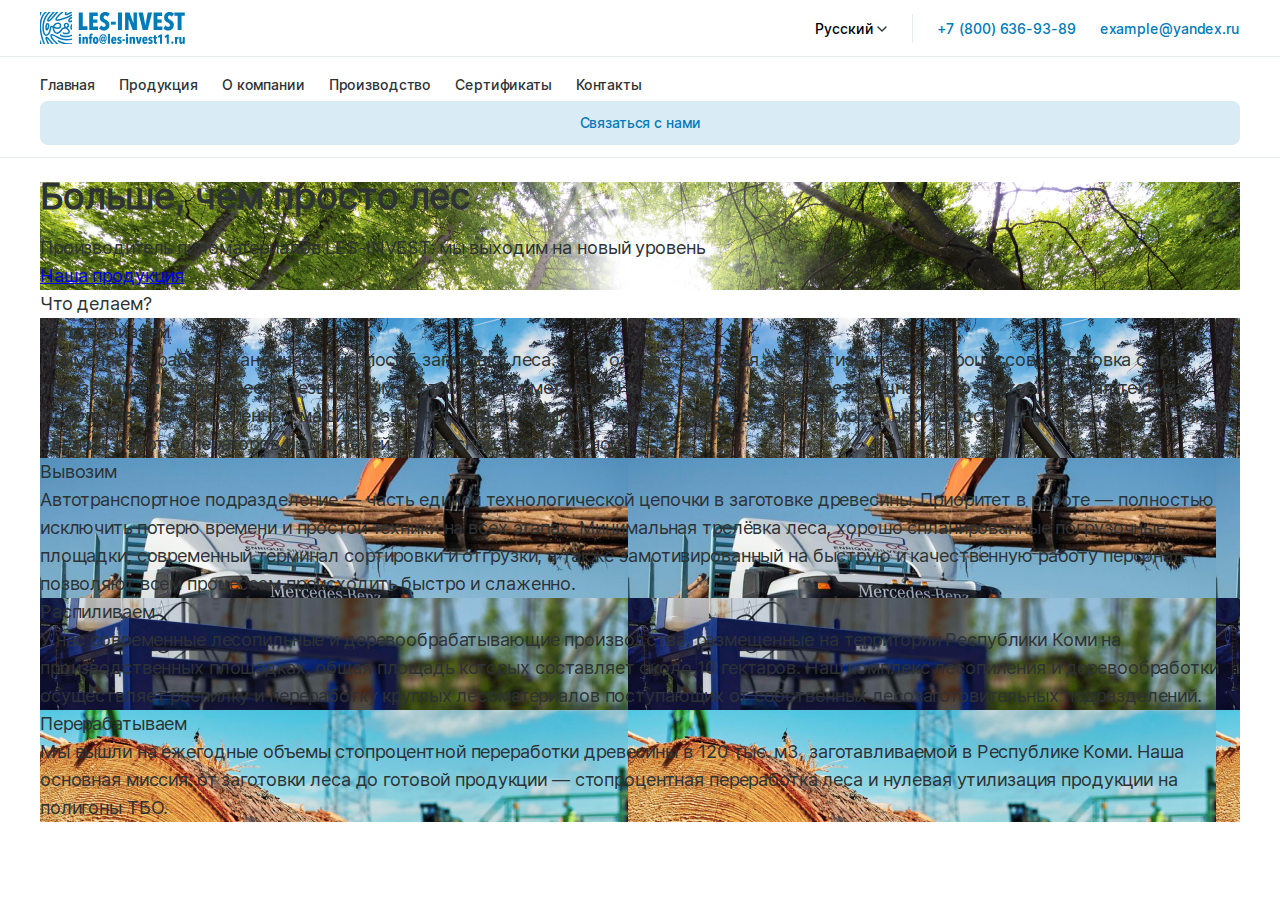
==== html/index.html @ 4a21bab7 "edited files" ====
<!DOCTYPE html>
<html>
  <head>
    <title>Home</title>
    <meta charset="utf-8"/>
    <meta http-equiv="X-UA-Compatible" content="IE=edge"/>
    <meta name="viewport" content="width=device-width, initial-scale=1, shrink-to-fit=no"/>
    <link rel="stylesheet" href="../style.css"/><!--[if lt IE 9]>
    <script src="https://oss.maxcdn.com/html5shiv/3.7.3/html5shiv.min.js"></script>
    <script src="https://oss.maxcdn.com/respond/1.4.2/respond.min.js"></script><![endif]-->
  </head>
  <body>
    <header>
      <div class="topbar">
        <div class="container">
          <div class="d_flex">
            <div class="logo"><a href="#"><img src="../img/logo.svg"/></a></div>
            <div class="mm_btn">
              <button class="hamburger"><span></span><span></span><span></span></button>
            </div>
            <div class="h_right">
              <div class="h_lang">
                <button class="h_lang_btn">Русский</button>
                <div class="h_dropdown">
                  <ul>
                    <li><a href="#">Русский</a></li>
                    <li><a href="#">English</a></li>
                    <li><a href="#">中国</a></li>
                  </ul>
                </div>
              </div>
              <div class="h_contacts">
                <ul>
                  <li><a href="tel: +7 (800) 636-93-89">+7 (800) 636-93-89</a></li>
                  <li><a href="mailto: example@yandex.ru">example@yandex.ru</a></li>
                </ul>
              </div>
            </div>
          </div>
        </div>
      </div>
      <nav class="navbar">
        <div class="container">
          <div class="main_menu">
            <ul class="nav">
              <li><a href="#">Главная</a></li>
              <li><a href="#">Продукция</a></li>
              <li><a href="#">О компании</a></li>
              <li><a href="#">Производство</a></li>
              <li><a href="#">Сертификаты</a></li>
              <li><a href="#">Контакты</a></li>
            </ul>
            <div class="h_lang">
              <button class="h_lang_btn">Русский</button>
              <div class="h_dropdown">
                <ul>
                  <li><a href="#">Русский</a></li>
                  <li><a href="#">English</a></li>
                  <li><a href="#">中国</a></li>
                </ul>
              </div>
            </div>
            <div class="h_contacts">
              <ul>
                <li><a href="tel: +7 (800) 636-93-89">+7 (800) 636-93-89</a></li>
                <li><a href="mailto: example@yandex.ru">example@yandex.ru</a></li>
              </ul>
            </div><a class="btn_secondary" href="#">Связаться с нами</a>
          </div>
        </div>
      </nav>
    </header>
    <section class="first_screen">
      <div class="container">
        <div class="first_screen_container" style="background-image:url(../img/main_image_forest.jpg)">
          <div class="first_screen_content">
            <h1>Больше, чем просто лес</h1>
            <div class="sub_title">Производитель пиломатериалов LES-INVEST: мы выходим на новый уровень</div><a class="btn_primary" href="#">Наша продукция</a>
          </div>
        </div>
      </div>
    </section>
    <section class="main_services">
      <div class="container">
        <div class="main_services_title">Что делаем?</div>
        <div class="main_services_list">
          <div class="item">
            <div class="main_services_item" style="background-image:url(../img/serv/1.jpg)">
              <div class="main_services_title">Заготавливаем</div>
              <div class="main_services_desc">Применяем в работе скандинавский способ заготовки леса. В его основе — полная автоматизация всех процессов. Заготовка сырья производится экологически безвредным сортиментным методом. На всех участках работает мощная лесозаготовительная техника. Использование современных машин позволяет повысить эффективность, снизить себестоимость производственных процессов, а также сделать работу операторов и водителей безопасной и комфортной.</div><span class="serv_btn"></span>
            </div>
          </div>
          <div class="item">
            <div class="main_services_item" style="background-image:url(../img/serv/2.jpg)">
              <div class="main_services_title">Вывозим</div>
              <div class="main_services_desc">Автотранспортное подразделение — часть единой технологической цепочки в заготовке древесины. Приоритет в работе — полностью исключить потерю времени и простой техники на всех этапах. Минимальная трелёвка леса, хорошо спланированные погрузочные площадки, современный терминал сортировки и отгрузки, а также замотивированный на быструю и качественную работу персонал позволяют всем процессам происходить быстро и слаженно.</div><span class="serv_btn"></span>
            </div>
          </div>
          <div class="item">
            <div class="main_services_item" style="background-image:url(../img/serv/3.jpg)">
              <div class="main_services_title">Распиливаем</div>
              <div class="main_services_desc">У нас  современные лесопильные и деревообрабатывающие производства, размещенные на территории Республики Коми на производственных площадках, общая площадь которых составляет около 10 гектаров. Наш комплекс лесопиления и деревообработки осуществляет распилку и переработку круглых лесоматериалов поступающих от собственных лесозаготовительных подразделений.</div><span class="serv_btn"></span>
            </div>
          </div>
          <div class="item">
            <div class="main_services_item" style="background-image:url(../img/serv/4.jpg)">
              <div class="main_services_title">Перерабатываем</div>
              <div class="main_services_desc">Мы вышли на ежегодные объемы стопроцентной переработки древесины в 120 тыс. м3, заготавливаемой в Республике Коми. Наша основная миссия: от заготовки леса до готовой продукции — стопроцентная переработка леса и нулевая утилизация продукции на полигоны ТБО. </div><span class="serv_btn"></span>
            </div>
          </div>
        </div>
      </div>
    </section>
    <script src="https://code.jquery.com/jquery-3.2.1.min.js"></script>
    <script src="../js/slick.js"></script>
    <script src="../js/main.js"></script>
  </body>
</html>
---- style.css ----
﻿/*!
 * Theme Name: lesinvest
 * Theme URI: #
 * Author: Aleksandr Turovets
 * Author URI: https://www.linkedin.com/in/aleksandr-turovets/
 * Description: Description
 * Version: 1.0.0
 * Tested up to: 5.4
 * Requires PHP: 5.6
 * License: GNU General Public License v2 or later
 * License URI: LICENSE
 * Text Domain: lesinvest
 * Tags: custom-background, custom-logo, custom-menu, featured-images, threaded-comments, translation-ready
 *
 * This theme, like WordPress, is licensed under the GPL.
 * Use it to make something cool, have fun, and share what you've learned.
 *
 * gamingrobot is based on Underscores https://underscores.me/, (C) 2012-2020 Automattic, Inc.
 * Underscores is distributed under the terms of the GNU GPL v2 or later.
 *
 * Normalizing styles have been helped along thanks to the fine work of
 * Nicolas Gallagher and Jonathan Neal https://necolas.github.io/normalize.css/ */.slick-loading .slick-list{background:#fff url("./img/ajax-loader.gif") center center no-repeat}.slick-prev,.slick-next{position:absolute;display:block;height:20px;width:20px;line-height:0px;font-size:0px;cursor:pointer;background:transparent;color:transparent;top:50%;-webkit-transform:translate(0, -50%);-ms-transform:translate(0, -50%);transform:translate(0, -50%);padding:0;border:none;outline:none}.slick-prev:hover,.slick-next:hover,.slick-prev:focus,.slick-next:focus{outline:none;background:transparent;color:transparent}.slick-prev:hover:before,.slick-next:hover:before,.slick-prev:focus:before,.slick-next:focus:before{opacity:1}.slick-prev.slick-disabled:before,.slick-next.slick-disabled:before{opacity:.25}.slick-prev:before,.slick-next:before{font-family:"slick";font-size:20px;line-height:1;color:#fff;opacity:.75;-webkit-font-smoothing:antialiased;-moz-osx-font-smoothing:grayscale}.slick-prev{left:-25px}.slick-prev[dir=rtl]{left:auto;right:-25px}.slick-prev:before{content:"←"}.slick-prev:before[dir=rtl]{content:"→"}.slick-next{right:-25px}.slick-next[dir=rtl]{left:-25px;right:auto}.slick-next:before{content:"→"}.slick-next:before[dir=rtl]{content:"←"}.slick-dotted .slick-slider{margin-bottom:30px}.slick-dots{position:absolute;bottom:-25px;list-style:none;display:block;text-align:center;padding:0;margin:0;width:100%}.slick-dots li{position:relative;display:inline-block;height:20px;width:20px;margin:0 5px;padding:0;cursor:pointer}.slick-dots li button{border:0;background:transparent;display:block;height:20px;width:20px;outline:none;line-height:0px;font-size:0px;color:transparent;padding:5px;cursor:pointer}.slick-dots li button:hover,.slick-dots li button:focus{outline:none}.slick-dots li button:hover:before,.slick-dots li button:focus:before{opacity:1}.slick-dots li button:before{position:absolute;top:0;left:0;content:"•";width:20px;height:20px;font-family:"slick";font-size:6px;line-height:20px;text-align:center;color:#000;opacity:.25;-webkit-font-smoothing:antialiased;-moz-osx-font-smoothing:grayscale}.slick-dots li.slick-active button:before{color:#000;opacity:.75}.slick-slider{position:relative;display:block;box-sizing:border-box;-webkit-touch-callout:none;-webkit-user-select:none;-khtml-user-select:none;-moz-user-select:none;-ms-user-select:none;user-select:none;-ms-touch-action:pan-y;touch-action:pan-y;-webkit-tap-highlight-color:transparent}.slick-list{position:relative;overflow:hidden;display:block;margin:0;padding:0}.slick-list:focus{outline:none}.slick-list.dragging{cursor:pointer;cursor:hand}.slick-slider .slick-track,.slick-slider .slick-list{-webkit-transform:translate3d(0, 0, 0);-moz-transform:translate3d(0, 0, 0);-ms-transform:translate3d(0, 0, 0);-o-transform:translate3d(0, 0, 0);transform:translate3d(0, 0, 0)}.slick-track{position:relative;left:0;top:0;display:block}.slick-track:before,.slick-track:after{content:"";display:table}.slick-track:after{clear:both}.slick-loading .slick-track{visibility:hidden}.slick-slide{float:left;height:100%;min-height:1px;display:none}[dir=rtl] .slick-slide{float:right}.slick-slide img{display:block}.slick-slide.slick-loading img{display:none}.slick-slide.dragging img{pointer-events:none}.slick-initialized .slick-slide{display:block}.slick-loading .slick-slide{visibility:hidden}.slick-vertical .slick-slide{display:block;height:auto;border:1px solid transparent}.slick-arrow.slick-hidden{display:none}.slick-slider{position:relative;display:block;box-sizing:border-box;-webkit-touch-callout:none;-webkit-user-select:none;-khtml-user-select:none;-moz-user-select:none;-ms-user-select:none;user-select:none;-ms-touch-action:pan-y;touch-action:pan-y;-webkit-tap-highlight-color:transparent}.slick-list{position:relative;overflow:hidden;display:block;margin:0;padding:0}.slick-list:focus{outline:none}.slick-list.dragging{cursor:pointer;cursor:hand}.slick-slider .slick-track,.slick-slider .slick-list{-webkit-transform:translate3d(0, 0, 0);-moz-transform:translate3d(0, 0, 0);-ms-transform:translate3d(0, 0, 0);-o-transform:translate3d(0, 0, 0);transform:translate3d(0, 0, 0)}.slick-track{position:relative}.slick-track:before,.slick-track:after{content:"";display:table}.slick-track:after{clear:both}.slick-loading .slick-track{visibility:hidden}.slick-slide{float:left;height:100%;min-height:1px;display:none}[dir=rtl] .slick-slide{float:right}.slick-slide img{display:block}.slick-slide.slick-loading img{display:none}.slick-slide.dragging img{pointer-events:none}.slick-initialized .slick-slide{display:block}.slick-loading .slick-slide{visibility:hidden}.slick-vertical .slick-slide{display:block;height:auto;border:1px solid transparent}.slick-arrow.slick-hidden{display:none}@font-face{font-family:"Inter Regular";src:url("./fonts/Inter-Regular.eot");src:local("Inter Regular"),local("Inter-Regular"),url("./fonts/Inter-Regular.eot?#iefix") format("embedded-opentype"),url("./fonts/Inter-Regular.woff2") format("woff2"),url("./fonts/Inter-Regular.woff") format("woff"),url("./fonts/Inter-Regular.ttf") format("truetype");font-weight:normal;font-style:normal}@font-face{font-family:"Inter Semi Bold";src:url("./fonts/Inter-SemiBold.eot");src:local("Inter Semi Bold"),local("Inter-SemiBold"),url("./fonts/Inter-SemiBold.eot?#iefix") format("embedded-opentype"),url("./fonts/Inter-SemiBold.woff2") format("woff2"),url("./fonts/Inter-SemiBold.woff") format("woff"),url("./fonts/Inter-SemiBold.ttf") format("truetype");font-weight:600;font-style:normal}@font-face{font-family:"Inter Italic";src:url("./fonts/Inter-Italic.eot");src:local("Inter Italic"),local("Inter-Italic"),url("./fonts/Inter-Italic.eot?#iefix") format("embedded-opentype"),url("./fonts/Inter-Italic.woff2") format("woff2"),url("./fonts/Inter-Italic.woff") format("woff"),url("./fonts/Inter-Italic.ttf") format("truetype");font-weight:normal;font-style:italic}@font-face{font-family:"Inter Medium";src:url("./fonts/Inter-Medium.eot");src:local("Inter Medium"),local("Inter-Medium"),url("./fonts/Inter-Medium.eot?#iefix") format("embedded-opentype"),url("./fonts/Inter-Medium.woff2") format("woff2"),url("./fonts/Inter-Medium.woff") format("woff"),url("./fonts/Inter-Medium.ttf") format("truetype");font-weight:500;font-style:normal}@font-face{font-family:"PT Root UI Bold";src:url("./fonts/PTRootUI-Bold.eot");src:local("PT Root UI Bold"),local("PTRootUI-Bold"),url("./fonts/PTRootUI-Bold.eot?#iefix") format("embedded-opentype"),url("./fonts/PTRootUI-Bold.woff2") format("woff2"),url("./fonts/PTRootUI-Bold.woff") format("woff"),url("./fonts/PTRootUI-Bold.ttf") format("truetype");font-weight:bold;font-style:normal}a,button{transition:.3s linear;-webkit-transition:.3s linear;-moz-transition:.3s linear;-o-transition:.3s linear}a{text-decoration:underline}a:hover,a:focus{text-decoration:none}button,input,.form_control{outline:none}.form_control:hover,.form_control:focus{box-shadow:none;outline:none}button{cursor:pointer}button:hover,button:focus{-webkit-box-shadow:none;-moz-box-shadow:none;box-shadow:none;outline:none}img,video{max-width:100%}*{outline:none}*,*::before,*::after{box-sizing:border-box}ul{padding:0;margin:0}ul li{list-style:none}*{outline:none;-webkit-tap-highlight-color:rgba(0,0,0,0)}*::-webkit-scrollbar{-webkit-appearance:none;width:0}*::-webkit-scrollbar:vertical{width:6px;background:#c6c8ca}*::-webkit-scrollbar-thumb{-webkit-border-radius:4px;-moz-border-radius:4px;border-radius:4px;background:#007ab8}body{background:#fff;position:relative;padding:0;margin:0;font-family:"Inter Regular";font-size:18px;line-height:28px;color:#2d3234;letter-spacing:-0.007em}.container{width:100%;max-width:1222px;padding-left:11px;padding-right:11px;margin-left:auto;margin-right:auto}.logo{display:flex;display:-webkit-flex;align-items:center;-webkit-align-items:center}.logo a{display:flex;display:-webkit-flex}.topbar{border-bottom:1px solid #e6ebed;padding:12px 0}.topbar .d_flex{display:flex;display:-webkit-flex;flex-wrap:wrap;-webkit-flex-wrap:wrap;justify-content:space-between;-webkit-justify-content:space-between}.topbar .mm_btn{width:40px;height:40px;display:flex;display:-webkit-flex;align-items:center;-webkit-align-items:center;justify-content:center;-webkit-justify-content:center}@media(min-width: 768px){.topbar .mm_btn{display:none}}.topbar .mm_btn.act .hamburger{width:20px}.topbar .mm_btn.act .hamburger span:nth-child(1){top:6px;transform:rotate(45deg);-webkit-transform:rotate(45deg);-moz-transform:rotate(45deg);-ms-transform:rotate(45deg);-o-transform:rotate(45deg)}.topbar .mm_btn.act .hamburger span:nth-child(2){opacity:0}.topbar .mm_btn.act .hamburger span:nth-child(3){bottom:6px;transform:rotate(-45deg);-webkit-transform:rotate(-45deg);-moz-transform:rotate(-45deg);-ms-transform:rotate(-45deg);-o-transform:rotate(-45deg)}.topbar .mm_btn .hamburger{background:none;border:0;position:relative;width:18px;height:14px}.topbar .mm_btn .hamburger span{position:absolute;left:0;width:100%;height:2px;background:#2d3234;transition:.3s linear;-webkit-transition:.3s linear;-moz-transition:.3s linear;-o-transition:.3s linear}.topbar .mm_btn .hamburger span:nth-child(1){top:0}.topbar .mm_btn .hamburger span:nth-child(2){top:0;bottom:0;margin:auto}.topbar .mm_btn .hamburger span:nth-child(3){bottom:0}.topbar .h_right{display:flex;display:-webkit-flex;align-items:center;-webkit-align-items:center;justify-content:space-between;-webkit-justify-content:space-between}@media(max-width: 767px){.topbar .h_right{display:none}}.topbar .h_right .h_contacts{border-left:1px solid #e6ebed;margin-left:15px}.h_contacts ul{display:flex;display:-webkit-flex;align-items:center;-webkit-align-items:center}@media(max-width: 767px){.h_contacts ul{flex-wrap:wrap;-webkit-flex-wrap:wrap}}.h_contacts ul li{padding-left:24px}@media(max-width: 767px){.h_contacts ul li{padding-left:0;width:100%;margin-bottom:16px}}.h_contacts ul li a{color:#007ab8;letter-spacing:-0.007em;text-decoration:none;font-size:14px;font-family:"Inter Medium"}.h_contacts ul li a:hover,.h_contacts ul li a:focus{text-decoration:none}.h_lang{position:relative;font-family:"Inter Medium"}.h_lang:hover .h_dropdown{display:block}.h_lang .h_lang_btn{background:none;border:0;position:relative;font-size:14px;font-family:"Inter Medium";display:flex;display:-webkit-flex;align-items:center;-webkit-align-items:center;padding:5px 10px}@media(max-width: 767px){.h_lang .h_lang_btn{font-size:16px;padding-left:0}}.h_lang .h_lang_btn:after{content:"";background-image:url("data:image/svg+xml;charset=UTF-8,%3csvg width='10' height='6' viewBox='0 0 10 6' fill='none' xmlns='http://www.w3.org/2000/svg'%3e%3cpath d='M1 1L5 5L9 1' stroke='%232D3234' stroke-width='1.4' stroke-linecap='round' stroke-linejoin='round'/%3e%3c/svg%3e ");width:10px;height:6px;margin-top:2px;margin-left:3px}.h_lang .h_dropdown{display:none;background:#fff;position:absolute;top:100%;left:0;-webkit-box-shadow:0px 8px 24px rgba(6,29,40,.12);-moz-box-shadow:0px 8px 24px rgba(6,29,40,.12);box-shadow:0px 8px 24px rgba(6,29,40,.12);-webkit-border-radius:8px;-moz-border-radius:8px;border-radius:8px;padding:10px 0;min-width:90px}.h_lang .h_dropdown ul li a{font-size:14px;line-height:16px;text-decoration:none;color:#2d3234;display:inline-block;padding:5px 15px}.h_lang .h_dropdown ul li a:hover,.h_lang .h_dropdown ul li a:focus{color:#007ab8}@media(min-width: 768px){.navbar{border-bottom:1px solid #e6ebed;padding:12px 0}}@media(min-width: 768px){.navbar .main_menu{display:flex;display:-webkit-flex;align-items:center;-webkit-align-items:center;justify-content:space-between;-webkit-justify-content:space-between;flex-wrap:wrap;-webkit-flex-wrap:wrap}}@media(max-width: 767px){.navbar .main_menu{position:fixed;top:65px;bottom:0;left:0;background:#fff;z-index:999;width:100%;padding:35px 20px 35px;transition:.3s linear;-webkit-transition:.3s linear;-moz-transition:.3s linear;-o-transition:.3s linear;transform:translateX(100%);-webkit-transform:translateX(100%);-moz-transform:translateX(100%);-ms-transform:translateX(100%);-o-transform:translateX(100%);opacity:0}.navbar .main_menu.open{opacity:1;transform:translateX(0);-webkit-transform:translateX(0);-moz-transform:translateX(0);-ms-transform:translateX(0);-o-transform:translateX(0)}}.navbar .main_menu ul.nav{display:flex;display:-webkit-flex;flex-wrap:wrap;-webkit-flex-wrap:wrap;align-items:center;-webkit-align-items:center}@media(max-width: 767px){.navbar .main_menu ul.nav{width:100%;border-bottom:1px solid #e6ebed;padding-bottom:10px;margin-bottom:25px}}@media(max-width: 767px){.navbar .main_menu ul.nav li{width:100%;margin-bottom:16px}}@media(min-width: 768px){.navbar .main_menu ul.nav li:first-child a{padding-left:0}}.navbar .main_menu ul.nav li a{color:#2d3234;text-decoration:none;display:inline-block;padding:8px 12px;font-size:14px;line-height:16px;font-family:"Inter Medium"}@media(max-width: 991px){.navbar .main_menu ul.nav li a{padding:8px}}@media(max-width: 767px){.navbar .main_menu ul.nav li a{font-size:16px;padding:0}}.navbar .main_menu ul.nav li a:hover,.navbar .main_menu ul.nav li a:focus{text-decoration:underline;color:#007ab8}@media(min-width: 768px){.navbar .main_menu .h_lang,.navbar .main_menu .h_contacts{display:none}}.navbar .main_menu .h_lang{margin-bottom:18px}.navbar .main_menu .h_contacts{margin-bottom:10px}.navbar .main_menu .btn_secondary{width:100%;padding:14px 24px;text-align:center}.btn_secondary{display:inline-block;background:#d9ebf4;color:#007ab8;padding:8px 16px;font-size:14px;font-family:"Inter Medium";text-decoration:none;border:0;line-height:16px;-webkit-border-radius:8px;-moz-border-radius:8px;border-radius:8px;transition:.3s linear;-webkit-transition:.3s linear;-moz-transition:.3s linear;-o-transition:.3s linear}.btn_secondary:hover{color:#fff;background:#a8dbf4}.page_noscroll{overflow:hidden}.page_noscroll body{overflow:hidden}/*# sourceMappingURL=style.css.map */
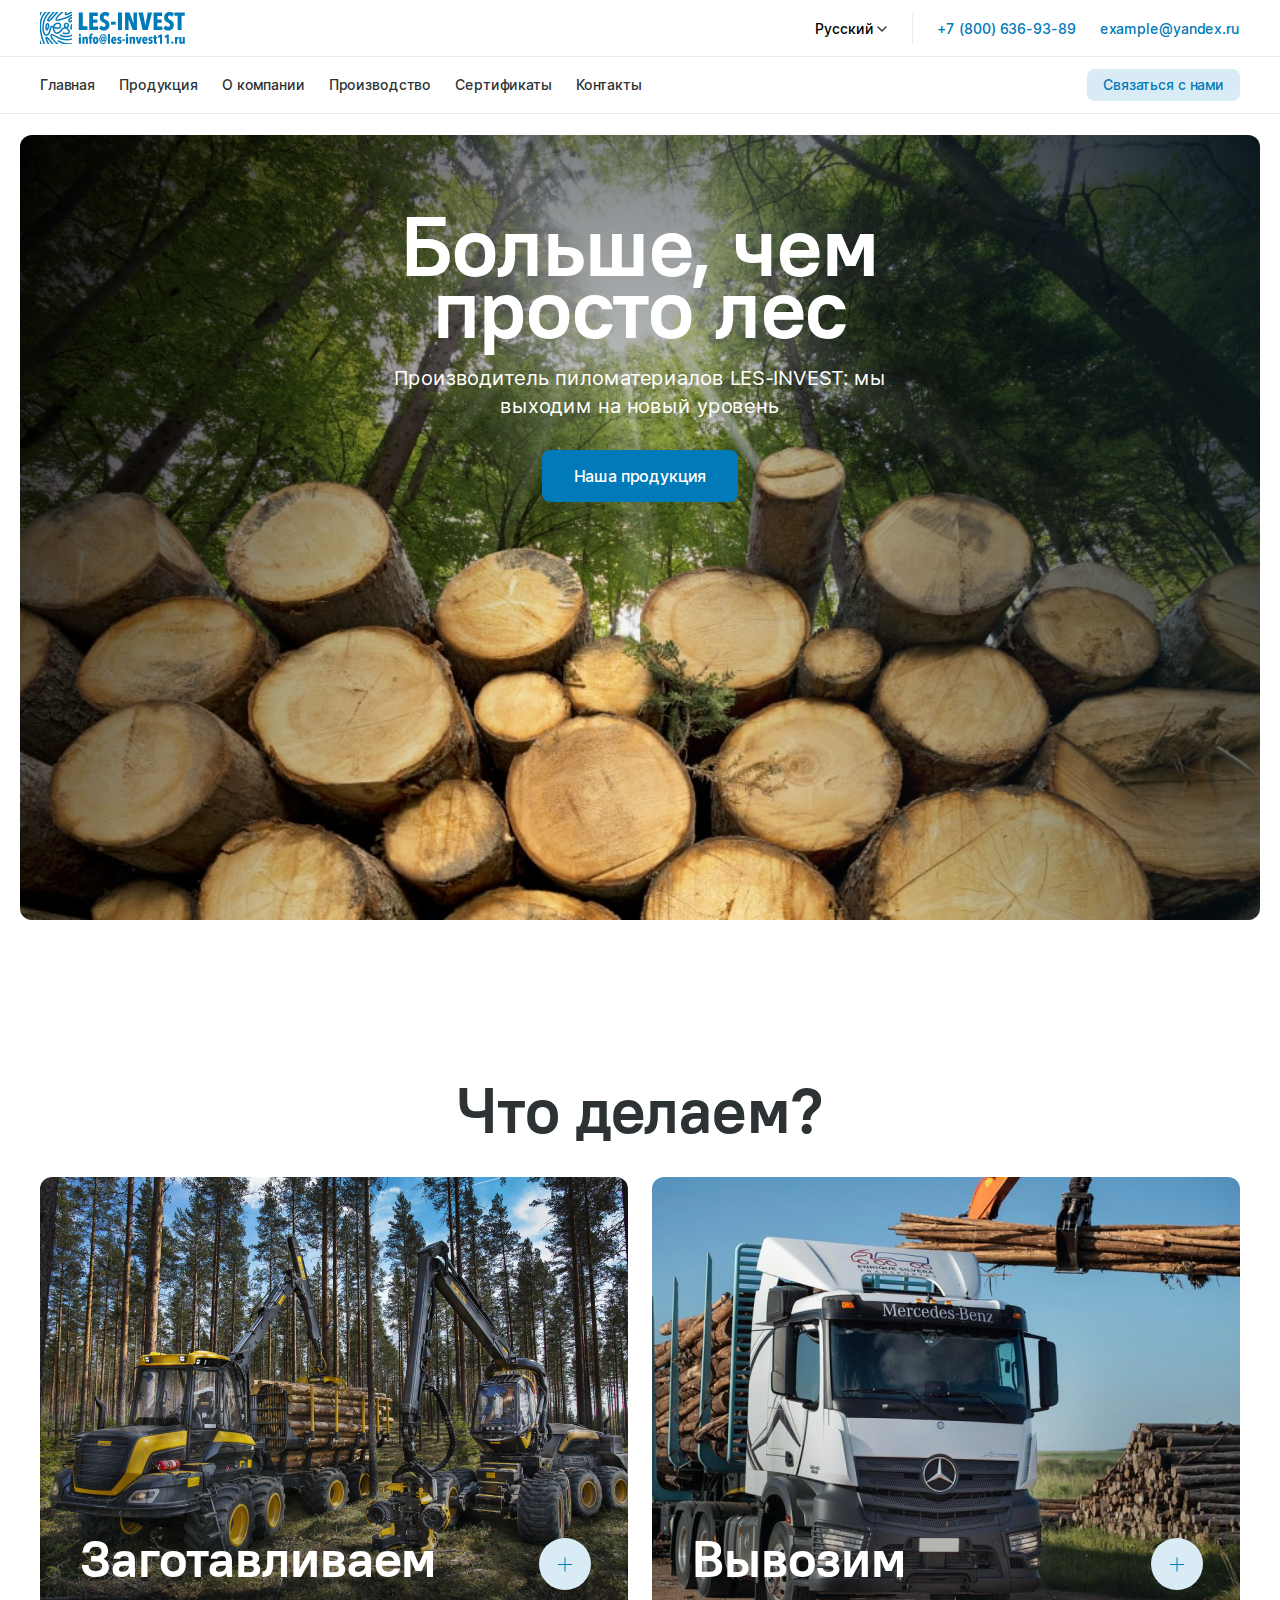
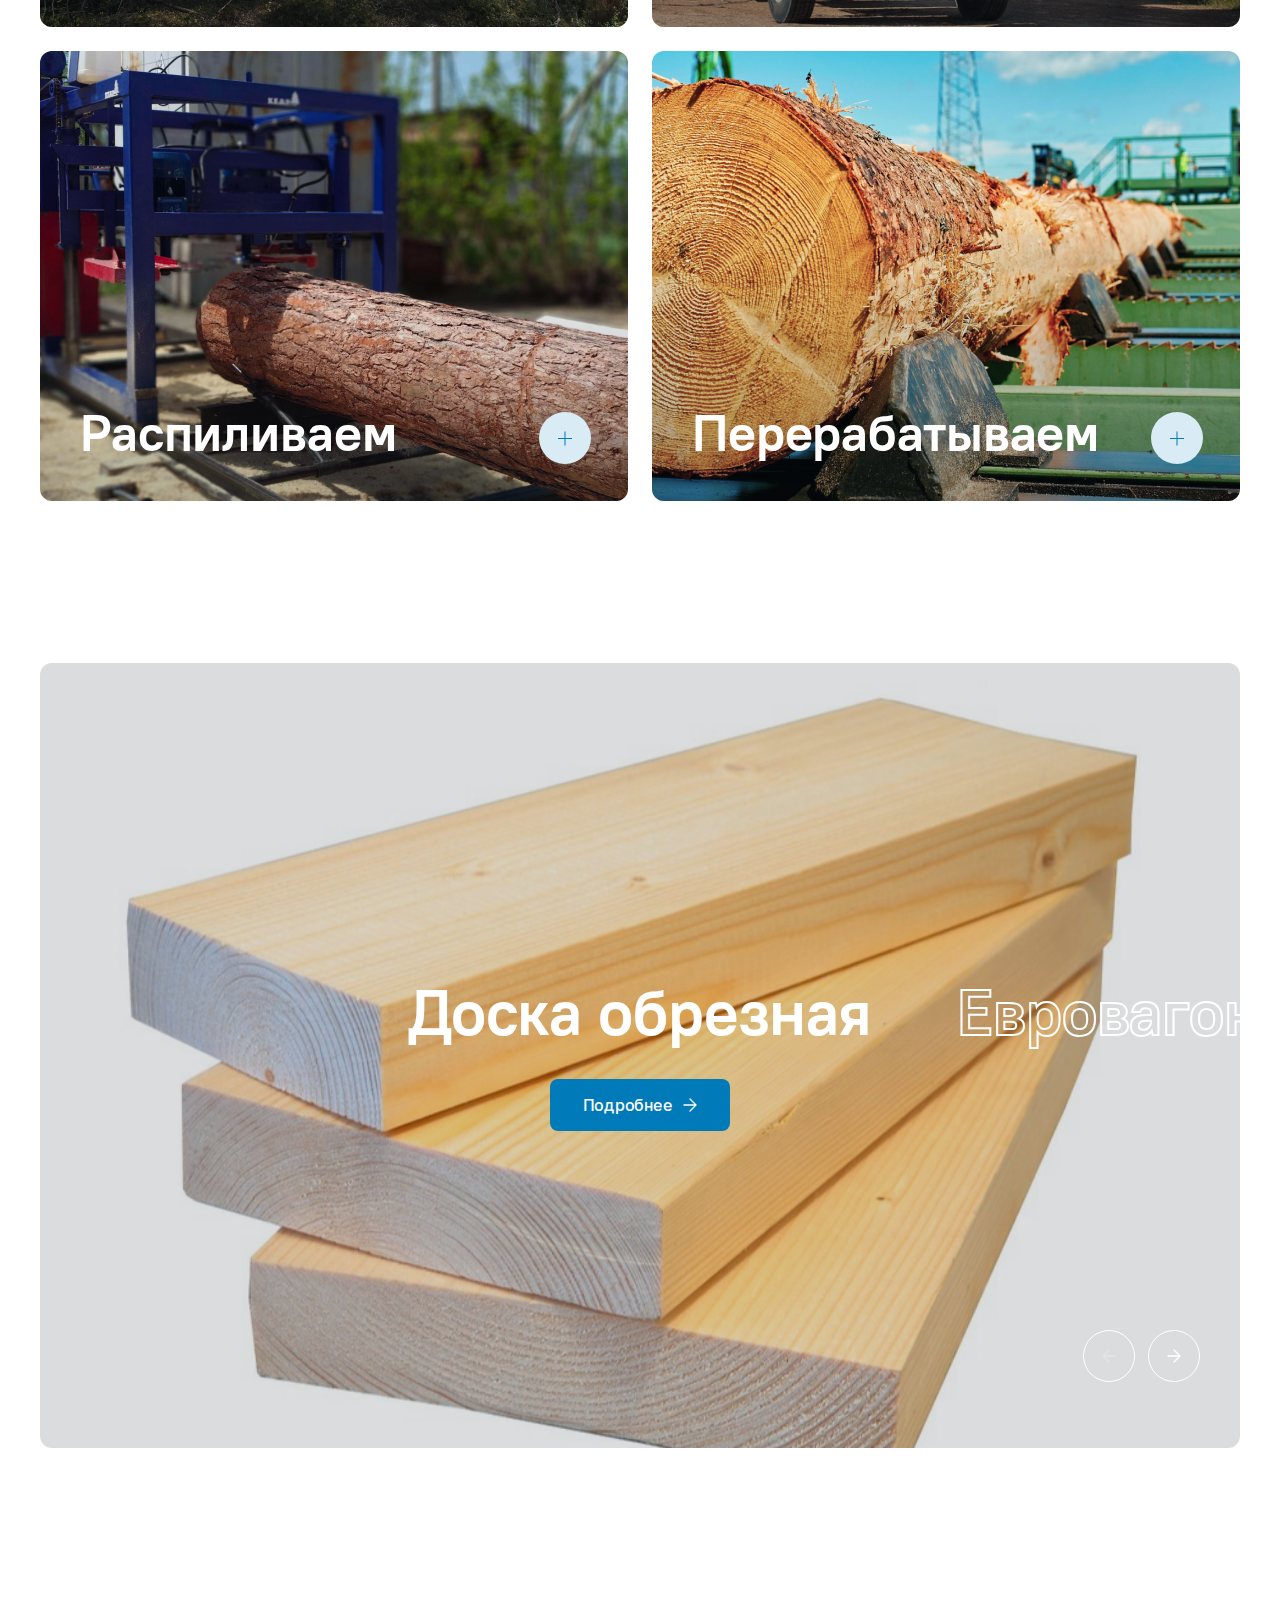
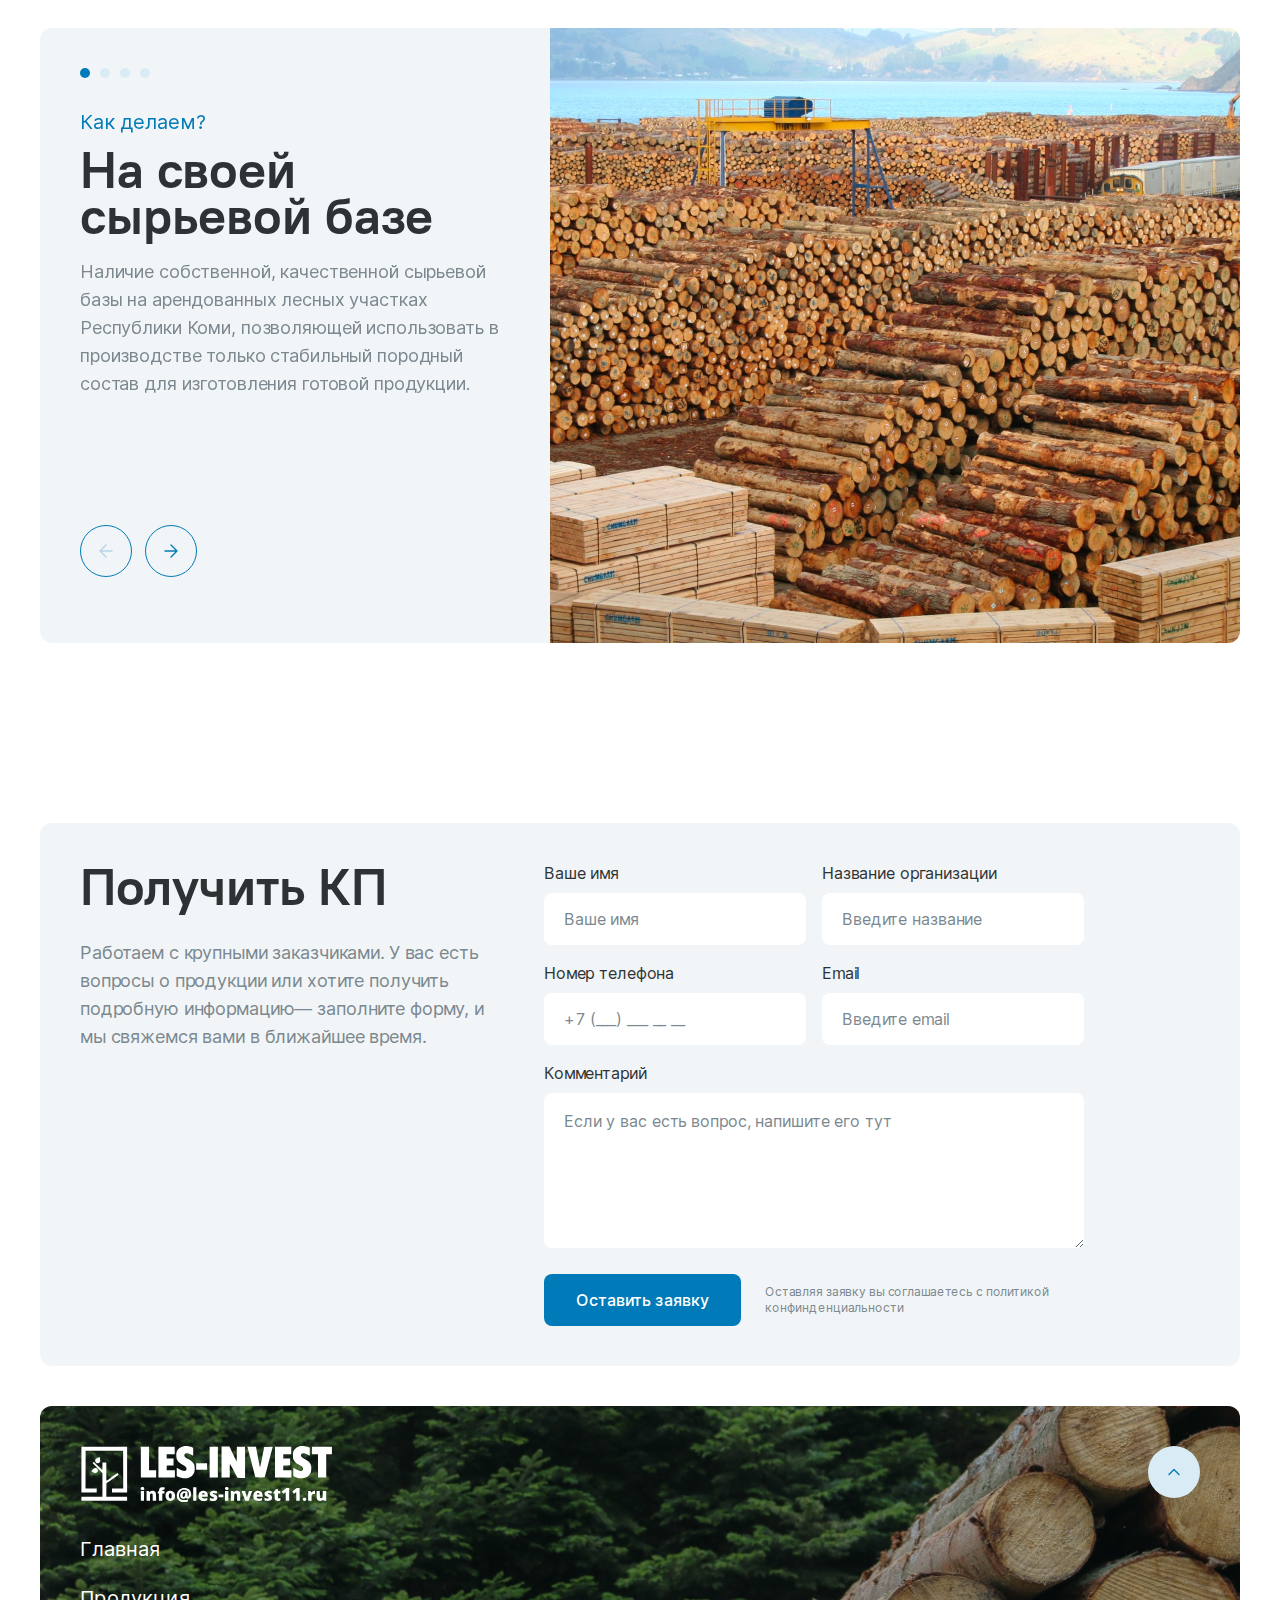
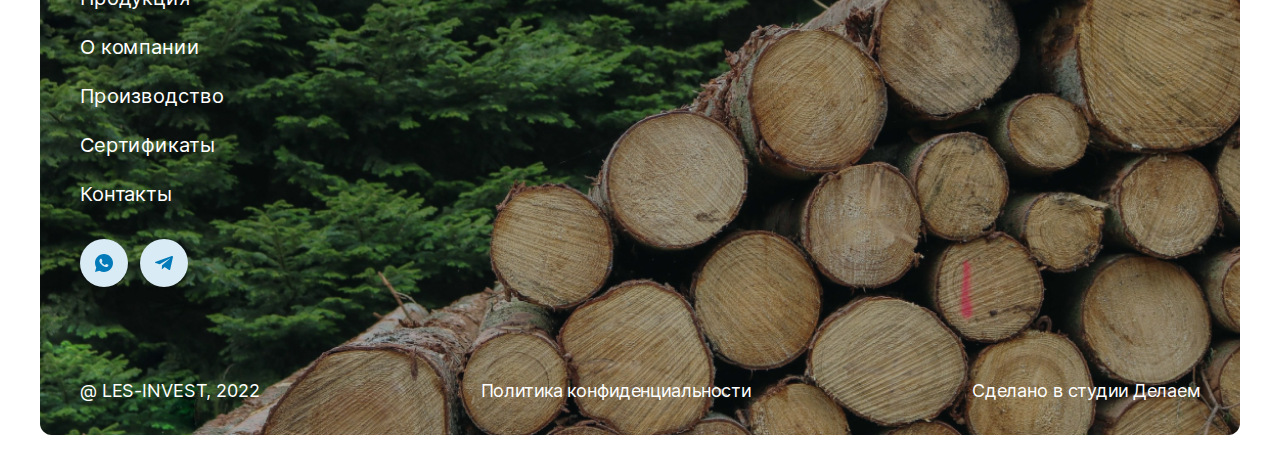
==== commit 4f4f2bc5: "edited files" ====
--- a/html/index.html
+++ b/html/index.html
@@ -82,35 +82,294 @@
     </section>
     <section class="main_services">
       <div class="container">
-        <div class="main_services_title">Что делаем?</div>
+        <div class="title">Что делаем?</div>
         <div class="main_services_list">
           <div class="item">
-            <div class="main_services_item" style="background-image:url(../img/serv/1.jpg)">
-              <div class="main_services_title">Заготавливаем</div>
+            <div class="main_services_item">
+              <div class="img" style="background-image:url(../img/serv/1.jpg)"></div>
+              <div class="h1 main_services_title">Заготавливаем</div>
               <div class="main_services_desc">Применяем в работе скандинавский способ заготовки леса. В его основе — полная автоматизация всех процессов. Заготовка сырья производится экологически безвредным сортиментным методом. На всех участках работает мощная лесозаготовительная техника. Использование современных машин позволяет повысить эффективность, снизить себестоимость производственных процессов, а также сделать работу операторов и водителей безопасной и комфортной.</div><span class="serv_btn"></span>
             </div>
           </div>
           <div class="item">
-            <div class="main_services_item" style="background-image:url(../img/serv/2.jpg)">
-              <div class="main_services_title">Вывозим</div>
+            <div class="main_services_item">
+              <div class="img" style="background-image:url(../img/serv/2.jpg)"></div>
+              <div class="h1 main_services_title">Вывозим</div>
               <div class="main_services_desc">Автотранспортное подразделение — часть единой технологической цепочки в заготовке древесины. Приоритет в работе — полностью исключить потерю времени и простой техники на всех этапах. Минимальная трелёвка леса, хорошо спланированные погрузочные площадки, современный терминал сортировки и отгрузки, а также замотивированный на быструю и качественную работу персонал позволяют всем процессам происходить быстро и слаженно.</div><span class="serv_btn"></span>
             </div>
           </div>
           <div class="item">
-            <div class="main_services_item" style="background-image:url(../img/serv/3.jpg)">
-              <div class="main_services_title">Распиливаем</div>
+            <div class="main_services_item">
+              <div class="img" style="background-image:url(../img/serv/3.jpg)"></div>
+              <div class="h1 main_services_title">Распиливаем</div>
               <div class="main_services_desc">У нас  современные лесопильные и деревообрабатывающие производства, размещенные на территории Республики Коми на производственных площадках, общая площадь которых составляет около 10 гектаров. Наш комплекс лесопиления и деревообработки осуществляет распилку и переработку круглых лесоматериалов поступающих от собственных лесозаготовительных подразделений.</div><span class="serv_btn"></span>
             </div>
           </div>
           <div class="item">
-            <div class="main_services_item" style="background-image:url(../img/serv/4.jpg)">
-              <div class="main_services_title">Перерабатываем</div>
+            <div class="main_services_item">
+              <div class="img" style="background-image:url(../img/serv/4.jpg)"></div>
+              <div class="h1 main_services_title">Перерабатываем</div>
               <div class="main_services_desc">Мы вышли на ежегодные объемы стопроцентной переработки древесины в 120 тыс. м3, заготавливаемой в Республике Коми. Наша основная миссия: от заготовки леса до готовой продукции — стопроцентная переработка леса и нулевая утилизация продукции на полигоны ТБО. </div><span class="serv_btn"></span>
             </div>
           </div>
         </div>
       </div>
     </section>
+    <section class="main_catalog">
+      <div class="container">
+        <div class="main_catalog_list">
+          <div class="main_catalog_item">
+            <div class="img" style="background-image:url(../img/catalog/1.png)"></div>
+            <div class="main_catalog_item_content">
+              <div class="center">
+                <div class="d_flex">
+                  <div class="title active">Доска обрезная
+                    <div class="prev"></div>
+                    <div class="next">Евровагонка</div>
+                  </div>
+                </div><a class="btn_primary read_more" href="#">Подробнее</a>
+              </div>
+            </div>
+          </div>
+          <div class="main_catalog_item">
+            <div class="img" style="background-image:url(../img/catalog/2.png)"></div>
+            <div class="main_catalog_item_content">
+              <div class="center">
+                <div class="d_flex">
+                  <div class="title active">Евровагонка
+                    <div class="prev">Доска обрезная</div>
+                    <div class="next">Вагонка Штиль</div>
+                  </div>
+                </div><a class="btn_primary read_more" href="#">Подробнее</a>
+              </div>
+            </div>
+          </div>
+          <div class="main_catalog_item">
+            <div class="img" style="background-image:url(../img/catalog/3.png)"></div>
+            <div class="main_catalog_item_content">
+              <div class="center">
+                <div class="d_flex">
+                  <div class="title active">Вагонка Штиль
+                    <div class="prev">Евровагонка</div>
+                    <div class="next">Вагонка Soft-Line</div>
+                  </div>
+                </div><a class="btn_primary read_more" href="#">Подробнее</a>
+              </div>
+            </div>
+          </div>
+          <div class="main_catalog_item">
+            <div class="img" style="background-image:url(../img/catalog/4.png)"></div>
+            <div class="main_catalog_item_content">
+              <div class="center">
+                <div class="d_flex">
+                  <div class="title active">Вагонка Soft-Line
+                    <div class="prev">Вагонка Штиль</div>
+                    <div class="next">Имитация бруса</div>
+                  </div>
+                </div><a class="btn_primary read_more" href="#">Подробнее</a>
+              </div>
+            </div>
+          </div>
+          <div class="main_catalog_item">
+            <div class="img" style="background-image:url(../img/catalog/5.png)"></div>
+            <div class="main_catalog_item_content">
+              <div class="center">
+                <div class="d_flex">
+                  <div class="title active">Имитация бруса
+                    <div class="prev">Вагонка Soft-Line</div>
+                    <div class="next">Доска пола</div>
+                  </div>
+                </div><a class="btn_primary read_more" href="#">Подробнее</a>
+              </div>
+            </div>
+          </div>
+          <div class="main_catalog_item">
+            <div class="img" style="background-image:url(../img/catalog/6.png)"></div>
+            <div class="main_catalog_item_content">
+              <div class="center">
+                <div class="d_flex">
+                  <div class="title active">Доска пола
+                    <div class="prev">Имитация бруса</div>
+                    <div class="next">Топливные гранулы</div>
+                  </div>
+                </div><a class="btn_primary read_more" href="#">Подробнее</a>
+              </div>
+            </div>
+          </div>
+          <div class="main_catalog_item">
+            <div class="img" style="background-image:url(../img/catalog/7.png)"></div>
+            <div class="main_catalog_item_content">
+              <div class="center">
+                <div class="d_flex">
+                  <div class="title active">Топливные гранулы
+                    <div class="prev">Доска пола</div>
+                    <div class="next"></div>
+                  </div>
+                </div><a class="btn_primary read_more" href="#">Подробнее</a>
+              </div>
+            </div>
+          </div>
+        </div>
+      </div>
+    </section>
+    <section class="catalog d_hide">
+      <div class="container">
+        <div class="catalog_list">
+          <div class="item"><a class="catalog_item" href="#">
+              <div class="img" style="background-image:url(../img/catalog1/1.png)"></div>
+              <div class="catalog_item_content"><span class="read_more">Побробнее</span>
+                <div class="title">Доска обрезная</div>
+              </div></a></div>
+          <div class="item"><a class="catalog_item" href="#">
+              <div class="img" style="background-image:url(../img/catalog1/2.png)"></div>
+              <div class="catalog_item_content"><span class="read_more">Побробнее</span>
+                <div class="title">Евровагонка</div>
+              </div></a></div>
+          <div class="item"><a class="catalog_item" href="#">
+              <div class="img" style="background-image:url(../img/catalog1/3.png)"></div>
+              <div class="catalog_item_content"><span class="read_more">Побробнее</span>
+                <div class="title">Вагонка Штиль</div>
+              </div></a></div>
+          <div class="item"><a class="catalog_item" href="#">
+              <div class="img" style="background-image:url(../img/catalog1/4.png)"></div>
+              <div class="catalog_item_content"><span class="read_more">Побробнее</span>
+                <div class="title">Вагонка Soft-Line</div>
+              </div></a></div>
+          <div class="item"><a class="catalog_item" href="#">
+              <div class="img" style="background-image:url(../img/catalog1/5.png)"></div>
+              <div class="catalog_item_content"><span class="read_more">Побробнее</span>
+                <div class="title">Имитация бруса</div>
+              </div></a></div>
+          <div class="item"><a class="catalog_item" href="#">
+              <div class="img" style="background-image:url(../img/catalog1/6.png)"></div>
+              <div class="catalog_item_content"><span class="read_more">Побробнее</span>
+                <div class="title">Доска пола</div>
+              </div></a></div>
+          <div class="item"><a class="catalog_item" href="#">
+              <div class="img" style="background-image:url(../img/catalog1/7.png)"></div>
+              <div class="catalog_item_content"><span class="read_more">Побробнее</span>
+                <div class="title">Топливные гранулы</div>
+              </div></a></div>
+        </div>
+      </div>
+    </section>
+    <section class="how_doing">
+      <div class="container">
+        <div class="h1 d_hide">Как делаем?</div>
+        <div class="how_doing_slider">
+          <div class="item">
+            <div class="how_doing_item">
+              <div class="txt_block"><span>Как делаем?</span>
+                <div class="h1">На своей сырьевой базе</div>
+                <div class="desc">Наличие собственной, качественной сырьевой базы на арендованных лесных участках Республики Коми, позволяющей использовать в производстве только стабильный породный состав для изготовления готовой продукции.</div>
+              </div>
+              <div class="img_block" style="background-image:url(../img/hd/1.png)"></div>
+            </div>
+          </div>
+          <div class="item">
+            <div class="how_doing_item">
+              <div class="txt_block"><span>Как делаем?</span>
+                <div class="h1">На современном оборудовании</div>
+                <div class="desc">Наши производственные мощности позволяют ежегодно производить до 120 тыс. м3 экспортного пиломатериала. У нас собственная производственная площадка площадью 10 гектаров, а также склады сырья, линия по сортировке и накоплению пиловочника.</div>
+              </div>
+              <div class="img_block" style="background-image:url(../img/hd/2.png)"></div>
+            </div>
+          </div>
+          <div class="item">
+            <div class="how_doing_item">
+              <div class="txt_block"><span>Как делаем?</span>
+                <div class="h1">С расчётом на будущее</div>
+                <div class="desc">Современные технологические решения и передовые системы контроля качества позволяют нам быть ориентированными на клиентов, о чем свидетельствует 11-летний опыт работы на рынке с иностранными партнерами и репутация надёжного поставщика.</div>
+              </div>
+              <div class="img_block" style="background-image:url(../img/hd/3.png)"></div>
+            </div>
+          </div>
+          <div class="item">
+            <div class="how_doing_item">
+              <div class="txt_block"><span>Как делаем?</span>
+                <div class="h1">Следя за качеством</div>
+                <div class="desc">Процесс сушки древесины четко контролируется. Создаём максимально подходящие условия для этого. Используем метод естественной сушки. Это требует минимального количества материальных ресурсов — настил и укрытие для пиломатериалов, а также место для их долгосрочного содержания.</div>
+              </div>
+              <div class="img_block" style="background-image:url(../img/hd/4.png)"></div>
+            </div>
+          </div>
+        </div>
+      </div>
+    </section>
+    <section class="kp">
+      <div class="container">
+        <div class="kp_content">
+          <div class="kp_row">
+            <div class="col_left">
+              <div class="h1">Получить КП</div>
+              <div class="desc">Работаем с крупными заказчиками. У вас есть вопросы о продукции или хотите получить подробную информацию— заполните форму, и мы свяжемся вами в ближайшее время.</div>
+            </div>
+            <div class="col_right">
+              <div class="kp_form">
+                <form>
+                  <div class="row">
+                    <div class="col w_50">
+                      <label>Ваше имя</label>
+                      <input class="form_control" type="text" placeholder="Ваше имя"/>
+                    </div>
+                    <div class="col w_50">
+                      <label>Название организации</label>
+                      <input class="form_control" type="text" placeholder="Введите название"/>
+                    </div>
+                    <div class="col w_50">
+                      <label>Номер телефона</label>
+                      <input class="form_control" type="text" placeholder="+7 (___) ___ __ __"/>
+                    </div>
+                    <div class="col w_50">
+                      <label>Email</label>
+                      <input class="form_control" type="text" placeholder="Введите email"/>
+                    </div>
+                    <div class="col w_100">
+                      <label>Комментарий</label>
+                      <textarea class="form_control" placeholder="Если у вас есть вопрос, напишите его тут"></textarea>
+                    </div>
+                    <div class="col">
+                      <div class="ai_center">
+                        <button class="btn_primary" type="submit">Оставить заявку</button>
+                        <div class="agree">Оставляя заявку вы соглашаетесь с политикой конфинденциальности</div>
+                      </div>
+                    </div>
+                  </div>
+                </form>
+              </div>
+            </div>
+          </div>
+        </div>
+      </div>
+    </section>
+    <footer>
+      <div class="container">
+        <div class="f_content" style="background-image:url(../img/image_in_footer.png)">
+          <div class="f_logo"><a href="#"><img src="../img/f_logo.svg"/></a></div>
+          <ul class="f_menu">
+            <li><a href="#">Главная</a></li>
+            <li><a href="#">Продукция</a></li>
+            <li><a href="#">О компании</a></li>
+            <li><a href="#">Производство</a></li>
+            <li><a href="#">Сертификаты</a></li>
+            <li><a href="#">Контакты</a></li>
+          </ul>
+          <ul class="soc_menu">
+            <li><a class="viber" href="#"><svg width="18" height="18" viewBox="0 0 18 18" fill="none" xmlns="http://www.w3.org/2000/svg">
+<path d="M0.00361204 18L1.22041 13.5288C0.418636 12.1544 -0.00260157 10.5912 1.2089e-05 8.99999C1.2089e-05 4.0293 4.02931 0 9.00001 0C13.9707 0 18 4.0293 18 8.99999C18 13.9707 13.9707 18 9.00001 18C7.40951 18.0026 5.847 17.5816 4.47301 16.7805L0.00361204 18ZM5.75191 4.7772C5.63568 4.78441 5.52212 4.81502 5.41801 4.8672C5.32038 4.92248 5.23126 4.9916 5.15341 5.0724C5.04541 5.1741 4.98421 5.2623 4.91851 5.3478C4.58588 5.78069 4.40696 6.31207 4.41001 6.858C4.41181 7.29899 4.52701 7.72829 4.70701 8.12969C5.07511 8.94149 5.68081 9.80099 6.48091 10.5975C6.67351 10.7892 6.86161 10.9818 7.06411 11.1609C8.05716 12.0352 9.24053 12.6657 10.5201 13.0023L11.0322 13.0806C11.1987 13.0896 11.3652 13.077 11.5326 13.0689C11.7947 13.0554 12.0507 12.9844 12.2823 12.861C12.4002 12.8003 12.5152 12.7342 12.627 12.663C12.627 12.663 12.6657 12.6378 12.7395 12.582C12.861 12.492 12.9357 12.4281 13.0365 12.3228C13.1112 12.2454 13.176 12.1545 13.2255 12.051C13.2957 11.9043 13.3659 11.6244 13.3947 11.3913C13.4163 11.2131 13.41 11.1159 13.4073 11.0556C13.4037 10.9593 13.3236 10.8594 13.2363 10.8171L12.7125 10.5822C12.7125 10.5822 11.9295 10.2411 11.4516 10.0233C11.4012 10.0013 11.3472 9.98882 11.2923 9.98639C11.2307 9.98007 11.1685 9.987 11.1098 10.0067C11.0512 10.0264 10.9974 10.0585 10.9521 10.1007V10.0989C10.9476 10.0989 10.8873 10.1502 10.2366 10.9386C10.1993 10.9888 10.1478 11.0267 10.0888 11.0475C10.0298 11.0684 9.96599 11.0712 9.90541 11.0556C9.84676 11.0399 9.78932 11.0201 9.73351 10.9962C9.62191 10.9494 9.58321 10.9314 9.50671 10.8981L9.5022 10.8963C8.98732 10.6715 8.51061 10.3679 8.08921 9.99629C7.97581 9.89729 7.87051 9.78929 7.76251 9.68489C7.40843 9.34581 7.09985 8.9622 6.84451 8.54369L6.79141 8.45819C6.75327 8.40074 6.72243 8.33877 6.69961 8.27369C6.66541 8.14139 6.75451 8.03519 6.75451 8.03519C6.75451 8.03519 6.97321 7.79579 7.07491 7.66619C7.15959 7.55848 7.23859 7.44643 7.31161 7.33049C7.41781 7.1595 7.45111 6.984 7.39531 6.8481C7.14331 6.2325 6.88231 5.6196 6.61411 5.0112C6.56101 4.8906 6.40351 4.8042 6.26041 4.7871C6.21181 4.7817 6.16321 4.7763 6.11461 4.7727C5.99374 4.76669 5.87263 4.76879 5.75191 4.7772Z" fill="#007AB8"/>
+</svg></a></li>
+            <li><a class="telegram" href="#"><svg width="18" height="14" viewBox="0 0 18 14" fill="none" xmlns="http://www.w3.org/2000/svg">
+<path d="M16.785 0.0920533L0.840489 5.79416C-0.247661 6.19948 -0.241365 6.76244 0.640845 7.01347L4.73445 8.19776L14.2058 2.65579C14.6537 2.40309 15.0629 2.53903 14.7265 2.81592L7.05283 9.2386H7.05103L7.05283 9.23944L6.77045 13.1526C7.18413 13.1526 7.36669 12.9766 7.59871 12.769L9.58705 10.9758L13.7229 13.809C14.4855 14.1984 15.0332 13.9983 15.2229 13.1543L17.9379 1.28802C18.2158 0.254685 17.5126 -0.213193 16.785 0.0920533Z" fill="#007AB8"/>
+</svg></a></li>
+          </ul>
+          <div class="copyright">
+            <div class="item">@ LES-INVEST, 2022</div>
+            <div class="item"><a href="#">Политика конфиденциальности</a></div>
+            <div class="item">Сделано в студии <a href="#">Делаем</a></div>
+          </div><span class="scroll_up"></span>
+        </div>
+      </div>
+    </footer>
     <script src="https://code.jquery.com/jquery-3.2.1.min.js"></script>
     <script src="../js/slick.js"></script>
     <script src="../js/main.js"></script>
--- a/style.css
+++ b/style.css
@@ -19,4 +19,4 @@
  * Underscores is distributed under the terms of the GNU GPL v2 or later.
  *
  * Normalizing styles have been helped along thanks to the fine work of
- * Nicolas Gallagher and Jonathan Neal https://necolas.github.io/normalize.css/ */.slick-loading .slick-list{background:#fff url("./img/ajax-loader.gif") center center no-repeat}.slick-prev,.slick-next{position:absolute;display:block;height:20px;width:20px;line-height:0px;font-size:0px;cursor:pointer;background:transparent;color:transparent;top:50%;-webkit-transform:translate(0, -50%);-ms-transform:translate(0, -50%);transform:translate(0, -50%);padding:0;border:none;outline:none}.slick-prev:hover,.slick-next:hover,.slick-prev:focus,.slick-next:focus{outline:none;background:transparent;color:transparent}.slick-prev:hover:before,.slick-next:hover:before,.slick-prev:focus:before,.slick-next:focus:before{opacity:1}.slick-prev.slick-disabled:before,.slick-next.slick-disabled:before{opacity:.25}.slick-prev:before,.slick-next:before{font-family:"slick";font-size:20px;line-height:1;color:#fff;opacity:.75;-webkit-font-smoothing:antialiased;-moz-osx-font-smoothing:grayscale}.slick-prev{left:-25px}.slick-prev[dir=rtl]{left:auto;right:-25px}.slick-prev:before{content:"←"}.slick-prev:before[dir=rtl]{content:"→"}.slick-next{right:-25px}.slick-next[dir=rtl]{left:-25px;right:auto}.slick-next:before{content:"→"}.slick-next:before[dir=rtl]{content:"←"}.slick-dotted .slick-slider{margin-bottom:30px}.slick-dots{position:absolute;bottom:-25px;list-style:none;display:block;text-align:center;padding:0;margin:0;width:100%}.slick-dots li{position:relative;display:inline-block;height:20px;width:20px;margin:0 5px;padding:0;cursor:pointer}.slick-dots li button{border:0;background:transparent;display:block;height:20px;width:20px;outline:none;line-height:0px;font-size:0px;color:transparent;padding:5px;cursor:pointer}.slick-dots li button:hover,.slick-dots li button:focus{outline:none}.slick-dots li button:hover:before,.slick-dots li button:focus:before{opacity:1}.slick-dots li button:before{position:absolute;top:0;left:0;content:"•";width:20px;height:20px;font-family:"slick";font-size:6px;line-height:20px;text-align:center;color:#000;opacity:.25;-webkit-font-smoothing:antialiased;-moz-osx-font-smoothing:grayscale}.slick-dots li.slick-active button:before{color:#000;opacity:.75}.slick-slider{position:relative;display:block;box-sizing:border-box;-webkit-touch-callout:none;-webkit-user-select:none;-khtml-user-select:none;-moz-user-select:none;-ms-user-select:none;user-select:none;-ms-touch-action:pan-y;touch-action:pan-y;-webkit-tap-highlight-color:transparent}.slick-list{position:relative;overflow:hidden;display:block;margin:0;padding:0}.slick-list:focus{outline:none}.slick-list.dragging{cursor:pointer;cursor:hand}.slick-slider .slick-track,.slick-slider .slick-list{-webkit-transform:translate3d(0, 0, 0);-moz-transform:translate3d(0, 0, 0);-ms-transform:translate3d(0, 0, 0);-o-transform:translate3d(0, 0, 0);transform:translate3d(0, 0, 0)}.slick-track{position:relative;left:0;top:0;display:block}.slick-track:before,.slick-track:after{content:"";display:table}.slick-track:after{clear:both}.slick-loading .slick-track{visibility:hidden}.slick-slide{float:left;height:100%;min-height:1px;display:none}[dir=rtl] .slick-slide{float:right}.slick-slide img{display:block}.slick-slide.slick-loading img{display:none}.slick-slide.dragging img{pointer-events:none}.slick-initialized .slick-slide{display:block}.slick-loading .slick-slide{visibility:hidden}.slick-vertical .slick-slide{display:block;height:auto;border:1px solid transparent}.slick-arrow.slick-hidden{display:none}.slick-slider{position:relative;display:block;box-sizing:border-box;-webkit-touch-callout:none;-webkit-user-select:none;-khtml-user-select:none;-moz-user-select:none;-ms-user-select:none;user-select:none;-ms-touch-action:pan-y;touch-action:pan-y;-webkit-tap-highlight-color:transparent}.slick-list{position:relative;overflow:hidden;display:block;margin:0;padding:0}.slick-list:focus{outline:none}.slick-list.dragging{cursor:pointer;cursor:hand}.slick-slider .slick-track,.slick-slider .slick-list{-webkit-transform:translate3d(0, 0, 0);-moz-transform:translate3d(0, 0, 0);-ms-transform:translate3d(0, 0, 0);-o-transform:translate3d(0, 0, 0);transform:translate3d(0, 0, 0)}.slick-track{position:relative}.slick-track:before,.slick-track:after{content:"";display:table}.slick-track:after{clear:both}.slick-loading .slick-track{visibility:hidden}.slick-slide{float:left;height:100%;min-height:1px;display:none}[dir=rtl] .slick-slide{float:right}.slick-slide img{display:block}.slick-slide.slick-loading img{display:none}.slick-slide.dragging img{pointer-events:none}.slick-initialized .slick-slide{display:block}.slick-loading .slick-slide{visibility:hidden}.slick-vertical .slick-slide{display:block;height:auto;border:1px solid transparent}.slick-arrow.slick-hidden{display:none}@font-face{font-family:"Inter Regular";src:url("./fonts/Inter-Regular.eot");src:local("Inter Regular"),local("Inter-Regular"),url("./fonts/Inter-Regular.eot?#iefix") format("embedded-opentype"),url("./fonts/Inter-Regular.woff2") format("woff2"),url("./fonts/Inter-Regular.woff") format("woff"),url("./fonts/Inter-Regular.ttf") format("truetype");font-weight:normal;font-style:normal}@font-face{font-family:"Inter Semi Bold";src:url("./fonts/Inter-SemiBold.eot");src:local("Inter Semi Bold"),local("Inter-SemiBold"),url("./fonts/Inter-SemiBold.eot?#iefix") format("embedded-opentype"),url("./fonts/Inter-SemiBold.woff2") format("woff2"),url("./fonts/Inter-SemiBold.woff") format("woff"),url("./fonts/Inter-SemiBold.ttf") format("truetype");font-weight:600;font-style:normal}@font-face{font-family:"Inter Italic";src:url("./fonts/Inter-Italic.eot");src:local("Inter Italic"),local("Inter-Italic"),url("./fonts/Inter-Italic.eot?#iefix") format("embedded-opentype"),url("./fonts/Inter-Italic.woff2") format("woff2"),url("./fonts/Inter-Italic.woff") format("woff"),url("./fonts/Inter-Italic.ttf") format("truetype");font-weight:normal;font-style:italic}@font-face{font-family:"Inter Medium";src:url("./fonts/Inter-Medium.eot");src:local("Inter Medium"),local("Inter-Medium"),url("./fonts/Inter-Medium.eot?#iefix") format("embedded-opentype"),url("./fonts/Inter-Medium.woff2") format("woff2"),url("./fonts/Inter-Medium.woff") format("woff"),url("./fonts/Inter-Medium.ttf") format("truetype");font-weight:500;font-style:normal}@font-face{font-family:"PT Root UI Bold";src:url("./fonts/PTRootUI-Bold.eot");src:local("PT Root UI Bold"),local("PTRootUI-Bold"),url("./fonts/PTRootUI-Bold.eot?#iefix") format("embedded-opentype"),url("./fonts/PTRootUI-Bold.woff2") format("woff2"),url("./fonts/PTRootUI-Bold.woff") format("woff"),url("./fonts/PTRootUI-Bold.ttf") format("truetype");font-weight:bold;font-style:normal}a,button{transition:.3s linear;-webkit-transition:.3s linear;-moz-transition:.3s linear;-o-transition:.3s linear}a{text-decoration:underline}a:hover,a:focus{text-decoration:none}button,input,.form_control{outline:none}.form_control:hover,.form_control:focus{box-shadow:none;outline:none}button{cursor:pointer}button:hover,button:focus{-webkit-box-shadow:none;-moz-box-shadow:none;box-shadow:none;outline:none}img,video{max-width:100%}*{outline:none}*,*::before,*::after{box-sizing:border-box}ul{padding:0;margin:0}ul li{list-style:none}*{outline:none;-webkit-tap-highlight-color:rgba(0,0,0,0)}*::-webkit-scrollbar{-webkit-appearance:none;width:0}*::-webkit-scrollbar:vertical{width:6px;background:#c6c8ca}*::-webkit-scrollbar-thumb{-webkit-border-radius:4px;-moz-border-radius:4px;border-radius:4px;background:#007ab8}body{background:#fff;position:relative;padding:0;margin:0;font-family:"Inter Regular";font-size:18px;line-height:28px;color:#2d3234;letter-spacing:-0.007em}.container{width:100%;max-width:1222px;padding-left:11px;padding-right:11px;margin-left:auto;margin-right:auto}.logo{display:flex;display:-webkit-flex;align-items:center;-webkit-align-items:center}.logo a{display:flex;display:-webkit-flex}.topbar{border-bottom:1px solid #e6ebed;padding:12px 0}.topbar .d_flex{display:flex;display:-webkit-flex;flex-wrap:wrap;-webkit-flex-wrap:wrap;justify-content:space-between;-webkit-justify-content:space-between}.topbar .mm_btn{width:40px;height:40px;display:flex;display:-webkit-flex;align-items:center;-webkit-align-items:center;justify-content:center;-webkit-justify-content:center}@media(min-width: 768px){.topbar .mm_btn{display:none}}.topbar .mm_btn.act .hamburger{width:20px}.topbar .mm_btn.act .hamburger span:nth-child(1){top:6px;transform:rotate(45deg);-webkit-transform:rotate(45deg);-moz-transform:rotate(45deg);-ms-transform:rotate(45deg);-o-transform:rotate(45deg)}.topbar .mm_btn.act .hamburger span:nth-child(2){opacity:0}.topbar .mm_btn.act .hamburger span:nth-child(3){bottom:6px;transform:rotate(-45deg);-webkit-transform:rotate(-45deg);-moz-transform:rotate(-45deg);-ms-transform:rotate(-45deg);-o-transform:rotate(-45deg)}.topbar .mm_btn .hamburger{background:none;border:0;position:relative;width:18px;height:14px}.topbar .mm_btn .hamburger span{position:absolute;left:0;width:100%;height:2px;background:#2d3234;transition:.3s linear;-webkit-transition:.3s linear;-moz-transition:.3s linear;-o-transition:.3s linear}.topbar .mm_btn .hamburger span:nth-child(1){top:0}.topbar .mm_btn .hamburger span:nth-child(2){top:0;bottom:0;margin:auto}.topbar .mm_btn .hamburger span:nth-child(3){bottom:0}.topbar .h_right{display:flex;display:-webkit-flex;align-items:center;-webkit-align-items:center;justify-content:space-between;-webkit-justify-content:space-between}@media(max-width: 767px){.topbar .h_right{display:none}}.topbar .h_right .h_contacts{border-left:1px solid #e6ebed;margin-left:15px}.h_contacts ul{display:flex;display:-webkit-flex;align-items:center;-webkit-align-items:center}@media(max-width: 767px){.h_contacts ul{flex-wrap:wrap;-webkit-flex-wrap:wrap}}.h_contacts ul li{padding-left:24px}@media(max-width: 767px){.h_contacts ul li{padding-left:0;width:100%;margin-bottom:16px}}.h_contacts ul li a{color:#007ab8;letter-spacing:-0.007em;text-decoration:none;font-size:14px;font-family:"Inter Medium"}.h_contacts ul li a:hover,.h_contacts ul li a:focus{text-decoration:none}.h_lang{position:relative;font-family:"Inter Medium"}.h_lang:hover .h_dropdown{display:block}.h_lang .h_lang_btn{background:none;border:0;position:relative;font-size:14px;font-family:"Inter Medium";display:flex;display:-webkit-flex;align-items:center;-webkit-align-items:center;padding:5px 10px}@media(max-width: 767px){.h_lang .h_lang_btn{font-size:16px;padding-left:0}}.h_lang .h_lang_btn:after{content:"";background-image:url("data:image/svg+xml;charset=UTF-8,%3csvg width='10' height='6' viewBox='0 0 10 6' fill='none' xmlns='http://www.w3.org/2000/svg'%3e%3cpath d='M1 1L5 5L9 1' stroke='%232D3234' stroke-width='1.4' stroke-linecap='round' stroke-linejoin='round'/%3e%3c/svg%3e ");width:10px;height:6px;margin-top:2px;margin-left:3px}.h_lang .h_dropdown{display:none;background:#fff;position:absolute;top:100%;left:0;-webkit-box-shadow:0px 8px 24px rgba(6,29,40,.12);-moz-box-shadow:0px 8px 24px rgba(6,29,40,.12);box-shadow:0px 8px 24px rgba(6,29,40,.12);-webkit-border-radius:8px;-moz-border-radius:8px;border-radius:8px;padding:10px 0;min-width:90px}.h_lang .h_dropdown ul li a{font-size:14px;line-height:16px;text-decoration:none;color:#2d3234;display:inline-block;padding:5px 15px}.h_lang .h_dropdown ul li a:hover,.h_lang .h_dropdown ul li a:focus{color:#007ab8}@media(min-width: 768px){.navbar{border-bottom:1px solid #e6ebed;padding:12px 0}}@media(min-width: 768px){.navbar .main_menu{display:flex;display:-webkit-flex;align-items:center;-webkit-align-items:center;justify-content:space-between;-webkit-justify-content:space-between;flex-wrap:wrap;-webkit-flex-wrap:wrap}}@media(max-width: 767px){.navbar .main_menu{position:fixed;top:65px;bottom:0;left:0;background:#fff;z-index:999;width:100%;padding:35px 20px 35px;transition:.3s linear;-webkit-transition:.3s linear;-moz-transition:.3s linear;-o-transition:.3s linear;transform:translateX(100%);-webkit-transform:translateX(100%);-moz-transform:translateX(100%);-ms-transform:translateX(100%);-o-transform:translateX(100%);opacity:0}.navbar .main_menu.open{opacity:1;transform:translateX(0);-webkit-transform:translateX(0);-moz-transform:translateX(0);-ms-transform:translateX(0);-o-transform:translateX(0)}}.navbar .main_menu ul.nav{display:flex;display:-webkit-flex;flex-wrap:wrap;-webkit-flex-wrap:wrap;align-items:center;-webkit-align-items:center}@media(max-width: 767px){.navbar .main_menu ul.nav{width:100%;border-bottom:1px solid #e6ebed;padding-bottom:10px;margin-bottom:25px}}@media(max-width: 767px){.navbar .main_menu ul.nav li{width:100%;margin-bottom:16px}}@media(min-width: 768px){.navbar .main_menu ul.nav li:first-child a{padding-left:0}}.navbar .main_menu ul.nav li a{color:#2d3234;text-decoration:none;display:inline-block;padding:8px 12px;font-size:14px;line-height:16px;font-family:"Inter Medium"}@media(max-width: 991px){.navbar .main_menu ul.nav li a{padding:8px}}@media(max-width: 767px){.navbar .main_menu ul.nav li a{font-size:16px;padding:0}}.navbar .main_menu ul.nav li a:hover,.navbar .main_menu ul.nav li a:focus{text-decoration:underline;color:#007ab8}@media(min-width: 768px){.navbar .main_menu .h_lang,.navbar .main_menu .h_contacts{display:none}}.navbar .main_menu .h_lang{margin-bottom:18px}.navbar .main_menu .h_contacts{margin-bottom:10px}.navbar .main_menu .btn_secondary{width:100%;padding:14px 24px;text-align:center}.btn_secondary{display:inline-block;background:#d9ebf4;color:#007ab8;padding:8px 16px;font-size:14px;font-family:"Inter Medium";text-decoration:none;border:0;line-height:16px;-webkit-border-radius:8px;-moz-border-radius:8px;border-radius:8px;transition:.3s linear;-webkit-transition:.3s linear;-moz-transition:.3s linear;-o-transition:.3s linear}.btn_secondary:hover{color:#fff;background:#a8dbf4}.page_noscroll{overflow:hidden}.page_noscroll body{overflow:hidden}/*# sourceMappingURL=style.css.map */
+ * Nicolas Gallagher and Jonathan Neal https://necolas.github.io/normalize.css/ */.slick-loading .slick-list{background:#fff url("./img/ajax-loader.gif") center center no-repeat}.slick-prev,.slick-next{position:absolute;display:block;height:20px;width:20px;line-height:0px;font-size:0px;cursor:pointer;background:transparent;color:transparent;top:50%;-webkit-transform:translate(0, -50%);-ms-transform:translate(0, -50%);transform:translate(0, -50%);padding:0;border:none;outline:none}.slick-prev:hover,.slick-next:hover,.slick-prev:focus,.slick-next:focus{outline:none;background:transparent;color:transparent}.slick-prev:hover:before,.slick-next:hover:before,.slick-prev:focus:before,.slick-next:focus:before{opacity:1}.slick-prev.slick-disabled:before,.slick-next.slick-disabled:before{opacity:.25}.slick-prev:before,.slick-next:before{font-family:"slick";font-size:20px;line-height:1;color:#fff;opacity:.75;-webkit-font-smoothing:antialiased;-moz-osx-font-smoothing:grayscale}.slick-prev{left:-25px}.slick-prev[dir=rtl]{left:auto;right:-25px}.slick-prev:before{content:"←"}.slick-prev:before[dir=rtl]{content:"→"}.slick-next{right:-25px}.slick-next[dir=rtl]{left:-25px;right:auto}.slick-next:before{content:"→"}.slick-next:before[dir=rtl]{content:"←"}.slick-dotted .slick-slider{margin-bottom:30px}.slick-dots{position:absolute;bottom:-25px;list-style:none;display:block;text-align:center;padding:0;margin:0;width:100%}.slick-dots li{position:relative;display:inline-block;height:20px;width:20px;margin:0 5px;padding:0;cursor:pointer}.slick-dots li button{border:0;background:transparent;display:block;height:20px;width:20px;outline:none;line-height:0px;font-size:0px;color:transparent;padding:5px;cursor:pointer}.slick-dots li button:hover,.slick-dots li button:focus{outline:none}.slick-dots li button:hover:before,.slick-dots li button:focus:before{opacity:1}.slick-dots li button:before{position:absolute;top:0;left:0;content:"•";width:20px;height:20px;font-family:"slick";font-size:6px;line-height:20px;text-align:center;color:#000;opacity:.25;-webkit-font-smoothing:antialiased;-moz-osx-font-smoothing:grayscale}.slick-dots li.slick-active button:before{color:#000;opacity:.75}.slick-slider{position:relative;display:block;box-sizing:border-box;-webkit-touch-callout:none;-webkit-user-select:none;-khtml-user-select:none;-moz-user-select:none;-ms-user-select:none;user-select:none;-ms-touch-action:pan-y;touch-action:pan-y;-webkit-tap-highlight-color:transparent}.slick-list{position:relative;overflow:hidden;display:block;margin:0;padding:0}.slick-list:focus{outline:none}.slick-list.dragging{cursor:pointer;cursor:hand}.slick-slider .slick-track,.slick-slider .slick-list{-webkit-transform:translate3d(0, 0, 0);-moz-transform:translate3d(0, 0, 0);-ms-transform:translate3d(0, 0, 0);-o-transform:translate3d(0, 0, 0);transform:translate3d(0, 0, 0)}.slick-track{position:relative;left:0;top:0;display:block}.slick-track:before,.slick-track:after{content:"";display:table}.slick-track:after{clear:both}.slick-loading .slick-track{visibility:hidden}.slick-slide{float:left;height:100%;min-height:1px;display:none}[dir=rtl] .slick-slide{float:right}.slick-slide img{display:block}.slick-slide.slick-loading img{display:none}.slick-slide.dragging img{pointer-events:none}.slick-initialized .slick-slide{display:block}.slick-loading .slick-slide{visibility:hidden}.slick-vertical .slick-slide{display:block;height:auto;border:1px solid transparent}.slick-arrow.slick-hidden{display:none}.slick-slider{position:relative;display:block;box-sizing:border-box;-webkit-touch-callout:none;-webkit-user-select:none;-khtml-user-select:none;-moz-user-select:none;-ms-user-select:none;user-select:none;-ms-touch-action:pan-y;touch-action:pan-y;-webkit-tap-highlight-color:transparent}.slick-list{position:relative;overflow:hidden;display:block;margin:0;padding:0}.slick-list:focus{outline:none}.slick-list.dragging{cursor:pointer;cursor:hand}.slick-slider .slick-track,.slick-slider .slick-list{-webkit-transform:translate3d(0, 0, 0);-moz-transform:translate3d(0, 0, 0);-ms-transform:translate3d(0, 0, 0);-o-transform:translate3d(0, 0, 0);transform:translate3d(0, 0, 0)}.slick-track{position:relative}.slick-track:before,.slick-track:after{content:"";display:table}.slick-track:after{clear:both}.slick-loading .slick-track{visibility:hidden}.slick-slide{float:left;height:100%;min-height:1px;display:none}[dir=rtl] .slick-slide{float:right}.slick-slide img{display:block}.slick-slide.slick-loading img{display:none}.slick-slide.dragging img{pointer-events:none}.slick-initialized .slick-slide{display:block}.slick-loading .slick-slide{visibility:hidden}.slick-vertical .slick-slide{display:block;height:auto;border:1px solid transparent}.slick-arrow.slick-hidden{display:none}@font-face{font-family:"Inter Regular";src:url("./fonts/Inter-Regular.eot");src:local("Inter Regular"),local("Inter-Regular"),url("./fonts/Inter-Regular.eot?#iefix") format("embedded-opentype"),url("./fonts/Inter-Regular.woff2") format("woff2"),url("./fonts/Inter-Regular.woff") format("woff"),url("./fonts/Inter-Regular.ttf") format("truetype");font-weight:normal;font-style:normal}@font-face{font-family:"Inter Semi Bold";src:url("./fonts/Inter-SemiBold.eot");src:local("Inter Semi Bold"),local("Inter-SemiBold"),url("./fonts/Inter-SemiBold.eot?#iefix") format("embedded-opentype"),url("./fonts/Inter-SemiBold.woff2") format("woff2"),url("./fonts/Inter-SemiBold.woff") format("woff"),url("./fonts/Inter-SemiBold.ttf") format("truetype");font-weight:600;font-style:normal}@font-face{font-family:"Inter Italic";src:url("./fonts/Inter-Italic.eot");src:local("Inter Italic"),local("Inter-Italic"),url("./fonts/Inter-Italic.eot?#iefix") format("embedded-opentype"),url("./fonts/Inter-Italic.woff2") format("woff2"),url("./fonts/Inter-Italic.woff") format("woff"),url("./fonts/Inter-Italic.ttf") format("truetype");font-weight:normal;font-style:italic}@font-face{font-family:"Inter Medium";src:url("./fonts/Inter-Medium.eot");src:local("Inter Medium"),local("Inter-Medium"),url("./fonts/Inter-Medium.eot?#iefix") format("embedded-opentype"),url("./fonts/Inter-Medium.woff2") format("woff2"),url("./fonts/Inter-Medium.woff") format("woff"),url("./fonts/Inter-Medium.ttf") format("truetype");font-weight:500;font-style:normal}@font-face{font-family:"PT Root UI Bold";src:url("./fonts/PTRootUI-Bold.eot");src:local("PT Root UI Bold"),local("PTRootUI-Bold"),url("./fonts/PTRootUI-Bold.eot?#iefix") format("embedded-opentype"),url("./fonts/PTRootUI-Bold.woff2") format("woff2"),url("./fonts/PTRootUI-Bold.woff") format("woff"),url("./fonts/PTRootUI-Bold.ttf") format("truetype");font-weight:bold;font-style:normal}a,button{transition:.3s linear;-webkit-transition:.3s linear;-moz-transition:.3s linear;-o-transition:.3s linear}a{text-decoration:underline}a:hover,a:focus{text-decoration:none}button,input,.form_control{outline:none}.form_control:hover,.form_control:focus{box-shadow:none;outline:none}button{cursor:pointer}button:hover,button:focus{-webkit-box-shadow:none;-moz-box-shadow:none;box-shadow:none;outline:none}img,video{max-width:100%}*{outline:none}*,*::before,*::after{box-sizing:border-box}ul{padding:0;margin:0}ul li{list-style:none}*{outline:none;-webkit-tap-highlight-color:rgba(0,0,0,0)}*::-webkit-scrollbar{-webkit-appearance:none;width:0}*::-webkit-scrollbar:vertical{width:6px;background:#c6c8ca}*::-webkit-scrollbar-thumb{-webkit-border-radius:4px;-moz-border-radius:4px;border-radius:4px;background:#007ab8}body{background:#fff;position:relative;padding:115px 0 0;margin:0;font-family:"Inter Regular";font-size:18px;line-height:28px;color:#2d3234;letter-spacing:-0.007em}@media(max-width: 767px){body{padding-top:65px;font-size:14px;line-height:20px}}.container{width:100%;max-width:1920px;padding-left:40px;padding-right:40px;margin-left:auto;margin-right:auto}@media(max-width: 991px){.container{padding-left:30px;padding-right:30px}}@media(max-width: 767px){.container{padding-left:20px;padding-right:20px}}h1,.h1{font-size:52px;line-height:46px;font-family:"PT Root UI Bold";margin-top:0;margin-bottom:30px}@media(max-width: 1200px){h1,.h1{font-size:45px;line-height:45px}}@media(max-width: 767px){h1,.h1{font-size:32px;line-height:32px}}h2,.h2{font-size:32px;line-height:36px;font-family:"PT Root UI Bold"}@media(max-width: 767px){h2,.h2{font-size:20px;line-height:24px}}header{position:fixed;width:100%;top:0;left:0;z-index:999;background:#fff}.logo{display:flex;display:-webkit-flex;align-items:center;-webkit-align-items:center}.logo a{display:flex;display:-webkit-flex}.topbar{border-bottom:1px solid #e6ebed;padding:12px 0}.topbar .d_flex{display:flex;display:-webkit-flex;flex-wrap:wrap;-webkit-flex-wrap:wrap;justify-content:space-between;-webkit-justify-content:space-between}.topbar .mm_btn{width:40px;height:40px;display:flex;display:-webkit-flex;align-items:center;-webkit-align-items:center;justify-content:flex-end;-webkit-justify-content:flex-end}@media(min-width: 768px){.topbar .mm_btn{display:none}}.topbar .mm_btn.act .hamburger{width:20px}.topbar .mm_btn.act .hamburger span:nth-child(1){top:6px;transform:rotate(45deg);-webkit-transform:rotate(45deg);-moz-transform:rotate(45deg);-ms-transform:rotate(45deg);-o-transform:rotate(45deg)}.topbar .mm_btn.act .hamburger span:nth-child(2){opacity:0}.topbar .mm_btn.act .hamburger span:nth-child(3){bottom:6px;transform:rotate(-45deg);-webkit-transform:rotate(-45deg);-moz-transform:rotate(-45deg);-ms-transform:rotate(-45deg);-o-transform:rotate(-45deg)}.topbar .mm_btn .hamburger{background:none;border:0;position:relative;width:18px;height:14px}.topbar .mm_btn .hamburger span{position:absolute;left:0;width:100%;height:2px;background:#2d3234;transition:.3s linear;-webkit-transition:.3s linear;-moz-transition:.3s linear;-o-transition:.3s linear}.topbar .mm_btn .hamburger span:nth-child(1){top:0}.topbar .mm_btn .hamburger span:nth-child(2){top:0;bottom:0;margin:auto}.topbar .mm_btn .hamburger span:nth-child(3){bottom:0}.topbar .h_right{display:flex;display:-webkit-flex;align-items:center;-webkit-align-items:center;justify-content:space-between;-webkit-justify-content:space-between}@media(max-width: 767px){.topbar .h_right{display:none}}.topbar .h_right .h_contacts{border-left:1px solid #e6ebed;margin-left:15px}.h_contacts ul{display:flex;display:-webkit-flex;align-items:center;-webkit-align-items:center}@media(max-width: 767px){.h_contacts ul{flex-wrap:wrap;-webkit-flex-wrap:wrap}}.h_contacts ul li{padding-left:24px}@media(max-width: 767px){.h_contacts ul li{padding-left:0;width:100%;margin-bottom:16px}}.h_contacts ul li a{color:#007ab8;letter-spacing:-0.007em;text-decoration:none;font-size:14px;font-family:"Inter Medium"}.h_contacts ul li a:hover,.h_contacts ul li a:focus{text-decoration:none}.h_lang{position:relative;font-family:"Inter Medium"}.h_lang:hover .h_dropdown{display:block}.h_lang .h_lang_btn{background:none;border:0;position:relative;font-size:14px;font-family:"Inter Medium";display:flex;display:-webkit-flex;align-items:center;-webkit-align-items:center;padding:5px 10px}@media(max-width: 767px){.h_lang .h_lang_btn{font-size:16px;padding-left:0}}.h_lang .h_lang_btn:after{content:"";background-image:url("data:image/svg+xml;charset=UTF-8,%3csvg width='10' height='6' viewBox='0 0 10 6' fill='none' xmlns='http://www.w3.org/2000/svg'%3e%3cpath d='M1 1L5 5L9 1' stroke='%232D3234' stroke-width='1.4' stroke-linecap='round' stroke-linejoin='round'/%3e%3c/svg%3e ");width:10px;height:6px;margin-top:2px;margin-left:3px}.h_lang .h_dropdown{display:none;background:#fff;position:absolute;top:100%;left:0;-webkit-box-shadow:0px 8px 24px rgba(6,29,40,.12);-moz-box-shadow:0px 8px 24px rgba(6,29,40,.12);box-shadow:0px 8px 24px rgba(6,29,40,.12);-webkit-border-radius:8px;-moz-border-radius:8px;border-radius:8px;padding:10px 0;min-width:90px}.h_lang .h_dropdown ul li a{font-size:14px;line-height:16px;text-decoration:none;color:#2d3234;display:inline-block;padding:5px 15px}.h_lang .h_dropdown ul li a:hover,.h_lang .h_dropdown ul li a:focus{color:#007ab8}@media(min-width: 768px){.navbar{border-bottom:1px solid #e6ebed;padding:12px 0}}@media(min-width: 768px){.navbar .main_menu{display:flex;display:-webkit-flex;align-items:center;-webkit-align-items:center;justify-content:space-between;-webkit-justify-content:space-between;flex-wrap:wrap;-webkit-flex-wrap:wrap}}@media(max-width: 767px){.navbar .main_menu{position:fixed;top:65px;bottom:0;left:0;background:#fff;z-index:999;width:100%;padding:35px 20px 35px;transition:.3s linear;-webkit-transition:.3s linear;-moz-transition:.3s linear;-o-transition:.3s linear;transform:translateX(100%);-webkit-transform:translateX(100%);-moz-transform:translateX(100%);-ms-transform:translateX(100%);-o-transform:translateX(100%);opacity:0}.navbar .main_menu.open{opacity:1;transform:translateX(0);-webkit-transform:translateX(0);-moz-transform:translateX(0);-ms-transform:translateX(0);-o-transform:translateX(0)}}.navbar .main_menu ul.nav{display:flex;display:-webkit-flex;flex-wrap:wrap;-webkit-flex-wrap:wrap;align-items:center;-webkit-align-items:center}@media(max-width: 767px){.navbar .main_menu ul.nav{width:100%;border-bottom:1px solid #e6ebed;padding-bottom:10px;margin-bottom:25px}}@media(max-width: 767px){.navbar .main_menu ul.nav li{width:100%;margin-bottom:16px}}@media(min-width: 768px){.navbar .main_menu ul.nav li:first-child a{padding-left:0}}.navbar .main_menu ul.nav li a{color:#2d3234;text-decoration:none;display:inline-block;padding:8px 12px;font-size:14px;line-height:16px;font-family:"Inter Medium"}@media(max-width: 991px){.navbar .main_menu ul.nav li a{padding:8px}}@media(max-width: 767px){.navbar .main_menu ul.nav li a{font-size:16px;padding:0}}.navbar .main_menu ul.nav li a:hover,.navbar .main_menu ul.nav li a:focus{text-decoration:underline;color:#007ab8}@media(min-width: 768px){.navbar .main_menu .h_lang,.navbar .main_menu .h_contacts{display:none}}.navbar .main_menu .h_lang{margin-bottom:18px}.navbar .main_menu .h_contacts{margin-bottom:10px}@media(max-width: 767px){.navbar .main_menu .btn_secondary{width:100%;padding:14px 24px;text-align:center}}.btn_secondary{display:inline-block;background:#d9ebf4;color:#007ab8;padding:8px 16px;font-size:14px;font-family:"Inter Medium";text-decoration:none;border:0;line-height:16px;-webkit-border-radius:8px;-moz-border-radius:8px;border-radius:8px;transition:.3s linear;-webkit-transition:.3s linear;-moz-transition:.3s linear;-o-transition:.3s linear}.btn_secondary:hover{color:#fff;background:#a8dbf4}.page_noscroll{overflow:hidden}.page_noscroll body{overflow:hidden}.first_screen{padding:20px 0}@media(max-width: 767px){.first_screen{padding:10px 0}}.first_screen .container{padding-right:20px;padding-left:20px}@media(max-width: 767px){.first_screen .container{padding-right:10px;padding-left:10px}}.first_screen .first_screen_container{background-position:center;background-size:cover;position:relative;width:100%;height:calc(100vh - 115px);-webkit-border-radius:12px;-moz-border-radius:12px;border-radius:12px;overflow:hidden;padding-top:80px;display:flex;display:-webkit-flex;justify-content:center;-webkit-justify-content:center}@media(max-width: 767px){.first_screen .first_screen_container{padding-top:40px;height:calc(100vh - 65px)}}.first_screen .first_screen_container:after{content:"";position:absolute;width:100%;height:100%;top:0;right:0;background:linear-gradient(60.84deg, rgba(9, 22, 28, 0) 43.31%, #09161C 100%)}.first_screen .first_screen_container:before{content:"";position:absolute;width:100%;height:100%;top:0;left:0;background:linear-gradient(298.91deg, rgba(9, 22, 28, 0) 50.41%, #000000 100.34%, #09161C 100.34%)}.first_screen .first_screen_container .first_screen_content{color:#fff;text-align:center;position:relative;z-index:1;width:100%;max-width:545px;padding:0 16px}.first_screen .first_screen_container .first_screen_content h1,.first_screen .first_screen_container .first_screen_content .h1{color:#fff;font-size:84px;line-height:62px;font-family:"PT Root UI Bold";margin-bottom:25px}@media(max-width: 1200px){.first_screen .first_screen_container .first_screen_content h1,.first_screen .first_screen_container .first_screen_content .h1{font-size:55px;line-height:55px}}@media(max-width: 767px){.first_screen .first_screen_container .first_screen_content h1,.first_screen .first_screen_container .first_screen_content .h1{font-size:42px;line-height:36px;margin-bottom:12px}}.first_screen .first_screen_container .first_screen_content .sub_title{font-size:20px;line-height:28px;font-family:"Inter Regular";margin-bottom:30px}@media(max-width: 767px){.first_screen .first_screen_container .first_screen_content .sub_title{font-size:14px;line-height:20px;margin-bottom:20px}}.btn_primary{display:inline-block;background:#007ab8;border:0;color:#fff;font-size:16px;line-height:20px;font-family:"Inter Medium";text-decoration:none;padding:16px 32px;white-space:nowrap;-webkit-border-radius:8px;-moz-border-radius:8px;border-radius:8px;transition:.3s linear;-webkit-transition:.3s linear;-moz-transition:.3s linear;-o-transition:.3s linear}@media(max-width: 767px){.btn_primary{padding:12px 24px;font-size:14px}}.btn_primary:hover,.btn_primary:focus{background:#0092db;text-decoration:none}.btn_primary.read_more{display:flex;display:-webkit-flex;align-items:center;-webkit-align-items:center;justify-content:center;-webkit-justify-content:center;max-width:180px}.btn_primary.read_more:after{content:"";width:14px;height:14px;background-image:url("data:image/svg+xml;charset=UTF-8,%3csvg width='14' height='14' viewBox='0 0 14 14' fill='none' xmlns='http://www.w3.org/2000/svg'%3e%3cpath d='M1 7H13M13 7L7 1M13 7L7 13' stroke='white' stroke-width='1.4' stroke-linecap='round' stroke-linejoin='round'/%3e%3c/svg%3e ");margin-left:10px}.main_services{padding:138px 0}@media(max-width: 1200px){.main_services{padding:80px 0}}@media(max-width: 767px){.main_services{padding:65px 0}}.main_services .title{font-size:64px;line-height:64px;text-align:center;font-family:"PT Root UI Bold";margin-bottom:35px}@media(max-width: 1200px){.main_services .title{font-size:50px;line-height:50px}}@media(max-width: 767px){.main_services .title{text-align:left;font-size:32px;line-height:32px;margin-bottom:20px}}@media(min-width: 768px){.main_services_list{display:flex;display:-webkit-flex;flex-wrap:wrap;-webkit-flex-wrap:wrap;margin:0 -12px}}@media(max-width: 767px){.main_services_list{margin-right:-12px}.main_services_list .slick-list{margin-bottom:25px;padding-right:18px}}.main_services_list .item{width:50%;padding:0 12px;margin-bottom:24px}@media(max-width: 1200px){.main_services_list .item{width:100%}}@media(max-width: 767px){.main_services_list .item{margin-bottom:0;padding-left:0}}.main_services_list .item .main_services_item{background-position:center;background-size:cover;position:relative;overflow:hidden;-webkit-border-radius:12px;-moz-border-radius:12px;border-radius:12px;color:#fff;width:100%;height:100%;min-height:450px;padding:40px 115px 40px 40px}@media(min-width: 768px){.main_services_list .item .main_services_item{display:flex;display:-webkit-flex;flex-direction:column;-webkit-flex-direction:column;justify-content:space-between;-webkit-justify-content:space-between}}@media(max-width: 767px){.main_services_list .item .main_services_item{padding:0;color:#2d3234;background:#f2f5f7}}@media(min-width: 768px){.main_services_list .item .main_services_item:hover:before{opacity:1}.main_services_list .item .main_services_item:hover .main_services_desc{opacity:1}.main_services_list .item .main_services_item:hover .main_services_title{transform:translateY(0);-webkit-transform:translateY(0);-moz-transform:translateY(0);-ms-transform:translateY(0);-o-transform:translateY(0)}.main_services_list .item .main_services_item:hover .serv_btn:before{transform:rotate(45deg);-webkit-transform:rotate(45deg);-moz-transform:rotate(45deg);-ms-transform:rotate(45deg);-o-transform:rotate(45deg)}.main_services_list .item .main_services_item:hover .serv_btn:after{transform:rotate(-45deg);-webkit-transform:rotate(-45deg);-moz-transform:rotate(-45deg);-ms-transform:rotate(-45deg);-o-transform:rotate(-45deg)}}.main_services_list .item .main_services_item:before{content:"";position:absolute;width:100%;height:100%;background:#007ab8;top:0;left:0;z-index:1;transition:.3s linear;-webkit-transition:.3s linear;-moz-transition:.3s linear;-o-transition:.3s linear;opacity:0}@media(max-width: 767px){.main_services_list .item .main_services_item:before{display:none}}.main_services_list .item .main_services_item .img{position:absolute;top:0;left:0;width:100%;height:100%;background-size:cover;background-position:center}@media(max-width: 767px){.main_services_list .item .main_services_item .img{position:relative;height:300px;width:100%}}@media(max-width: 575px){.main_services_list .item .main_services_item .img{height:200px}}.main_services_list .item .main_services_item .img:after{content:"";position:absolute;width:100%;height:100%;left:0;top:0;background:linear-gradient(180deg, rgba(9, 22, 28, 0) 29.17%, rgba(9, 22, 28, 0.32) 100%)}.main_services_list .item .main_services_item .main_services_title{position:relative;z-index:2;margin-bottom:16px;transition:.3s linear;-webkit-transition:.3s linear;-moz-transition:.3s linear;-o-transition:.3s linear}@media(min-width: 768px){.main_services_list .item .main_services_item .main_services_title{transform:translateY(318px);-webkit-transform:translateY(318px);-moz-transform:translateY(318px);-ms-transform:translateY(318px);-o-transform:translateY(318px)}}@media(max-width: 767px){.main_services_list .item .main_services_item .main_services_title{font-size:24px;line-height:26px;color:#fff;margin-top:-46px;padding:0 16px}}.main_services_list .item .main_services_item .main_services_desc{position:relative;z-index:2;transition:.3s linear;-webkit-transition:.3s linear;-moz-transition:.3s linear;-o-transition:.3s linear}@media(min-width: 768px){.main_services_list .item .main_services_item .main_services_desc{opacity:0}}@media(max-width: 767px){.main_services_list .item .main_services_item .main_services_desc{padding:16px;color:#7b888f}}.main_services_list .item .main_services_item .serv_btn{position:absolute;right:37px;bottom:37px;width:52px;height:52px;background:#d9ebf4;-webkit-border-radius:50%;-moz-border-radius:50%;border-radius:50%;z-index:2}@media(max-width: 767px){.main_services_list .item .main_services_item .serv_btn{display:none}}.main_services_list .item .main_services_item .serv_btn:before,.main_services_list .item .main_services_item .serv_btn:after{content:"";position:absolute;top:0;right:0;bottom:0;left:0;margin:auto;width:14px;height:1px;background:#007ab8;transition:.3s linear;-webkit-transition:.3s linear;-moz-transition:.3s linear;-o-transition:.3s linear}.main_services_list .item .main_services_item .serv_btn:after{transform:rotate(90deg);-webkit-transform:rotate(90deg);-moz-transform:rotate(90deg);-ms-transform:rotate(90deg);-o-transform:rotate(90deg)}@media(max-width: 767px){.slick-dots{position:relative;width:100%;display:flex;display:-webkit-flex;bottom:0;padding-right:30px}.slick-dots li{flex-grow:1;width:auto;height:auto;margin:0;padding:0 4px}.slick-dots li:first-child{padding-left:0}.slick-dots li:last-child{padding-right:0}.slick-dots li.slick-active button{background:#007ab8}.slick-dots li button{background:#e6ebed;-webkit-border-radius:10px;-moz-border-radius:10px;border-radius:10px;width:100%;height:2px;padding:0}.slick-dots li button:before{display:none}}.slick-arrow{width:52px;height:52px;border:1px solid #fff;-webkit-border-radius:50%;-moz-border-radius:50%;border-radius:50%;z-index:2;opacity:1}.slick-arrow:hover:before,.slick-arrow:focus:before{background-image:url("data:image/svg+xml;charset=UTF-8,%3csvg width='14' height='14' viewBox='0 0 14 14' fill='none' xmlns='http://www.w3.org/2000/svg'%3e%3cpath d='M1 7H13M13 7L7 1M13 7L7 13' stroke='%23007AB8' stroke-width='1.4' stroke-linecap='round' stroke-linejoin='round'/%3e%3c/svg%3e ")}.slick-arrow:before{content:"";position:absolute;top:0;right:0;bottom:0;left:0;margin:auto;width:14px;height:14px;opacity:1;background-image:url("data:image/svg+xml;charset=UTF-8,%3csvg width='14' height='14' viewBox='0 0 14 14' fill='none' xmlns='http://www.w3.org/2000/svg'%3e%3cpath d='M1 7H13M13 7L7 1M13 7L7 13' stroke='white' stroke-width='1.4' stroke-linecap='round' stroke-linejoin='round'/%3e%3c/svg%3e ")}.slick-arrow.slick-prev:before{transform:rotate(180deg);-webkit-transform:rotate(180deg);-moz-transform:rotate(180deg);-ms-transform:rotate(180deg);-o-transform:rotate(180deg)}.main_catalog{margin-bottom:180px}@media(max-width: 1200px){.main_catalog{margin-bottom:90px}}@media(max-width: 767px){.main_catalog{display:none}}.main_catalog_list{-webkit-border-radius:12px;-moz-border-radius:12px;border-radius:12px;overflow:hidden}.main_catalog_list .main_catalog_item{position:relative}.main_catalog_list .main_catalog_item .img{width:100%;height:calc(100vh - 115px);background-position:center;background-size:cover}@media(max-width: 767px){.main_catalog_list .main_catalog_item .img{height:calc(100vh - 65px)}}.main_catalog_list .main_catalog_item .main_catalog_item_content{position:absolute;top:0;right:0;bottom:0;left:0;margin:auto;width:100%;display:flex;display:-webkit-flex;align-items:center;-webkit-align-items:center;justify-content:center;-webkit-justify-content:center;overflow:hidden}.main_catalog_list .main_catalog_item .main_catalog_item_content .read_more{margin:auto}.main_catalog_list .main_catalog_item .main_catalog_item_content .center{width:100%}.main_catalog_list .main_catalog_item .main_catalog_item_content .center .d_flex{display:flex;display:-webkit-flex;align-items:center;-webkit-align-items:center;justify-content:center;-webkit-justify-content:center;margin-bottom:35px}.main_catalog_list .main_catalog_item .main_catalog_item_content .center .d_flex>div{text-align:center}.main_catalog_list .main_catalog_item .main_catalog_item_content .center .d_flex .title{color:#fff;font-size:64px;line-height:64px;font-family:"PT Root UI Bold";white-space:nowrap;position:relative}@media(max-width: 1200px){.main_catalog_list .main_catalog_item .main_catalog_item_content .center .d_flex .title{font-size:45px;line-height:45px}}.main_catalog_list .main_catalog_item .main_catalog_item_content .center .d_flex .title .prev,.main_catalog_list .main_catalog_item .main_catalog_item_content .center .d_flex .title .next{color:transparent;-webkit-text-stroke:2px #fff;text-stroke:2px #fff;position:absolute}.main_catalog_list .main_catalog_item .main_catalog_item_content .center .d_flex .title .next{left:calc(100% + 85px);top:0;bottom:0;margin:auto}.main_catalog_list .main_catalog_item .main_catalog_item_content .center .d_flex .title .prev{right:calc(100% + 85px);top:0;bottom:0;margin:auto}.main_catalog_list .slick-next{right:40px;top:initial;bottom:40px}.main_catalog_list .slick-prev{bottom:40px;top:initial;right:105px;left:initial}@media(max-width: 767px){.catalog{padding:20px 0;margin-bottom:30px}}@media(min-width: 768px){.d_hide{display:none}}.catalog_list{display:flex;display:-webkit-flex;flex-wrap:wrap;-webkit-flex-wrap:wrap;margin:0 -12px}.catalog_list .item{width:50%;padding:0 12px;margin-bottom:24px}@media(max-width: 767px){.catalog_list .item{width:100%;margin-bottom:12px}}.catalog_list .item .catalog_item{display:flex;display:-webkit-flex;align-items:flex-end;-webkit-align-items:flex-end;padding:40px;width:100%;height:450px;position:relative;overflow:hidden;-webkit-border-radius:12px;-moz-border-radius:12px;border-radius:12px;text-decoration:none}@media(max-width: 767px){.catalog_list .item .catalog_item{height:300px}}@media(max-width: 575px){.catalog_list .item .catalog_item{height:220px;padding:16px}}.catalog_list .item .catalog_item:hover{text-decoration:none}@media(min-width: 768px){.catalog_list .item .catalog_item:hover .catalog_item_content .read_more{opacity:1}}.catalog_list .item .catalog_item:hover .img{transform:scale(1.05);-webkit-transform:scale(1.05);-moz-transform:scale(1.05);-ms-transform:scale(1.05);-o-transform:scale(1.05)}.catalog_list .item .catalog_item:before{content:"";position:absolute;width:100%;height:100%;left:0;top:0;background:linear-gradient(180deg, rgba(9, 22, 28, 0.02) 0%, rgba(9, 22, 28, 0.28) 100%);z-index:1}.catalog_list .item .catalog_item .img{position:absolute;top:0;left:0;width:100%;height:100%;-webkit-border-radius:12px;-moz-border-radius:12px;border-radius:12px;background-size:cover;background-position:center;transition:.3s linear;-webkit-transition:.3s linear;-moz-transition:.3s linear;-o-transition:.3s linear}.catalog_list .item .catalog_item .catalog_item_content{position:relative;z-index:2}.catalog_list .item .catalog_item .catalog_item_content .read_more{color:#fff;display:flex;display:-webkit-flex;align-items:center;-webkit-align-items:center;position:relative;font-size:16px;line-height:20px;font-family:"Inter Medium";margin-bottom:15px;transition:.3s linear;-webkit-transition:.3s linear;-moz-transition:.3s linear;-o-transition:.3s linear;opacity:0}.catalog_list .item .catalog_item .catalog_item_content .read_more:after{content:"";width:7px;height:12px;background-image:url("data:image/svg+xml;charset=UTF-8,%3csvg width='7' height='12' viewBox='0 0 7 12' fill='none' xmlns='http://www.w3.org/2000/svg'%3e%3cpath d='M1 11L6 6L1 1' stroke='white' stroke-width='1.4' stroke-linecap='round' stroke-linejoin='round'/%3e%3c/svg%3e ");margin-left:10px;margin-top:2px}.catalog_list .item .catalog_item .catalog_item_content .title{color:#fff;font-size:32px;line-height:36px;font-family:"PT Root UI Bold"}@media(max-width: 767px){.catalog_list .item .catalog_item .catalog_item_content .title{line-height:32px}}.how_doing{margin-bottom:180px}@media(max-width: 1200px){.how_doing{margin-bottom:90px}}@media(max-width: 767px){.how_doing{margin-bottom:60px}}@media(max-width: 767px){.how_doing .h1{margin-bottom:18px}}.how_doing_slider .slick-arrow{border:1px solid #007ab8}@media(max-width: 767px){.how_doing_slider .slick-arrow{display:none !important}}.how_doing_slider .slick-arrow:before{background-image:url("data:image/svg+xml;charset=UTF-8,%3csvg width='14' height='14' viewBox='0 0 14 14' fill='none' xmlns='http://www.w3.org/2000/svg'%3e%3cpath d='M1 7H13M13 7L7 1M13 7L7 13' stroke='%23007AB8' stroke-width='1.4' stroke-linecap='round' stroke-linejoin='round'/%3e%3c/svg%3e ")}.how_doing_slider .slick-prev{top:initial;bottom:40px;left:40px}.how_doing_slider .slick-next{top:initial;bottom:40px;right:initial;left:105px}@media(min-width: 768px){.how_doing_slider .slick-dots{position:absolute;bottom:initial;top:40px;left:40px;display:flex;display:-webkit-flex}.how_doing_slider .slick-dots li{width:auto;height:auto}.how_doing_slider .slick-dots li:first-child{margin-left:0}.how_doing_slider .slick-dots li.slick-active button{background:#007ab8}.how_doing_slider .slick-dots li button{padding:0;width:10px;height:10px;-webkit-border-radius:50%;-moz-border-radius:50%;border-radius:50%;background:#d9ebf4}.how_doing_slider .slick-dots li button:before{display:none}}.how_doing_slider .how_doing_item{-webkit-border-radius:12px;-moz-border-radius:12px;border-radius:12px;display:flex;display:-webkit-flex;flex-wrap:wrap;-webkit-flex-wrap:wrap;background:#f2f5f7;overflow:hidden}@media(max-width: 767px){.how_doing_slider .how_doing_item{background:#fff}}.how_doing_slider .how_doing_item .txt_block{width:42.5%;padding:80px 40px}@media(max-width: 1200px){.how_doing_slider .how_doing_item .txt_block{width:50%}}@media(max-width: 767px){.how_doing_slider .how_doing_item .txt_block{width:100%;order:2;padding:16px 16px 60px;background:#f2f5f7;min-height:232px}}.how_doing_slider .how_doing_item .txt_block span{color:#007ab8;font-size:20px;line-height:28px;font-family:"Inter Regular";display:block;margin-bottom:10px}@media(max-width: 767px){.how_doing_slider .how_doing_item .txt_block span{display:none}}.how_doing_slider .how_doing_item .txt_block .h1{margin-bottom:20px}@media(max-width: 991px){.how_doing_slider .how_doing_item .txt_block .h1{font-size:30px;line-height:30px}}@media(max-width: 767px){.how_doing_slider .how_doing_item .txt_block .h1{font-size:24px;margin-bottom:10px}}.how_doing_slider .how_doing_item .txt_block .desc{color:#7b888f}@media(max-width: 991px){.how_doing_slider .how_doing_item .txt_block .desc{font-size:16px}}@media(max-width: 767px){.how_doing_slider .how_doing_item .txt_block .desc{font-size:14px;line-height:20px}}.how_doing_slider .how_doing_item .img_block{width:57.5%;background-size:cover;background-position:center;height:615px}@media(max-width: 1200px){.how_doing_slider .how_doing_item .img_block{width:50%}}@media(max-width: 767px){.how_doing_slider .how_doing_item .img_block{width:100%;order:1;height:300px}}@media(max-width: 575px){.how_doing_slider .how_doing_item .img_block{height:200px}}.kp{margin-bottom:40px}@media(max-width: 767px){.kp{margin-bottom:20px}}.kp_content{background:#f2f5f7;padding:40px;-webkit-border-radius:12px;-moz-border-radius:12px;border-radius:12px}@media(max-width: 767px){.kp_content{padding:16px}}.kp_content .kp_row{display:flex;display:-webkit-flex;flex-wrap:wrap;-webkit-flex-wrap:wrap}@media(min-width: 768px){.kp_content .kp_row{margin:0 -10px}.kp_content .kp_row .col_left{width:40%}}@media(min-width: 992px){.kp_content .kp_row{margin:0 -20px}}@media(min-width: 768px){.kp_content .kp_row>div{width:60%;padding:0 10px}}@media(min-width: 992px){.kp_content .kp_row>div{width:50%;padding:0 20px}}@media(max-width: 767px){.kp_content .kp_row .col_left{margin-bottom:20px}}@media(max-width: 575px){.kp_content .kp_row .col_left .h1{font-size:24px;line-height:26px;margin-bottom:10px}}.kp_content .desc{color:#7b888f}.kp_form .row{display:flex;display:-webkit-flex;flex-wrap:wrap;-webkit-flex-wrap:wrap;margin:0 -8px}.kp_form .row .col{padding:0 8px;margin-bottom:18px}@media(max-width: 767px){.kp_form .row .col{margin-bottom:12px}}.kp_form .row .col:last-child,.kp_form .row .col:last-of-type{margin-bottom:0}.kp_form .row .col.w_50{width:50%}@media(max-width: 991px){.kp_form .row .col.w_50{width:100%}}.kp_form .row .col.w_100{width:100%}.kp_form .row .col.w_40{width:40%}.kp_form .row .col.w_60{width:60%}@media(max-width: 991px){.kp_form .btn_primary{width:100%;text-align:center;margin-bottom:15px}}form label{display:block;font-size:16px;line-height:20px;margin-bottom:10px}@media(max-width: 767px){form label{font-size:14px;line-height:20px;margin-bottom:5px}}.form_control{background:#fff;border:0;-webkit-border-radius:8px;-moz-border-radius:8px;border-radius:8px;height:52px;width:100%;padding-left:20px;color:#2d3234;font-size:16px;font-family:"Inter Regular";letter-spacing:-0.007em}@media(max-width: 767px){.form_control{height:44px;padding-left:12px;font-size:14px}}.form_control::-webkit-input-placeholder{color:#7b888f;font-size:16px;font-family:"Inter Regular";letter-spacing:-0.007em}@media(max-width: 767px){.form_control::-webkit-input-placeholder{font-size:14px}}.form_control::-ms-input-placeholder{color:#7b888f;font-size:16px;font-family:"Inter Regular";letter-spacing:-0.007em}@media(max-width: 767px){.form_control::-ms-input-placeholder{font-size:14px}}.form_control:-ms-input-placeholder{color:#7b888f;font-size:16px;font-family:"Inter Regular";letter-spacing:-0.007em}@media(max-width: 767px){.form_control:-ms-input-placeholder{font-size:14px}}.form_control:-moz-placeholder{color:#7b888f;font-size:16px;font-family:"Inter Regular";letter-spacing:-0.007em}@media(max-width: 767px){.form_control:-moz-placeholder{font-size:14px}}.form_control::-moz-placeholder{color:#7b888f;font-size:16px;font-family:"Inter Regular";letter-spacing:-0.007em}@media(max-width: 767px){.form_control::-moz-placeholder{font-size:14px}}textarea.form_control{height:155px;padding-top:18px}@media(max-width: 767px){textarea.form_control{height:130px;padding-top:12px}}.agree{color:#7b888f;font-size:12px;line-height:16px;margin-left:24px}@media(max-width: 991px){.agree{margin-left:0;text-align:center}}.ai_center{display:flex;display:-webkit-flex;align-items:center;-webkit-align-items:center}@media(max-width: 991px){.ai_center{flex-wrap:wrap;-webkit-flex-wrap:wrap}}footer{padding-bottom:20px}.f_content{-webkit-border-radius:12px;-moz-border-radius:12px;border-radius:12px;background-position:center;background-size:cover;position:relative;padding:40px 40px 30px;color:#fff;overflow:hidden}@media(max-width: 991px){.f_content{text-align:center}}.f_content:before{content:"";position:absolute;width:100%;height:100%;left:0;top:0;background:rgba(9,22,28,.32)}.f_content>div{position:relative}.f_content ul li{list-style:none}.f_content .f_logo{margin-bottom:25px}@media(max-width: 991px){.f_content .f_logo{margin-bottom:15px}}.f_content .scroll_up{position:absolute;top:40px;right:40px;background:#d9ebf4;width:52px;height:52px;-webkit-border-radius:50%;-moz-border-radius:50%;border-radius:50%;cursor:pointer;transition:.3s linear;-webkit-transition:.3s linear;-moz-transition:.3s linear;-o-transition:.3s linear}@media(max-width: 991px){.f_content .scroll_up{display:none}}.f_content .scroll_up:hover,.f_content .scroll_up:focus{background:#a8dbf4}.f_content .scroll_up:hover:before,.f_content .scroll_up:focus:before{background-image:url("data:image/svg+xml;charset=UTF-8,%3csvg width='12' height='8' viewBox='0 0 12 8' fill='none' xmlns='http://www.w3.org/2000/svg'%3e%3cpath d='M11 6.5L6 1.5L1 6.5' stroke='%23fff' stroke-width='1.4' stroke-linecap='round' stroke-linejoin='round'/%3e%3c/svg%3e ")}.f_content .scroll_up:before{content:"";position:absolute;top:0;right:0;bottom:0;left:0;margin:auto;width:12px;height:8px;background-image:url("data:image/svg+xml;charset=UTF-8,%3csvg width='12' height='8' viewBox='0 0 12 8' fill='none' xmlns='http://www.w3.org/2000/svg'%3e%3cpath d='M11 6.5L6 1.5L1 6.5' stroke='%23007AB8' stroke-width='1.4' stroke-linecap='round' stroke-linejoin='round'/%3e%3c/svg%3e ");transition:.3s linear;-webkit-transition:.3s linear;-moz-transition:.3s linear;-o-transition:.3s linear}.f_menu{padding:0;position:relative;margin-bottom:30px}.f_menu li{margin-bottom:20px}@media(max-width: 991px){.f_menu li{margin-bottom:15px}}.f_menu li a{color:#fff;font-size:20px;line-height:28px;font-family:"Inter Regular";text-decoration:none}@media(max-width: 991px){.f_menu li a{font-size:16px;font-family:"Inter Medium"}}.f_menu li a:hover,.f_menu li a:focus{text-decoration:none}.soc_menu{display:flex;display:-webkit-flex;position:relative;margin-bottom:90px}@media(max-width: 991px){.soc_menu{justify-content:center;-webkit-justify-content:center;width:100%;margin-bottom:50px}}.soc_menu li+li{margin-left:12px}.soc_menu li a{display:flex;display:-webkit-flex;align-items:center;-webkit-align-items:center;justify-content:center;-webkit-justify-content:center;transition:.3s linear;-webkit-transition:.3s linear;-moz-transition:.3s linear;-o-transition:.3s linear;width:48px;height:48px;-webkit-border-radius:50%;-moz-border-radius:50%;border-radius:50%;background:#d9ebf4}.soc_menu li a svg *{transition:.3s linear;-webkit-transition:.3s linear;-moz-transition:.3s linear;-o-transition:.3s linear}.soc_menu li a:hover,.soc_menu li a:focus{background:#a8dbf4}.soc_menu li a:hover svg *,.soc_menu li a:focus svg *{fill:#fff}.copyright{display:flex;display:-webkit-flex;justify-content:space-between;-webkit-justify-content:space-between;align-items:center;-webkit-align-items:center;flex-wrap:wrap;-webkit-flex-wrap:wrap;color:#fff}@media(max-width: 991px){.copyright .item{width:100%;font-size:14px;line-height:20px;text-align:center;margin-bottom:22px}.copyright .item:last-child{margin-bottom:0}}.copyright a{color:#fff;text-decoration:none}.copyright a:hover,.copyright a:focus{color:#fff;text-decoration:underline}/*# sourceMappingURL=style.css.map */
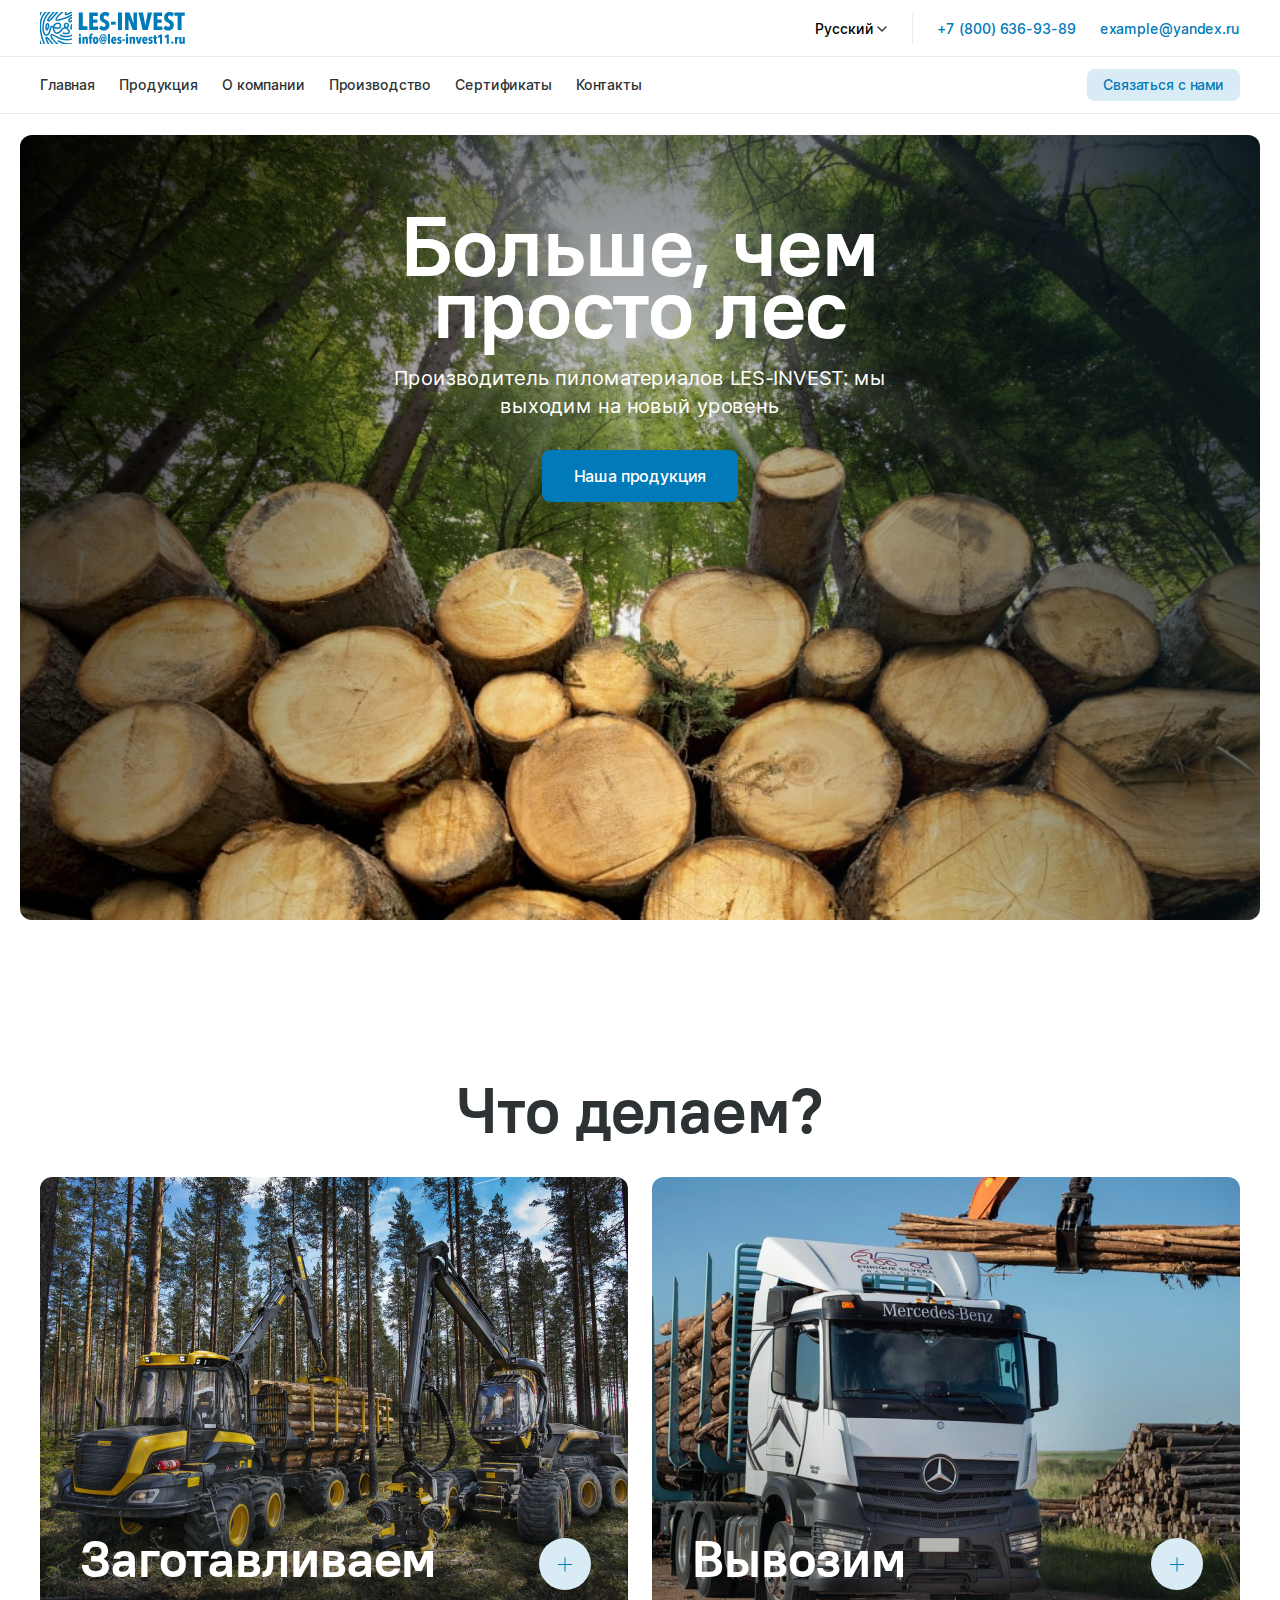
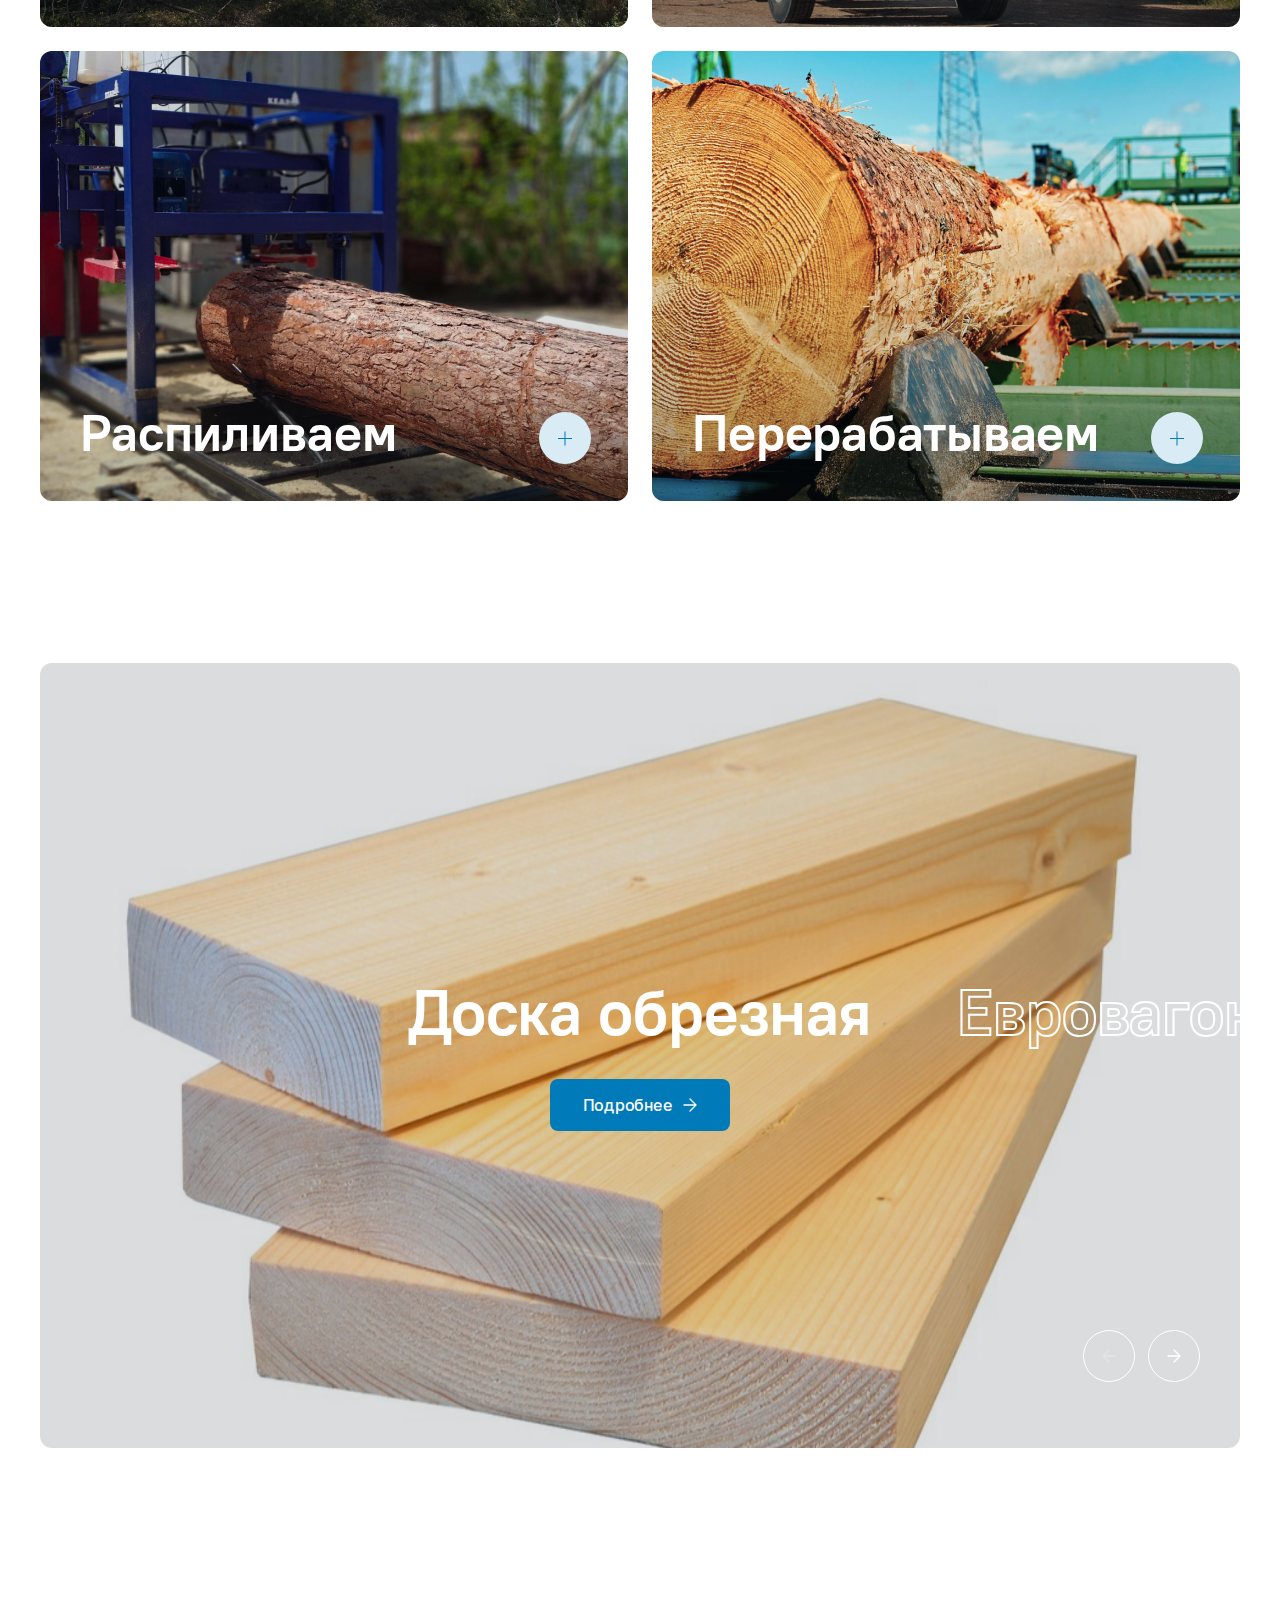
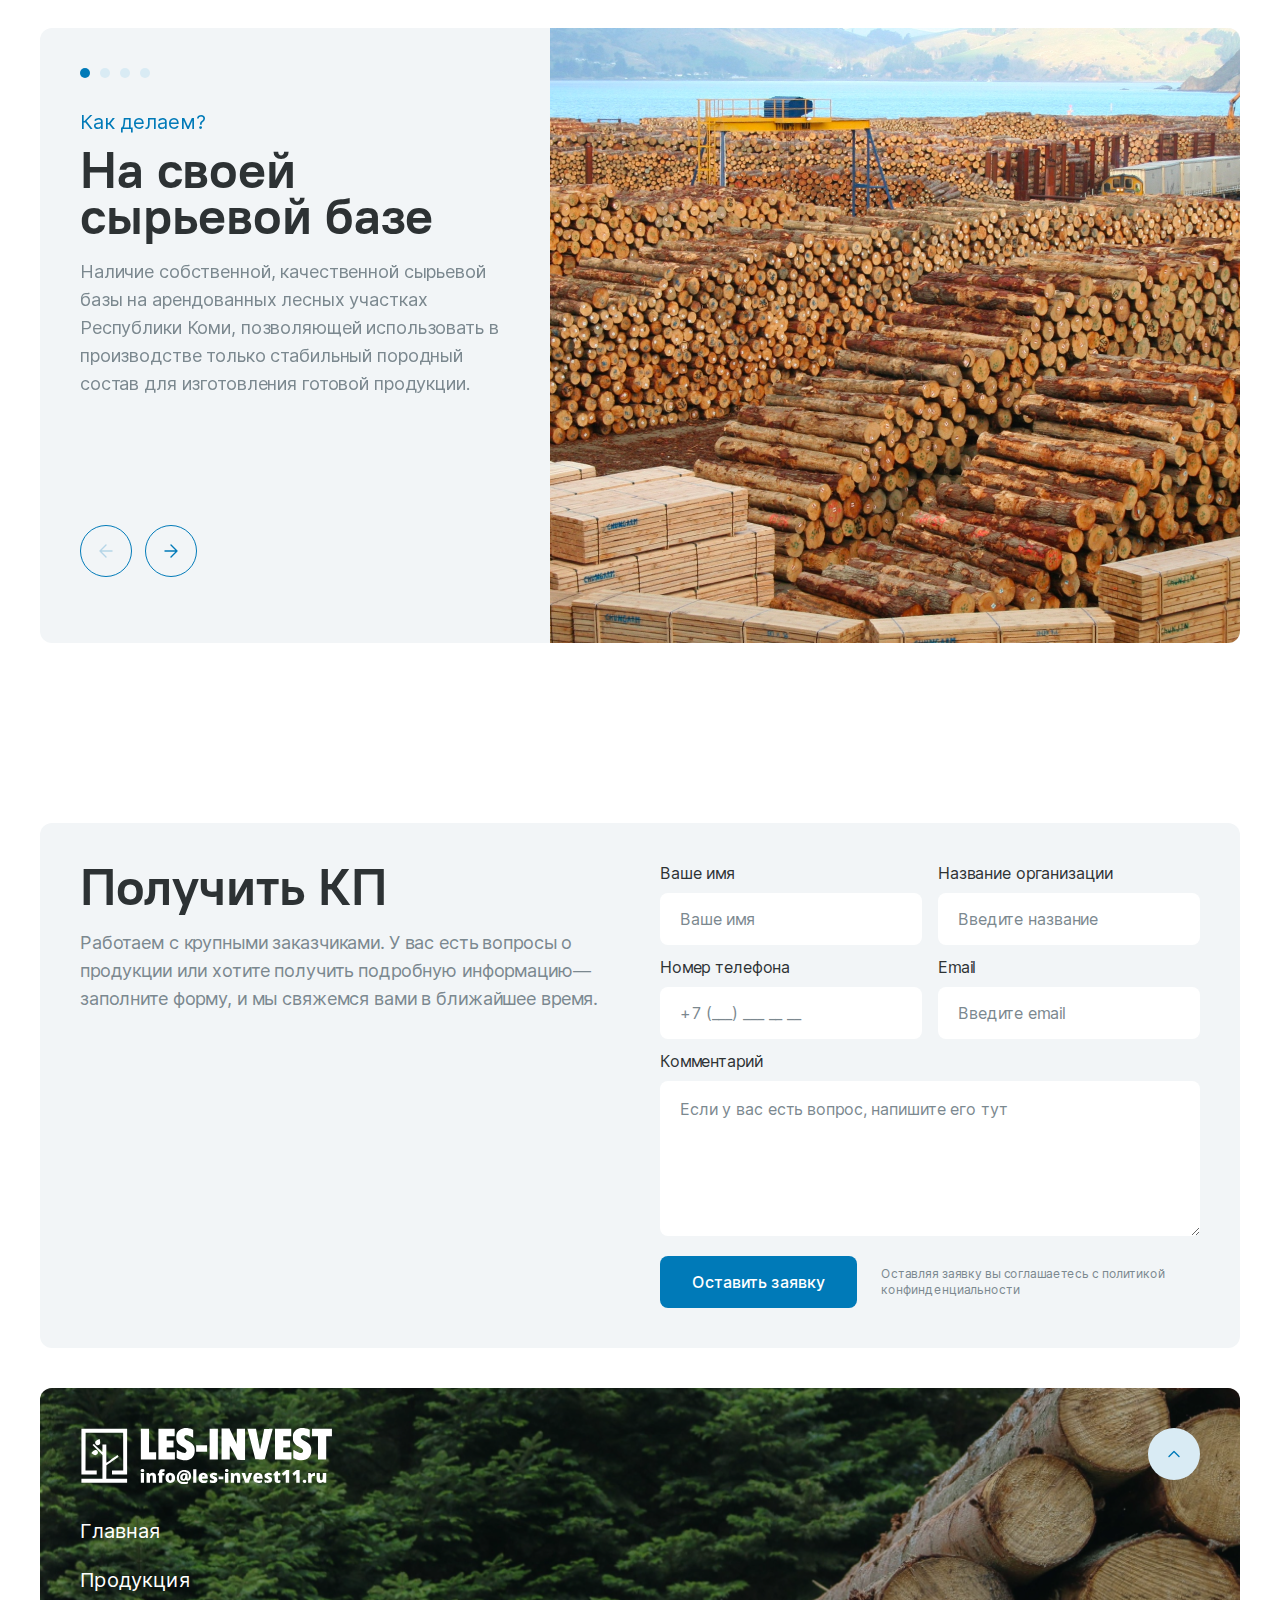
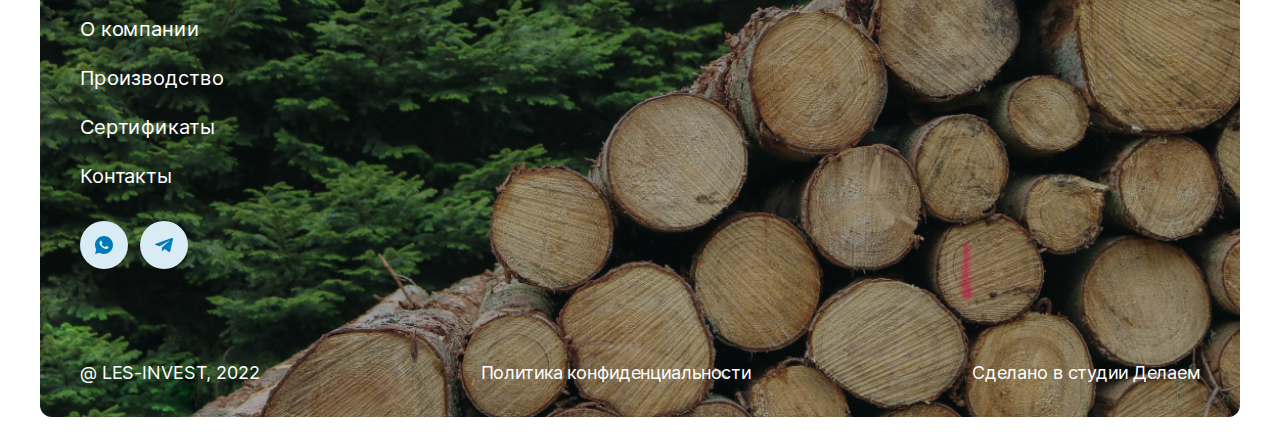
==== commit a54e1e77: "edited files" ====
--- a/html/index.html
+++ b/html/index.html
@@ -372,6 +372,7 @@
     </footer>
     <script src="https://code.jquery.com/jquery-3.2.1.min.js"></script>
     <script src="../js/slick.js"></script>
+    <script src="../js/select2.min.js"></script>
     <script src="../js/main.js"></script>
   </body>
 </html>--- a/style.css
+++ b/style.css
@@ -19,4 +19,4 @@
  * Underscores is distributed under the terms of the GNU GPL v2 or later.
  *
  * Normalizing styles have been helped along thanks to the fine work of
- * Nicolas Gallagher and Jonathan Neal https://necolas.github.io/normalize.css/ */.slick-loading .slick-list{background:#fff url("./img/ajax-loader.gif") center center no-repeat}.slick-prev,.slick-next{position:absolute;display:block;height:20px;width:20px;line-height:0px;font-size:0px;cursor:pointer;background:transparent;color:transparent;top:50%;-webkit-transform:translate(0, -50%);-ms-transform:translate(0, -50%);transform:translate(0, -50%);padding:0;border:none;outline:none}.slick-prev:hover,.slick-next:hover,.slick-prev:focus,.slick-next:focus{outline:none;background:transparent;color:transparent}.slick-prev:hover:before,.slick-next:hover:before,.slick-prev:focus:before,.slick-next:focus:before{opacity:1}.slick-prev.slick-disabled:before,.slick-next.slick-disabled:before{opacity:.25}.slick-prev:before,.slick-next:before{font-family:"slick";font-size:20px;line-height:1;color:#fff;opacity:.75;-webkit-font-smoothing:antialiased;-moz-osx-font-smoothing:grayscale}.slick-prev{left:-25px}.slick-prev[dir=rtl]{left:auto;right:-25px}.slick-prev:before{content:"←"}.slick-prev:before[dir=rtl]{content:"→"}.slick-next{right:-25px}.slick-next[dir=rtl]{left:-25px;right:auto}.slick-next:before{content:"→"}.slick-next:before[dir=rtl]{content:"←"}.slick-dotted .slick-slider{margin-bottom:30px}.slick-dots{position:absolute;bottom:-25px;list-style:none;display:block;text-align:center;padding:0;margin:0;width:100%}.slick-dots li{position:relative;display:inline-block;height:20px;width:20px;margin:0 5px;padding:0;cursor:pointer}.slick-dots li button{border:0;background:transparent;display:block;height:20px;width:20px;outline:none;line-height:0px;font-size:0px;color:transparent;padding:5px;cursor:pointer}.slick-dots li button:hover,.slick-dots li button:focus{outline:none}.slick-dots li button:hover:before,.slick-dots li button:focus:before{opacity:1}.slick-dots li button:before{position:absolute;top:0;left:0;content:"•";width:20px;height:20px;font-family:"slick";font-size:6px;line-height:20px;text-align:center;color:#000;opacity:.25;-webkit-font-smoothing:antialiased;-moz-osx-font-smoothing:grayscale}.slick-dots li.slick-active button:before{color:#000;opacity:.75}.slick-slider{position:relative;display:block;box-sizing:border-box;-webkit-touch-callout:none;-webkit-user-select:none;-khtml-user-select:none;-moz-user-select:none;-ms-user-select:none;user-select:none;-ms-touch-action:pan-y;touch-action:pan-y;-webkit-tap-highlight-color:transparent}.slick-list{position:relative;overflow:hidden;display:block;margin:0;padding:0}.slick-list:focus{outline:none}.slick-list.dragging{cursor:pointer;cursor:hand}.slick-slider .slick-track,.slick-slider .slick-list{-webkit-transform:translate3d(0, 0, 0);-moz-transform:translate3d(0, 0, 0);-ms-transform:translate3d(0, 0, 0);-o-transform:translate3d(0, 0, 0);transform:translate3d(0, 0, 0)}.slick-track{position:relative;left:0;top:0;display:block}.slick-track:before,.slick-track:after{content:"";display:table}.slick-track:after{clear:both}.slick-loading .slick-track{visibility:hidden}.slick-slide{float:left;height:100%;min-height:1px;display:none}[dir=rtl] .slick-slide{float:right}.slick-slide img{display:block}.slick-slide.slick-loading img{display:none}.slick-slide.dragging img{pointer-events:none}.slick-initialized .slick-slide{display:block}.slick-loading .slick-slide{visibility:hidden}.slick-vertical .slick-slide{display:block;height:auto;border:1px solid transparent}.slick-arrow.slick-hidden{display:none}.slick-slider{position:relative;display:block;box-sizing:border-box;-webkit-touch-callout:none;-webkit-user-select:none;-khtml-user-select:none;-moz-user-select:none;-ms-user-select:none;user-select:none;-ms-touch-action:pan-y;touch-action:pan-y;-webkit-tap-highlight-color:transparent}.slick-list{position:relative;overflow:hidden;display:block;margin:0;padding:0}.slick-list:focus{outline:none}.slick-list.dragging{cursor:pointer;cursor:hand}.slick-slider .slick-track,.slick-slider .slick-list{-webkit-transform:translate3d(0, 0, 0);-moz-transform:translate3d(0, 0, 0);-ms-transform:translate3d(0, 0, 0);-o-transform:translate3d(0, 0, 0);transform:translate3d(0, 0, 0)}.slick-track{position:relative}.slick-track:before,.slick-track:after{content:"";display:table}.slick-track:after{clear:both}.slick-loading .slick-track{visibility:hidden}.slick-slide{float:left;height:100%;min-height:1px;display:none}[dir=rtl] .slick-slide{float:right}.slick-slide img{display:block}.slick-slide.slick-loading img{display:none}.slick-slide.dragging img{pointer-events:none}.slick-initialized .slick-slide{display:block}.slick-loading .slick-slide{visibility:hidden}.slick-vertical .slick-slide{display:block;height:auto;border:1px solid transparent}.slick-arrow.slick-hidden{display:none}@font-face{font-family:"Inter Regular";src:url("./fonts/Inter-Regular.eot");src:local("Inter Regular"),local("Inter-Regular"),url("./fonts/Inter-Regular.eot?#iefix") format("embedded-opentype"),url("./fonts/Inter-Regular.woff2") format("woff2"),url("./fonts/Inter-Regular.woff") format("woff"),url("./fonts/Inter-Regular.ttf") format("truetype");font-weight:normal;font-style:normal}@font-face{font-family:"Inter Semi Bold";src:url("./fonts/Inter-SemiBold.eot");src:local("Inter Semi Bold"),local("Inter-SemiBold"),url("./fonts/Inter-SemiBold.eot?#iefix") format("embedded-opentype"),url("./fonts/Inter-SemiBold.woff2") format("woff2"),url("./fonts/Inter-SemiBold.woff") format("woff"),url("./fonts/Inter-SemiBold.ttf") format("truetype");font-weight:600;font-style:normal}@font-face{font-family:"Inter Italic";src:url("./fonts/Inter-Italic.eot");src:local("Inter Italic"),local("Inter-Italic"),url("./fonts/Inter-Italic.eot?#iefix") format("embedded-opentype"),url("./fonts/Inter-Italic.woff2") format("woff2"),url("./fonts/Inter-Italic.woff") format("woff"),url("./fonts/Inter-Italic.ttf") format("truetype");font-weight:normal;font-style:italic}@font-face{font-family:"Inter Medium";src:url("./fonts/Inter-Medium.eot");src:local("Inter Medium"),local("Inter-Medium"),url("./fonts/Inter-Medium.eot?#iefix") format("embedded-opentype"),url("./fonts/Inter-Medium.woff2") format("woff2"),url("./fonts/Inter-Medium.woff") format("woff"),url("./fonts/Inter-Medium.ttf") format("truetype");font-weight:500;font-style:normal}@font-face{font-family:"PT Root UI Bold";src:url("./fonts/PTRootUI-Bold.eot");src:local("PT Root UI Bold"),local("PTRootUI-Bold"),url("./fonts/PTRootUI-Bold.eot?#iefix") format("embedded-opentype"),url("./fonts/PTRootUI-Bold.woff2") format("woff2"),url("./fonts/PTRootUI-Bold.woff") format("woff"),url("./fonts/PTRootUI-Bold.ttf") format("truetype");font-weight:bold;font-style:normal}a,button{transition:.3s linear;-webkit-transition:.3s linear;-moz-transition:.3s linear;-o-transition:.3s linear}a{text-decoration:underline}a:hover,a:focus{text-decoration:none}button,input,.form_control{outline:none}.form_control:hover,.form_control:focus{box-shadow:none;outline:none}button{cursor:pointer}button:hover,button:focus{-webkit-box-shadow:none;-moz-box-shadow:none;box-shadow:none;outline:none}img,video{max-width:100%}*{outline:none}*,*::before,*::after{box-sizing:border-box}ul{padding:0;margin:0}ul li{list-style:none}*{outline:none;-webkit-tap-highlight-color:rgba(0,0,0,0)}*::-webkit-scrollbar{-webkit-appearance:none;width:0}*::-webkit-scrollbar:vertical{width:6px;background:#c6c8ca}*::-webkit-scrollbar-thumb{-webkit-border-radius:4px;-moz-border-radius:4px;border-radius:4px;background:#007ab8}body{background:#fff;position:relative;padding:115px 0 0;margin:0;font-family:"Inter Regular";font-size:18px;line-height:28px;color:#2d3234;letter-spacing:-0.007em}@media(max-width: 767px){body{padding-top:65px;font-size:14px;line-height:20px}}.container{width:100%;max-width:1920px;padding-left:40px;padding-right:40px;margin-left:auto;margin-right:auto}@media(max-width: 991px){.container{padding-left:30px;padding-right:30px}}@media(max-width: 767px){.container{padding-left:20px;padding-right:20px}}h1,.h1{font-size:52px;line-height:46px;font-family:"PT Root UI Bold";margin-top:0;margin-bottom:30px}@media(max-width: 1200px){h1,.h1{font-size:45px;line-height:45px}}@media(max-width: 767px){h1,.h1{font-size:32px;line-height:32px}}h2,.h2{font-size:32px;line-height:36px;font-family:"PT Root UI Bold"}@media(max-width: 767px){h2,.h2{font-size:20px;line-height:24px}}header{position:fixed;width:100%;top:0;left:0;z-index:999;background:#fff}.logo{display:flex;display:-webkit-flex;align-items:center;-webkit-align-items:center}.logo a{display:flex;display:-webkit-flex}.topbar{border-bottom:1px solid #e6ebed;padding:12px 0}.topbar .d_flex{display:flex;display:-webkit-flex;flex-wrap:wrap;-webkit-flex-wrap:wrap;justify-content:space-between;-webkit-justify-content:space-between}.topbar .mm_btn{width:40px;height:40px;display:flex;display:-webkit-flex;align-items:center;-webkit-align-items:center;justify-content:flex-end;-webkit-justify-content:flex-end}@media(min-width: 768px){.topbar .mm_btn{display:none}}.topbar .mm_btn.act .hamburger{width:20px}.topbar .mm_btn.act .hamburger span:nth-child(1){top:6px;transform:rotate(45deg);-webkit-transform:rotate(45deg);-moz-transform:rotate(45deg);-ms-transform:rotate(45deg);-o-transform:rotate(45deg)}.topbar .mm_btn.act .hamburger span:nth-child(2){opacity:0}.topbar .mm_btn.act .hamburger span:nth-child(3){bottom:6px;transform:rotate(-45deg);-webkit-transform:rotate(-45deg);-moz-transform:rotate(-45deg);-ms-transform:rotate(-45deg);-o-transform:rotate(-45deg)}.topbar .mm_btn .hamburger{background:none;border:0;position:relative;width:18px;height:14px}.topbar .mm_btn .hamburger span{position:absolute;left:0;width:100%;height:2px;background:#2d3234;transition:.3s linear;-webkit-transition:.3s linear;-moz-transition:.3s linear;-o-transition:.3s linear}.topbar .mm_btn .hamburger span:nth-child(1){top:0}.topbar .mm_btn .hamburger span:nth-child(2){top:0;bottom:0;margin:auto}.topbar .mm_btn .hamburger span:nth-child(3){bottom:0}.topbar .h_right{display:flex;display:-webkit-flex;align-items:center;-webkit-align-items:center;justify-content:space-between;-webkit-justify-content:space-between}@media(max-width: 767px){.topbar .h_right{display:none}}.topbar .h_right .h_contacts{border-left:1px solid #e6ebed;margin-left:15px}.h_contacts ul{display:flex;display:-webkit-flex;align-items:center;-webkit-align-items:center}@media(max-width: 767px){.h_contacts ul{flex-wrap:wrap;-webkit-flex-wrap:wrap}}.h_contacts ul li{padding-left:24px}@media(max-width: 767px){.h_contacts ul li{padding-left:0;width:100%;margin-bottom:16px}}.h_contacts ul li a{color:#007ab8;letter-spacing:-0.007em;text-decoration:none;font-size:14px;font-family:"Inter Medium"}.h_contacts ul li a:hover,.h_contacts ul li a:focus{text-decoration:none}.h_lang{position:relative;font-family:"Inter Medium"}.h_lang:hover .h_dropdown{display:block}.h_lang .h_lang_btn{background:none;border:0;position:relative;font-size:14px;font-family:"Inter Medium";display:flex;display:-webkit-flex;align-items:center;-webkit-align-items:center;padding:5px 10px}@media(max-width: 767px){.h_lang .h_lang_btn{font-size:16px;padding-left:0}}.h_lang .h_lang_btn:after{content:"";background-image:url("data:image/svg+xml;charset=UTF-8,%3csvg width='10' height='6' viewBox='0 0 10 6' fill='none' xmlns='http://www.w3.org/2000/svg'%3e%3cpath d='M1 1L5 5L9 1' stroke='%232D3234' stroke-width='1.4' stroke-linecap='round' stroke-linejoin='round'/%3e%3c/svg%3e ");width:10px;height:6px;margin-top:2px;margin-left:3px}.h_lang .h_dropdown{display:none;background:#fff;position:absolute;top:100%;left:0;-webkit-box-shadow:0px 8px 24px rgba(6,29,40,.12);-moz-box-shadow:0px 8px 24px rgba(6,29,40,.12);box-shadow:0px 8px 24px rgba(6,29,40,.12);-webkit-border-radius:8px;-moz-border-radius:8px;border-radius:8px;padding:10px 0;min-width:90px}.h_lang .h_dropdown ul li a{font-size:14px;line-height:16px;text-decoration:none;color:#2d3234;display:inline-block;padding:5px 15px}.h_lang .h_dropdown ul li a:hover,.h_lang .h_dropdown ul li a:focus{color:#007ab8}@media(min-width: 768px){.navbar{border-bottom:1px solid #e6ebed;padding:12px 0}}@media(min-width: 768px){.navbar .main_menu{display:flex;display:-webkit-flex;align-items:center;-webkit-align-items:center;justify-content:space-between;-webkit-justify-content:space-between;flex-wrap:wrap;-webkit-flex-wrap:wrap}}@media(max-width: 767px){.navbar .main_menu{position:fixed;top:65px;bottom:0;left:0;background:#fff;z-index:999;width:100%;padding:35px 20px 35px;transition:.3s linear;-webkit-transition:.3s linear;-moz-transition:.3s linear;-o-transition:.3s linear;transform:translateX(100%);-webkit-transform:translateX(100%);-moz-transform:translateX(100%);-ms-transform:translateX(100%);-o-transform:translateX(100%);opacity:0}.navbar .main_menu.open{opacity:1;transform:translateX(0);-webkit-transform:translateX(0);-moz-transform:translateX(0);-ms-transform:translateX(0);-o-transform:translateX(0)}}.navbar .main_menu ul.nav{display:flex;display:-webkit-flex;flex-wrap:wrap;-webkit-flex-wrap:wrap;align-items:center;-webkit-align-items:center}@media(max-width: 767px){.navbar .main_menu ul.nav{width:100%;border-bottom:1px solid #e6ebed;padding-bottom:10px;margin-bottom:25px}}@media(max-width: 767px){.navbar .main_menu ul.nav li{width:100%;margin-bottom:16px}}@media(min-width: 768px){.navbar .main_menu ul.nav li:first-child a{padding-left:0}}.navbar .main_menu ul.nav li a{color:#2d3234;text-decoration:none;display:inline-block;padding:8px 12px;font-size:14px;line-height:16px;font-family:"Inter Medium"}@media(max-width: 991px){.navbar .main_menu ul.nav li a{padding:8px}}@media(max-width: 767px){.navbar .main_menu ul.nav li a{font-size:16px;padding:0}}.navbar .main_menu ul.nav li a:hover,.navbar .main_menu ul.nav li a:focus{text-decoration:underline;color:#007ab8}@media(min-width: 768px){.navbar .main_menu .h_lang,.navbar .main_menu .h_contacts{display:none}}.navbar .main_menu .h_lang{margin-bottom:18px}.navbar .main_menu .h_contacts{margin-bottom:10px}@media(max-width: 767px){.navbar .main_menu .btn_secondary{width:100%;padding:14px 24px;text-align:center}}.btn_secondary{display:inline-block;background:#d9ebf4;color:#007ab8;padding:8px 16px;font-size:14px;font-family:"Inter Medium";text-decoration:none;border:0;line-height:16px;-webkit-border-radius:8px;-moz-border-radius:8px;border-radius:8px;transition:.3s linear;-webkit-transition:.3s linear;-moz-transition:.3s linear;-o-transition:.3s linear}.btn_secondary:hover{color:#fff;background:#a8dbf4}.page_noscroll{overflow:hidden}.page_noscroll body{overflow:hidden}.first_screen{padding:20px 0}@media(max-width: 767px){.first_screen{padding:10px 0}}.first_screen .container{padding-right:20px;padding-left:20px}@media(max-width: 767px){.first_screen .container{padding-right:10px;padding-left:10px}}.first_screen .first_screen_container{background-position:center;background-size:cover;position:relative;width:100%;height:calc(100vh - 115px);-webkit-border-radius:12px;-moz-border-radius:12px;border-radius:12px;overflow:hidden;padding-top:80px;display:flex;display:-webkit-flex;justify-content:center;-webkit-justify-content:center}@media(max-width: 767px){.first_screen .first_screen_container{padding-top:40px;height:calc(100vh - 65px)}}.first_screen .first_screen_container:after{content:"";position:absolute;width:100%;height:100%;top:0;right:0;background:linear-gradient(60.84deg, rgba(9, 22, 28, 0) 43.31%, #09161C 100%)}.first_screen .first_screen_container:before{content:"";position:absolute;width:100%;height:100%;top:0;left:0;background:linear-gradient(298.91deg, rgba(9, 22, 28, 0) 50.41%, #000000 100.34%, #09161C 100.34%)}.first_screen .first_screen_container .first_screen_content{color:#fff;text-align:center;position:relative;z-index:1;width:100%;max-width:545px;padding:0 16px}.first_screen .first_screen_container .first_screen_content h1,.first_screen .first_screen_container .first_screen_content .h1{color:#fff;font-size:84px;line-height:62px;font-family:"PT Root UI Bold";margin-bottom:25px}@media(max-width: 1200px){.first_screen .first_screen_container .first_screen_content h1,.first_screen .first_screen_container .first_screen_content .h1{font-size:55px;line-height:55px}}@media(max-width: 767px){.first_screen .first_screen_container .first_screen_content h1,.first_screen .first_screen_container .first_screen_content .h1{font-size:42px;line-height:36px;margin-bottom:12px}}.first_screen .first_screen_container .first_screen_content .sub_title{font-size:20px;line-height:28px;font-family:"Inter Regular";margin-bottom:30px}@media(max-width: 767px){.first_screen .first_screen_container .first_screen_content .sub_title{font-size:14px;line-height:20px;margin-bottom:20px}}.btn_primary{display:inline-block;background:#007ab8;border:0;color:#fff;font-size:16px;line-height:20px;font-family:"Inter Medium";text-decoration:none;padding:16px 32px;white-space:nowrap;-webkit-border-radius:8px;-moz-border-radius:8px;border-radius:8px;transition:.3s linear;-webkit-transition:.3s linear;-moz-transition:.3s linear;-o-transition:.3s linear}@media(max-width: 767px){.btn_primary{padding:12px 24px;font-size:14px}}.btn_primary:hover,.btn_primary:focus{background:#0092db;text-decoration:none}.btn_primary.read_more{display:flex;display:-webkit-flex;align-items:center;-webkit-align-items:center;justify-content:center;-webkit-justify-content:center;max-width:180px}.btn_primary.read_more:after{content:"";width:14px;height:14px;background-image:url("data:image/svg+xml;charset=UTF-8,%3csvg width='14' height='14' viewBox='0 0 14 14' fill='none' xmlns='http://www.w3.org/2000/svg'%3e%3cpath d='M1 7H13M13 7L7 1M13 7L7 13' stroke='white' stroke-width='1.4' stroke-linecap='round' stroke-linejoin='round'/%3e%3c/svg%3e ");margin-left:10px}.main_services{padding:138px 0}@media(max-width: 1200px){.main_services{padding:80px 0}}@media(max-width: 767px){.main_services{padding:65px 0}}.main_services .title{font-size:64px;line-height:64px;text-align:center;font-family:"PT Root UI Bold";margin-bottom:35px}@media(max-width: 1200px){.main_services .title{font-size:50px;line-height:50px}}@media(max-width: 767px){.main_services .title{text-align:left;font-size:32px;line-height:32px;margin-bottom:20px}}@media(min-width: 768px){.main_services_list{display:flex;display:-webkit-flex;flex-wrap:wrap;-webkit-flex-wrap:wrap;margin:0 -12px}}@media(max-width: 767px){.main_services_list{margin-right:-12px}.main_services_list .slick-list{margin-bottom:25px;padding-right:18px}}.main_services_list .item{width:50%;padding:0 12px;margin-bottom:24px}@media(max-width: 1200px){.main_services_list .item{width:100%}}@media(max-width: 767px){.main_services_list .item{margin-bottom:0;padding-left:0}}.main_services_list .item .main_services_item{background-position:center;background-size:cover;position:relative;overflow:hidden;-webkit-border-radius:12px;-moz-border-radius:12px;border-radius:12px;color:#fff;width:100%;height:100%;min-height:450px;padding:40px 115px 40px 40px}@media(min-width: 768px){.main_services_list .item .main_services_item{display:flex;display:-webkit-flex;flex-direction:column;-webkit-flex-direction:column;justify-content:space-between;-webkit-justify-content:space-between}}@media(max-width: 767px){.main_services_list .item .main_services_item{padding:0;color:#2d3234;background:#f2f5f7}}@media(min-width: 768px){.main_services_list .item .main_services_item:hover:before{opacity:1}.main_services_list .item .main_services_item:hover .main_services_desc{opacity:1}.main_services_list .item .main_services_item:hover .main_services_title{transform:translateY(0);-webkit-transform:translateY(0);-moz-transform:translateY(0);-ms-transform:translateY(0);-o-transform:translateY(0)}.main_services_list .item .main_services_item:hover .serv_btn:before{transform:rotate(45deg);-webkit-transform:rotate(45deg);-moz-transform:rotate(45deg);-ms-transform:rotate(45deg);-o-transform:rotate(45deg)}.main_services_list .item .main_services_item:hover .serv_btn:after{transform:rotate(-45deg);-webkit-transform:rotate(-45deg);-moz-transform:rotate(-45deg);-ms-transform:rotate(-45deg);-o-transform:rotate(-45deg)}}.main_services_list .item .main_services_item:before{content:"";position:absolute;width:100%;height:100%;background:#007ab8;top:0;left:0;z-index:1;transition:.3s linear;-webkit-transition:.3s linear;-moz-transition:.3s linear;-o-transition:.3s linear;opacity:0}@media(max-width: 767px){.main_services_list .item .main_services_item:before{display:none}}.main_services_list .item .main_services_item .img{position:absolute;top:0;left:0;width:100%;height:100%;background-size:cover;background-position:center}@media(max-width: 767px){.main_services_list .item .main_services_item .img{position:relative;height:300px;width:100%}}@media(max-width: 575px){.main_services_list .item .main_services_item .img{height:200px}}.main_services_list .item .main_services_item .img:after{content:"";position:absolute;width:100%;height:100%;left:0;top:0;background:linear-gradient(180deg, rgba(9, 22, 28, 0) 29.17%, rgba(9, 22, 28, 0.32) 100%)}.main_services_list .item .main_services_item .main_services_title{position:relative;z-index:2;margin-bottom:16px;transition:.3s linear;-webkit-transition:.3s linear;-moz-transition:.3s linear;-o-transition:.3s linear}@media(min-width: 768px){.main_services_list .item .main_services_item .main_services_title{transform:translateY(318px);-webkit-transform:translateY(318px);-moz-transform:translateY(318px);-ms-transform:translateY(318px);-o-transform:translateY(318px)}}@media(max-width: 767px){.main_services_list .item .main_services_item .main_services_title{font-size:24px;line-height:26px;color:#fff;margin-top:-46px;padding:0 16px}}.main_services_list .item .main_services_item .main_services_desc{position:relative;z-index:2;transition:.3s linear;-webkit-transition:.3s linear;-moz-transition:.3s linear;-o-transition:.3s linear}@media(min-width: 768px){.main_services_list .item .main_services_item .main_services_desc{opacity:0}}@media(max-width: 767px){.main_services_list .item .main_services_item .main_services_desc{padding:16px;color:#7b888f}}.main_services_list .item .main_services_item .serv_btn{position:absolute;right:37px;bottom:37px;width:52px;height:52px;background:#d9ebf4;-webkit-border-radius:50%;-moz-border-radius:50%;border-radius:50%;z-index:2}@media(max-width: 767px){.main_services_list .item .main_services_item .serv_btn{display:none}}.main_services_list .item .main_services_item .serv_btn:before,.main_services_list .item .main_services_item .serv_btn:after{content:"";position:absolute;top:0;right:0;bottom:0;left:0;margin:auto;width:14px;height:1px;background:#007ab8;transition:.3s linear;-webkit-transition:.3s linear;-moz-transition:.3s linear;-o-transition:.3s linear}.main_services_list .item .main_services_item .serv_btn:after{transform:rotate(90deg);-webkit-transform:rotate(90deg);-moz-transform:rotate(90deg);-ms-transform:rotate(90deg);-o-transform:rotate(90deg)}@media(max-width: 767px){.slick-dots{position:relative;width:100%;display:flex;display:-webkit-flex;bottom:0;padding-right:30px}.slick-dots li{flex-grow:1;width:auto;height:auto;margin:0;padding:0 4px}.slick-dots li:first-child{padding-left:0}.slick-dots li:last-child{padding-right:0}.slick-dots li.slick-active button{background:#007ab8}.slick-dots li button{background:#e6ebed;-webkit-border-radius:10px;-moz-border-radius:10px;border-radius:10px;width:100%;height:2px;padding:0}.slick-dots li button:before{display:none}}.slick-arrow{width:52px;height:52px;border:1px solid #fff;-webkit-border-radius:50%;-moz-border-radius:50%;border-radius:50%;z-index:2;opacity:1}.slick-arrow:hover:before,.slick-arrow:focus:before{background-image:url("data:image/svg+xml;charset=UTF-8,%3csvg width='14' height='14' viewBox='0 0 14 14' fill='none' xmlns='http://www.w3.org/2000/svg'%3e%3cpath d='M1 7H13M13 7L7 1M13 7L7 13' stroke='%23007AB8' stroke-width='1.4' stroke-linecap='round' stroke-linejoin='round'/%3e%3c/svg%3e ")}.slick-arrow:before{content:"";position:absolute;top:0;right:0;bottom:0;left:0;margin:auto;width:14px;height:14px;opacity:1;background-image:url("data:image/svg+xml;charset=UTF-8,%3csvg width='14' height='14' viewBox='0 0 14 14' fill='none' xmlns='http://www.w3.org/2000/svg'%3e%3cpath d='M1 7H13M13 7L7 1M13 7L7 13' stroke='white' stroke-width='1.4' stroke-linecap='round' stroke-linejoin='round'/%3e%3c/svg%3e ")}.slick-arrow.slick-prev:before{transform:rotate(180deg);-webkit-transform:rotate(180deg);-moz-transform:rotate(180deg);-ms-transform:rotate(180deg);-o-transform:rotate(180deg)}.main_catalog{margin-bottom:180px}@media(max-width: 1200px){.main_catalog{margin-bottom:90px}}@media(max-width: 767px){.main_catalog{display:none}}.main_catalog_list{-webkit-border-radius:12px;-moz-border-radius:12px;border-radius:12px;overflow:hidden}.main_catalog_list .main_catalog_item{position:relative}.main_catalog_list .main_catalog_item .img{width:100%;height:calc(100vh - 115px);background-position:center;background-size:cover}@media(max-width: 767px){.main_catalog_list .main_catalog_item .img{height:calc(100vh - 65px)}}.main_catalog_list .main_catalog_item .main_catalog_item_content{position:absolute;top:0;right:0;bottom:0;left:0;margin:auto;width:100%;display:flex;display:-webkit-flex;align-items:center;-webkit-align-items:center;justify-content:center;-webkit-justify-content:center;overflow:hidden}.main_catalog_list .main_catalog_item .main_catalog_item_content .read_more{margin:auto}.main_catalog_list .main_catalog_item .main_catalog_item_content .center{width:100%}.main_catalog_list .main_catalog_item .main_catalog_item_content .center .d_flex{display:flex;display:-webkit-flex;align-items:center;-webkit-align-items:center;justify-content:center;-webkit-justify-content:center;margin-bottom:35px}.main_catalog_list .main_catalog_item .main_catalog_item_content .center .d_flex>div{text-align:center}.main_catalog_list .main_catalog_item .main_catalog_item_content .center .d_flex .title{color:#fff;font-size:64px;line-height:64px;font-family:"PT Root UI Bold";white-space:nowrap;position:relative}@media(max-width: 1200px){.main_catalog_list .main_catalog_item .main_catalog_item_content .center .d_flex .title{font-size:45px;line-height:45px}}.main_catalog_list .main_catalog_item .main_catalog_item_content .center .d_flex .title .prev,.main_catalog_list .main_catalog_item .main_catalog_item_content .center .d_flex .title .next{color:transparent;-webkit-text-stroke:2px #fff;text-stroke:2px #fff;position:absolute}.main_catalog_list .main_catalog_item .main_catalog_item_content .center .d_flex .title .next{left:calc(100% + 85px);top:0;bottom:0;margin:auto}.main_catalog_list .main_catalog_item .main_catalog_item_content .center .d_flex .title .prev{right:calc(100% + 85px);top:0;bottom:0;margin:auto}.main_catalog_list .slick-next{right:40px;top:initial;bottom:40px}.main_catalog_list .slick-prev{bottom:40px;top:initial;right:105px;left:initial}@media(max-width: 767px){.catalog{padding:20px 0;margin-bottom:30px}}@media(min-width: 768px){.d_hide{display:none}}.catalog_list{display:flex;display:-webkit-flex;flex-wrap:wrap;-webkit-flex-wrap:wrap;margin:0 -12px}.catalog_list .item{width:50%;padding:0 12px;margin-bottom:24px}@media(max-width: 767px){.catalog_list .item{width:100%;margin-bottom:12px}}.catalog_list .item .catalog_item{display:flex;display:-webkit-flex;align-items:flex-end;-webkit-align-items:flex-end;padding:40px;width:100%;height:450px;position:relative;overflow:hidden;-webkit-border-radius:12px;-moz-border-radius:12px;border-radius:12px;text-decoration:none}@media(max-width: 767px){.catalog_list .item .catalog_item{height:300px}}@media(max-width: 575px){.catalog_list .item .catalog_item{height:220px;padding:16px}}.catalog_list .item .catalog_item:hover{text-decoration:none}@media(min-width: 768px){.catalog_list .item .catalog_item:hover .catalog_item_content .read_more{opacity:1}}.catalog_list .item .catalog_item:hover .img{transform:scale(1.05);-webkit-transform:scale(1.05);-moz-transform:scale(1.05);-ms-transform:scale(1.05);-o-transform:scale(1.05)}.catalog_list .item .catalog_item:before{content:"";position:absolute;width:100%;height:100%;left:0;top:0;background:linear-gradient(180deg, rgba(9, 22, 28, 0.02) 0%, rgba(9, 22, 28, 0.28) 100%);z-index:1}.catalog_list .item .catalog_item .img{position:absolute;top:0;left:0;width:100%;height:100%;-webkit-border-radius:12px;-moz-border-radius:12px;border-radius:12px;background-size:cover;background-position:center;transition:.3s linear;-webkit-transition:.3s linear;-moz-transition:.3s linear;-o-transition:.3s linear}.catalog_list .item .catalog_item .catalog_item_content{position:relative;z-index:2}.catalog_list .item .catalog_item .catalog_item_content .read_more{color:#fff;display:flex;display:-webkit-flex;align-items:center;-webkit-align-items:center;position:relative;font-size:16px;line-height:20px;font-family:"Inter Medium";margin-bottom:15px;transition:.3s linear;-webkit-transition:.3s linear;-moz-transition:.3s linear;-o-transition:.3s linear;opacity:0}.catalog_list .item .catalog_item .catalog_item_content .read_more:after{content:"";width:7px;height:12px;background-image:url("data:image/svg+xml;charset=UTF-8,%3csvg width='7' height='12' viewBox='0 0 7 12' fill='none' xmlns='http://www.w3.org/2000/svg'%3e%3cpath d='M1 11L6 6L1 1' stroke='white' stroke-width='1.4' stroke-linecap='round' stroke-linejoin='round'/%3e%3c/svg%3e ");margin-left:10px;margin-top:2px}.catalog_list .item .catalog_item .catalog_item_content .title{color:#fff;font-size:32px;line-height:36px;font-family:"PT Root UI Bold"}@media(max-width: 767px){.catalog_list .item .catalog_item .catalog_item_content .title{line-height:32px}}.how_doing{margin-bottom:180px}@media(max-width: 1200px){.how_doing{margin-bottom:90px}}@media(max-width: 767px){.how_doing{margin-bottom:60px}}@media(max-width: 767px){.how_doing .h1{margin-bottom:18px}}.how_doing_slider .slick-arrow{border:1px solid #007ab8}@media(max-width: 767px){.how_doing_slider .slick-arrow{display:none !important}}.how_doing_slider .slick-arrow:before{background-image:url("data:image/svg+xml;charset=UTF-8,%3csvg width='14' height='14' viewBox='0 0 14 14' fill='none' xmlns='http://www.w3.org/2000/svg'%3e%3cpath d='M1 7H13M13 7L7 1M13 7L7 13' stroke='%23007AB8' stroke-width='1.4' stroke-linecap='round' stroke-linejoin='round'/%3e%3c/svg%3e ")}.how_doing_slider .slick-prev{top:initial;bottom:40px;left:40px}.how_doing_slider .slick-next{top:initial;bottom:40px;right:initial;left:105px}@media(min-width: 768px){.how_doing_slider .slick-dots{position:absolute;bottom:initial;top:40px;left:40px;display:flex;display:-webkit-flex}.how_doing_slider .slick-dots li{width:auto;height:auto}.how_doing_slider .slick-dots li:first-child{margin-left:0}.how_doing_slider .slick-dots li.slick-active button{background:#007ab8}.how_doing_slider .slick-dots li button{padding:0;width:10px;height:10px;-webkit-border-radius:50%;-moz-border-radius:50%;border-radius:50%;background:#d9ebf4}.how_doing_slider .slick-dots li button:before{display:none}}.how_doing_slider .how_doing_item{-webkit-border-radius:12px;-moz-border-radius:12px;border-radius:12px;display:flex;display:-webkit-flex;flex-wrap:wrap;-webkit-flex-wrap:wrap;background:#f2f5f7;overflow:hidden}@media(max-width: 767px){.how_doing_slider .how_doing_item{background:#fff}}.how_doing_slider .how_doing_item .txt_block{width:42.5%;padding:80px 40px}@media(max-width: 1200px){.how_doing_slider .how_doing_item .txt_block{width:50%}}@media(max-width: 767px){.how_doing_slider .how_doing_item .txt_block{width:100%;order:2;padding:16px 16px 60px;background:#f2f5f7;min-height:232px}}.how_doing_slider .how_doing_item .txt_block span{color:#007ab8;font-size:20px;line-height:28px;font-family:"Inter Regular";display:block;margin-bottom:10px}@media(max-width: 767px){.how_doing_slider .how_doing_item .txt_block span{display:none}}.how_doing_slider .how_doing_item .txt_block .h1{margin-bottom:20px}@media(max-width: 991px){.how_doing_slider .how_doing_item .txt_block .h1{font-size:30px;line-height:30px}}@media(max-width: 767px){.how_doing_slider .how_doing_item .txt_block .h1{font-size:24px;margin-bottom:10px}}.how_doing_slider .how_doing_item .txt_block .desc{color:#7b888f}@media(max-width: 991px){.how_doing_slider .how_doing_item .txt_block .desc{font-size:16px}}@media(max-width: 767px){.how_doing_slider .how_doing_item .txt_block .desc{font-size:14px;line-height:20px}}.how_doing_slider .how_doing_item .img_block{width:57.5%;background-size:cover;background-position:center;height:615px}@media(max-width: 1200px){.how_doing_slider .how_doing_item .img_block{width:50%}}@media(max-width: 767px){.how_doing_slider .how_doing_item .img_block{width:100%;order:1;height:300px}}@media(max-width: 575px){.how_doing_slider .how_doing_item .img_block{height:200px}}.kp{margin-bottom:40px}@media(max-width: 767px){.kp{margin-bottom:20px}}.kp_content{background:#f2f5f7;padding:40px;-webkit-border-radius:12px;-moz-border-radius:12px;border-radius:12px}@media(max-width: 767px){.kp_content{padding:16px}}.kp_content .kp_row{display:flex;display:-webkit-flex;flex-wrap:wrap;-webkit-flex-wrap:wrap}@media(min-width: 768px){.kp_content .kp_row{margin:0 -10px}.kp_content .kp_row .col_left{width:40%}}@media(min-width: 992px){.kp_content .kp_row{margin:0 -20px}}@media(min-width: 768px){.kp_content .kp_row>div{width:60%;padding:0 10px}}@media(min-width: 992px){.kp_content .kp_row>div{width:50%;padding:0 20px}}@media(max-width: 767px){.kp_content .kp_row .col_left{margin-bottom:20px}}@media(max-width: 575px){.kp_content .kp_row .col_left .h1{font-size:24px;line-height:26px;margin-bottom:10px}}.kp_content .desc{color:#7b888f}.kp_form .row{display:flex;display:-webkit-flex;flex-wrap:wrap;-webkit-flex-wrap:wrap;margin:0 -8px}.kp_form .row .col{padding:0 8px;margin-bottom:18px}@media(max-width: 767px){.kp_form .row .col{margin-bottom:12px}}.kp_form .row .col:last-child,.kp_form .row .col:last-of-type{margin-bottom:0}.kp_form .row .col.w_50{width:50%}@media(max-width: 991px){.kp_form .row .col.w_50{width:100%}}.kp_form .row .col.w_100{width:100%}.kp_form .row .col.w_40{width:40%}.kp_form .row .col.w_60{width:60%}@media(max-width: 991px){.kp_form .btn_primary{width:100%;text-align:center;margin-bottom:15px}}form label{display:block;font-size:16px;line-height:20px;margin-bottom:10px}@media(max-width: 767px){form label{font-size:14px;line-height:20px;margin-bottom:5px}}.form_control{background:#fff;border:0;-webkit-border-radius:8px;-moz-border-radius:8px;border-radius:8px;height:52px;width:100%;padding-left:20px;color:#2d3234;font-size:16px;font-family:"Inter Regular";letter-spacing:-0.007em}@media(max-width: 767px){.form_control{height:44px;padding-left:12px;font-size:14px}}.form_control::-webkit-input-placeholder{color:#7b888f;font-size:16px;font-family:"Inter Regular";letter-spacing:-0.007em}@media(max-width: 767px){.form_control::-webkit-input-placeholder{font-size:14px}}.form_control::-ms-input-placeholder{color:#7b888f;font-size:16px;font-family:"Inter Regular";letter-spacing:-0.007em}@media(max-width: 767px){.form_control::-ms-input-placeholder{font-size:14px}}.form_control:-ms-input-placeholder{color:#7b888f;font-size:16px;font-family:"Inter Regular";letter-spacing:-0.007em}@media(max-width: 767px){.form_control:-ms-input-placeholder{font-size:14px}}.form_control:-moz-placeholder{color:#7b888f;font-size:16px;font-family:"Inter Regular";letter-spacing:-0.007em}@media(max-width: 767px){.form_control:-moz-placeholder{font-size:14px}}.form_control::-moz-placeholder{color:#7b888f;font-size:16px;font-family:"Inter Regular";letter-spacing:-0.007em}@media(max-width: 767px){.form_control::-moz-placeholder{font-size:14px}}textarea.form_control{height:155px;padding-top:18px}@media(max-width: 767px){textarea.form_control{height:130px;padding-top:12px}}.agree{color:#7b888f;font-size:12px;line-height:16px;margin-left:24px}@media(max-width: 991px){.agree{margin-left:0;text-align:center}}.ai_center{display:flex;display:-webkit-flex;align-items:center;-webkit-align-items:center}@media(max-width: 991px){.ai_center{flex-wrap:wrap;-webkit-flex-wrap:wrap}}footer{padding-bottom:20px}.f_content{-webkit-border-radius:12px;-moz-border-radius:12px;border-radius:12px;background-position:center;background-size:cover;position:relative;padding:40px 40px 30px;color:#fff;overflow:hidden}@media(max-width: 991px){.f_content{text-align:center}}.f_content:before{content:"";position:absolute;width:100%;height:100%;left:0;top:0;background:rgba(9,22,28,.32)}.f_content>div{position:relative}.f_content ul li{list-style:none}.f_content .f_logo{margin-bottom:25px}@media(max-width: 991px){.f_content .f_logo{margin-bottom:15px}}.f_content .scroll_up{position:absolute;top:40px;right:40px;background:#d9ebf4;width:52px;height:52px;-webkit-border-radius:50%;-moz-border-radius:50%;border-radius:50%;cursor:pointer;transition:.3s linear;-webkit-transition:.3s linear;-moz-transition:.3s linear;-o-transition:.3s linear}@media(max-width: 991px){.f_content .scroll_up{display:none}}.f_content .scroll_up:hover,.f_content .scroll_up:focus{background:#a8dbf4}.f_content .scroll_up:hover:before,.f_content .scroll_up:focus:before{background-image:url("data:image/svg+xml;charset=UTF-8,%3csvg width='12' height='8' viewBox='0 0 12 8' fill='none' xmlns='http://www.w3.org/2000/svg'%3e%3cpath d='M11 6.5L6 1.5L1 6.5' stroke='%23fff' stroke-width='1.4' stroke-linecap='round' stroke-linejoin='round'/%3e%3c/svg%3e ")}.f_content .scroll_up:before{content:"";position:absolute;top:0;right:0;bottom:0;left:0;margin:auto;width:12px;height:8px;background-image:url("data:image/svg+xml;charset=UTF-8,%3csvg width='12' height='8' viewBox='0 0 12 8' fill='none' xmlns='http://www.w3.org/2000/svg'%3e%3cpath d='M11 6.5L6 1.5L1 6.5' stroke='%23007AB8' stroke-width='1.4' stroke-linecap='round' stroke-linejoin='round'/%3e%3c/svg%3e ");transition:.3s linear;-webkit-transition:.3s linear;-moz-transition:.3s linear;-o-transition:.3s linear}.f_menu{padding:0;position:relative;margin-bottom:30px}.f_menu li{margin-bottom:20px}@media(max-width: 991px){.f_menu li{margin-bottom:15px}}.f_menu li a{color:#fff;font-size:20px;line-height:28px;font-family:"Inter Regular";text-decoration:none}@media(max-width: 991px){.f_menu li a{font-size:16px;font-family:"Inter Medium"}}.f_menu li a:hover,.f_menu li a:focus{text-decoration:none}.soc_menu{display:flex;display:-webkit-flex;position:relative;margin-bottom:90px}@media(max-width: 991px){.soc_menu{justify-content:center;-webkit-justify-content:center;width:100%;margin-bottom:50px}}.soc_menu li+li{margin-left:12px}.soc_menu li a{display:flex;display:-webkit-flex;align-items:center;-webkit-align-items:center;justify-content:center;-webkit-justify-content:center;transition:.3s linear;-webkit-transition:.3s linear;-moz-transition:.3s linear;-o-transition:.3s linear;width:48px;height:48px;-webkit-border-radius:50%;-moz-border-radius:50%;border-radius:50%;background:#d9ebf4}.soc_menu li a svg *{transition:.3s linear;-webkit-transition:.3s linear;-moz-transition:.3s linear;-o-transition:.3s linear}.soc_menu li a:hover,.soc_menu li a:focus{background:#a8dbf4}.soc_menu li a:hover svg *,.soc_menu li a:focus svg *{fill:#fff}.copyright{display:flex;display:-webkit-flex;justify-content:space-between;-webkit-justify-content:space-between;align-items:center;-webkit-align-items:center;flex-wrap:wrap;-webkit-flex-wrap:wrap;color:#fff}@media(max-width: 991px){.copyright .item{width:100%;font-size:14px;line-height:20px;text-align:center;margin-bottom:22px}.copyright .item:last-child{margin-bottom:0}}.copyright a{color:#fff;text-decoration:none}.copyright a:hover,.copyright a:focus{color:#fff;text-decoration:underline}/*# sourceMappingURL=style.css.map */
+ * Nicolas Gallagher and Jonathan Neal https://necolas.github.io/normalize.css/ */.slick-loading .slick-list{background:#fff url("./img/ajax-loader.gif") center center no-repeat}.slick-prev,.slick-next{position:absolute;display:block;height:20px;width:20px;line-height:0px;font-size:0px;cursor:pointer;background:transparent;color:transparent;top:50%;-webkit-transform:translate(0, -50%);-ms-transform:translate(0, -50%);transform:translate(0, -50%);padding:0;border:none;outline:none}.slick-prev:hover,.slick-next:hover,.slick-prev:focus,.slick-next:focus{outline:none;background:transparent;color:transparent}.slick-prev:hover:before,.slick-next:hover:before,.slick-prev:focus:before,.slick-next:focus:before{opacity:1}.slick-prev.slick-disabled:before,.slick-next.slick-disabled:before{opacity:.25}.slick-prev:before,.slick-next:before{font-family:"slick";font-size:20px;line-height:1;color:#fff;opacity:.75;-webkit-font-smoothing:antialiased;-moz-osx-font-smoothing:grayscale}.slick-prev{left:-25px}.slick-prev[dir=rtl]{left:auto;right:-25px}.slick-prev:before{content:"←"}.slick-prev:before[dir=rtl]{content:"→"}.slick-next{right:-25px}.slick-next[dir=rtl]{left:-25px;right:auto}.slick-next:before{content:"→"}.slick-next:before[dir=rtl]{content:"←"}.slick-dotted .slick-slider{margin-bottom:30px}.slick-dots{position:absolute;bottom:-25px;list-style:none;display:block;text-align:center;padding:0;margin:0;width:100%}.slick-dots li{position:relative;display:inline-block;height:20px;width:20px;margin:0 5px;padding:0;cursor:pointer}.slick-dots li button{border:0;background:transparent;display:block;height:20px;width:20px;outline:none;line-height:0px;font-size:0px;color:transparent;padding:5px;cursor:pointer}.slick-dots li button:hover,.slick-dots li button:focus{outline:none}.slick-dots li button:hover:before,.slick-dots li button:focus:before{opacity:1}.slick-dots li button:before{position:absolute;top:0;left:0;content:"•";width:20px;height:20px;font-family:"slick";font-size:6px;line-height:20px;text-align:center;color:#000;opacity:.25;-webkit-font-smoothing:antialiased;-moz-osx-font-smoothing:grayscale}.slick-dots li.slick-active button:before{color:#000;opacity:.75}.slick-slider{position:relative;display:block;box-sizing:border-box;-webkit-touch-callout:none;-webkit-user-select:none;-khtml-user-select:none;-moz-user-select:none;-ms-user-select:none;user-select:none;-ms-touch-action:pan-y;touch-action:pan-y;-webkit-tap-highlight-color:transparent}.slick-list{position:relative;overflow:hidden;display:block;margin:0;padding:0}.slick-list:focus{outline:none}.slick-list.dragging{cursor:pointer;cursor:hand}.slick-slider .slick-track,.slick-slider .slick-list{-webkit-transform:translate3d(0, 0, 0);-moz-transform:translate3d(0, 0, 0);-ms-transform:translate3d(0, 0, 0);-o-transform:translate3d(0, 0, 0);transform:translate3d(0, 0, 0)}.slick-track{position:relative;left:0;top:0;display:block}.slick-track:before,.slick-track:after{content:"";display:table}.slick-track:after{clear:both}.slick-loading .slick-track{visibility:hidden}.slick-slide{float:left;height:100%;min-height:1px;display:none}[dir=rtl] .slick-slide{float:right}.slick-slide img{display:block}.slick-slide.slick-loading img{display:none}.slick-slide.dragging img{pointer-events:none}.slick-initialized .slick-slide{display:block}.slick-loading .slick-slide{visibility:hidden}.slick-vertical .slick-slide{display:block;height:auto;border:1px solid transparent}.slick-arrow.slick-hidden{display:none}.slick-slider{position:relative;display:block;box-sizing:border-box;-webkit-touch-callout:none;-webkit-user-select:none;-khtml-user-select:none;-moz-user-select:none;-ms-user-select:none;user-select:none;-ms-touch-action:pan-y;touch-action:pan-y;-webkit-tap-highlight-color:transparent}.slick-list{position:relative;overflow:hidden;display:block;margin:0;padding:0}.slick-list:focus{outline:none}.slick-list.dragging{cursor:pointer;cursor:hand}.slick-slider .slick-track,.slick-slider .slick-list{-webkit-transform:translate3d(0, 0, 0);-moz-transform:translate3d(0, 0, 0);-ms-transform:translate3d(0, 0, 0);-o-transform:translate3d(0, 0, 0);transform:translate3d(0, 0, 0)}.slick-track{position:relative}.slick-track:before,.slick-track:after{content:"";display:table}.slick-track:after{clear:both}.slick-loading .slick-track{visibility:hidden}.slick-slide{float:left;height:100%;min-height:1px;display:none}[dir=rtl] .slick-slide{float:right}.slick-slide img{display:block}.slick-slide.slick-loading img{display:none}.slick-slide.dragging img{pointer-events:none}.slick-initialized .slick-slide{display:block}.slick-loading .slick-slide{visibility:hidden}.slick-vertical .slick-slide{display:block;height:auto;border:1px solid transparent}.slick-arrow.slick-hidden{display:none}.select2-container{box-sizing:border-box;display:inline-block;margin:0;position:relative;vertical-align:middle}.select2-container .select2-selection--single{box-sizing:border-box;cursor:pointer;display:block;height:28px;user-select:none;-webkit-user-select:none}.select2-container .select2-selection--single .select2-selection__rendered{display:block;padding-left:8px;padding-right:20px;overflow:hidden;text-overflow:ellipsis;white-space:nowrap}.select2-container .select2-selection--single .select2-selection__clear{background-color:transparent;border:none;font-size:1em}.select2-container[dir=rtl] .select2-selection--single .select2-selection__rendered{padding-right:8px;padding-left:20px}.select2-container .select2-selection--multiple{box-sizing:border-box;cursor:pointer;display:block;min-height:32px;user-select:none;-webkit-user-select:none}.select2-container .select2-selection--multiple .select2-selection__rendered{display:inline;list-style:none;padding:0}.select2-container .select2-selection--multiple .select2-selection__clear{background-color:transparent;border:none;font-size:1em}.select2-container .select2-search--inline .select2-search__field{box-sizing:border-box;border:none;font-size:100%;margin-top:5px;margin-left:5px;padding:0;max-width:100%;resize:none;height:18px;vertical-align:bottom;font-family:sans-serif;overflow:hidden;word-break:keep-all}.select2-container .select2-search--inline .select2-search__field::-webkit-search-cancel-button{-webkit-appearance:none}.select2-dropdown{background-color:#fff;border:1px solid #aaa;border-radius:4px;box-sizing:border-box;display:block;position:absolute;left:-100000px;width:100%;z-index:1051}.select2-results{display:block}.select2-results__options{list-style:none;margin:0;padding:0}.select2-results__option{padding:6px;user-select:none;-webkit-user-select:none}.select2-results__option--selectable{cursor:pointer}.select2-container--open .select2-dropdown{left:0}.select2-container--open .select2-dropdown--above{border-bottom:none;border-bottom-left-radius:0;border-bottom-right-radius:0}.select2-container--open .select2-dropdown--below{border-top:none;border-top-left-radius:0;border-top-right-radius:0}.select2-search--dropdown{display:block;padding:4px}.select2-search--dropdown .select2-search__field{padding:4px;width:100%;box-sizing:border-box}.select2-search--dropdown .select2-search__field::-webkit-search-cancel-button{-webkit-appearance:none}.select2-search--dropdown.select2-search--hide{display:none}.select2-close-mask{border:0;margin:0;padding:0;display:block;position:fixed;left:0;top:0;min-height:100%;min-width:100%;height:auto;width:auto;opacity:0;z-index:99;background-color:#fff;filter:alpha(opacity=0)}.select2-hidden-accessible{border:0 !important;clip:rect(0 0 0 0) !important;-webkit-clip-path:inset(50%) !important;clip-path:inset(50%) !important;height:1px !important;overflow:hidden !important;padding:0 !important;position:absolute !important;width:1px !important;white-space:nowrap !important}.select2-container--default .select2-selection--single{background-color:#fff;border:1px solid #aaa;border-radius:4px}.select2-container--default .select2-selection--single .select2-selection__rendered{color:#444;line-height:28px}.select2-container--default .select2-selection--single .select2-selection__clear{cursor:pointer;float:right;font-weight:bold;height:26px;margin-right:20px;padding-right:0px}.select2-container--default .select2-selection--single .select2-selection__placeholder{color:#999}.select2-container--default .select2-selection--single .select2-selection__arrow{height:26px;position:absolute;top:1px;right:1px;width:20px}.select2-container--default .select2-selection--single .select2-selection__arrow b{border-color:#888 transparent transparent transparent;border-style:solid;border-width:5px 4px 0 4px;height:0;left:50%;margin-left:-4px;margin-top:-2px;position:absolute;top:50%;width:0}.select2-container--default[dir=rtl] .select2-selection--single .select2-selection__clear{float:left}.select2-container--default[dir=rtl] .select2-selection--single .select2-selection__arrow{left:1px;right:auto}.select2-container--default.select2-container--disabled .select2-selection--single{background-color:#eee;cursor:default}.select2-container--default.select2-container--disabled .select2-selection--single .select2-selection__clear{display:none}.select2-container--default.select2-container--open .select2-selection--single .select2-selection__arrow b{border-color:transparent transparent #888 transparent;border-width:0 4px 5px 4px}.select2-container--default .select2-selection--multiple{background-color:#fff;border:1px solid #aaa;border-radius:4px;cursor:text;padding-bottom:5px;padding-right:5px;position:relative}.select2-container--default .select2-selection--multiple.select2-selection--clearable{padding-right:25px}.select2-container--default .select2-selection--multiple .select2-selection__clear{cursor:pointer;font-weight:bold;height:20px;margin-right:10px;margin-top:5px;position:absolute;right:0;padding:1px}.select2-container--default .select2-selection--multiple .select2-selection__choice{background-color:#e4e4e4;border:1px solid #aaa;border-radius:4px;box-sizing:border-box;display:inline-block;margin-left:5px;margin-top:5px;padding:0;padding-left:20px;position:relative;max-width:100%;overflow:hidden;text-overflow:ellipsis;vertical-align:bottom;white-space:nowrap}.select2-container--default .select2-selection--multiple .select2-selection__choice__display{cursor:default;padding-left:2px;padding-right:5px}.select2-container--default .select2-selection--multiple .select2-selection__choice__remove{background-color:transparent;border:none;border-right:1px solid #aaa;border-top-left-radius:4px;border-bottom-left-radius:4px;color:#999;cursor:pointer;font-size:1em;font-weight:bold;padding:0 4px;position:absolute;left:0;top:0}.select2-container--default .select2-selection--multiple .select2-selection__choice__remove:hover,.select2-container--default .select2-selection--multiple .select2-selection__choice__remove:focus{background-color:#f1f1f1;color:#333;outline:none}.select2-container--default[dir=rtl] .select2-selection--multiple .select2-selection__choice{margin-left:5px;margin-right:auto}.select2-container--default[dir=rtl] .select2-selection--multiple .select2-selection__choice__display{padding-left:5px;padding-right:2px}.select2-container--default[dir=rtl] .select2-selection--multiple .select2-selection__choice__remove{border-left:1px solid #aaa;border-right:none;border-top-left-radius:0;border-bottom-left-radius:0;border-top-right-radius:4px;border-bottom-right-radius:4px}.select2-container--default[dir=rtl] .select2-selection--multiple .select2-selection__clear{float:left;margin-left:10px;margin-right:auto}.select2-container--default.select2-container--focus .select2-selection--multiple{border:solid #000 1px;outline:0}.select2-container--default.select2-container--disabled .select2-selection--multiple{background-color:#eee;cursor:default}.select2-container--default.select2-container--disabled .select2-selection__choice__remove{display:none}.select2-container--default.select2-container--open.select2-container--above .select2-selection--single,.select2-container--default.select2-container--open.select2-container--above .select2-selection--multiple{border-top-left-radius:0;border-top-right-radius:0}.select2-container--default.select2-container--open.select2-container--below .select2-selection--single,.select2-container--default.select2-container--open.select2-container--below .select2-selection--multiple{border-bottom-left-radius:0;border-bottom-right-radius:0}.select2-container--default .select2-search--dropdown .select2-search__field{border:1px solid #aaa}.select2-container--default .select2-search--inline .select2-search__field{background:transparent;border:none;outline:0;box-shadow:none;-webkit-appearance:textfield}.select2-container--default .select2-results>.select2-results__options{max-height:200px;overflow-y:auto}.select2-container--default .select2-results__option .select2-results__option{padding-left:1em}.select2-container--default .select2-results__option .select2-results__option .select2-results__group{padding-left:0}.select2-container--default .select2-results__option .select2-results__option .select2-results__option{margin-left:-1em;padding-left:2em}.select2-container--default .select2-results__option .select2-results__option .select2-results__option .select2-results__option{margin-left:-2em;padding-left:3em}.select2-container--default .select2-results__option .select2-results__option .select2-results__option .select2-results__option .select2-results__option{margin-left:-3em;padding-left:4em}.select2-container--default .select2-results__option .select2-results__option .select2-results__option .select2-results__option .select2-results__option .select2-results__option{margin-left:-4em;padding-left:5em}.select2-container--default .select2-results__option .select2-results__option .select2-results__option .select2-results__option .select2-results__option .select2-results__option .select2-results__option{margin-left:-5em;padding-left:6em}.select2-container--default .select2-results__option--group{padding:0}.select2-container--default .select2-results__option--disabled{color:#999}.select2-container--default .select2-results__option--selected{background-color:#ddd}.select2-container--default .select2-results__option--highlighted.select2-results__option--selectable{background-color:#5897fb;color:#fff}.select2-container--default .select2-results__group{cursor:default;display:block;padding:6px}.select2-container--classic .select2-selection--single{background-color:#f7f7f7;border:1px solid #aaa;border-radius:4px;outline:0;background-image:-webkit-linear-gradient(top, white 50%, #eeeeee 100%);background-image:-o-linear-gradient(top, white 50%, #eeeeee 100%);background-image:linear-gradient(to bottom, white 50%, #eeeeee 100%);background-repeat:repeat-x;filter:progid:DXImageTransform.Microsoft.gradient(startColorstr="#FFFFFFFF", endColorstr="#FFEEEEEE", GradientType=0)}.select2-container--classic .select2-selection--single:focus{border:1px solid #5897fb}.select2-container--classic .select2-selection--single .select2-selection__rendered{color:#444;line-height:28px}.select2-container--classic .select2-selection--single .select2-selection__clear{cursor:pointer;float:right;font-weight:bold;height:26px;margin-right:20px}.select2-container--classic .select2-selection--single .select2-selection__placeholder{color:#999}.select2-container--classic .select2-selection--single .select2-selection__arrow{background-color:#ddd;border:none;border-left:1px solid #aaa;border-top-right-radius:4px;border-bottom-right-radius:4px;height:26px;position:absolute;top:1px;right:1px;width:20px;background-image:-webkit-linear-gradient(top, #eeeeee 50%, #cccccc 100%);background-image:-o-linear-gradient(top, #eeeeee 50%, #cccccc 100%);background-image:linear-gradient(to bottom, #eeeeee 50%, #cccccc 100%);background-repeat:repeat-x;filter:progid:DXImageTransform.Microsoft.gradient(startColorstr="#FFEEEEEE", endColorstr="#FFCCCCCC", GradientType=0)}.select2-container--classic .select2-selection--single .select2-selection__arrow b{border-color:#888 transparent transparent transparent;border-style:solid;border-width:5px 4px 0 4px;height:0;left:50%;margin-left:-4px;margin-top:-2px;position:absolute;top:50%;width:0}.select2-container--classic[dir=rtl] .select2-selection--single .select2-selection__clear{float:left}.select2-container--classic[dir=rtl] .select2-selection--single .select2-selection__arrow{border:none;border-right:1px solid #aaa;border-radius:0;border-top-left-radius:4px;border-bottom-left-radius:4px;left:1px;right:auto}.select2-container--classic.select2-container--open .select2-selection--single{border:1px solid #5897fb}.select2-container--classic.select2-container--open .select2-selection--single .select2-selection__arrow{background:transparent;border:none}.select2-container--classic.select2-container--open .select2-selection--single .select2-selection__arrow b{border-color:transparent transparent #888 transparent;border-width:0 4px 5px 4px}.select2-container--classic.select2-container--open.select2-container--above .select2-selection--single{border-top:none;border-top-left-radius:0;border-top-right-radius:0;background-image:-webkit-linear-gradient(top, white 0%, #eeeeee 50%);background-image:-o-linear-gradient(top, white 0%, #eeeeee 50%);background-image:linear-gradient(to bottom, white 0%, #eeeeee 50%);background-repeat:repeat-x;filter:progid:DXImageTransform.Microsoft.gradient(startColorstr="#FFFFFFFF", endColorstr="#FFEEEEEE", GradientType=0)}.select2-container--classic.select2-container--open.select2-container--below .select2-selection--single{border-bottom:none;border-bottom-left-radius:0;border-bottom-right-radius:0;background-image:-webkit-linear-gradient(top, #eeeeee 50%, white 100%);background-image:-o-linear-gradient(top, #eeeeee 50%, white 100%);background-image:linear-gradient(to bottom, #eeeeee 50%, white 100%);background-repeat:repeat-x;filter:progid:DXImageTransform.Microsoft.gradient(startColorstr="#FFEEEEEE", endColorstr="#FFFFFFFF", GradientType=0)}.select2-container--classic .select2-selection--multiple{background-color:#fff;border:1px solid #aaa;border-radius:4px;cursor:text;outline:0;padding-bottom:5px;padding-right:5px}.select2-container--classic .select2-selection--multiple:focus{border:1px solid #5897fb}.select2-container--classic .select2-selection--multiple .select2-selection__clear{display:none}.select2-container--classic .select2-selection--multiple .select2-selection__choice{background-color:#e4e4e4;border:1px solid #aaa;border-radius:4px;display:inline-block;margin-left:5px;margin-top:5px;padding:0}.select2-container--classic .select2-selection--multiple .select2-selection__choice__display{cursor:default;padding-left:2px;padding-right:5px}.select2-container--classic .select2-selection--multiple .select2-selection__choice__remove{background-color:transparent;border:none;border-top-left-radius:4px;border-bottom-left-radius:4px;color:#888;cursor:pointer;font-size:1em;font-weight:bold;padding:0 4px}.select2-container--classic .select2-selection--multiple .select2-selection__choice__remove:hover{color:#555;outline:none}.select2-container--classic[dir=rtl] .select2-selection--multiple .select2-selection__choice{margin-left:5px;margin-right:auto}.select2-container--classic[dir=rtl] .select2-selection--multiple .select2-selection__choice__display{padding-left:5px;padding-right:2px}.select2-container--classic[dir=rtl] .select2-selection--multiple .select2-selection__choice__remove{border-top-left-radius:0;border-bottom-left-radius:0;border-top-right-radius:4px;border-bottom-right-radius:4px}.select2-container--classic.select2-container--open .select2-selection--multiple{border:1px solid #5897fb}.select2-container--classic.select2-container--open.select2-container--above .select2-selection--multiple{border-top:none;border-top-left-radius:0;border-top-right-radius:0}.select2-container--classic.select2-container--open.select2-container--below .select2-selection--multiple{border-bottom:none;border-bottom-left-radius:0;border-bottom-right-radius:0}.select2-container--classic .select2-search--dropdown .select2-search__field{border:1px solid #aaa;outline:0}.select2-container--classic .select2-search--inline .select2-search__field{outline:0;box-shadow:none}.select2-container--classic .select2-dropdown{background-color:#fff;border:1px solid transparent}.select2-container--classic .select2-dropdown--above{border-bottom:none}.select2-container--classic .select2-dropdown--below{border-top:none}.select2-container--classic .select2-results>.select2-results__options{max-height:200px;overflow-y:auto}.select2-container--classic .select2-results__option--group{padding:0}.select2-container--classic .select2-results__option--disabled{color:gray}.select2-container--classic .select2-results__option--highlighted.select2-results__option--selectable{background-color:#3875d7;color:#fff}.select2-container--classic .select2-results__group{cursor:default;display:block;padding:6px}.select2-container--classic.select2-container--open .select2-dropdown{border-color:#5897fb}@font-face{font-family:"Inter Regular";src:url("./fonts/Inter-Regular.eot");src:local("Inter Regular"),local("Inter-Regular"),url("./fonts/Inter-Regular.eot?#iefix") format("embedded-opentype"),url("./fonts/Inter-Regular.woff2") format("woff2"),url("./fonts/Inter-Regular.woff") format("woff"),url("./fonts/Inter-Regular.ttf") format("truetype");font-weight:normal;font-style:normal}@font-face{font-family:"Inter Semi Bold";src:url("./fonts/Inter-SemiBold.eot");src:local("Inter Semi Bold"),local("Inter-SemiBold"),url("./fonts/Inter-SemiBold.eot?#iefix") format("embedded-opentype"),url("./fonts/Inter-SemiBold.woff2") format("woff2"),url("./fonts/Inter-SemiBold.woff") format("woff"),url("./fonts/Inter-SemiBold.ttf") format("truetype");font-weight:600;font-style:normal}@font-face{font-family:"Inter Italic";src:url("./fonts/Inter-Italic.eot");src:local("Inter Italic"),local("Inter-Italic"),url("./fonts/Inter-Italic.eot?#iefix") format("embedded-opentype"),url("./fonts/Inter-Italic.woff2") format("woff2"),url("./fonts/Inter-Italic.woff") format("woff"),url("./fonts/Inter-Italic.ttf") format("truetype");font-weight:normal;font-style:italic}@font-face{font-family:"Inter Medium";src:url("./fonts/Inter-Medium.eot");src:local("Inter Medium"),local("Inter-Medium"),url("./fonts/Inter-Medium.eot?#iefix") format("embedded-opentype"),url("./fonts/Inter-Medium.woff2") format("woff2"),url("./fonts/Inter-Medium.woff") format("woff"),url("./fonts/Inter-Medium.ttf") format("truetype");font-weight:500;font-style:normal}@font-face{font-family:"PT Root UI Bold";src:url("./fonts/PTRootUI-Bold.eot");src:local("PT Root UI Bold"),local("PTRootUI-Bold"),url("./fonts/PTRootUI-Bold.eot?#iefix") format("embedded-opentype"),url("./fonts/PTRootUI-Bold.woff2") format("woff2"),url("./fonts/PTRootUI-Bold.woff") format("woff"),url("./fonts/PTRootUI-Bold.ttf") format("truetype");font-weight:bold;font-style:normal}a,button{transition:.3s linear;-webkit-transition:.3s linear;-moz-transition:.3s linear;-o-transition:.3s linear}a{text-decoration:underline}a:hover,a:focus{text-decoration:none}button,input,.form_control{outline:none}.form_control:hover,.form_control:focus{box-shadow:none;outline:none}button{cursor:pointer}button:hover,button:focus{-webkit-box-shadow:none;-moz-box-shadow:none;box-shadow:none;outline:none}img,video{max-width:100%}*{outline:none}*,*::before,*::after{box-sizing:border-box}ul{padding:0;margin:0}ul li{list-style:none}*{outline:none;-webkit-tap-highlight-color:rgba(0,0,0,0)}*::-webkit-scrollbar{-webkit-appearance:none;width:0}*::-webkit-scrollbar:vertical{width:6px;background:#c6c8ca}*::-webkit-scrollbar-thumb{-webkit-border-radius:4px;-moz-border-radius:4px;border-radius:4px;background:#007ab8}body{background:#fff;position:relative;padding:115px 0 0;margin:0;font-family:"Inter Regular";font-size:18px;line-height:28px;color:#2d3234;letter-spacing:-0.007em}@media(max-width: 767px){body{padding-top:65px;font-size:14px;line-height:20px}}.container{width:100%;max-width:1920px;padding-left:40px;padding-right:40px;margin-left:auto;margin-right:auto}@media(max-width: 991px){.container{padding-left:30px;padding-right:30px}}@media(max-width: 767px){.container{padding-left:20px;padding-right:20px}}h1,.h1{font-size:52px;line-height:46px;font-family:"PT Root UI Bold";margin-top:0;margin-bottom:30px}@media(max-width: 1200px){h1,.h1{font-size:45px;line-height:45px}}@media(max-width: 767px){h1,.h1{font-size:32px;line-height:32px}}h2,.h2{font-size:32px;line-height:36px;font-family:"PT Root UI Bold"}@media(max-width: 767px){h2,.h2{font-size:20px;line-height:24px}}header{position:fixed;width:100%;top:0;left:0;z-index:999;background:#fff}.logo{display:flex;display:-webkit-flex;align-items:center;-webkit-align-items:center}.logo a{display:flex;display:-webkit-flex}.topbar{border-bottom:1px solid #e6ebed;padding:12px 0}.topbar .d_flex{display:flex;display:-webkit-flex;flex-wrap:wrap;-webkit-flex-wrap:wrap;justify-content:space-between;-webkit-justify-content:space-between}.topbar .mm_btn{width:40px;height:40px;display:flex;display:-webkit-flex;align-items:center;-webkit-align-items:center;justify-content:flex-end;-webkit-justify-content:flex-end}@media(min-width: 768px){.topbar .mm_btn{display:none}}.topbar .mm_btn.act .hamburger{width:20px}.topbar .mm_btn.act .hamburger span:nth-child(1){top:6px;transform:rotate(45deg);-webkit-transform:rotate(45deg);-moz-transform:rotate(45deg);-ms-transform:rotate(45deg);-o-transform:rotate(45deg)}.topbar .mm_btn.act .hamburger span:nth-child(2){opacity:0}.topbar .mm_btn.act .hamburger span:nth-child(3){bottom:6px;transform:rotate(-45deg);-webkit-transform:rotate(-45deg);-moz-transform:rotate(-45deg);-ms-transform:rotate(-45deg);-o-transform:rotate(-45deg)}.topbar .mm_btn .hamburger{background:none;border:0;position:relative;width:18px;height:14px}.topbar .mm_btn .hamburger span{position:absolute;left:0;width:100%;height:2px;background:#2d3234;transition:.3s linear;-webkit-transition:.3s linear;-moz-transition:.3s linear;-o-transition:.3s linear}.topbar .mm_btn .hamburger span:nth-child(1){top:0}.topbar .mm_btn .hamburger span:nth-child(2){top:0;bottom:0;margin:auto}.topbar .mm_btn .hamburger span:nth-child(3){bottom:0}.topbar .h_right{display:flex;display:-webkit-flex;align-items:center;-webkit-align-items:center;justify-content:space-between;-webkit-justify-content:space-between}@media(max-width: 767px){.topbar .h_right{display:none}}.topbar .h_right .h_contacts{border-left:1px solid #e6ebed;margin-left:15px}.h_contacts ul{display:flex;display:-webkit-flex;align-items:center;-webkit-align-items:center}@media(max-width: 767px){.h_contacts ul{flex-wrap:wrap;-webkit-flex-wrap:wrap}}.h_contacts ul li{padding-left:24px}@media(max-width: 767px){.h_contacts ul li{padding-left:0;width:100%;margin-bottom:16px}}.h_contacts ul li a{color:#007ab8;letter-spacing:-0.007em;text-decoration:none;font-size:14px;font-family:"Inter Medium"}.h_contacts ul li a:hover,.h_contacts ul li a:focus{text-decoration:none}.h_lang{position:relative;font-family:"Inter Medium"}.h_lang:hover .h_dropdown{display:block}.h_lang .h_lang_btn{background:none;border:0;position:relative;font-size:14px;font-family:"Inter Medium";display:flex;display:-webkit-flex;align-items:center;-webkit-align-items:center;padding:5px 10px}@media(max-width: 767px){.h_lang .h_lang_btn{font-size:16px;padding-left:0}}.h_lang .h_lang_btn:after{content:"";background-image:url("data:image/svg+xml;charset=UTF-8,%3csvg width='10' height='6' viewBox='0 0 10 6' fill='none' xmlns='http://www.w3.org/2000/svg'%3e%3cpath d='M1 1L5 5L9 1' stroke='%232D3234' stroke-width='1.4' stroke-linecap='round' stroke-linejoin='round'/%3e%3c/svg%3e ");width:10px;height:6px;margin-top:2px;margin-left:3px}.h_lang .h_dropdown{display:none;background:#fff;position:absolute;top:100%;left:0;-webkit-box-shadow:0px 8px 24px rgba(6,29,40,.12);-moz-box-shadow:0px 8px 24px rgba(6,29,40,.12);box-shadow:0px 8px 24px rgba(6,29,40,.12);-webkit-border-radius:8px;-moz-border-radius:8px;border-radius:8px;padding:10px 0;min-width:90px}.h_lang .h_dropdown ul li a{font-size:14px;line-height:16px;text-decoration:none;color:#2d3234;display:inline-block;padding:5px 15px}.h_lang .h_dropdown ul li a:hover,.h_lang .h_dropdown ul li a:focus{color:#007ab8}@media(min-width: 768px){.navbar{border-bottom:1px solid #e6ebed;padding:12px 0}}@media(min-width: 768px){.navbar .main_menu{display:flex;display:-webkit-flex;align-items:center;-webkit-align-items:center;justify-content:space-between;-webkit-justify-content:space-between;flex-wrap:wrap;-webkit-flex-wrap:wrap}}@media(max-width: 767px){.navbar .main_menu{position:fixed;top:65px;bottom:0;left:0;background:#fff;z-index:999;width:100%;padding:35px 20px 35px;transition:.3s linear;-webkit-transition:.3s linear;-moz-transition:.3s linear;-o-transition:.3s linear;transform:translateX(100%);-webkit-transform:translateX(100%);-moz-transform:translateX(100%);-ms-transform:translateX(100%);-o-transform:translateX(100%);opacity:0}.navbar .main_menu.open{opacity:1;transform:translateX(0);-webkit-transform:translateX(0);-moz-transform:translateX(0);-ms-transform:translateX(0);-o-transform:translateX(0)}}.navbar .main_menu ul.nav{display:flex;display:-webkit-flex;flex-wrap:wrap;-webkit-flex-wrap:wrap;align-items:center;-webkit-align-items:center}@media(max-width: 767px){.navbar .main_menu ul.nav{width:100%;border-bottom:1px solid #e6ebed;padding-bottom:10px;margin-bottom:25px}}@media(max-width: 767px){.navbar .main_menu ul.nav li{width:100%;margin-bottom:16px}}@media(min-width: 768px){.navbar .main_menu ul.nav li:first-child a{padding-left:0}}.navbar .main_menu ul.nav li a{color:#2d3234;text-decoration:none;display:inline-block;padding:8px 12px;font-size:14px;line-height:16px;font-family:"Inter Medium"}@media(max-width: 991px){.navbar .main_menu ul.nav li a{padding:8px}}@media(max-width: 767px){.navbar .main_menu ul.nav li a{font-size:16px;padding:0}}.navbar .main_menu ul.nav li a:hover,.navbar .main_menu ul.nav li a:focus{text-decoration:underline;color:#007ab8}@media(min-width: 768px){.navbar .main_menu .h_lang,.navbar .main_menu .h_contacts{display:none}}.navbar .main_menu .h_lang{margin-bottom:18px}.navbar .main_menu .h_contacts{margin-bottom:10px}@media(max-width: 767px){.navbar .main_menu .btn_secondary{width:100%;padding:14px 24px;text-align:center}}.btn_secondary{display:inline-block;background:#d9ebf4;color:#007ab8;padding:8px 16px;font-size:14px;font-family:"Inter Medium";text-decoration:none;border:0;line-height:16px;-webkit-border-radius:8px;-moz-border-radius:8px;border-radius:8px;transition:.3s linear;-webkit-transition:.3s linear;-moz-transition:.3s linear;-o-transition:.3s linear}.btn_secondary:hover{color:#fff;background:#a8dbf4}.page_noscroll{overflow:hidden}.page_noscroll body{overflow:hidden}.first_screen{padding:20px 0}@media(max-width: 767px){.first_screen{padding:10px 0}}.first_screen .container{padding-right:20px;padding-left:20px}@media(max-width: 767px){.first_screen .container{padding-right:10px;padding-left:10px}}.first_screen .first_screen_container{background-position:center;background-size:cover;position:relative;width:100%;height:calc(100vh - 115px);-webkit-border-radius:12px;-moz-border-radius:12px;border-radius:12px;overflow:hidden;padding-top:80px;display:flex;display:-webkit-flex;justify-content:center;-webkit-justify-content:center}@media(max-width: 767px){.first_screen .first_screen_container{padding-top:40px;height:calc(100vh - 65px)}}.first_screen .first_screen_container:after{content:"";position:absolute;width:100%;height:100%;top:0;right:0;background:linear-gradient(60.84deg, rgba(9, 22, 28, 0) 43.31%, #09161C 100%)}.first_screen .first_screen_container:before{content:"";position:absolute;width:100%;height:100%;top:0;left:0;background:linear-gradient(298.91deg, rgba(9, 22, 28, 0) 50.41%, #000000 100.34%, #09161C 100.34%)}.first_screen .first_screen_container .first_screen_content{color:#fff;text-align:center;position:relative;z-index:1;width:100%;max-width:545px;padding:0 16px}.first_screen .first_screen_container .first_screen_content h1,.first_screen .first_screen_container .first_screen_content .h1{color:#fff;font-size:84px;line-height:62px;font-family:"PT Root UI Bold";margin-bottom:25px}@media(max-width: 1200px){.first_screen .first_screen_container .first_screen_content h1,.first_screen .first_screen_container .first_screen_content .h1{font-size:55px;line-height:55px}}@media(max-width: 767px){.first_screen .first_screen_container .first_screen_content h1,.first_screen .first_screen_container .first_screen_content .h1{font-size:42px;line-height:36px;margin-bottom:12px}}.first_screen .first_screen_container .first_screen_content .sub_title{font-size:20px;line-height:28px;font-family:"Inter Regular";margin-bottom:30px}@media(max-width: 767px){.first_screen .first_screen_container .first_screen_content .sub_title{font-size:14px;line-height:20px;margin-bottom:20px}}.btn_primary{display:inline-block;background:#007ab8;border:0;color:#fff;font-size:16px;line-height:20px;font-family:"Inter Medium";text-decoration:none;padding:16px 32px;white-space:nowrap;-webkit-border-radius:8px;-moz-border-radius:8px;border-radius:8px;transition:.3s linear;-webkit-transition:.3s linear;-moz-transition:.3s linear;-o-transition:.3s linear}@media(max-width: 767px){.btn_primary{padding:12px 24px;font-size:14px}}.btn_primary:hover,.btn_primary:focus{background:#0092db;text-decoration:none}.btn_primary.read_more{display:flex;display:-webkit-flex;align-items:center;-webkit-align-items:center;justify-content:center;-webkit-justify-content:center;max-width:180px}.btn_primary.read_more:after{content:"";width:14px;height:14px;background-image:url("data:image/svg+xml;charset=UTF-8,%3csvg width='14' height='14' viewBox='0 0 14 14' fill='none' xmlns='http://www.w3.org/2000/svg'%3e%3cpath d='M1 7H13M13 7L7 1M13 7L7 13' stroke='white' stroke-width='1.4' stroke-linecap='round' stroke-linejoin='round'/%3e%3c/svg%3e ");margin-left:10px}.main_services{padding:138px 0}@media(max-width: 1200px){.main_services{padding:80px 0}}@media(max-width: 767px){.main_services{padding:65px 0}}.main_services .title{font-size:64px;line-height:64px;text-align:center;font-family:"PT Root UI Bold";margin-bottom:35px}@media(max-width: 1200px){.main_services .title{font-size:50px;line-height:50px}}@media(max-width: 767px){.main_services .title{text-align:left;font-size:32px;line-height:32px;margin-bottom:20px}}@media(min-width: 768px){.main_services_list{display:flex;display:-webkit-flex;flex-wrap:wrap;-webkit-flex-wrap:wrap;margin:0 -12px}}@media(max-width: 767px){.main_services_list{margin-right:-12px}.main_services_list .slick-list{margin-bottom:25px;padding-right:18px}}.main_services_list .item{width:50%;padding:0 12px;margin-bottom:24px}@media(max-width: 1200px){.main_services_list .item{width:100%}}@media(max-width: 767px){.main_services_list .item{margin-bottom:0;padding-left:0}}.main_services_list .item .main_services_item{background-position:center;background-size:cover;position:relative;overflow:hidden;-webkit-border-radius:12px;-moz-border-radius:12px;border-radius:12px;color:#fff;width:100%;height:100%;min-height:450px;padding:40px 115px 40px 40px}@media(min-width: 768px){.main_services_list .item .main_services_item{display:flex;display:-webkit-flex;flex-direction:column;-webkit-flex-direction:column;justify-content:space-between;-webkit-justify-content:space-between}}@media(max-width: 767px){.main_services_list .item .main_services_item{padding:0;color:#2d3234;background:#f2f5f7}}@media(min-width: 768px){.main_services_list .item .main_services_item:hover:before{opacity:1}.main_services_list .item .main_services_item:hover .main_services_desc{opacity:1}.main_services_list .item .main_services_item:hover .main_services_title{transform:translateY(0);-webkit-transform:translateY(0);-moz-transform:translateY(0);-ms-transform:translateY(0);-o-transform:translateY(0)}.main_services_list .item .main_services_item:hover .serv_btn:before{transform:rotate(45deg);-webkit-transform:rotate(45deg);-moz-transform:rotate(45deg);-ms-transform:rotate(45deg);-o-transform:rotate(45deg)}.main_services_list .item .main_services_item:hover .serv_btn:after{transform:rotate(-45deg);-webkit-transform:rotate(-45deg);-moz-transform:rotate(-45deg);-ms-transform:rotate(-45deg);-o-transform:rotate(-45deg)}}.main_services_list .item .main_services_item:before{content:"";position:absolute;width:100%;height:100%;background:#007ab8;top:0;left:0;z-index:1;transition:.3s linear;-webkit-transition:.3s linear;-moz-transition:.3s linear;-o-transition:.3s linear;opacity:0}@media(max-width: 767px){.main_services_list .item .main_services_item:before{display:none}}.main_services_list .item .main_services_item .img{position:absolute;top:0;left:0;width:100%;height:100%;background-size:cover;background-position:center}@media(max-width: 767px){.main_services_list .item .main_services_item .img{position:relative;height:300px;width:100%}}@media(max-width: 575px){.main_services_list .item .main_services_item .img{height:200px}}.main_services_list .item .main_services_item .img:after{content:"";position:absolute;width:100%;height:100%;left:0;top:0;background:linear-gradient(180deg, rgba(9, 22, 28, 0) 29.17%, rgba(9, 22, 28, 0.32) 100%)}.main_services_list .item .main_services_item .main_services_title{position:relative;z-index:2;margin-bottom:16px;transition:.3s linear;-webkit-transition:.3s linear;-moz-transition:.3s linear;-o-transition:.3s linear}@media(min-width: 768px){.main_services_list .item .main_services_item .main_services_title{transform:translateY(318px);-webkit-transform:translateY(318px);-moz-transform:translateY(318px);-ms-transform:translateY(318px);-o-transform:translateY(318px)}}@media(max-width: 767px){.main_services_list .item .main_services_item .main_services_title{font-size:24px;line-height:26px;color:#fff;margin-top:-46px;padding:0 16px}}.main_services_list .item .main_services_item .main_services_desc{position:relative;z-index:2;transition:.3s linear;-webkit-transition:.3s linear;-moz-transition:.3s linear;-o-transition:.3s linear}@media(min-width: 768px){.main_services_list .item .main_services_item .main_services_desc{opacity:0}}@media(max-width: 767px){.main_services_list .item .main_services_item .main_services_desc{padding:16px;color:#7b888f}}.main_services_list .item .main_services_item .serv_btn{position:absolute;right:37px;bottom:37px;width:52px;height:52px;background:#d9ebf4;-webkit-border-radius:50%;-moz-border-radius:50%;border-radius:50%;z-index:2}@media(max-width: 767px){.main_services_list .item .main_services_item .serv_btn{display:none}}.main_services_list .item .main_services_item .serv_btn:before,.main_services_list .item .main_services_item .serv_btn:after{content:"";position:absolute;top:0;right:0;bottom:0;left:0;margin:auto;width:14px;height:1px;background:#007ab8;transition:.3s linear;-webkit-transition:.3s linear;-moz-transition:.3s linear;-o-transition:.3s linear}.main_services_list .item .main_services_item .serv_btn:after{transform:rotate(90deg);-webkit-transform:rotate(90deg);-moz-transform:rotate(90deg);-ms-transform:rotate(90deg);-o-transform:rotate(90deg)}@media(max-width: 767px){.slick-dots{position:relative;width:100%;display:flex;display:-webkit-flex;bottom:0;padding-right:30px}.slick-dots li{flex-grow:1;width:auto;height:auto;margin:0;padding:0 4px}.slick-dots li:first-child{padding-left:0}.slick-dots li:last-child{padding-right:0}.slick-dots li.slick-active button{background:#007ab8}.slick-dots li button{background:#e6ebed;-webkit-border-radius:10px;-moz-border-radius:10px;border-radius:10px;width:100%;height:2px;padding:0}.slick-dots li button:before{display:none}}.slick-arrow{width:52px;height:52px;border:1px solid #fff;-webkit-border-radius:50%;-moz-border-radius:50%;border-radius:50%;z-index:2;opacity:1}.slick-arrow:hover:before,.slick-arrow:focus:before{background-image:url("data:image/svg+xml;charset=UTF-8,%3csvg width='14' height='14' viewBox='0 0 14 14' fill='none' xmlns='http://www.w3.org/2000/svg'%3e%3cpath d='M1 7H13M13 7L7 1M13 7L7 13' stroke='%23007AB8' stroke-width='1.4' stroke-linecap='round' stroke-linejoin='round'/%3e%3c/svg%3e ")}.slick-arrow:before{content:"";position:absolute;top:0;right:0;bottom:0;left:0;margin:auto;width:14px;height:14px;opacity:1;background-image:url("data:image/svg+xml;charset=UTF-8,%3csvg width='14' height='14' viewBox='0 0 14 14' fill='none' xmlns='http://www.w3.org/2000/svg'%3e%3cpath d='M1 7H13M13 7L7 1M13 7L7 13' stroke='white' stroke-width='1.4' stroke-linecap='round' stroke-linejoin='round'/%3e%3c/svg%3e ")}.slick-arrow.slick-prev:before{transform:rotate(180deg);-webkit-transform:rotate(180deg);-moz-transform:rotate(180deg);-ms-transform:rotate(180deg);-o-transform:rotate(180deg)}.main_catalog{margin-bottom:180px}@media(max-width: 1200px){.main_catalog{margin-bottom:90px}}@media(max-width: 767px){.main_catalog{display:none}}.main_catalog_list{-webkit-border-radius:12px;-moz-border-radius:12px;border-radius:12px;overflow:hidden}.main_catalog_list .main_catalog_item{position:relative}.main_catalog_list .main_catalog_item .img{width:100%;height:calc(100vh - 115px);background-position:center;background-size:cover}@media(max-width: 767px){.main_catalog_list .main_catalog_item .img{height:calc(100vh - 65px)}}.main_catalog_list .main_catalog_item .main_catalog_item_content{position:absolute;top:0;right:0;bottom:0;left:0;margin:auto;width:100%;display:flex;display:-webkit-flex;align-items:center;-webkit-align-items:center;justify-content:center;-webkit-justify-content:center;overflow:hidden}.main_catalog_list .main_catalog_item .main_catalog_item_content .read_more{margin:auto}.main_catalog_list .main_catalog_item .main_catalog_item_content .center{width:100%}.main_catalog_list .main_catalog_item .main_catalog_item_content .center .d_flex{display:flex;display:-webkit-flex;align-items:center;-webkit-align-items:center;justify-content:center;-webkit-justify-content:center;margin-bottom:35px}.main_catalog_list .main_catalog_item .main_catalog_item_content .center .d_flex>div{text-align:center}.main_catalog_list .main_catalog_item .main_catalog_item_content .center .d_flex .title{color:#fff;font-size:64px;line-height:64px;font-family:"PT Root UI Bold";white-space:nowrap;position:relative}@media(max-width: 1200px){.main_catalog_list .main_catalog_item .main_catalog_item_content .center .d_flex .title{font-size:45px;line-height:45px}}.main_catalog_list .main_catalog_item .main_catalog_item_content .center .d_flex .title .prev,.main_catalog_list .main_catalog_item .main_catalog_item_content .center .d_flex .title .next{color:transparent;-webkit-text-stroke:2px #fff;text-stroke:2px #fff;position:absolute}.main_catalog_list .main_catalog_item .main_catalog_item_content .center .d_flex .title .next{left:calc(100% + 85px);top:0;bottom:0;margin:auto}.main_catalog_list .main_catalog_item .main_catalog_item_content .center .d_flex .title .prev{right:calc(100% + 85px);top:0;bottom:0;margin:auto}.main_catalog_list .slick-next{right:40px;top:initial;bottom:40px}.main_catalog_list .slick-prev{bottom:40px;top:initial;right:105px;left:initial}@media(max-width: 767px){.catalog{padding:20px 0;margin-bottom:30px}}@media(min-width: 768px){.d_hide{display:none}}.catalog_list{display:flex;display:-webkit-flex;flex-wrap:wrap;-webkit-flex-wrap:wrap;margin:0 -12px}.catalog_list .item{width:50%;padding:0 12px;margin-bottom:24px}@media(max-width: 767px){.catalog_list .item{width:100%;margin-bottom:12px}}.catalog_list .item .catalog_item{display:flex;display:-webkit-flex;align-items:flex-end;-webkit-align-items:flex-end;padding:40px;width:100%;height:450px;position:relative;overflow:hidden;-webkit-border-radius:12px;-moz-border-radius:12px;border-radius:12px;text-decoration:none}@media(max-width: 767px){.catalog_list .item .catalog_item{height:300px}}@media(max-width: 575px){.catalog_list .item .catalog_item{height:220px;padding:16px}}.catalog_list .item .catalog_item:hover{text-decoration:none}@media(min-width: 768px){.catalog_list .item .catalog_item:hover .catalog_item_content .read_more{opacity:1}}.catalog_list .item .catalog_item:hover .img{transform:scale(1.05);-webkit-transform:scale(1.05);-moz-transform:scale(1.05);-ms-transform:scale(1.05);-o-transform:scale(1.05)}.catalog_list .item .catalog_item:before{content:"";position:absolute;width:100%;height:100%;left:0;top:0;background:linear-gradient(180deg, rgba(9, 22, 28, 0.02) 0%, rgba(9, 22, 28, 0.28) 100%);z-index:1}.catalog_list .item .catalog_item .img{position:absolute;top:0;left:0;width:100%;height:100%;-webkit-border-radius:12px;-moz-border-radius:12px;border-radius:12px;background-size:cover;background-position:center;transition:.3s linear;-webkit-transition:.3s linear;-moz-transition:.3s linear;-o-transition:.3s linear}.catalog_list .item .catalog_item .catalog_item_content{position:relative;z-index:2}.catalog_list .item .catalog_item .catalog_item_content .read_more{color:#fff;display:flex;display:-webkit-flex;align-items:center;-webkit-align-items:center;position:relative;font-size:16px;line-height:20px;font-family:"Inter Medium";margin-bottom:15px;transition:.3s linear;-webkit-transition:.3s linear;-moz-transition:.3s linear;-o-transition:.3s linear;opacity:0}.catalog_list .item .catalog_item .catalog_item_content .read_more:after{content:"";width:7px;height:12px;background-image:url("data:image/svg+xml;charset=UTF-8,%3csvg width='7' height='12' viewBox='0 0 7 12' fill='none' xmlns='http://www.w3.org/2000/svg'%3e%3cpath d='M1 11L6 6L1 1' stroke='white' stroke-width='1.4' stroke-linecap='round' stroke-linejoin='round'/%3e%3c/svg%3e ");margin-left:10px;margin-top:2px}.catalog_list .item .catalog_item .catalog_item_content .title{color:#fff;font-size:32px;line-height:36px;font-family:"PT Root UI Bold"}@media(max-width: 767px){.catalog_list .item .catalog_item .catalog_item_content .title{line-height:32px}}.how_doing{margin-bottom:180px}@media(max-width: 1200px){.how_doing{margin-bottom:90px}}@media(max-width: 767px){.how_doing{margin-bottom:60px}}@media(max-width: 767px){.how_doing .h1{margin-bottom:18px}}.how_doing_slider .slick-arrow{border:1px solid #007ab8}@media(max-width: 767px){.how_doing_slider .slick-arrow{display:none !important}}.how_doing_slider .slick-arrow:before{background-image:url("data:image/svg+xml;charset=UTF-8,%3csvg width='14' height='14' viewBox='0 0 14 14' fill='none' xmlns='http://www.w3.org/2000/svg'%3e%3cpath d='M1 7H13M13 7L7 1M13 7L7 13' stroke='%23007AB8' stroke-width='1.4' stroke-linecap='round' stroke-linejoin='round'/%3e%3c/svg%3e ")}.how_doing_slider .slick-prev{top:initial;bottom:40px;left:40px}.how_doing_slider .slick-next{top:initial;bottom:40px;right:initial;left:105px}@media(min-width: 768px){.how_doing_slider .slick-dots{position:absolute;bottom:initial;top:40px;left:40px;display:flex;display:-webkit-flex}.how_doing_slider .slick-dots li{width:auto;height:auto}.how_doing_slider .slick-dots li:first-child{margin-left:0}.how_doing_slider .slick-dots li.slick-active button{background:#007ab8}.how_doing_slider .slick-dots li button{padding:0;width:10px;height:10px;-webkit-border-radius:50%;-moz-border-radius:50%;border-radius:50%;background:#d9ebf4}.how_doing_slider .slick-dots li button:before{display:none}}.how_doing_slider .how_doing_item{-webkit-border-radius:12px;-moz-border-radius:12px;border-radius:12px;display:flex;display:-webkit-flex;flex-wrap:wrap;-webkit-flex-wrap:wrap;background:#f2f5f7;overflow:hidden}@media(max-width: 767px){.how_doing_slider .how_doing_item{background:#fff}}.how_doing_slider .how_doing_item .txt_block{width:42.5%;padding:80px 40px}@media(max-width: 1200px){.how_doing_slider .how_doing_item .txt_block{width:50%}}@media(max-width: 767px){.how_doing_slider .how_doing_item .txt_block{width:100%;order:2;padding:16px 16px 60px;background:#f2f5f7;min-height:232px}}.how_doing_slider .how_doing_item .txt_block span{color:#007ab8;font-size:20px;line-height:28px;font-family:"Inter Regular";display:block;margin-bottom:10px}@media(max-width: 767px){.how_doing_slider .how_doing_item .txt_block span{display:none}}.how_doing_slider .how_doing_item .txt_block .h1{margin-bottom:20px}@media(max-width: 991px){.how_doing_slider .how_doing_item .txt_block .h1{font-size:30px;line-height:30px}}@media(max-width: 767px){.how_doing_slider .how_doing_item .txt_block .h1{font-size:24px;margin-bottom:10px}}.how_doing_slider .how_doing_item .txt_block .desc{color:#7b888f}@media(max-width: 991px){.how_doing_slider .how_doing_item .txt_block .desc{font-size:16px}}@media(max-width: 767px){.how_doing_slider .how_doing_item .txt_block .desc{font-size:14px;line-height:20px}}.how_doing_slider .how_doing_item .img_block{width:57.5%;background-size:cover;background-position:center;height:615px}@media(max-width: 1200px){.how_doing_slider .how_doing_item .img_block{width:50%}}@media(max-width: 767px){.how_doing_slider .how_doing_item .img_block{width:100%;order:1;height:300px}}@media(max-width: 575px){.how_doing_slider .how_doing_item .img_block{height:200px}}.kp{margin-bottom:40px}@media(max-width: 767px){.kp{margin-bottom:20px}}.kp_content{background:#f2f5f7;padding:40px;-webkit-border-radius:12px;-moz-border-radius:12px;border-radius:12px}@media(max-width: 767px){.kp_content{padding:16px}}@media(min-width: 768px){.kp_content .h1{margin-bottom:20px}}.kp_content .kp_row{display:flex;display:-webkit-flex;flex-wrap:wrap;-webkit-flex-wrap:wrap}@media(min-width: 768px){.kp_content .kp_row{margin:0 -10px}}@media(min-width: 768px)and (max-width: 991px){.kp_content .kp_row .col_left{width:40%}.kp_content .kp_row .col_right{width:60%}}@media(min-width: 992px){.kp_content .kp_row{margin:0 -20px}}@media(min-width: 768px){.kp_content .kp_row>div{padding:0 10px}}@media(min-width: 992px){.kp_content .kp_row>div{width:50%;padding:0 20px}}@media(max-width: 767px){.kp_content .kp_row .col_left{margin-bottom:20px}}@media(max-width: 575px){.kp_content .kp_row .col_left .h1{font-size:24px;line-height:26px;margin-bottom:10px}}.kp_content .desc{color:#7b888f}.kp_form .row{display:flex;display:-webkit-flex;flex-wrap:wrap;-webkit-flex-wrap:wrap;margin:0 -8px}.kp_form .row .col{padding:0 8px;margin-bottom:12px}@media(max-width: 767px){.kp_form .row .col{margin-bottom:12px}}.kp_form .row .col:last-child,.kp_form .row .col:last-of-type{margin-bottom:0}.kp_form .row .col.w_50{width:50%}@media(max-width: 991px){.kp_form .row .col.w_50{width:100%}}.kp_form .row .col.w_100{width:100%}.kp_form .row .col.w_40{width:40%}.kp_form .row .col.w_60{width:60%}@media(max-width: 991px){.kp_form .btn_primary{width:100%;text-align:center;margin-bottom:15px}}form label{display:block;font-size:16px;line-height:20px;margin-bottom:10px}@media(max-width: 767px){form label{font-size:14px;line-height:20px;margin-bottom:5px}}.form_control{background:#fff;border:0;-webkit-border-radius:8px;-moz-border-radius:8px;border-radius:8px;height:52px;width:100%;padding-left:20px;color:#2d3234;font-size:16px;font-family:"Inter Regular";letter-spacing:-0.007em}@media(max-width: 767px){.form_control{height:44px;padding-left:12px;font-size:14px}}.form_control::-webkit-input-placeholder{color:#7b888f;font-size:16px;font-family:"Inter Regular";letter-spacing:-0.007em}@media(max-width: 767px){.form_control::-webkit-input-placeholder{font-size:14px}}.form_control::-ms-input-placeholder{color:#7b888f;font-size:16px;font-family:"Inter Regular";letter-spacing:-0.007em}@media(max-width: 767px){.form_control::-ms-input-placeholder{font-size:14px}}.form_control:-ms-input-placeholder{color:#7b888f;font-size:16px;font-family:"Inter Regular";letter-spacing:-0.007em}@media(max-width: 767px){.form_control:-ms-input-placeholder{font-size:14px}}.form_control:-moz-placeholder{color:#7b888f;font-size:16px;font-family:"Inter Regular";letter-spacing:-0.007em}@media(max-width: 767px){.form_control:-moz-placeholder{font-size:14px}}.form_control::-moz-placeholder{color:#7b888f;font-size:16px;font-family:"Inter Regular";letter-spacing:-0.007em}@media(max-width: 767px){.form_control::-moz-placeholder{font-size:14px}}textarea.form_control{height:155px;padding-top:18px}@media(max-width: 767px){textarea.form_control{height:130px;padding-top:12px}}.agree{color:#7b888f;font-size:12px;line-height:16px;margin-left:24px}@media(max-width: 991px){.agree{margin-left:0;text-align:center}}.ai_center{display:flex;display:-webkit-flex;align-items:center;-webkit-align-items:center}@media(max-width: 991px){.ai_center{flex-wrap:wrap;-webkit-flex-wrap:wrap}}footer{padding-bottom:20px}.f_content{-webkit-border-radius:12px;-moz-border-radius:12px;border-radius:12px;background-position:center;background-size:cover;position:relative;padding:40px 40px 30px;color:#fff;overflow:hidden}@media(max-width: 991px){.f_content{text-align:center}}.f_content:before{content:"";position:absolute;width:100%;height:100%;left:0;top:0;background:rgba(9,22,28,.32)}.f_content>div{position:relative}.f_content ul li{list-style:none}.f_content .f_logo{margin-bottom:25px}@media(max-width: 991px){.f_content .f_logo{margin-bottom:15px}}.f_content .scroll_up{position:absolute;top:40px;right:40px;background:#d9ebf4;width:52px;height:52px;-webkit-border-radius:50%;-moz-border-radius:50%;border-radius:50%;cursor:pointer;transition:.3s linear;-webkit-transition:.3s linear;-moz-transition:.3s linear;-o-transition:.3s linear}@media(max-width: 991px){.f_content .scroll_up{display:none}}.f_content .scroll_up:hover,.f_content .scroll_up:focus{background:#a8dbf4}.f_content .scroll_up:hover:before,.f_content .scroll_up:focus:before{background-image:url("data:image/svg+xml;charset=UTF-8,%3csvg width='12' height='8' viewBox='0 0 12 8' fill='none' xmlns='http://www.w3.org/2000/svg'%3e%3cpath d='M11 6.5L6 1.5L1 6.5' stroke='%23fff' stroke-width='1.4' stroke-linecap='round' stroke-linejoin='round'/%3e%3c/svg%3e ")}.f_content .scroll_up:before{content:"";position:absolute;top:0;right:0;bottom:0;left:0;margin:auto;width:12px;height:8px;background-image:url("data:image/svg+xml;charset=UTF-8,%3csvg width='12' height='8' viewBox='0 0 12 8' fill='none' xmlns='http://www.w3.org/2000/svg'%3e%3cpath d='M11 6.5L6 1.5L1 6.5' stroke='%23007AB8' stroke-width='1.4' stroke-linecap='round' stroke-linejoin='round'/%3e%3c/svg%3e ");transition:.3s linear;-webkit-transition:.3s linear;-moz-transition:.3s linear;-o-transition:.3s linear}.f_menu{padding:0;position:relative;margin-bottom:30px}.f_menu li{margin-bottom:20px}@media(max-width: 991px){.f_menu li{margin-bottom:15px}}.f_menu li a{color:#fff;font-size:20px;line-height:28px;font-family:"Inter Regular";text-decoration:none}@media(max-width: 991px){.f_menu li a{font-size:16px;font-family:"Inter Medium"}}.f_menu li a:hover,.f_menu li a:focus{text-decoration:none}.soc_menu{display:flex;display:-webkit-flex;position:relative;margin-bottom:90px}@media(max-width: 991px){.soc_menu{justify-content:center;-webkit-justify-content:center;width:100%;margin-bottom:50px}}.soc_menu li+li{margin-left:12px}.soc_menu li a{display:flex;display:-webkit-flex;align-items:center;-webkit-align-items:center;justify-content:center;-webkit-justify-content:center;transition:.3s linear;-webkit-transition:.3s linear;-moz-transition:.3s linear;-o-transition:.3s linear;width:48px;height:48px;-webkit-border-radius:50%;-moz-border-radius:50%;border-radius:50%;background:#d9ebf4}.soc_menu li a svg *{transition:.3s linear;-webkit-transition:.3s linear;-moz-transition:.3s linear;-o-transition:.3s linear}.soc_menu li a:hover,.soc_menu li a:focus{background:#a8dbf4}.soc_menu li a:hover svg *,.soc_menu li a:focus svg *{fill:#fff}.copyright{display:flex;display:-webkit-flex;justify-content:space-between;-webkit-justify-content:space-between;align-items:center;-webkit-align-items:center;flex-wrap:wrap;-webkit-flex-wrap:wrap;color:#fff}@media(max-width: 991px){.copyright .item{width:100%;font-size:14px;line-height:20px;text-align:center;margin-bottom:22px}.copyright .item:last-child{margin-bottom:0}}.copyright a{color:#fff;text-decoration:none}.copyright a:hover,.copyright a:focus{color:#fff;text-decoration:underline}.page_content{padding-top:15px;padding-bottom:80px}@media(max-width: 767px){.page_content{padding-top:20px;padding-bottom:30px}}.page_content .catalog{margin-bottom:0}.breadcrumb{display:flex;display:-webkit-flex;flex-wrap:wrap;-webkit-flex-wrap:wrap;align-items:center;-webkit-align-items:center;margin-bottom:25px}@media(max-width: 767px){.breadcrumb{margin-bottom:20px}}.breadcrumb li{position:relative;padding:0 10px}.breadcrumb li:first-child{padding-left:0}.breadcrumb li:last-child a{color:#7b888f}.breadcrumb li+li:before{content:"";position:absolute;left:-3px;top:0;bottom:0;margin:auto;width:7px;height:10px;background-image:url("data:image/svg+xml;charset=UTF-8,%3csvg width='7' height='10' viewBox='0 0 7 10' fill='none' xmlns='http://www.w3.org/2000/svg'%3e%3cpath d='M1.3999 8.7998L5.3999 4.7998L1.3999 0.799805' stroke='%237B888F' stroke-width='1.4' stroke-linecap='round' stroke-linejoin='round'/%3e%3c/svg%3e ")}.breadcrumb li a{color:#007ab8;font-size:12px;text-decoration:none;font-family:"Inter Regular"}.catalog_title,.contacts_title{font-size:64px;line-height:64px;font-family:"PT Root UI Bold"}@media(max-width: 1200px){.catalog_title,.contacts_title{font-size:55px;line-height:55px}}@media(max-width: 991px){.catalog_title,.contacts_title{font-size:45px;line-height:45px}}@media(max-width: 767px){.catalog_title,.contacts_title{font-size:42px;line-height:36px;margin-bottom:10px}}.product_img img{-webkit-border-radius:12px;-moz-border-radius:12px;border-radius:12px}.c_row{display:flex;display:-webkit-flex;flex-wrap:wrap;-webkit-flex-wrap:wrap;margin-bottom:45px}@media(min-width: 992px){.c_row{margin-left:-10px;margin-right:-10px}}.c_row.product_row{padding-top:8px}.c_row.product_row h1{margin-bottom:20px}@media(max-width: 767px){.c_row.product_row h1{padding-top:10px}}.c_row.last{margin-bottom:5px}@media(max-width: 767px){.c_row.sectificates_row{margin-bottom:25px}}.c_row .col_left{width:42%}@media(min-width: 992px){.c_row .col_left{padding-left:10px;padding-right:10px}}@media(max-width: 991px){.c_row .col_left{width:100%}}.c_row .col_left h2,.c_row .col_left .h2{margin-top:0}@media(max-width: 767px){.c_row .col_left h2,.c_row .col_left .h2{margin-bottom:0}}.c_row .col_right{width:58%}@media(min-width: 992px){.c_row .col_right{padding-left:10px;padding-right:10px}}@media(max-width: 991px){.c_row .col_right{width:100%;padding-top:15px}}.content p{margin-top:0;margin-bottom:22px}@media(max-width: 767px){.content p{margin-bottom:8px}}.content ul{margin-bottom:20px}@media(max-width: 767px){.content ul{margin-bottom:12px}}.content ul li{list-style:none;position:relative;padding-left:28px}.content ul li:before{content:"";position:absolute;left:8px;top:0;bottom:0;margin:auto;width:5px;height:5px;background:#2d3234;-webkit-border-radius:50%;-moz-border-radius:50%;border-radius:50%}.gost_list .item{margin-bottom:12px}.gost_list .item .gost_item{background:#f2f5f7;-webkit-border-radius:12px;-moz-border-radius:12px;border-radius:12px;display:flex;display:-webkit-flex;align-items:center;-webkit-align-items:center;padding:24px}@media(max-width: 767px){.gost_list .item .gost_item{padding:16px;flex-wrap:wrap;-webkit-flex-wrap:wrap}}.gost_list .item .gost_item .txt_block{width:calc(100% - 148px)}@media(max-width: 767px){.gost_list .item .gost_item .txt_block{order:2;width:100%}}.gost_list .item .gost_item .txt_block .gost_title{font-size:22px;line-height:30px;font-family:"PT Root UI Bold";margin-bottom:8px}.gost_list .item .gost_item picture{width:132px;min-width:132px;margin-left:16px}@media(max-width: 767px){.gost_list .item .gost_item picture{order:1;margin-left:0}}.gost_list .item .gost_item picture img{max-height:82px;-webkit-border-radius:6px;-moz-border-radius:6px;border-radius:6px}.gallery_block{padding-top:8px}@media(max-width: 767px){.gallery_block{margin-bottom:22px}}.gallery_block h2,.gallery_block .h2{margin-top:0}.gallery_block .gallery_list{display:flex;display:-webkit-flex;flex-wrap:wrap;-webkit-flex-wrap:wrap;margin:0 -6px}.gallery_block .gallery_list .item{margin-bottom:12px;width:33.33%;padding:0 6px}@media(max-width: 1200px){.gallery_block .gallery_list .item{width:50%}}@media(max-width: 767px){.gallery_block .gallery_list .item{margin-bottom:8px;width:100%}}.gallery_block .gallery_list .item picture{display:flex;display:-webkit-flex}.gallery_block .gallery_list .item picture img{-webkit-border-radius:12px;-moz-border-radius:12px;border-radius:12px}.collapse_card{background:#f2f5f7;-webkit-border-radius:12px;-moz-border-radius:12px;border-radius:12px;margin-bottom:12px}@media(max-width: 767px){.collapse_card{margin-bottom:8px}}.collapse_card.act .card_body{display:block}.collapse_card.act .card_head:before{transform:rotate(-180deg);-webkit-transform:rotate(-180deg);-moz-transform:rotate(-180deg);-ms-transform:rotate(-180deg);-o-transform:rotate(-180deg)}.collapse_card .card_head{font-size:22px;line-height:30px;font-family:"PT Root UI Bold";position:relative;cursor:pointer;padding:20px}@media(max-width: 767px){.collapse_card .card_head{font-size:16px;line-height:20px;padding:16px}}.collapse_card .card_head:before{content:"";position:absolute;right:20px;top:0;bottom:0;margin:auto;width:12px;height:8px;background-image:url("data:image/svg+xml;charset=UTF-8,%3csvg width='12' height='8' viewBox='0 0 12 8' fill='none' xmlns='http://www.w3.org/2000/svg'%3e%3cpath d='M1 1.5L6 6.5L11 1.5' stroke='%232D3234' stroke-width='1.4' stroke-linecap='round' stroke-linejoin='round'/%3e%3c/svg%3e ");transition:.3s linear;-webkit-transition:.3s linear;-moz-transition:.3s linear;-o-transition:.3s linear}@media(max-width: 767px){.collapse_card .card_head:before{right:16px}}.collapse_card .card_body{display:none;padding:0 20px 20px 20px}.collapse_card .card_body .d_flex{display:flex;display:-webkit-flex;flex-wrap:wrap;-webkit-flex-wrap:wrap;margin:0 -5px}@media(max-width: 767px){.collapse_card .card_body .d_flex{margin:0 -3px}}.collapse_card .card_body picture{width:33.33%;padding:0 5px}@media(max-width: 767px){.collapse_card .card_body picture{padding:0 3px}}.collapse_card .card_body picture a{display:flex;display:-webkit-flex}.contacts_list{display:flex;display:-webkit-flex;flex-wrap:wrap;-webkit-flex-wrap:wrap;margin:0 -12px 40px}@media(max-width: 767px){.contacts_list{margin:0 0 25px}}.contacts_list .item{width:33.33%;padding:0 12px;margin-bottom:24px}@media(max-width: 1200px){.contacts_list .item{width:50%}}@media(max-width: 767px){.contacts_list .item{width:100%;margin-bottom:8px;padding:0}}.contacts_list .item .contacts_item{-webkit-border-radius:12px;-moz-border-radius:12px;border-radius:12px;display:flex;display:-webkit-flex;flex-direction:column;-webkit-flex-direction:column;justify-content:space-between;-webkit-justify-content:space-between;padding:24px;background:#f2f5f7;width:100%;height:100%}@media(max-width: 767px){.contacts_list .item .contacts_item{padding:16px}}.contacts_list .item .contacts_item .title{font-size:22px;line-height:30px;font-family:"PT Root UI Bold";margin-bottom:18px}@media(max-width: 767px){.contacts_list .item .contacts_item .title{font-size:16px;line-height:20px;margin-bottom:10px}}.contacts_list .item .contacts_item .address{color:#7b888f;margin-bottom:25px}@media(max-width: 767px){.contacts_list .item .contacts_item .address{margin-bottom:15px}}.contacts_list .item .contacts_item ul{margin-bottom:0}.contacts_list .item .contacts_item ul li{list-style:none;padding-left:0}.contacts_list .item .contacts_item ul li:before{display:none}.contacts_list .item .contacts_item ul li a{color:#007ab8;text-decoration:none}.map{margin-bottom:15px}@media(max-width: 767px){.map{margin-bottom:15px}}@media(max-width: 767px){.contacts_title{margin-bottom:20px}}@media(max-width: 767px){.about_content .c_row{margin-bottom:25px}}.adv_block{-webkit-border-radius:12px;-moz-border-radius:12px;border-radius:12px;background:#f2f5f7;padding:22px 32px;display:flex;display:-webkit-flex;align-items:center;-webkit-align-items:center;flex-wrap:wrap;-webkit-flex-wrap:wrap;margin-bottom:70px;justify-content:space-between;-webkit-justify-content:space-between}@media(max-width: 767px){.adv_block{padding:20px;margin-bottom:30px}}.adv_block .item{max-width:260px}@media(max-width: 767px){.adv_block .item{max-width:100%;width:100%;margin-bottom:15px}}.adv_block .item .title{font-size:32px;line-height:36px;font-family:"PT Root UI Bold";margin-bottom:10px}@media(max-width: 767px){.adv_block .item .title{font-size:24px;line-height:26px;margin-bottom:6px}}.adv_block .item .desc{color:#7b888f}.leaders{display:flex;display:-webkit-flex;flex-wrap:wrap;-webkit-flex-wrap:wrap;margin:0 -12px}.leaders .item{width:50%;padding:0 12px;margin-bottom:24px}@media(max-width: 991px){.leaders .item{width:100%}.leaders .item:last-child{margin-bottom:5px}}.leaders .item .leaders_item picture{display:flex;display:-webkit-flex;margin-bottom:18px}@media(max-width: 767px){.leaders .item .leaders_item picture{margin-bottom:8px}}.leaders .item .leaders_item img{-webkit-border-radius:12px;-moz-border-radius:12px;border-radius:12px}.leaders .item .leaders_item .title{font-size:22px;line-height:30px;font-family:"PT Root UI Bold";margin-bottom:5px}@media(max-width: 767px){.leaders .item .leaders_item .title{font-size:16px;line-height:20px}}.leaders .item .leaders_item .desc{color:#7b888f}.map2{overflow:hidden;-webkit-border-radius:12px;-moz-border-radius:12px;border-radius:12px;margin-bottom:12px}@media(max-width: 767px){.map2{margin-bottom:0}}.video_container{position:relative;display:flex;display:-webkit-flex;margin-bottom:20px}@media(max-width: 767px){.video_container{margin-bottom:35px}}.video_container video{-webkit-border-radius:12px;-moz-border-radius:12px;border-radius:12px;width:100%}.video_container .play_btn{position:absolute;top:0;right:0;bottom:0;left:0;margin:auto;width:88px;height:88px;background:#007ab8;-webkit-border-radius:50%;-moz-border-radius:50%;border-radius:50%;z-index:2;cursor:pointer}@media(max-width: 767px){.video_container .play_btn{width:64px;height:64px}}.video_container .play_btn:before{content:"";position:absolute;top:0;right:0;bottom:0;left:0;margin:auto;width:21px;height:24px;background-image:url("data:image/svg+xml;charset=UTF-8,%3csvg width='21' height='24' viewBox='0 0 21 24' fill='none' xmlns='http://www.w3.org/2000/svg'%3e%3cpath d='M3.90142 2.39019L18.108 10.6151C18.8932 11.0696 19.2858 11.2969 19.4176 11.5935C19.5327 11.8521 19.5327 12.1474 19.4176 12.4061C19.2858 12.7026 18.8932 12.9299 18.108 13.3844L3.90143 21.6093C3.11343 22.0655 2.71944 22.2936 2.39607 22.2599C2.11403 22.2305 1.85773 22.0827 1.69096 21.8534C1.49977 21.5904 1.49977 21.1352 1.49977 20.2246L1.49977 3.77487C1.49977 2.86435 1.49977 2.40908 1.69096 2.14613C1.85773 1.91677 2.11403 1.769 2.39607 1.73959C2.71944 1.70588 3.11344 1.93398 3.90142 2.39019Z' fill='white' stroke='white' stroke-width='2' stroke-linecap='round' stroke-linejoin='round'/%3e%3c/svg%3e ")}.production_image{text-align:center}.production_image img{-webkit-border-radius:12px;-moz-border-radius:12px;border-radius:12px}.production_desc{font-size:32px;line-height:38px;font-family:"PT Root UI Bold";padding:60px 100px}@media(max-width: 1200px){.production_desc{padding:30px 40px;font-size:24px;line-height:24px}}@media(max-width: 767px){.production_desc{padding:30px 0;font-size:20px;line-height:24px}}.ellipse_blocks{text-align:center;margin-bottom:55px}@media(max-width: 767px){.ellipse_blocks{margin-bottom:25px}}.production_slider{display:flex;display:-webkit-flex;flex-wrap:wrap;-webkit-flex-wrap:wrap;justify-content:center;-webkit-justify-content:center;margin-bottom:15px}@media(max-width: 767px){.production_slider{margin-bottom:35px}}.production_slider .slick-list{order:1;margin-bottom:30px}@media(max-width: 767px){.production_slider .slick-list{margin-bottom:20px}}.production_slider .slick-prev{order:2}.production_slider .slick-next{order:3;margin-left:12px}.production_slider .slick-arrow{border:1px solid #007ab8;position:relative;top:initial;left:initial;right:initial;transform:translate3d(0, 0, 0);-webkit-transform:translate3d(0, 0, 0);-moz-transform:translate3d(0, 0, 0);-ms-transform:translate3d(0, 0, 0);-o-transform:translate3d(0, 0, 0)}@media(max-width: 767px){.production_slider .slick-arrow{width:45px;height:45px}}.production_slider .slick-arrow:before{background-image:url("data:image/svg+xml;charset=UTF-8,%3csvg width='14' height='14' viewBox='0 0 14 14' fill='none' xmlns='http://www.w3.org/2000/svg'%3e%3cpath d='M1 7H13M13 7L7 1M13 7L7 13' stroke='%23007AB8' stroke-width='1.4' stroke-linecap='round' stroke-linejoin='round'/%3e%3c/svg%3e ")}.production_slider .production_slider_item{text-align:center}.production_slider .production_slider_item .production_slider_item_content{display:inline-block;width:100%;max-width:790px;margin:auto}.production_slider .production_slider_item span{color:#007ab8;font-size:20px;line-height:28px;display:inline-block;margin-bottom:10px}@media(max-width: 767px){.production_slider .production_slider_item span{font-size:14px;line-height:20px;margin-bottom:5px}}.production_slider .production_slider_item .title{margin-bottom:20px}@media(max-width: 767px){.production_slider .production_slider_item .title{font-size:24px;line-height:26px;margin-bottom:15px}}.production_slider .production_slider_item .desc{color:#7b888f}.select2-container--default.select2-container--below .select2-selection--single .select2-selection__rendered{color:#2d3234}.select2-container--default.select2-container--open{-webkit-box-shadow:0px 8px 24px rgba(6,29,40,.12);-moz-box-shadow:0px 8px 24px rgba(6,29,40,.12);box-shadow:0px 8px 24px rgba(6,29,40,.12)}.select2-container--default.select2-container--open .select2-selection--single .select2-selection__arrow b{transform:rotate(-180deg);-webkit-transform:rotate(-180deg);-moz-transform:rotate(-180deg);-ms-transform:rotate(-180deg);-o-transform:rotate(-180deg)}.select2-container--default .select2-selection--single{border:0;height:52px;-webkit-border-radius:8px;-moz-border-radius:8px;border-radius:8px}@media(max-width: 767px){.select2-container--default .select2-selection--single{height:44px}}.select2-container--default .select2-selection--single .select2-selection__rendered{line-height:52px;color:#7b888f;font-size:16px;font-family:"Inter Regular";padding-left:20px}@media(max-width: 767px){.select2-container--default .select2-selection--single .select2-selection__rendered{line-height:44px;font-size:14px}}.select2-container--default .select2-selection--single .select2-selection__arrow{width:20px;height:20px;top:0;bottom:0;right:16px;margin:auto}.select2-container--default .select2-selection--single .select2-selection__arrow b{transition:.3s linear;-webkit-transition:.3s linear;-moz-transition:.3s linear;-o-transition:.3s linear;width:12px;height:8px;border:0;background-image:url("data:image/svg+xml;charset=UTF-8,%3csvg width='12' height='8' viewBox='0 0 12 8' fill='none' xmlns='http://www.w3.org/2000/svg'%3e%3cpath d='M1 1.5L6 6.5L11 1.5' stroke='%232D3234' stroke-width='1.4' stroke-linecap='round' stroke-linejoin='round'/%3e%3c/svg%3e ")}.select2-dropdown{-webkit-box-shadow:0px 8px 24px rgba(6,29,40,.12);-moz-box-shadow:0px 8px 24px rgba(6,29,40,.12);box-shadow:0px 8px 24px rgba(6,29,40,.12);border:0}.select2-dropdown .select2-results{padding:6px;display:block;border-top:1px solid #e6ebed}.select2-dropdown .select2-results__options::-webkit-scrollbar{-webkit-appearance:none;width:0}.select2-dropdown .select2-results__options::-webkit-scrollbar:vertical{width:4px;background:#e6ebed;-webkit-border-radius:10px;-moz-border-radius:10px;border-radius:10px}.select2-dropdown .select2-results__options::-webkit-scrollbar-thumb{background:#b7bbbd;-webkit-border-radius:10px;-moz-border-radius:10px;border-radius:10px}.select2-dropdown .select2-results__options li{font-size:16px;line-height:20px;padding:4px 14px;background:none !important;color:#2d3234;margin-bottom:15px}@media(max-width: 767px){.select2-dropdown .select2-results__options li{font-size:14px}}.select2-dropdown .select2-results__options li:hover{color:#007ab8}.select2-container--default .select2-results__option--highlighted.select2-results__option--selectable{color:#007ab8}@media(min-width: 1201px){.desc.f_20{font-size:20px;line-height:28px}}/*# sourceMappingURL=style.css.map */
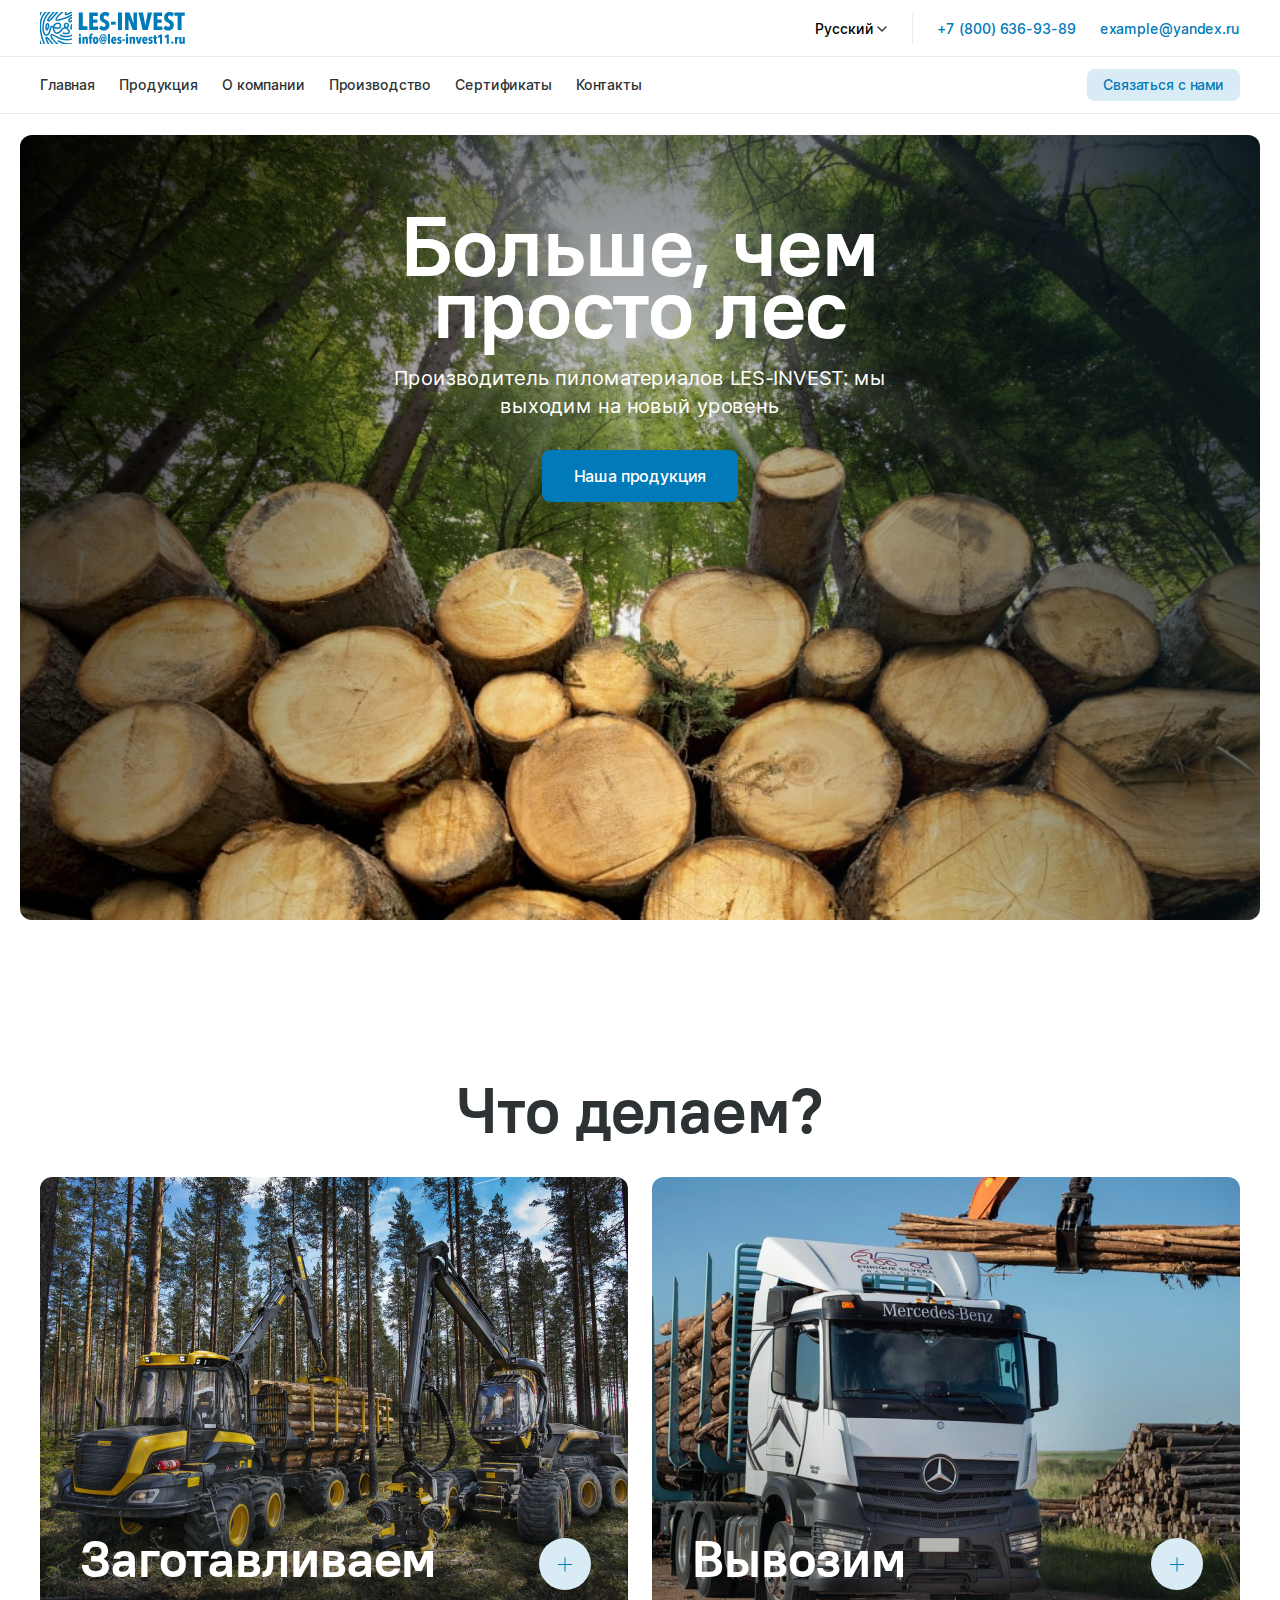
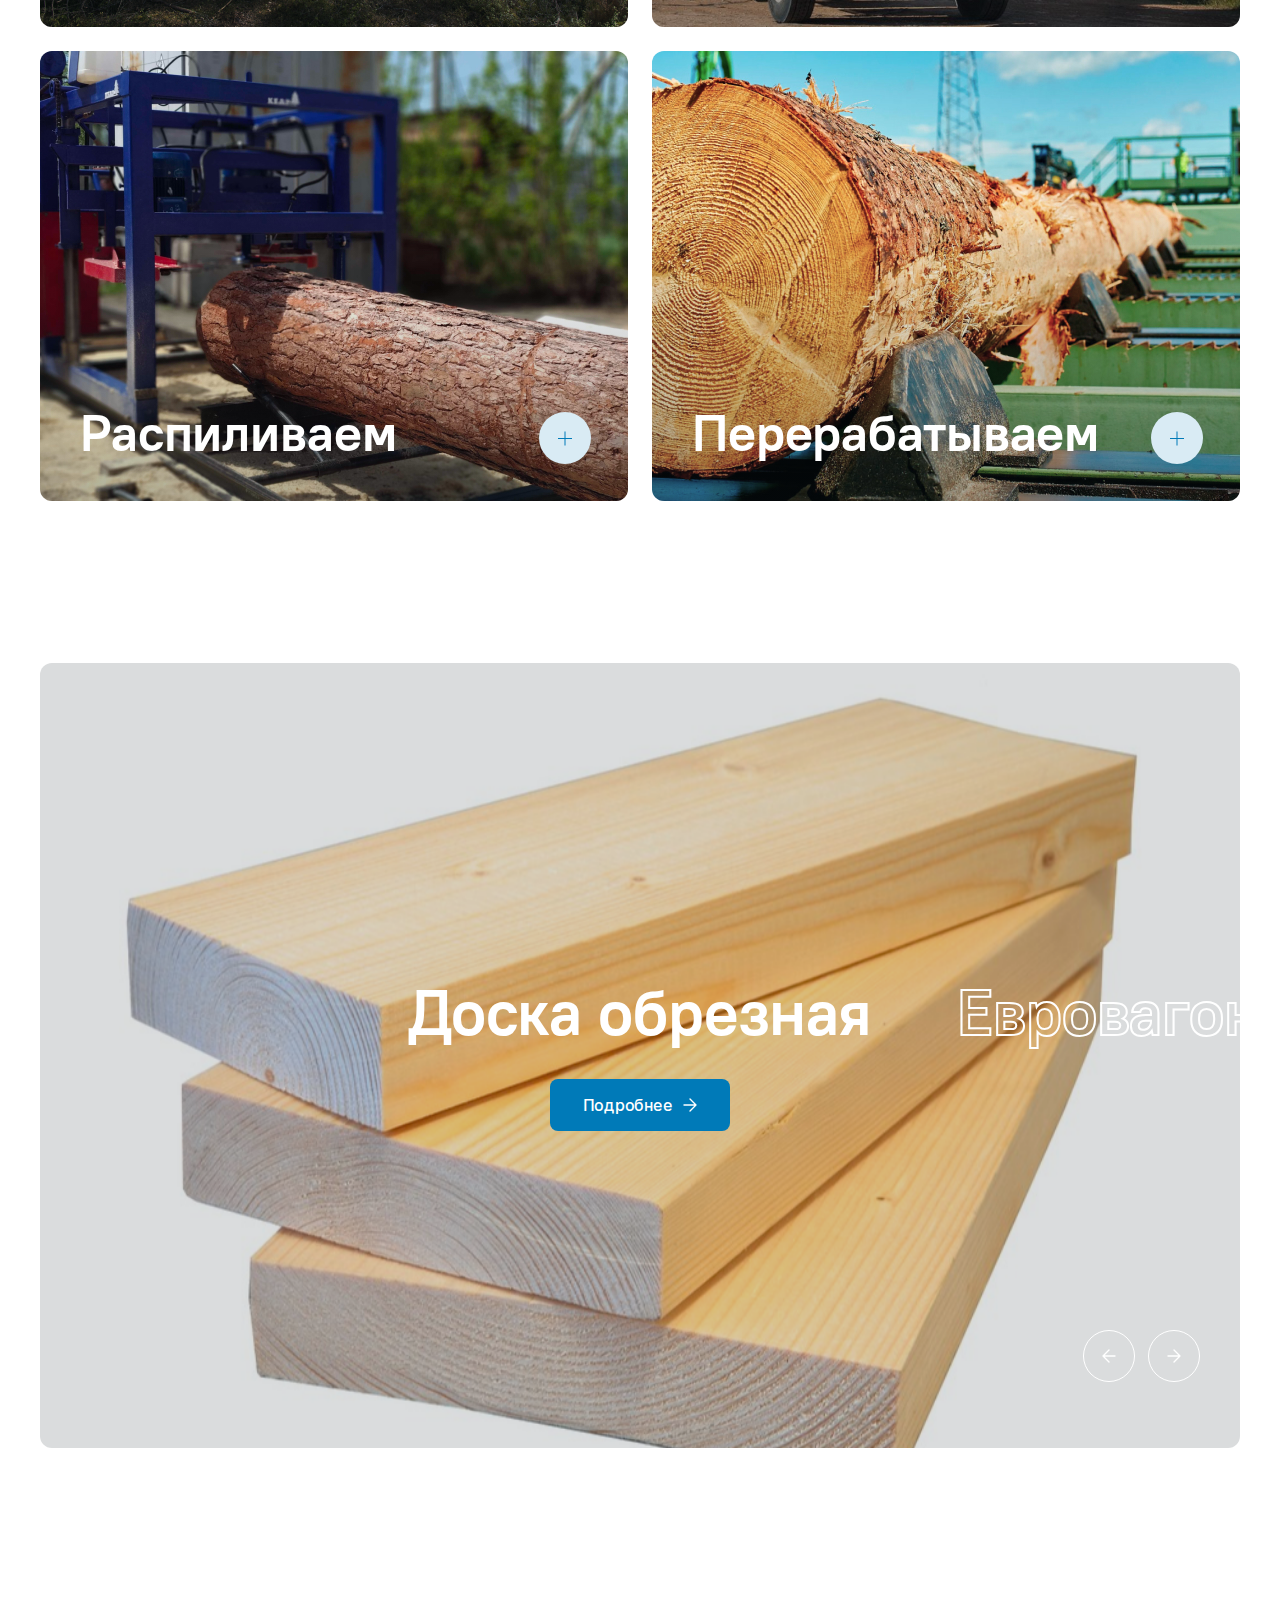
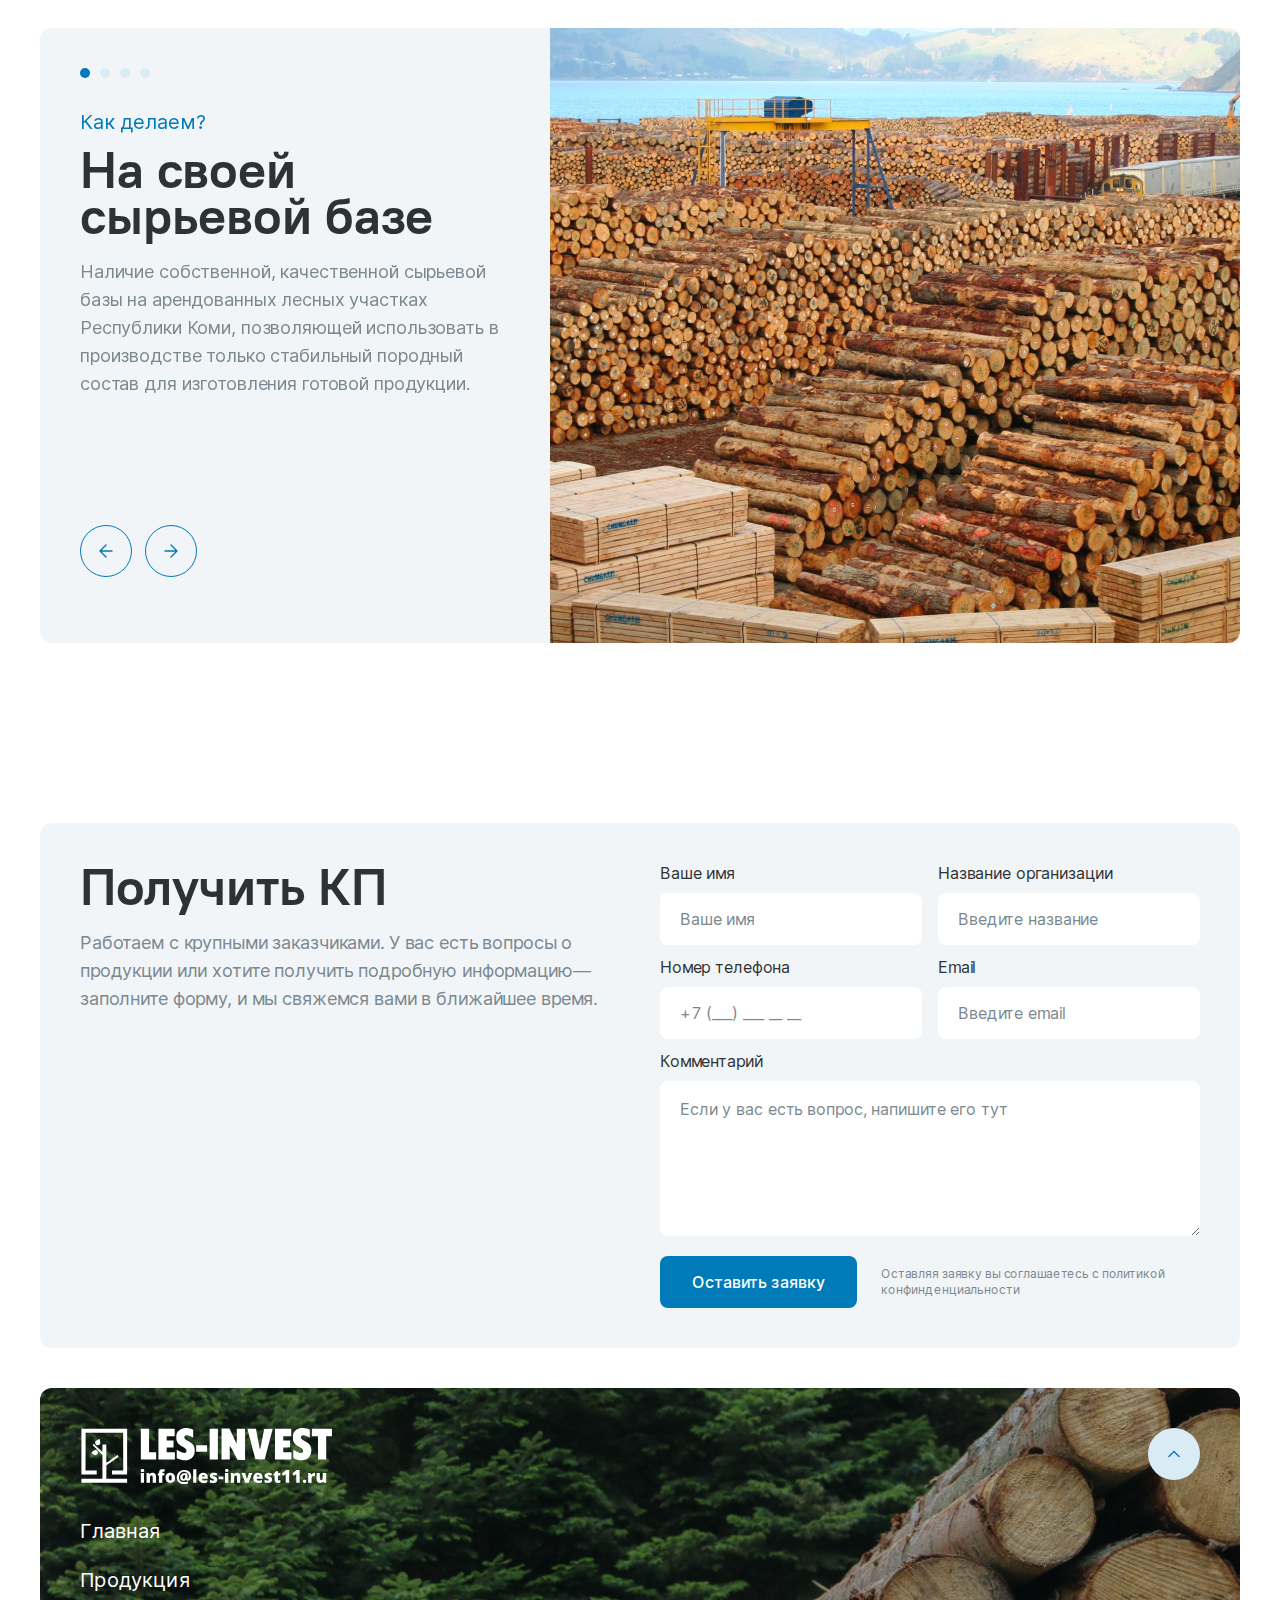
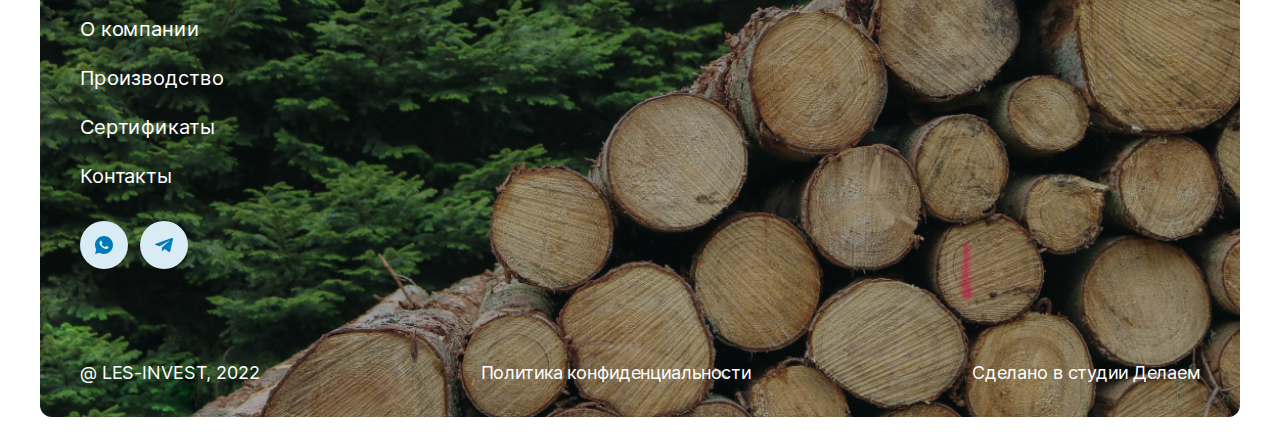
==== commit 5bd9747b: "edited files" ====
--- a/html/index.html
+++ b/html/index.html
@@ -370,7 +370,7 @@
         </div>
       </div>
     </footer>
-    <script src="https://code.jquery.com/jquery-3.2.1.min.js"></script>
+    <script src="//code.jquery.com/jquery-3.2.1.min.js"></script>
     <script src="../js/slick.js"></script>
     <script src="../js/select2.min.js"></script>
     <script src="../js/main.js"></script>
--- a/style.css
+++ b/style.css
@@ -19,4 +19,4 @@
  * Underscores is distributed under the terms of the GNU GPL v2 or later.
  *
  * Normalizing styles have been helped along thanks to the fine work of
- * Nicolas Gallagher and Jonathan Neal https://necolas.github.io/normalize.css/ */.slick-loading .slick-list{background:#fff url("./img/ajax-loader.gif") center center no-repeat}.slick-prev,.slick-next{position:absolute;display:block;height:20px;width:20px;line-height:0px;font-size:0px;cursor:pointer;background:transparent;color:transparent;top:50%;-webkit-transform:translate(0, -50%);-ms-transform:translate(0, -50%);transform:translate(0, -50%);padding:0;border:none;outline:none}.slick-prev:hover,.slick-next:hover,.slick-prev:focus,.slick-next:focus{outline:none;background:transparent;color:transparent}.slick-prev:hover:before,.slick-next:hover:before,.slick-prev:focus:before,.slick-next:focus:before{opacity:1}.slick-prev.slick-disabled:before,.slick-next.slick-disabled:before{opacity:.25}.slick-prev:before,.slick-next:before{font-family:"slick";font-size:20px;line-height:1;color:#fff;opacity:.75;-webkit-font-smoothing:antialiased;-moz-osx-font-smoothing:grayscale}.slick-prev{left:-25px}.slick-prev[dir=rtl]{left:auto;right:-25px}.slick-prev:before{content:"←"}.slick-prev:before[dir=rtl]{content:"→"}.slick-next{right:-25px}.slick-next[dir=rtl]{left:-25px;right:auto}.slick-next:before{content:"→"}.slick-next:before[dir=rtl]{content:"←"}.slick-dotted .slick-slider{margin-bottom:30px}.slick-dots{position:absolute;bottom:-25px;list-style:none;display:block;text-align:center;padding:0;margin:0;width:100%}.slick-dots li{position:relative;display:inline-block;height:20px;width:20px;margin:0 5px;padding:0;cursor:pointer}.slick-dots li button{border:0;background:transparent;display:block;height:20px;width:20px;outline:none;line-height:0px;font-size:0px;color:transparent;padding:5px;cursor:pointer}.slick-dots li button:hover,.slick-dots li button:focus{outline:none}.slick-dots li button:hover:before,.slick-dots li button:focus:before{opacity:1}.slick-dots li button:before{position:absolute;top:0;left:0;content:"•";width:20px;height:20px;font-family:"slick";font-size:6px;line-height:20px;text-align:center;color:#000;opacity:.25;-webkit-font-smoothing:antialiased;-moz-osx-font-smoothing:grayscale}.slick-dots li.slick-active button:before{color:#000;opacity:.75}.slick-slider{position:relative;display:block;box-sizing:border-box;-webkit-touch-callout:none;-webkit-user-select:none;-khtml-user-select:none;-moz-user-select:none;-ms-user-select:none;user-select:none;-ms-touch-action:pan-y;touch-action:pan-y;-webkit-tap-highlight-color:transparent}.slick-list{position:relative;overflow:hidden;display:block;margin:0;padding:0}.slick-list:focus{outline:none}.slick-list.dragging{cursor:pointer;cursor:hand}.slick-slider .slick-track,.slick-slider .slick-list{-webkit-transform:translate3d(0, 0, 0);-moz-transform:translate3d(0, 0, 0);-ms-transform:translate3d(0, 0, 0);-o-transform:translate3d(0, 0, 0);transform:translate3d(0, 0, 0)}.slick-track{position:relative;left:0;top:0;display:block}.slick-track:before,.slick-track:after{content:"";display:table}.slick-track:after{clear:both}.slick-loading .slick-track{visibility:hidden}.slick-slide{float:left;height:100%;min-height:1px;display:none}[dir=rtl] .slick-slide{float:right}.slick-slide img{display:block}.slick-slide.slick-loading img{display:none}.slick-slide.dragging img{pointer-events:none}.slick-initialized .slick-slide{display:block}.slick-loading .slick-slide{visibility:hidden}.slick-vertical .slick-slide{display:block;height:auto;border:1px solid transparent}.slick-arrow.slick-hidden{display:none}.slick-slider{position:relative;display:block;box-sizing:border-box;-webkit-touch-callout:none;-webkit-user-select:none;-khtml-user-select:none;-moz-user-select:none;-ms-user-select:none;user-select:none;-ms-touch-action:pan-y;touch-action:pan-y;-webkit-tap-highlight-color:transparent}.slick-list{position:relative;overflow:hidden;display:block;margin:0;padding:0}.slick-list:focus{outline:none}.slick-list.dragging{cursor:pointer;cursor:hand}.slick-slider .slick-track,.slick-slider .slick-list{-webkit-transform:translate3d(0, 0, 0);-moz-transform:translate3d(0, 0, 0);-ms-transform:translate3d(0, 0, 0);-o-transform:translate3d(0, 0, 0);transform:translate3d(0, 0, 0)}.slick-track{position:relative}.slick-track:before,.slick-track:after{content:"";display:table}.slick-track:after{clear:both}.slick-loading .slick-track{visibility:hidden}.slick-slide{float:left;height:100%;min-height:1px;display:none}[dir=rtl] .slick-slide{float:right}.slick-slide img{display:block}.slick-slide.slick-loading img{display:none}.slick-slide.dragging img{pointer-events:none}.slick-initialized .slick-slide{display:block}.slick-loading .slick-slide{visibility:hidden}.slick-vertical .slick-slide{display:block;height:auto;border:1px solid transparent}.slick-arrow.slick-hidden{display:none}.select2-container{box-sizing:border-box;display:inline-block;margin:0;position:relative;vertical-align:middle}.select2-container .select2-selection--single{box-sizing:border-box;cursor:pointer;display:block;height:28px;user-select:none;-webkit-user-select:none}.select2-container .select2-selection--single .select2-selection__rendered{display:block;padding-left:8px;padding-right:20px;overflow:hidden;text-overflow:ellipsis;white-space:nowrap}.select2-container .select2-selection--single .select2-selection__clear{background-color:transparent;border:none;font-size:1em}.select2-container[dir=rtl] .select2-selection--single .select2-selection__rendered{padding-right:8px;padding-left:20px}.select2-container .select2-selection--multiple{box-sizing:border-box;cursor:pointer;display:block;min-height:32px;user-select:none;-webkit-user-select:none}.select2-container .select2-selection--multiple .select2-selection__rendered{display:inline;list-style:none;padding:0}.select2-container .select2-selection--multiple .select2-selection__clear{background-color:transparent;border:none;font-size:1em}.select2-container .select2-search--inline .select2-search__field{box-sizing:border-box;border:none;font-size:100%;margin-top:5px;margin-left:5px;padding:0;max-width:100%;resize:none;height:18px;vertical-align:bottom;font-family:sans-serif;overflow:hidden;word-break:keep-all}.select2-container .select2-search--inline .select2-search__field::-webkit-search-cancel-button{-webkit-appearance:none}.select2-dropdown{background-color:#fff;border:1px solid #aaa;border-radius:4px;box-sizing:border-box;display:block;position:absolute;left:-100000px;width:100%;z-index:1051}.select2-results{display:block}.select2-results__options{list-style:none;margin:0;padding:0}.select2-results__option{padding:6px;user-select:none;-webkit-user-select:none}.select2-results__option--selectable{cursor:pointer}.select2-container--open .select2-dropdown{left:0}.select2-container--open .select2-dropdown--above{border-bottom:none;border-bottom-left-radius:0;border-bottom-right-radius:0}.select2-container--open .select2-dropdown--below{border-top:none;border-top-left-radius:0;border-top-right-radius:0}.select2-search--dropdown{display:block;padding:4px}.select2-search--dropdown .select2-search__field{padding:4px;width:100%;box-sizing:border-box}.select2-search--dropdown .select2-search__field::-webkit-search-cancel-button{-webkit-appearance:none}.select2-search--dropdown.select2-search--hide{display:none}.select2-close-mask{border:0;margin:0;padding:0;display:block;position:fixed;left:0;top:0;min-height:100%;min-width:100%;height:auto;width:auto;opacity:0;z-index:99;background-color:#fff;filter:alpha(opacity=0)}.select2-hidden-accessible{border:0 !important;clip:rect(0 0 0 0) !important;-webkit-clip-path:inset(50%) !important;clip-path:inset(50%) !important;height:1px !important;overflow:hidden !important;padding:0 !important;position:absolute !important;width:1px !important;white-space:nowrap !important}.select2-container--default .select2-selection--single{background-color:#fff;border:1px solid #aaa;border-radius:4px}.select2-container--default .select2-selection--single .select2-selection__rendered{color:#444;line-height:28px}.select2-container--default .select2-selection--single .select2-selection__clear{cursor:pointer;float:right;font-weight:bold;height:26px;margin-right:20px;padding-right:0px}.select2-container--default .select2-selection--single .select2-selection__placeholder{color:#999}.select2-container--default .select2-selection--single .select2-selection__arrow{height:26px;position:absolute;top:1px;right:1px;width:20px}.select2-container--default .select2-selection--single .select2-selection__arrow b{border-color:#888 transparent transparent transparent;border-style:solid;border-width:5px 4px 0 4px;height:0;left:50%;margin-left:-4px;margin-top:-2px;position:absolute;top:50%;width:0}.select2-container--default[dir=rtl] .select2-selection--single .select2-selection__clear{float:left}.select2-container--default[dir=rtl] .select2-selection--single .select2-selection__arrow{left:1px;right:auto}.select2-container--default.select2-container--disabled .select2-selection--single{background-color:#eee;cursor:default}.select2-container--default.select2-container--disabled .select2-selection--single .select2-selection__clear{display:none}.select2-container--default.select2-container--open .select2-selection--single .select2-selection__arrow b{border-color:transparent transparent #888 transparent;border-width:0 4px 5px 4px}.select2-container--default .select2-selection--multiple{background-color:#fff;border:1px solid #aaa;border-radius:4px;cursor:text;padding-bottom:5px;padding-right:5px;position:relative}.select2-container--default .select2-selection--multiple.select2-selection--clearable{padding-right:25px}.select2-container--default .select2-selection--multiple .select2-selection__clear{cursor:pointer;font-weight:bold;height:20px;margin-right:10px;margin-top:5px;position:absolute;right:0;padding:1px}.select2-container--default .select2-selection--multiple .select2-selection__choice{background-color:#e4e4e4;border:1px solid #aaa;border-radius:4px;box-sizing:border-box;display:inline-block;margin-left:5px;margin-top:5px;padding:0;padding-left:20px;position:relative;max-width:100%;overflow:hidden;text-overflow:ellipsis;vertical-align:bottom;white-space:nowrap}.select2-container--default .select2-selection--multiple .select2-selection__choice__display{cursor:default;padding-left:2px;padding-right:5px}.select2-container--default .select2-selection--multiple .select2-selection__choice__remove{background-color:transparent;border:none;border-right:1px solid #aaa;border-top-left-radius:4px;border-bottom-left-radius:4px;color:#999;cursor:pointer;font-size:1em;font-weight:bold;padding:0 4px;position:absolute;left:0;top:0}.select2-container--default .select2-selection--multiple .select2-selection__choice__remove:hover,.select2-container--default .select2-selection--multiple .select2-selection__choice__remove:focus{background-color:#f1f1f1;color:#333;outline:none}.select2-container--default[dir=rtl] .select2-selection--multiple .select2-selection__choice{margin-left:5px;margin-right:auto}.select2-container--default[dir=rtl] .select2-selection--multiple .select2-selection__choice__display{padding-left:5px;padding-right:2px}.select2-container--default[dir=rtl] .select2-selection--multiple .select2-selection__choice__remove{border-left:1px solid #aaa;border-right:none;border-top-left-radius:0;border-bottom-left-radius:0;border-top-right-radius:4px;border-bottom-right-radius:4px}.select2-container--default[dir=rtl] .select2-selection--multiple .select2-selection__clear{float:left;margin-left:10px;margin-right:auto}.select2-container--default.select2-container--focus .select2-selection--multiple{border:solid #000 1px;outline:0}.select2-container--default.select2-container--disabled .select2-selection--multiple{background-color:#eee;cursor:default}.select2-container--default.select2-container--disabled .select2-selection__choice__remove{display:none}.select2-container--default.select2-container--open.select2-container--above .select2-selection--single,.select2-container--default.select2-container--open.select2-container--above .select2-selection--multiple{border-top-left-radius:0;border-top-right-radius:0}.select2-container--default.select2-container--open.select2-container--below .select2-selection--single,.select2-container--default.select2-container--open.select2-container--below .select2-selection--multiple{border-bottom-left-radius:0;border-bottom-right-radius:0}.select2-container--default .select2-search--dropdown .select2-search__field{border:1px solid #aaa}.select2-container--default .select2-search--inline .select2-search__field{background:transparent;border:none;outline:0;box-shadow:none;-webkit-appearance:textfield}.select2-container--default .select2-results>.select2-results__options{max-height:200px;overflow-y:auto}.select2-container--default .select2-results__option .select2-results__option{padding-left:1em}.select2-container--default .select2-results__option .select2-results__option .select2-results__group{padding-left:0}.select2-container--default .select2-results__option .select2-results__option .select2-results__option{margin-left:-1em;padding-left:2em}.select2-container--default .select2-results__option .select2-results__option .select2-results__option .select2-results__option{margin-left:-2em;padding-left:3em}.select2-container--default .select2-results__option .select2-results__option .select2-results__option .select2-results__option .select2-results__option{margin-left:-3em;padding-left:4em}.select2-container--default .select2-results__option .select2-results__option .select2-results__option .select2-results__option .select2-results__option .select2-results__option{margin-left:-4em;padding-left:5em}.select2-container--default .select2-results__option .select2-results__option .select2-results__option .select2-results__option .select2-results__option .select2-results__option .select2-results__option{margin-left:-5em;padding-left:6em}.select2-container--default .select2-results__option--group{padding:0}.select2-container--default .select2-results__option--disabled{color:#999}.select2-container--default .select2-results__option--selected{background-color:#ddd}.select2-container--default .select2-results__option--highlighted.select2-results__option--selectable{background-color:#5897fb;color:#fff}.select2-container--default .select2-results__group{cursor:default;display:block;padding:6px}.select2-container--classic .select2-selection--single{background-color:#f7f7f7;border:1px solid #aaa;border-radius:4px;outline:0;background-image:-webkit-linear-gradient(top, white 50%, #eeeeee 100%);background-image:-o-linear-gradient(top, white 50%, #eeeeee 100%);background-image:linear-gradient(to bottom, white 50%, #eeeeee 100%);background-repeat:repeat-x;filter:progid:DXImageTransform.Microsoft.gradient(startColorstr="#FFFFFFFF", endColorstr="#FFEEEEEE", GradientType=0)}.select2-container--classic .select2-selection--single:focus{border:1px solid #5897fb}.select2-container--classic .select2-selection--single .select2-selection__rendered{color:#444;line-height:28px}.select2-container--classic .select2-selection--single .select2-selection__clear{cursor:pointer;float:right;font-weight:bold;height:26px;margin-right:20px}.select2-container--classic .select2-selection--single .select2-selection__placeholder{color:#999}.select2-container--classic .select2-selection--single .select2-selection__arrow{background-color:#ddd;border:none;border-left:1px solid #aaa;border-top-right-radius:4px;border-bottom-right-radius:4px;height:26px;position:absolute;top:1px;right:1px;width:20px;background-image:-webkit-linear-gradient(top, #eeeeee 50%, #cccccc 100%);background-image:-o-linear-gradient(top, #eeeeee 50%, #cccccc 100%);background-image:linear-gradient(to bottom, #eeeeee 50%, #cccccc 100%);background-repeat:repeat-x;filter:progid:DXImageTransform.Microsoft.gradient(startColorstr="#FFEEEEEE", endColorstr="#FFCCCCCC", GradientType=0)}.select2-container--classic .select2-selection--single .select2-selection__arrow b{border-color:#888 transparent transparent transparent;border-style:solid;border-width:5px 4px 0 4px;height:0;left:50%;margin-left:-4px;margin-top:-2px;position:absolute;top:50%;width:0}.select2-container--classic[dir=rtl] .select2-selection--single .select2-selection__clear{float:left}.select2-container--classic[dir=rtl] .select2-selection--single .select2-selection__arrow{border:none;border-right:1px solid #aaa;border-radius:0;border-top-left-radius:4px;border-bottom-left-radius:4px;left:1px;right:auto}.select2-container--classic.select2-container--open .select2-selection--single{border:1px solid #5897fb}.select2-container--classic.select2-container--open .select2-selection--single .select2-selection__arrow{background:transparent;border:none}.select2-container--classic.select2-container--open .select2-selection--single .select2-selection__arrow b{border-color:transparent transparent #888 transparent;border-width:0 4px 5px 4px}.select2-container--classic.select2-container--open.select2-container--above .select2-selection--single{border-top:none;border-top-left-radius:0;border-top-right-radius:0;background-image:-webkit-linear-gradient(top, white 0%, #eeeeee 50%);background-image:-o-linear-gradient(top, white 0%, #eeeeee 50%);background-image:linear-gradient(to bottom, white 0%, #eeeeee 50%);background-repeat:repeat-x;filter:progid:DXImageTransform.Microsoft.gradient(startColorstr="#FFFFFFFF", endColorstr="#FFEEEEEE", GradientType=0)}.select2-container--classic.select2-container--open.select2-container--below .select2-selection--single{border-bottom:none;border-bottom-left-radius:0;border-bottom-right-radius:0;background-image:-webkit-linear-gradient(top, #eeeeee 50%, white 100%);background-image:-o-linear-gradient(top, #eeeeee 50%, white 100%);background-image:linear-gradient(to bottom, #eeeeee 50%, white 100%);background-repeat:repeat-x;filter:progid:DXImageTransform.Microsoft.gradient(startColorstr="#FFEEEEEE", endColorstr="#FFFFFFFF", GradientType=0)}.select2-container--classic .select2-selection--multiple{background-color:#fff;border:1px solid #aaa;border-radius:4px;cursor:text;outline:0;padding-bottom:5px;padding-right:5px}.select2-container--classic .select2-selection--multiple:focus{border:1px solid #5897fb}.select2-container--classic .select2-selection--multiple .select2-selection__clear{display:none}.select2-container--classic .select2-selection--multiple .select2-selection__choice{background-color:#e4e4e4;border:1px solid #aaa;border-radius:4px;display:inline-block;margin-left:5px;margin-top:5px;padding:0}.select2-container--classic .select2-selection--multiple .select2-selection__choice__display{cursor:default;padding-left:2px;padding-right:5px}.select2-container--classic .select2-selection--multiple .select2-selection__choice__remove{background-color:transparent;border:none;border-top-left-radius:4px;border-bottom-left-radius:4px;color:#888;cursor:pointer;font-size:1em;font-weight:bold;padding:0 4px}.select2-container--classic .select2-selection--multiple .select2-selection__choice__remove:hover{color:#555;outline:none}.select2-container--classic[dir=rtl] .select2-selection--multiple .select2-selection__choice{margin-left:5px;margin-right:auto}.select2-container--classic[dir=rtl] .select2-selection--multiple .select2-selection__choice__display{padding-left:5px;padding-right:2px}.select2-container--classic[dir=rtl] .select2-selection--multiple .select2-selection__choice__remove{border-top-left-radius:0;border-bottom-left-radius:0;border-top-right-radius:4px;border-bottom-right-radius:4px}.select2-container--classic.select2-container--open .select2-selection--multiple{border:1px solid #5897fb}.select2-container--classic.select2-container--open.select2-container--above .select2-selection--multiple{border-top:none;border-top-left-radius:0;border-top-right-radius:0}.select2-container--classic.select2-container--open.select2-container--below .select2-selection--multiple{border-bottom:none;border-bottom-left-radius:0;border-bottom-right-radius:0}.select2-container--classic .select2-search--dropdown .select2-search__field{border:1px solid #aaa;outline:0}.select2-container--classic .select2-search--inline .select2-search__field{outline:0;box-shadow:none}.select2-container--classic .select2-dropdown{background-color:#fff;border:1px solid transparent}.select2-container--classic .select2-dropdown--above{border-bottom:none}.select2-container--classic .select2-dropdown--below{border-top:none}.select2-container--classic .select2-results>.select2-results__options{max-height:200px;overflow-y:auto}.select2-container--classic .select2-results__option--group{padding:0}.select2-container--classic .select2-results__option--disabled{color:gray}.select2-container--classic .select2-results__option--highlighted.select2-results__option--selectable{background-color:#3875d7;color:#fff}.select2-container--classic .select2-results__group{cursor:default;display:block;padding:6px}.select2-container--classic.select2-container--open .select2-dropdown{border-color:#5897fb}@font-face{font-family:"Inter Regular";src:url("./fonts/Inter-Regular.eot");src:local("Inter Regular"),local("Inter-Regular"),url("./fonts/Inter-Regular.eot?#iefix") format("embedded-opentype"),url("./fonts/Inter-Regular.woff2") format("woff2"),url("./fonts/Inter-Regular.woff") format("woff"),url("./fonts/Inter-Regular.ttf") format("truetype");font-weight:normal;font-style:normal}@font-face{font-family:"Inter Semi Bold";src:url("./fonts/Inter-SemiBold.eot");src:local("Inter Semi Bold"),local("Inter-SemiBold"),url("./fonts/Inter-SemiBold.eot?#iefix") format("embedded-opentype"),url("./fonts/Inter-SemiBold.woff2") format("woff2"),url("./fonts/Inter-SemiBold.woff") format("woff"),url("./fonts/Inter-SemiBold.ttf") format("truetype");font-weight:600;font-style:normal}@font-face{font-family:"Inter Italic";src:url("./fonts/Inter-Italic.eot");src:local("Inter Italic"),local("Inter-Italic"),url("./fonts/Inter-Italic.eot?#iefix") format("embedded-opentype"),url("./fonts/Inter-Italic.woff2") format("woff2"),url("./fonts/Inter-Italic.woff") format("woff"),url("./fonts/Inter-Italic.ttf") format("truetype");font-weight:normal;font-style:italic}@font-face{font-family:"Inter Medium";src:url("./fonts/Inter-Medium.eot");src:local("Inter Medium"),local("Inter-Medium"),url("./fonts/Inter-Medium.eot?#iefix") format("embedded-opentype"),url("./fonts/Inter-Medium.woff2") format("woff2"),url("./fonts/Inter-Medium.woff") format("woff"),url("./fonts/Inter-Medium.ttf") format("truetype");font-weight:500;font-style:normal}@font-face{font-family:"PT Root UI Bold";src:url("./fonts/PTRootUI-Bold.eot");src:local("PT Root UI Bold"),local("PTRootUI-Bold"),url("./fonts/PTRootUI-Bold.eot?#iefix") format("embedded-opentype"),url("./fonts/PTRootUI-Bold.woff2") format("woff2"),url("./fonts/PTRootUI-Bold.woff") format("woff"),url("./fonts/PTRootUI-Bold.ttf") format("truetype");font-weight:bold;font-style:normal}a,button{transition:.3s linear;-webkit-transition:.3s linear;-moz-transition:.3s linear;-o-transition:.3s linear}a{text-decoration:underline}a:hover,a:focus{text-decoration:none}button,input,.form_control{outline:none}.form_control:hover,.form_control:focus{box-shadow:none;outline:none}button{cursor:pointer}button:hover,button:focus{-webkit-box-shadow:none;-moz-box-shadow:none;box-shadow:none;outline:none}img,video{max-width:100%}*{outline:none}*,*::before,*::after{box-sizing:border-box}ul{padding:0;margin:0}ul li{list-style:none}*{outline:none;-webkit-tap-highlight-color:rgba(0,0,0,0)}*::-webkit-scrollbar{-webkit-appearance:none;width:0}*::-webkit-scrollbar:vertical{width:6px;background:#c6c8ca}*::-webkit-scrollbar-thumb{-webkit-border-radius:4px;-moz-border-radius:4px;border-radius:4px;background:#007ab8}body{background:#fff;position:relative;padding:115px 0 0;margin:0;font-family:"Inter Regular";font-size:18px;line-height:28px;color:#2d3234;letter-spacing:-0.007em}@media(max-width: 767px){body{padding-top:65px;font-size:14px;line-height:20px}}.container{width:100%;max-width:1920px;padding-left:40px;padding-right:40px;margin-left:auto;margin-right:auto}@media(max-width: 991px){.container{padding-left:30px;padding-right:30px}}@media(max-width: 767px){.container{padding-left:20px;padding-right:20px}}h1,.h1{font-size:52px;line-height:46px;font-family:"PT Root UI Bold";margin-top:0;margin-bottom:30px}@media(max-width: 1200px){h1,.h1{font-size:45px;line-height:45px}}@media(max-width: 767px){h1,.h1{font-size:32px;line-height:32px}}h2,.h2{font-size:32px;line-height:36px;font-family:"PT Root UI Bold"}@media(max-width: 767px){h2,.h2{font-size:20px;line-height:24px}}header{position:fixed;width:100%;top:0;left:0;z-index:999;background:#fff}.logo{display:flex;display:-webkit-flex;align-items:center;-webkit-align-items:center}.logo a{display:flex;display:-webkit-flex}.topbar{border-bottom:1px solid #e6ebed;padding:12px 0}.topbar .d_flex{display:flex;display:-webkit-flex;flex-wrap:wrap;-webkit-flex-wrap:wrap;justify-content:space-between;-webkit-justify-content:space-between}.topbar .mm_btn{width:40px;height:40px;display:flex;display:-webkit-flex;align-items:center;-webkit-align-items:center;justify-content:flex-end;-webkit-justify-content:flex-end}@media(min-width: 768px){.topbar .mm_btn{display:none}}.topbar .mm_btn.act .hamburger{width:20px}.topbar .mm_btn.act .hamburger span:nth-child(1){top:6px;transform:rotate(45deg);-webkit-transform:rotate(45deg);-moz-transform:rotate(45deg);-ms-transform:rotate(45deg);-o-transform:rotate(45deg)}.topbar .mm_btn.act .hamburger span:nth-child(2){opacity:0}.topbar .mm_btn.act .hamburger span:nth-child(3){bottom:6px;transform:rotate(-45deg);-webkit-transform:rotate(-45deg);-moz-transform:rotate(-45deg);-ms-transform:rotate(-45deg);-o-transform:rotate(-45deg)}.topbar .mm_btn .hamburger{background:none;border:0;position:relative;width:18px;height:14px}.topbar .mm_btn .hamburger span{position:absolute;left:0;width:100%;height:2px;background:#2d3234;transition:.3s linear;-webkit-transition:.3s linear;-moz-transition:.3s linear;-o-transition:.3s linear}.topbar .mm_btn .hamburger span:nth-child(1){top:0}.topbar .mm_btn .hamburger span:nth-child(2){top:0;bottom:0;margin:auto}.topbar .mm_btn .hamburger span:nth-child(3){bottom:0}.topbar .h_right{display:flex;display:-webkit-flex;align-items:center;-webkit-align-items:center;justify-content:space-between;-webkit-justify-content:space-between}@media(max-width: 767px){.topbar .h_right{display:none}}.topbar .h_right .h_contacts{border-left:1px solid #e6ebed;margin-left:15px}.h_contacts ul{display:flex;display:-webkit-flex;align-items:center;-webkit-align-items:center}@media(max-width: 767px){.h_contacts ul{flex-wrap:wrap;-webkit-flex-wrap:wrap}}.h_contacts ul li{padding-left:24px}@media(max-width: 767px){.h_contacts ul li{padding-left:0;width:100%;margin-bottom:16px}}.h_contacts ul li a{color:#007ab8;letter-spacing:-0.007em;text-decoration:none;font-size:14px;font-family:"Inter Medium"}.h_contacts ul li a:hover,.h_contacts ul li a:focus{text-decoration:none}.h_lang{position:relative;font-family:"Inter Medium"}.h_lang:hover .h_dropdown{display:block}.h_lang .h_lang_btn{background:none;border:0;position:relative;font-size:14px;font-family:"Inter Medium";display:flex;display:-webkit-flex;align-items:center;-webkit-align-items:center;padding:5px 10px}@media(max-width: 767px){.h_lang .h_lang_btn{font-size:16px;padding-left:0}}.h_lang .h_lang_btn:after{content:"";background-image:url("data:image/svg+xml;charset=UTF-8,%3csvg width='10' height='6' viewBox='0 0 10 6' fill='none' xmlns='http://www.w3.org/2000/svg'%3e%3cpath d='M1 1L5 5L9 1' stroke='%232D3234' stroke-width='1.4' stroke-linecap='round' stroke-linejoin='round'/%3e%3c/svg%3e ");width:10px;height:6px;margin-top:2px;margin-left:3px}.h_lang .h_dropdown{display:none;background:#fff;position:absolute;top:100%;left:0;-webkit-box-shadow:0px 8px 24px rgba(6,29,40,.12);-moz-box-shadow:0px 8px 24px rgba(6,29,40,.12);box-shadow:0px 8px 24px rgba(6,29,40,.12);-webkit-border-radius:8px;-moz-border-radius:8px;border-radius:8px;padding:10px 0;min-width:90px}.h_lang .h_dropdown ul li a{font-size:14px;line-height:16px;text-decoration:none;color:#2d3234;display:inline-block;padding:5px 15px}.h_lang .h_dropdown ul li a:hover,.h_lang .h_dropdown ul li a:focus{color:#007ab8}@media(min-width: 768px){.navbar{border-bottom:1px solid #e6ebed;padding:12px 0}}@media(min-width: 768px){.navbar .main_menu{display:flex;display:-webkit-flex;align-items:center;-webkit-align-items:center;justify-content:space-between;-webkit-justify-content:space-between;flex-wrap:wrap;-webkit-flex-wrap:wrap}}@media(max-width: 767px){.navbar .main_menu{position:fixed;top:65px;bottom:0;left:0;background:#fff;z-index:999;width:100%;padding:35px 20px 35px;transition:.3s linear;-webkit-transition:.3s linear;-moz-transition:.3s linear;-o-transition:.3s linear;transform:translateX(100%);-webkit-transform:translateX(100%);-moz-transform:translateX(100%);-ms-transform:translateX(100%);-o-transform:translateX(100%);opacity:0}.navbar .main_menu.open{opacity:1;transform:translateX(0);-webkit-transform:translateX(0);-moz-transform:translateX(0);-ms-transform:translateX(0);-o-transform:translateX(0)}}.navbar .main_menu ul.nav{display:flex;display:-webkit-flex;flex-wrap:wrap;-webkit-flex-wrap:wrap;align-items:center;-webkit-align-items:center}@media(max-width: 767px){.navbar .main_menu ul.nav{width:100%;border-bottom:1px solid #e6ebed;padding-bottom:10px;margin-bottom:25px}}@media(max-width: 767px){.navbar .main_menu ul.nav li{width:100%;margin-bottom:16px}}@media(min-width: 768px){.navbar .main_menu ul.nav li:first-child a{padding-left:0}}.navbar .main_menu ul.nav li a{color:#2d3234;text-decoration:none;display:inline-block;padding:8px 12px;font-size:14px;line-height:16px;font-family:"Inter Medium"}@media(max-width: 991px){.navbar .main_menu ul.nav li a{padding:8px}}@media(max-width: 767px){.navbar .main_menu ul.nav li a{font-size:16px;padding:0}}.navbar .main_menu ul.nav li a:hover,.navbar .main_menu ul.nav li a:focus{text-decoration:underline;color:#007ab8}@media(min-width: 768px){.navbar .main_menu .h_lang,.navbar .main_menu .h_contacts{display:none}}.navbar .main_menu .h_lang{margin-bottom:18px}.navbar .main_menu .h_contacts{margin-bottom:10px}@media(max-width: 767px){.navbar .main_menu .btn_secondary{width:100%;padding:14px 24px;text-align:center}}.btn_secondary{display:inline-block;background:#d9ebf4;color:#007ab8;padding:8px 16px;font-size:14px;font-family:"Inter Medium";text-decoration:none;border:0;line-height:16px;-webkit-border-radius:8px;-moz-border-radius:8px;border-radius:8px;transition:.3s linear;-webkit-transition:.3s linear;-moz-transition:.3s linear;-o-transition:.3s linear}.btn_secondary:hover{color:#fff;background:#a8dbf4}.page_noscroll{overflow:hidden}.page_noscroll body{overflow:hidden}.first_screen{padding:20px 0}@media(max-width: 767px){.first_screen{padding:10px 0}}.first_screen .container{padding-right:20px;padding-left:20px}@media(max-width: 767px){.first_screen .container{padding-right:10px;padding-left:10px}}.first_screen .first_screen_container{background-position:center;background-size:cover;position:relative;width:100%;height:calc(100vh - 115px);-webkit-border-radius:12px;-moz-border-radius:12px;border-radius:12px;overflow:hidden;padding-top:80px;display:flex;display:-webkit-flex;justify-content:center;-webkit-justify-content:center}@media(max-width: 767px){.first_screen .first_screen_container{padding-top:40px;height:calc(100vh - 65px)}}.first_screen .first_screen_container:after{content:"";position:absolute;width:100%;height:100%;top:0;right:0;background:linear-gradient(60.84deg, rgba(9, 22, 28, 0) 43.31%, #09161C 100%)}.first_screen .first_screen_container:before{content:"";position:absolute;width:100%;height:100%;top:0;left:0;background:linear-gradient(298.91deg, rgba(9, 22, 28, 0) 50.41%, #000000 100.34%, #09161C 100.34%)}.first_screen .first_screen_container .first_screen_content{color:#fff;text-align:center;position:relative;z-index:1;width:100%;max-width:545px;padding:0 16px}.first_screen .first_screen_container .first_screen_content h1,.first_screen .first_screen_container .first_screen_content .h1{color:#fff;font-size:84px;line-height:62px;font-family:"PT Root UI Bold";margin-bottom:25px}@media(max-width: 1200px){.first_screen .first_screen_container .first_screen_content h1,.first_screen .first_screen_container .first_screen_content .h1{font-size:55px;line-height:55px}}@media(max-width: 767px){.first_screen .first_screen_container .first_screen_content h1,.first_screen .first_screen_container .first_screen_content .h1{font-size:42px;line-height:36px;margin-bottom:12px}}.first_screen .first_screen_container .first_screen_content .sub_title{font-size:20px;line-height:28px;font-family:"Inter Regular";margin-bottom:30px}@media(max-width: 767px){.first_screen .first_screen_container .first_screen_content .sub_title{font-size:14px;line-height:20px;margin-bottom:20px}}.btn_primary{display:inline-block;background:#007ab8;border:0;color:#fff;font-size:16px;line-height:20px;font-family:"Inter Medium";text-decoration:none;padding:16px 32px;white-space:nowrap;-webkit-border-radius:8px;-moz-border-radius:8px;border-radius:8px;transition:.3s linear;-webkit-transition:.3s linear;-moz-transition:.3s linear;-o-transition:.3s linear}@media(max-width: 767px){.btn_primary{padding:12px 24px;font-size:14px}}.btn_primary:hover,.btn_primary:focus{background:#0092db;text-decoration:none}.btn_primary.read_more{display:flex;display:-webkit-flex;align-items:center;-webkit-align-items:center;justify-content:center;-webkit-justify-content:center;max-width:180px}.btn_primary.read_more:after{content:"";width:14px;height:14px;background-image:url("data:image/svg+xml;charset=UTF-8,%3csvg width='14' height='14' viewBox='0 0 14 14' fill='none' xmlns='http://www.w3.org/2000/svg'%3e%3cpath d='M1 7H13M13 7L7 1M13 7L7 13' stroke='white' stroke-width='1.4' stroke-linecap='round' stroke-linejoin='round'/%3e%3c/svg%3e ");margin-left:10px}.main_services{padding:138px 0}@media(max-width: 1200px){.main_services{padding:80px 0}}@media(max-width: 767px){.main_services{padding:65px 0}}.main_services .title{font-size:64px;line-height:64px;text-align:center;font-family:"PT Root UI Bold";margin-bottom:35px}@media(max-width: 1200px){.main_services .title{font-size:50px;line-height:50px}}@media(max-width: 767px){.main_services .title{text-align:left;font-size:32px;line-height:32px;margin-bottom:20px}}@media(min-width: 768px){.main_services_list{display:flex;display:-webkit-flex;flex-wrap:wrap;-webkit-flex-wrap:wrap;margin:0 -12px}}@media(max-width: 767px){.main_services_list{margin-right:-12px}.main_services_list .slick-list{margin-bottom:25px;padding-right:18px}}.main_services_list .item{width:50%;padding:0 12px;margin-bottom:24px}@media(max-width: 1200px){.main_services_list .item{width:100%}}@media(max-width: 767px){.main_services_list .item{margin-bottom:0;padding-left:0}}.main_services_list .item .main_services_item{background-position:center;background-size:cover;position:relative;overflow:hidden;-webkit-border-radius:12px;-moz-border-radius:12px;border-radius:12px;color:#fff;width:100%;height:100%;min-height:450px;padding:40px 115px 40px 40px}@media(min-width: 768px){.main_services_list .item .main_services_item{display:flex;display:-webkit-flex;flex-direction:column;-webkit-flex-direction:column;justify-content:space-between;-webkit-justify-content:space-between}}@media(max-width: 767px){.main_services_list .item .main_services_item{padding:0;color:#2d3234;background:#f2f5f7}}@media(min-width: 768px){.main_services_list .item .main_services_item:hover:before{opacity:1}.main_services_list .item .main_services_item:hover .main_services_desc{opacity:1}.main_services_list .item .main_services_item:hover .main_services_title{transform:translateY(0);-webkit-transform:translateY(0);-moz-transform:translateY(0);-ms-transform:translateY(0);-o-transform:translateY(0)}.main_services_list .item .main_services_item:hover .serv_btn:before{transform:rotate(45deg);-webkit-transform:rotate(45deg);-moz-transform:rotate(45deg);-ms-transform:rotate(45deg);-o-transform:rotate(45deg)}.main_services_list .item .main_services_item:hover .serv_btn:after{transform:rotate(-45deg);-webkit-transform:rotate(-45deg);-moz-transform:rotate(-45deg);-ms-transform:rotate(-45deg);-o-transform:rotate(-45deg)}}.main_services_list .item .main_services_item:before{content:"";position:absolute;width:100%;height:100%;background:#007ab8;top:0;left:0;z-index:1;transition:.3s linear;-webkit-transition:.3s linear;-moz-transition:.3s linear;-o-transition:.3s linear;opacity:0}@media(max-width: 767px){.main_services_list .item .main_services_item:before{display:none}}.main_services_list .item .main_services_item .img{position:absolute;top:0;left:0;width:100%;height:100%;background-size:cover;background-position:center}@media(max-width: 767px){.main_services_list .item .main_services_item .img{position:relative;height:300px;width:100%}}@media(max-width: 575px){.main_services_list .item .main_services_item .img{height:200px}}.main_services_list .item .main_services_item .img:after{content:"";position:absolute;width:100%;height:100%;left:0;top:0;background:linear-gradient(180deg, rgba(9, 22, 28, 0) 29.17%, rgba(9, 22, 28, 0.32) 100%)}.main_services_list .item .main_services_item .main_services_title{position:relative;z-index:2;margin-bottom:16px;transition:.3s linear;-webkit-transition:.3s linear;-moz-transition:.3s linear;-o-transition:.3s linear}@media(min-width: 768px){.main_services_list .item .main_services_item .main_services_title{transform:translateY(318px);-webkit-transform:translateY(318px);-moz-transform:translateY(318px);-ms-transform:translateY(318px);-o-transform:translateY(318px)}}@media(max-width: 767px){.main_services_list .item .main_services_item .main_services_title{font-size:24px;line-height:26px;color:#fff;margin-top:-46px;padding:0 16px}}.main_services_list .item .main_services_item .main_services_desc{position:relative;z-index:2;transition:.3s linear;-webkit-transition:.3s linear;-moz-transition:.3s linear;-o-transition:.3s linear}@media(min-width: 768px){.main_services_list .item .main_services_item .main_services_desc{opacity:0}}@media(max-width: 767px){.main_services_list .item .main_services_item .main_services_desc{padding:16px;color:#7b888f}}.main_services_list .item .main_services_item .serv_btn{position:absolute;right:37px;bottom:37px;width:52px;height:52px;background:#d9ebf4;-webkit-border-radius:50%;-moz-border-radius:50%;border-radius:50%;z-index:2}@media(max-width: 767px){.main_services_list .item .main_services_item .serv_btn{display:none}}.main_services_list .item .main_services_item .serv_btn:before,.main_services_list .item .main_services_item .serv_btn:after{content:"";position:absolute;top:0;right:0;bottom:0;left:0;margin:auto;width:14px;height:1px;background:#007ab8;transition:.3s linear;-webkit-transition:.3s linear;-moz-transition:.3s linear;-o-transition:.3s linear}.main_services_list .item .main_services_item .serv_btn:after{transform:rotate(90deg);-webkit-transform:rotate(90deg);-moz-transform:rotate(90deg);-ms-transform:rotate(90deg);-o-transform:rotate(90deg)}@media(max-width: 767px){.slick-dots{position:relative;width:100%;display:flex;display:-webkit-flex;bottom:0;padding-right:30px}.slick-dots li{flex-grow:1;width:auto;height:auto;margin:0;padding:0 4px}.slick-dots li:first-child{padding-left:0}.slick-dots li:last-child{padding-right:0}.slick-dots li.slick-active button{background:#007ab8}.slick-dots li button{background:#e6ebed;-webkit-border-radius:10px;-moz-border-radius:10px;border-radius:10px;width:100%;height:2px;padding:0}.slick-dots li button:before{display:none}}.slick-arrow{width:52px;height:52px;border:1px solid #fff;-webkit-border-radius:50%;-moz-border-radius:50%;border-radius:50%;z-index:2;opacity:1}.slick-arrow:hover:before,.slick-arrow:focus:before{background-image:url("data:image/svg+xml;charset=UTF-8,%3csvg width='14' height='14' viewBox='0 0 14 14' fill='none' xmlns='http://www.w3.org/2000/svg'%3e%3cpath d='M1 7H13M13 7L7 1M13 7L7 13' stroke='%23007AB8' stroke-width='1.4' stroke-linecap='round' stroke-linejoin='round'/%3e%3c/svg%3e ")}.slick-arrow:before{content:"";position:absolute;top:0;right:0;bottom:0;left:0;margin:auto;width:14px;height:14px;opacity:1;background-image:url("data:image/svg+xml;charset=UTF-8,%3csvg width='14' height='14' viewBox='0 0 14 14' fill='none' xmlns='http://www.w3.org/2000/svg'%3e%3cpath d='M1 7H13M13 7L7 1M13 7L7 13' stroke='white' stroke-width='1.4' stroke-linecap='round' stroke-linejoin='round'/%3e%3c/svg%3e ")}.slick-arrow.slick-prev:before{transform:rotate(180deg);-webkit-transform:rotate(180deg);-moz-transform:rotate(180deg);-ms-transform:rotate(180deg);-o-transform:rotate(180deg)}.main_catalog{margin-bottom:180px}@media(max-width: 1200px){.main_catalog{margin-bottom:90px}}@media(max-width: 767px){.main_catalog{display:none}}.main_catalog_list{-webkit-border-radius:12px;-moz-border-radius:12px;border-radius:12px;overflow:hidden}.main_catalog_list .main_catalog_item{position:relative}.main_catalog_list .main_catalog_item .img{width:100%;height:calc(100vh - 115px);background-position:center;background-size:cover}@media(max-width: 767px){.main_catalog_list .main_catalog_item .img{height:calc(100vh - 65px)}}.main_catalog_list .main_catalog_item .main_catalog_item_content{position:absolute;top:0;right:0;bottom:0;left:0;margin:auto;width:100%;display:flex;display:-webkit-flex;align-items:center;-webkit-align-items:center;justify-content:center;-webkit-justify-content:center;overflow:hidden}.main_catalog_list .main_catalog_item .main_catalog_item_content .read_more{margin:auto}.main_catalog_list .main_catalog_item .main_catalog_item_content .center{width:100%}.main_catalog_list .main_catalog_item .main_catalog_item_content .center .d_flex{display:flex;display:-webkit-flex;align-items:center;-webkit-align-items:center;justify-content:center;-webkit-justify-content:center;margin-bottom:35px}.main_catalog_list .main_catalog_item .main_catalog_item_content .center .d_flex>div{text-align:center}.main_catalog_list .main_catalog_item .main_catalog_item_content .center .d_flex .title{color:#fff;font-size:64px;line-height:64px;font-family:"PT Root UI Bold";white-space:nowrap;position:relative}@media(max-width: 1200px){.main_catalog_list .main_catalog_item .main_catalog_item_content .center .d_flex .title{font-size:45px;line-height:45px}}.main_catalog_list .main_catalog_item .main_catalog_item_content .center .d_flex .title .prev,.main_catalog_list .main_catalog_item .main_catalog_item_content .center .d_flex .title .next{color:transparent;-webkit-text-stroke:2px #fff;text-stroke:2px #fff;position:absolute}.main_catalog_list .main_catalog_item .main_catalog_item_content .center .d_flex .title .next{left:calc(100% + 85px);top:0;bottom:0;margin:auto}.main_catalog_list .main_catalog_item .main_catalog_item_content .center .d_flex .title .prev{right:calc(100% + 85px);top:0;bottom:0;margin:auto}.main_catalog_list .slick-next{right:40px;top:initial;bottom:40px}.main_catalog_list .slick-prev{bottom:40px;top:initial;right:105px;left:initial}@media(max-width: 767px){.catalog{padding:20px 0;margin-bottom:30px}}@media(min-width: 768px){.d_hide{display:none}}.catalog_list{display:flex;display:-webkit-flex;flex-wrap:wrap;-webkit-flex-wrap:wrap;margin:0 -12px}.catalog_list .item{width:50%;padding:0 12px;margin-bottom:24px}@media(max-width: 767px){.catalog_list .item{width:100%;margin-bottom:12px}}.catalog_list .item .catalog_item{display:flex;display:-webkit-flex;align-items:flex-end;-webkit-align-items:flex-end;padding:40px;width:100%;height:450px;position:relative;overflow:hidden;-webkit-border-radius:12px;-moz-border-radius:12px;border-radius:12px;text-decoration:none}@media(max-width: 767px){.catalog_list .item .catalog_item{height:300px}}@media(max-width: 575px){.catalog_list .item .catalog_item{height:220px;padding:16px}}.catalog_list .item .catalog_item:hover{text-decoration:none}@media(min-width: 768px){.catalog_list .item .catalog_item:hover .catalog_item_content .read_more{opacity:1}}.catalog_list .item .catalog_item:hover .img{transform:scale(1.05);-webkit-transform:scale(1.05);-moz-transform:scale(1.05);-ms-transform:scale(1.05);-o-transform:scale(1.05)}.catalog_list .item .catalog_item:before{content:"";position:absolute;width:100%;height:100%;left:0;top:0;background:linear-gradient(180deg, rgba(9, 22, 28, 0.02) 0%, rgba(9, 22, 28, 0.28) 100%);z-index:1}.catalog_list .item .catalog_item .img{position:absolute;top:0;left:0;width:100%;height:100%;-webkit-border-radius:12px;-moz-border-radius:12px;border-radius:12px;background-size:cover;background-position:center;transition:.3s linear;-webkit-transition:.3s linear;-moz-transition:.3s linear;-o-transition:.3s linear}.catalog_list .item .catalog_item .catalog_item_content{position:relative;z-index:2}.catalog_list .item .catalog_item .catalog_item_content .read_more{color:#fff;display:flex;display:-webkit-flex;align-items:center;-webkit-align-items:center;position:relative;font-size:16px;line-height:20px;font-family:"Inter Medium";margin-bottom:15px;transition:.3s linear;-webkit-transition:.3s linear;-moz-transition:.3s linear;-o-transition:.3s linear;opacity:0}.catalog_list .item .catalog_item .catalog_item_content .read_more:after{content:"";width:7px;height:12px;background-image:url("data:image/svg+xml;charset=UTF-8,%3csvg width='7' height='12' viewBox='0 0 7 12' fill='none' xmlns='http://www.w3.org/2000/svg'%3e%3cpath d='M1 11L6 6L1 1' stroke='white' stroke-width='1.4' stroke-linecap='round' stroke-linejoin='round'/%3e%3c/svg%3e ");margin-left:10px;margin-top:2px}.catalog_list .item .catalog_item .catalog_item_content .title{color:#fff;font-size:32px;line-height:36px;font-family:"PT Root UI Bold"}@media(max-width: 767px){.catalog_list .item .catalog_item .catalog_item_content .title{line-height:32px}}.how_doing{margin-bottom:180px}@media(max-width: 1200px){.how_doing{margin-bottom:90px}}@media(max-width: 767px){.how_doing{margin-bottom:60px}}@media(max-width: 767px){.how_doing .h1{margin-bottom:18px}}.how_doing_slider .slick-arrow{border:1px solid #007ab8}@media(max-width: 767px){.how_doing_slider .slick-arrow{display:none !important}}.how_doing_slider .slick-arrow:before{background-image:url("data:image/svg+xml;charset=UTF-8,%3csvg width='14' height='14' viewBox='0 0 14 14' fill='none' xmlns='http://www.w3.org/2000/svg'%3e%3cpath d='M1 7H13M13 7L7 1M13 7L7 13' stroke='%23007AB8' stroke-width='1.4' stroke-linecap='round' stroke-linejoin='round'/%3e%3c/svg%3e ")}.how_doing_slider .slick-prev{top:initial;bottom:40px;left:40px}.how_doing_slider .slick-next{top:initial;bottom:40px;right:initial;left:105px}@media(min-width: 768px){.how_doing_slider .slick-dots{position:absolute;bottom:initial;top:40px;left:40px;display:flex;display:-webkit-flex}.how_doing_slider .slick-dots li{width:auto;height:auto}.how_doing_slider .slick-dots li:first-child{margin-left:0}.how_doing_slider .slick-dots li.slick-active button{background:#007ab8}.how_doing_slider .slick-dots li button{padding:0;width:10px;height:10px;-webkit-border-radius:50%;-moz-border-radius:50%;border-radius:50%;background:#d9ebf4}.how_doing_slider .slick-dots li button:before{display:none}}.how_doing_slider .how_doing_item{-webkit-border-radius:12px;-moz-border-radius:12px;border-radius:12px;display:flex;display:-webkit-flex;flex-wrap:wrap;-webkit-flex-wrap:wrap;background:#f2f5f7;overflow:hidden}@media(max-width: 767px){.how_doing_slider .how_doing_item{background:#fff}}.how_doing_slider .how_doing_item .txt_block{width:42.5%;padding:80px 40px}@media(max-width: 1200px){.how_doing_slider .how_doing_item .txt_block{width:50%}}@media(max-width: 767px){.how_doing_slider .how_doing_item .txt_block{width:100%;order:2;padding:16px 16px 60px;background:#f2f5f7;min-height:232px}}.how_doing_slider .how_doing_item .txt_block span{color:#007ab8;font-size:20px;line-height:28px;font-family:"Inter Regular";display:block;margin-bottom:10px}@media(max-width: 767px){.how_doing_slider .how_doing_item .txt_block span{display:none}}.how_doing_slider .how_doing_item .txt_block .h1{margin-bottom:20px}@media(max-width: 991px){.how_doing_slider .how_doing_item .txt_block .h1{font-size:30px;line-height:30px}}@media(max-width: 767px){.how_doing_slider .how_doing_item .txt_block .h1{font-size:24px;margin-bottom:10px}}.how_doing_slider .how_doing_item .txt_block .desc{color:#7b888f}@media(max-width: 991px){.how_doing_slider .how_doing_item .txt_block .desc{font-size:16px}}@media(max-width: 767px){.how_doing_slider .how_doing_item .txt_block .desc{font-size:14px;line-height:20px}}.how_doing_slider .how_doing_item .img_block{width:57.5%;background-size:cover;background-position:center;height:615px}@media(max-width: 1200px){.how_doing_slider .how_doing_item .img_block{width:50%}}@media(max-width: 767px){.how_doing_slider .how_doing_item .img_block{width:100%;order:1;height:300px}}@media(max-width: 575px){.how_doing_slider .how_doing_item .img_block{height:200px}}.kp{margin-bottom:40px}@media(max-width: 767px){.kp{margin-bottom:20px}}.kp_content{background:#f2f5f7;padding:40px;-webkit-border-radius:12px;-moz-border-radius:12px;border-radius:12px}@media(max-width: 767px){.kp_content{padding:16px}}@media(min-width: 768px){.kp_content .h1{margin-bottom:20px}}.kp_content .kp_row{display:flex;display:-webkit-flex;flex-wrap:wrap;-webkit-flex-wrap:wrap}@media(min-width: 768px){.kp_content .kp_row{margin:0 -10px}}@media(min-width: 768px)and (max-width: 991px){.kp_content .kp_row .col_left{width:40%}.kp_content .kp_row .col_right{width:60%}}@media(min-width: 992px){.kp_content .kp_row{margin:0 -20px}}@media(min-width: 768px){.kp_content .kp_row>div{padding:0 10px}}@media(min-width: 992px){.kp_content .kp_row>div{width:50%;padding:0 20px}}@media(max-width: 767px){.kp_content .kp_row .col_left{margin-bottom:20px}}@media(max-width: 575px){.kp_content .kp_row .col_left .h1{font-size:24px;line-height:26px;margin-bottom:10px}}.kp_content .desc{color:#7b888f}.kp_form .row{display:flex;display:-webkit-flex;flex-wrap:wrap;-webkit-flex-wrap:wrap;margin:0 -8px}.kp_form .row .col{padding:0 8px;margin-bottom:12px}@media(max-width: 767px){.kp_form .row .col{margin-bottom:12px}}.kp_form .row .col:last-child,.kp_form .row .col:last-of-type{margin-bottom:0}.kp_form .row .col.w_50{width:50%}@media(max-width: 991px){.kp_form .row .col.w_50{width:100%}}.kp_form .row .col.w_100{width:100%}.kp_form .row .col.w_40{width:40%}.kp_form .row .col.w_60{width:60%}@media(max-width: 991px){.kp_form .btn_primary{width:100%;text-align:center;margin-bottom:15px}}form label{display:block;font-size:16px;line-height:20px;margin-bottom:10px}@media(max-width: 767px){form label{font-size:14px;line-height:20px;margin-bottom:5px}}.form_control{background:#fff;border:0;-webkit-border-radius:8px;-moz-border-radius:8px;border-radius:8px;height:52px;width:100%;padding-left:20px;color:#2d3234;font-size:16px;font-family:"Inter Regular";letter-spacing:-0.007em}@media(max-width: 767px){.form_control{height:44px;padding-left:12px;font-size:14px}}.form_control::-webkit-input-placeholder{color:#7b888f;font-size:16px;font-family:"Inter Regular";letter-spacing:-0.007em}@media(max-width: 767px){.form_control::-webkit-input-placeholder{font-size:14px}}.form_control::-ms-input-placeholder{color:#7b888f;font-size:16px;font-family:"Inter Regular";letter-spacing:-0.007em}@media(max-width: 767px){.form_control::-ms-input-placeholder{font-size:14px}}.form_control:-ms-input-placeholder{color:#7b888f;font-size:16px;font-family:"Inter Regular";letter-spacing:-0.007em}@media(max-width: 767px){.form_control:-ms-input-placeholder{font-size:14px}}.form_control:-moz-placeholder{color:#7b888f;font-size:16px;font-family:"Inter Regular";letter-spacing:-0.007em}@media(max-width: 767px){.form_control:-moz-placeholder{font-size:14px}}.form_control::-moz-placeholder{color:#7b888f;font-size:16px;font-family:"Inter Regular";letter-spacing:-0.007em}@media(max-width: 767px){.form_control::-moz-placeholder{font-size:14px}}textarea.form_control{height:155px;padding-top:18px}@media(max-width: 767px){textarea.form_control{height:130px;padding-top:12px}}.agree{color:#7b888f;font-size:12px;line-height:16px;margin-left:24px}@media(max-width: 991px){.agree{margin-left:0;text-align:center}}.ai_center{display:flex;display:-webkit-flex;align-items:center;-webkit-align-items:center}@media(max-width: 991px){.ai_center{flex-wrap:wrap;-webkit-flex-wrap:wrap}}footer{padding-bottom:20px}.f_content{-webkit-border-radius:12px;-moz-border-radius:12px;border-radius:12px;background-position:center;background-size:cover;position:relative;padding:40px 40px 30px;color:#fff;overflow:hidden}@media(max-width: 991px){.f_content{text-align:center}}.f_content:before{content:"";position:absolute;width:100%;height:100%;left:0;top:0;background:rgba(9,22,28,.32)}.f_content>div{position:relative}.f_content ul li{list-style:none}.f_content .f_logo{margin-bottom:25px}@media(max-width: 991px){.f_content .f_logo{margin-bottom:15px}}.f_content .scroll_up{position:absolute;top:40px;right:40px;background:#d9ebf4;width:52px;height:52px;-webkit-border-radius:50%;-moz-border-radius:50%;border-radius:50%;cursor:pointer;transition:.3s linear;-webkit-transition:.3s linear;-moz-transition:.3s linear;-o-transition:.3s linear}@media(max-width: 991px){.f_content .scroll_up{display:none}}.f_content .scroll_up:hover,.f_content .scroll_up:focus{background:#a8dbf4}.f_content .scroll_up:hover:before,.f_content .scroll_up:focus:before{background-image:url("data:image/svg+xml;charset=UTF-8,%3csvg width='12' height='8' viewBox='0 0 12 8' fill='none' xmlns='http://www.w3.org/2000/svg'%3e%3cpath d='M11 6.5L6 1.5L1 6.5' stroke='%23fff' stroke-width='1.4' stroke-linecap='round' stroke-linejoin='round'/%3e%3c/svg%3e ")}.f_content .scroll_up:before{content:"";position:absolute;top:0;right:0;bottom:0;left:0;margin:auto;width:12px;height:8px;background-image:url("data:image/svg+xml;charset=UTF-8,%3csvg width='12' height='8' viewBox='0 0 12 8' fill='none' xmlns='http://www.w3.org/2000/svg'%3e%3cpath d='M11 6.5L6 1.5L1 6.5' stroke='%23007AB8' stroke-width='1.4' stroke-linecap='round' stroke-linejoin='round'/%3e%3c/svg%3e ");transition:.3s linear;-webkit-transition:.3s linear;-moz-transition:.3s linear;-o-transition:.3s linear}.f_menu{padding:0;position:relative;margin-bottom:30px}.f_menu li{margin-bottom:20px}@media(max-width: 991px){.f_menu li{margin-bottom:15px}}.f_menu li a{color:#fff;font-size:20px;line-height:28px;font-family:"Inter Regular";text-decoration:none}@media(max-width: 991px){.f_menu li a{font-size:16px;font-family:"Inter Medium"}}.f_menu li a:hover,.f_menu li a:focus{text-decoration:none}.soc_menu{display:flex;display:-webkit-flex;position:relative;margin-bottom:90px}@media(max-width: 991px){.soc_menu{justify-content:center;-webkit-justify-content:center;width:100%;margin-bottom:50px}}.soc_menu li+li{margin-left:12px}.soc_menu li a{display:flex;display:-webkit-flex;align-items:center;-webkit-align-items:center;justify-content:center;-webkit-justify-content:center;transition:.3s linear;-webkit-transition:.3s linear;-moz-transition:.3s linear;-o-transition:.3s linear;width:48px;height:48px;-webkit-border-radius:50%;-moz-border-radius:50%;border-radius:50%;background:#d9ebf4}.soc_menu li a svg *{transition:.3s linear;-webkit-transition:.3s linear;-moz-transition:.3s linear;-o-transition:.3s linear}.soc_menu li a:hover,.soc_menu li a:focus{background:#a8dbf4}.soc_menu li a:hover svg *,.soc_menu li a:focus svg *{fill:#fff}.copyright{display:flex;display:-webkit-flex;justify-content:space-between;-webkit-justify-content:space-between;align-items:center;-webkit-align-items:center;flex-wrap:wrap;-webkit-flex-wrap:wrap;color:#fff}@media(max-width: 991px){.copyright .item{width:100%;font-size:14px;line-height:20px;text-align:center;margin-bottom:22px}.copyright .item:last-child{margin-bottom:0}}.copyright a{color:#fff;text-decoration:none}.copyright a:hover,.copyright a:focus{color:#fff;text-decoration:underline}.page_content{padding-top:15px;padding-bottom:80px}@media(max-width: 767px){.page_content{padding-top:20px;padding-bottom:30px}}.page_content .catalog{margin-bottom:0}.breadcrumb{display:flex;display:-webkit-flex;flex-wrap:wrap;-webkit-flex-wrap:wrap;align-items:center;-webkit-align-items:center;margin-bottom:25px}@media(max-width: 767px){.breadcrumb{margin-bottom:20px}}.breadcrumb li{position:relative;padding:0 10px}.breadcrumb li:first-child{padding-left:0}.breadcrumb li:last-child a{color:#7b888f}.breadcrumb li+li:before{content:"";position:absolute;left:-3px;top:0;bottom:0;margin:auto;width:7px;height:10px;background-image:url("data:image/svg+xml;charset=UTF-8,%3csvg width='7' height='10' viewBox='0 0 7 10' fill='none' xmlns='http://www.w3.org/2000/svg'%3e%3cpath d='M1.3999 8.7998L5.3999 4.7998L1.3999 0.799805' stroke='%237B888F' stroke-width='1.4' stroke-linecap='round' stroke-linejoin='round'/%3e%3c/svg%3e ")}.breadcrumb li a{color:#007ab8;font-size:12px;text-decoration:none;font-family:"Inter Regular"}.catalog_title,.contacts_title{font-size:64px;line-height:64px;font-family:"PT Root UI Bold"}@media(max-width: 1200px){.catalog_title,.contacts_title{font-size:55px;line-height:55px}}@media(max-width: 991px){.catalog_title,.contacts_title{font-size:45px;line-height:45px}}@media(max-width: 767px){.catalog_title,.contacts_title{font-size:42px;line-height:36px;margin-bottom:10px}}.product_img img{-webkit-border-radius:12px;-moz-border-radius:12px;border-radius:12px}.c_row{display:flex;display:-webkit-flex;flex-wrap:wrap;-webkit-flex-wrap:wrap;margin-bottom:45px}@media(min-width: 992px){.c_row{margin-left:-10px;margin-right:-10px}}.c_row.product_row{padding-top:8px}.c_row.product_row h1{margin-bottom:20px}@media(max-width: 767px){.c_row.product_row h1{padding-top:10px}}.c_row.last{margin-bottom:5px}@media(max-width: 767px){.c_row.sectificates_row{margin-bottom:25px}}.c_row .col_left{width:42%}@media(min-width: 992px){.c_row .col_left{padding-left:10px;padding-right:10px}}@media(max-width: 991px){.c_row .col_left{width:100%}}.c_row .col_left h2,.c_row .col_left .h2{margin-top:0}@media(max-width: 767px){.c_row .col_left h2,.c_row .col_left .h2{margin-bottom:0}}.c_row .col_right{width:58%}@media(min-width: 992px){.c_row .col_right{padding-left:10px;padding-right:10px}}@media(max-width: 991px){.c_row .col_right{width:100%;padding-top:15px}}.content p{margin-top:0;margin-bottom:22px}@media(max-width: 767px){.content p{margin-bottom:8px}}.content ul{margin-bottom:20px}@media(max-width: 767px){.content ul{margin-bottom:12px}}.content ul li{list-style:none;position:relative;padding-left:28px}.content ul li:before{content:"";position:absolute;left:8px;top:0;bottom:0;margin:auto;width:5px;height:5px;background:#2d3234;-webkit-border-radius:50%;-moz-border-radius:50%;border-radius:50%}.gost_list .item{margin-bottom:12px}.gost_list .item .gost_item{background:#f2f5f7;-webkit-border-radius:12px;-moz-border-radius:12px;border-radius:12px;display:flex;display:-webkit-flex;align-items:center;-webkit-align-items:center;padding:24px}@media(max-width: 767px){.gost_list .item .gost_item{padding:16px;flex-wrap:wrap;-webkit-flex-wrap:wrap}}.gost_list .item .gost_item .txt_block{width:calc(100% - 148px)}@media(max-width: 767px){.gost_list .item .gost_item .txt_block{order:2;width:100%}}.gost_list .item .gost_item .txt_block .gost_title{font-size:22px;line-height:30px;font-family:"PT Root UI Bold";margin-bottom:8px}.gost_list .item .gost_item picture{width:132px;min-width:132px;margin-left:16px}@media(max-width: 767px){.gost_list .item .gost_item picture{order:1;margin-left:0}}.gost_list .item .gost_item picture img{max-height:82px;-webkit-border-radius:6px;-moz-border-radius:6px;border-radius:6px}.gallery_block{padding-top:8px}@media(max-width: 767px){.gallery_block{margin-bottom:22px}}.gallery_block h2,.gallery_block .h2{margin-top:0}.gallery_block .gallery_list{display:flex;display:-webkit-flex;flex-wrap:wrap;-webkit-flex-wrap:wrap;margin:0 -6px}.gallery_block .gallery_list .item{margin-bottom:12px;width:33.33%;padding:0 6px}@media(max-width: 1200px){.gallery_block .gallery_list .item{width:50%}}@media(max-width: 767px){.gallery_block .gallery_list .item{margin-bottom:8px;width:100%}}.gallery_block .gallery_list .item picture{display:flex;display:-webkit-flex}.gallery_block .gallery_list .item picture img{-webkit-border-radius:12px;-moz-border-radius:12px;border-radius:12px}.collapse_card{background:#f2f5f7;-webkit-border-radius:12px;-moz-border-radius:12px;border-radius:12px;margin-bottom:12px}@media(max-width: 767px){.collapse_card{margin-bottom:8px}}.collapse_card.act .card_body{display:block}.collapse_card.act .card_head:before{transform:rotate(-180deg);-webkit-transform:rotate(-180deg);-moz-transform:rotate(-180deg);-ms-transform:rotate(-180deg);-o-transform:rotate(-180deg)}.collapse_card .card_head{font-size:22px;line-height:30px;font-family:"PT Root UI Bold";position:relative;cursor:pointer;padding:20px}@media(max-width: 767px){.collapse_card .card_head{font-size:16px;line-height:20px;padding:16px}}.collapse_card .card_head:before{content:"";position:absolute;right:20px;top:0;bottom:0;margin:auto;width:12px;height:8px;background-image:url("data:image/svg+xml;charset=UTF-8,%3csvg width='12' height='8' viewBox='0 0 12 8' fill='none' xmlns='http://www.w3.org/2000/svg'%3e%3cpath d='M1 1.5L6 6.5L11 1.5' stroke='%232D3234' stroke-width='1.4' stroke-linecap='round' stroke-linejoin='round'/%3e%3c/svg%3e ");transition:.3s linear;-webkit-transition:.3s linear;-moz-transition:.3s linear;-o-transition:.3s linear}@media(max-width: 767px){.collapse_card .card_head:before{right:16px}}.collapse_card .card_body{display:none;padding:0 20px 20px 20px}.collapse_card .card_body .d_flex{display:flex;display:-webkit-flex;flex-wrap:wrap;-webkit-flex-wrap:wrap;margin:0 -5px}@media(max-width: 767px){.collapse_card .card_body .d_flex{margin:0 -3px}}.collapse_card .card_body picture{width:33.33%;padding:0 5px}@media(max-width: 767px){.collapse_card .card_body picture{padding:0 3px}}.collapse_card .card_body picture a{display:flex;display:-webkit-flex}.contacts_list{display:flex;display:-webkit-flex;flex-wrap:wrap;-webkit-flex-wrap:wrap;margin:0 -12px 40px}@media(max-width: 767px){.contacts_list{margin:0 0 25px}}.contacts_list .item{width:33.33%;padding:0 12px;margin-bottom:24px}@media(max-width: 1200px){.contacts_list .item{width:50%}}@media(max-width: 767px){.contacts_list .item{width:100%;margin-bottom:8px;padding:0}}.contacts_list .item .contacts_item{-webkit-border-radius:12px;-moz-border-radius:12px;border-radius:12px;display:flex;display:-webkit-flex;flex-direction:column;-webkit-flex-direction:column;justify-content:space-between;-webkit-justify-content:space-between;padding:24px;background:#f2f5f7;width:100%;height:100%}@media(max-width: 767px){.contacts_list .item .contacts_item{padding:16px}}.contacts_list .item .contacts_item .title{font-size:22px;line-height:30px;font-family:"PT Root UI Bold";margin-bottom:18px}@media(max-width: 767px){.contacts_list .item .contacts_item .title{font-size:16px;line-height:20px;margin-bottom:10px}}.contacts_list .item .contacts_item .address{color:#7b888f;margin-bottom:25px}@media(max-width: 767px){.contacts_list .item .contacts_item .address{margin-bottom:15px}}.contacts_list .item .contacts_item ul{margin-bottom:0}.contacts_list .item .contacts_item ul li{list-style:none;padding-left:0}.contacts_list .item .contacts_item ul li:before{display:none}.contacts_list .item .contacts_item ul li a{color:#007ab8;text-decoration:none}.map{margin-bottom:15px}@media(max-width: 767px){.map{margin-bottom:15px}}@media(max-width: 767px){.contacts_title{margin-bottom:20px}}@media(max-width: 767px){.about_content .c_row{margin-bottom:25px}}.adv_block{-webkit-border-radius:12px;-moz-border-radius:12px;border-radius:12px;background:#f2f5f7;padding:22px 32px;display:flex;display:-webkit-flex;align-items:center;-webkit-align-items:center;flex-wrap:wrap;-webkit-flex-wrap:wrap;margin-bottom:70px;justify-content:space-between;-webkit-justify-content:space-between}@media(max-width: 767px){.adv_block{padding:20px;margin-bottom:30px}}.adv_block .item{max-width:260px}@media(max-width: 767px){.adv_block .item{max-width:100%;width:100%;margin-bottom:15px}}.adv_block .item .title{font-size:32px;line-height:36px;font-family:"PT Root UI Bold";margin-bottom:10px}@media(max-width: 767px){.adv_block .item .title{font-size:24px;line-height:26px;margin-bottom:6px}}.adv_block .item .desc{color:#7b888f}.leaders{display:flex;display:-webkit-flex;flex-wrap:wrap;-webkit-flex-wrap:wrap;margin:0 -12px}.leaders .item{width:50%;padding:0 12px;margin-bottom:24px}@media(max-width: 991px){.leaders .item{width:100%}.leaders .item:last-child{margin-bottom:5px}}.leaders .item .leaders_item picture{display:flex;display:-webkit-flex;margin-bottom:18px}@media(max-width: 767px){.leaders .item .leaders_item picture{margin-bottom:8px}}.leaders .item .leaders_item img{-webkit-border-radius:12px;-moz-border-radius:12px;border-radius:12px}.leaders .item .leaders_item .title{font-size:22px;line-height:30px;font-family:"PT Root UI Bold";margin-bottom:5px}@media(max-width: 767px){.leaders .item .leaders_item .title{font-size:16px;line-height:20px}}.leaders .item .leaders_item .desc{color:#7b888f}.map2{overflow:hidden;-webkit-border-radius:12px;-moz-border-radius:12px;border-radius:12px;margin-bottom:12px}@media(max-width: 767px){.map2{margin-bottom:0}}.video_container{position:relative;display:flex;display:-webkit-flex;margin-bottom:20px}@media(max-width: 767px){.video_container{margin-bottom:35px}}.video_container video{-webkit-border-radius:12px;-moz-border-radius:12px;border-radius:12px;width:100%}.video_container .play_btn{position:absolute;top:0;right:0;bottom:0;left:0;margin:auto;width:88px;height:88px;background:#007ab8;-webkit-border-radius:50%;-moz-border-radius:50%;border-radius:50%;z-index:2;cursor:pointer}@media(max-width: 767px){.video_container .play_btn{width:64px;height:64px}}.video_container .play_btn:before{content:"";position:absolute;top:0;right:0;bottom:0;left:0;margin:auto;width:21px;height:24px;background-image:url("data:image/svg+xml;charset=UTF-8,%3csvg width='21' height='24' viewBox='0 0 21 24' fill='none' xmlns='http://www.w3.org/2000/svg'%3e%3cpath d='M3.90142 2.39019L18.108 10.6151C18.8932 11.0696 19.2858 11.2969 19.4176 11.5935C19.5327 11.8521 19.5327 12.1474 19.4176 12.4061C19.2858 12.7026 18.8932 12.9299 18.108 13.3844L3.90143 21.6093C3.11343 22.0655 2.71944 22.2936 2.39607 22.2599C2.11403 22.2305 1.85773 22.0827 1.69096 21.8534C1.49977 21.5904 1.49977 21.1352 1.49977 20.2246L1.49977 3.77487C1.49977 2.86435 1.49977 2.40908 1.69096 2.14613C1.85773 1.91677 2.11403 1.769 2.39607 1.73959C2.71944 1.70588 3.11344 1.93398 3.90142 2.39019Z' fill='white' stroke='white' stroke-width='2' stroke-linecap='round' stroke-linejoin='round'/%3e%3c/svg%3e ")}.production_image{text-align:center}.production_image img{-webkit-border-radius:12px;-moz-border-radius:12px;border-radius:12px}.production_desc{font-size:32px;line-height:38px;font-family:"PT Root UI Bold";padding:60px 100px}@media(max-width: 1200px){.production_desc{padding:30px 40px;font-size:24px;line-height:24px}}@media(max-width: 767px){.production_desc{padding:30px 0;font-size:20px;line-height:24px}}.ellipse_blocks{text-align:center;margin-bottom:55px}@media(max-width: 767px){.ellipse_blocks{margin-bottom:25px}}.production_slider{display:flex;display:-webkit-flex;flex-wrap:wrap;-webkit-flex-wrap:wrap;justify-content:center;-webkit-justify-content:center;margin-bottom:15px}@media(max-width: 767px){.production_slider{margin-bottom:35px}}.production_slider .slick-list{order:1;margin-bottom:30px}@media(max-width: 767px){.production_slider .slick-list{margin-bottom:20px}}.production_slider .slick-prev{order:2}.production_slider .slick-next{order:3;margin-left:12px}.production_slider .slick-arrow{border:1px solid #007ab8;position:relative;top:initial;left:initial;right:initial;transform:translate3d(0, 0, 0);-webkit-transform:translate3d(0, 0, 0);-moz-transform:translate3d(0, 0, 0);-ms-transform:translate3d(0, 0, 0);-o-transform:translate3d(0, 0, 0)}@media(max-width: 767px){.production_slider .slick-arrow{width:45px;height:45px}}.production_slider .slick-arrow:before{background-image:url("data:image/svg+xml;charset=UTF-8,%3csvg width='14' height='14' viewBox='0 0 14 14' fill='none' xmlns='http://www.w3.org/2000/svg'%3e%3cpath d='M1 7H13M13 7L7 1M13 7L7 13' stroke='%23007AB8' stroke-width='1.4' stroke-linecap='round' stroke-linejoin='round'/%3e%3c/svg%3e ")}.production_slider .production_slider_item{text-align:center}.production_slider .production_slider_item .production_slider_item_content{display:inline-block;width:100%;max-width:790px;margin:auto}.production_slider .production_slider_item span{color:#007ab8;font-size:20px;line-height:28px;display:inline-block;margin-bottom:10px}@media(max-width: 767px){.production_slider .production_slider_item span{font-size:14px;line-height:20px;margin-bottom:5px}}.production_slider .production_slider_item .title{margin-bottom:20px}@media(max-width: 767px){.production_slider .production_slider_item .title{font-size:24px;line-height:26px;margin-bottom:15px}}.production_slider .production_slider_item .desc{color:#7b888f}.select2-container--default.select2-container--below .select2-selection--single .select2-selection__rendered{color:#2d3234}.select2-container--default.select2-container--open{-webkit-box-shadow:0px 8px 24px rgba(6,29,40,.12);-moz-box-shadow:0px 8px 24px rgba(6,29,40,.12);box-shadow:0px 8px 24px rgba(6,29,40,.12)}.select2-container--default.select2-container--open .select2-selection--single .select2-selection__arrow b{transform:rotate(-180deg);-webkit-transform:rotate(-180deg);-moz-transform:rotate(-180deg);-ms-transform:rotate(-180deg);-o-transform:rotate(-180deg)}.select2-container--default .select2-selection--single{border:0;height:52px;-webkit-border-radius:8px;-moz-border-radius:8px;border-radius:8px}@media(max-width: 767px){.select2-container--default .select2-selection--single{height:44px}}.select2-container--default .select2-selection--single .select2-selection__rendered{line-height:52px;color:#7b888f;font-size:16px;font-family:"Inter Regular";padding-left:20px}@media(max-width: 767px){.select2-container--default .select2-selection--single .select2-selection__rendered{line-height:44px;font-size:14px}}.select2-container--default .select2-selection--single .select2-selection__arrow{width:20px;height:20px;top:0;bottom:0;right:16px;margin:auto}.select2-container--default .select2-selection--single .select2-selection__arrow b{transition:.3s linear;-webkit-transition:.3s linear;-moz-transition:.3s linear;-o-transition:.3s linear;width:12px;height:8px;border:0;background-image:url("data:image/svg+xml;charset=UTF-8,%3csvg width='12' height='8' viewBox='0 0 12 8' fill='none' xmlns='http://www.w3.org/2000/svg'%3e%3cpath d='M1 1.5L6 6.5L11 1.5' stroke='%232D3234' stroke-width='1.4' stroke-linecap='round' stroke-linejoin='round'/%3e%3c/svg%3e ")}.select2-dropdown{-webkit-box-shadow:0px 8px 24px rgba(6,29,40,.12);-moz-box-shadow:0px 8px 24px rgba(6,29,40,.12);box-shadow:0px 8px 24px rgba(6,29,40,.12);border:0}.select2-dropdown .select2-results{padding:6px;display:block;border-top:1px solid #e6ebed}.select2-dropdown .select2-results__options::-webkit-scrollbar{-webkit-appearance:none;width:0}.select2-dropdown .select2-results__options::-webkit-scrollbar:vertical{width:4px;background:#e6ebed;-webkit-border-radius:10px;-moz-border-radius:10px;border-radius:10px}.select2-dropdown .select2-results__options::-webkit-scrollbar-thumb{background:#b7bbbd;-webkit-border-radius:10px;-moz-border-radius:10px;border-radius:10px}.select2-dropdown .select2-results__options li{font-size:16px;line-height:20px;padding:4px 14px;background:none !important;color:#2d3234;margin-bottom:15px}@media(max-width: 767px){.select2-dropdown .select2-results__options li{font-size:14px}}.select2-dropdown .select2-results__options li:hover{color:#007ab8}.select2-container--default .select2-results__option--highlighted.select2-results__option--selectable{color:#007ab8}@media(min-width: 1201px){.desc.f_20{font-size:20px;line-height:28px}}/*# sourceMappingURL=style.css.map */
+ * Nicolas Gallagher and Jonathan Neal https://necolas.github.io/normalize.css/ */.slick-loading .slick-list{background:#fff url("./img/ajax-loader.gif") center center no-repeat}.slick-prev,.slick-next{position:absolute;display:block;height:20px;width:20px;line-height:0px;font-size:0px;cursor:pointer;background:transparent;color:transparent;top:50%;-webkit-transform:translate(0, -50%);-ms-transform:translate(0, -50%);transform:translate(0, -50%);padding:0;border:none;outline:none}.slick-prev:hover,.slick-next:hover,.slick-prev:focus,.slick-next:focus{outline:none;background:transparent;color:transparent}.slick-prev:hover:before,.slick-next:hover:before,.slick-prev:focus:before,.slick-next:focus:before{opacity:1}.slick-prev.slick-disabled:before,.slick-next.slick-disabled:before{opacity:.25}.slick-prev:before,.slick-next:before{font-family:"slick";font-size:20px;line-height:1;color:#fff;opacity:.75;-webkit-font-smoothing:antialiased;-moz-osx-font-smoothing:grayscale}.slick-prev{left:-25px}.slick-prev[dir=rtl]{left:auto;right:-25px}.slick-prev:before{content:"←"}.slick-prev:before[dir=rtl]{content:"→"}.slick-next{right:-25px}.slick-next[dir=rtl]{left:-25px;right:auto}.slick-next:before{content:"→"}.slick-next:before[dir=rtl]{content:"←"}.slick-dotted .slick-slider{margin-bottom:30px}.slick-dots{position:absolute;bottom:-25px;list-style:none;display:block;text-align:center;padding:0;margin:0;width:100%}.slick-dots li{position:relative;display:inline-block;height:20px;width:20px;margin:0 5px;padding:0;cursor:pointer}.slick-dots li button{border:0;background:transparent;display:block;height:20px;width:20px;outline:none;line-height:0px;font-size:0px;color:transparent;padding:5px;cursor:pointer}.slick-dots li button:hover,.slick-dots li button:focus{outline:none}.slick-dots li button:hover:before,.slick-dots li button:focus:before{opacity:1}.slick-dots li button:before{position:absolute;top:0;left:0;content:"•";width:20px;height:20px;font-family:"slick";font-size:6px;line-height:20px;text-align:center;color:#000;opacity:.25;-webkit-font-smoothing:antialiased;-moz-osx-font-smoothing:grayscale}.slick-dots li.slick-active button:before{color:#000;opacity:.75}.slick-slider{position:relative;display:block;box-sizing:border-box;-webkit-touch-callout:none;-webkit-user-select:none;-khtml-user-select:none;-moz-user-select:none;-ms-user-select:none;user-select:none;-ms-touch-action:pan-y;touch-action:pan-y;-webkit-tap-highlight-color:transparent}.slick-list{position:relative;overflow:hidden;display:block;margin:0;padding:0}.slick-list:focus{outline:none}.slick-list.dragging{cursor:pointer;cursor:hand}.slick-slider .slick-track,.slick-slider .slick-list{-webkit-transform:translate3d(0, 0, 0);-moz-transform:translate3d(0, 0, 0);-ms-transform:translate3d(0, 0, 0);-o-transform:translate3d(0, 0, 0);transform:translate3d(0, 0, 0)}.slick-track{position:relative;left:0;top:0;display:block}.slick-track:before,.slick-track:after{content:"";display:table}.slick-track:after{clear:both}.slick-loading .slick-track{visibility:hidden}.slick-slide{float:left;height:100%;min-height:1px;display:none}[dir=rtl] .slick-slide{float:right}.slick-slide img{display:block}.slick-slide.slick-loading img{display:none}.slick-slide.dragging img{pointer-events:none}.slick-initialized .slick-slide{display:block}.slick-loading .slick-slide{visibility:hidden}.slick-vertical .slick-slide{display:block;height:auto;border:1px solid transparent}.slick-arrow.slick-hidden{display:none}.slick-slider{position:relative;display:block;box-sizing:border-box;-webkit-touch-callout:none;-webkit-user-select:none;-khtml-user-select:none;-moz-user-select:none;-ms-user-select:none;user-select:none;-ms-touch-action:pan-y;touch-action:pan-y;-webkit-tap-highlight-color:transparent}.slick-list{position:relative;overflow:hidden;display:block;margin:0;padding:0}.slick-list:focus{outline:none}.slick-list.dragging{cursor:pointer;cursor:hand}.slick-slider .slick-track,.slick-slider .slick-list{-webkit-transform:translate3d(0, 0, 0);-moz-transform:translate3d(0, 0, 0);-ms-transform:translate3d(0, 0, 0);-o-transform:translate3d(0, 0, 0);transform:translate3d(0, 0, 0)}.slick-track{position:relative}.slick-track:before,.slick-track:after{content:"";display:table}.slick-track:after{clear:both}.slick-loading .slick-track{visibility:hidden}.slick-slide{float:left;height:100%;min-height:1px;display:none}[dir=rtl] .slick-slide{float:right}.slick-slide img{display:block}.slick-slide.slick-loading img{display:none}.slick-slide.dragging img{pointer-events:none}.slick-initialized .slick-slide{display:block}.slick-loading .slick-slide{visibility:hidden}.slick-vertical .slick-slide{display:block;height:auto;border:1px solid transparent}.slick-arrow.slick-hidden{display:none}.select2-container{box-sizing:border-box;display:inline-block;margin:0;position:relative;vertical-align:middle}.select2-container .select2-selection--single{box-sizing:border-box;cursor:pointer;display:block;height:28px;user-select:none;-webkit-user-select:none}.select2-container .select2-selection--single .select2-selection__rendered{display:block;padding-left:8px;padding-right:20px;overflow:hidden;text-overflow:ellipsis;white-space:nowrap}.select2-container .select2-selection--single .select2-selection__clear{background-color:transparent;border:none;font-size:1em}.select2-container[dir=rtl] .select2-selection--single .select2-selection__rendered{padding-right:8px;padding-left:20px}.select2-container .select2-selection--multiple{box-sizing:border-box;cursor:pointer;display:block;min-height:32px;user-select:none;-webkit-user-select:none}.select2-container .select2-selection--multiple .select2-selection__rendered{display:inline;list-style:none;padding:0}.select2-container .select2-selection--multiple .select2-selection__clear{background-color:transparent;border:none;font-size:1em}.select2-container .select2-search--inline .select2-search__field{box-sizing:border-box;border:none;font-size:100%;margin-top:5px;margin-left:5px;padding:0;max-width:100%;resize:none;height:18px;vertical-align:bottom;font-family:sans-serif;overflow:hidden;word-break:keep-all}.select2-container .select2-search--inline .select2-search__field::-webkit-search-cancel-button{-webkit-appearance:none}.select2-dropdown{background-color:#fff;border:1px solid #aaa;border-radius:4px;box-sizing:border-box;display:block;position:absolute;left:-100000px;width:100%;z-index:1051}.select2-results{display:block}.select2-results__options{list-style:none;margin:0;padding:0}.select2-results__option{padding:6px;user-select:none;-webkit-user-select:none}.select2-results__option--selectable{cursor:pointer}.select2-container--open .select2-dropdown{left:0}.select2-container--open .select2-dropdown--above{border-bottom:none;border-bottom-left-radius:0;border-bottom-right-radius:0}.select2-container--open .select2-dropdown--below{border-top:none;border-top-left-radius:0;border-top-right-radius:0}.select2-search--dropdown{display:block;padding:4px}.select2-search--dropdown .select2-search__field{padding:4px;width:100%;box-sizing:border-box}.select2-search--dropdown .select2-search__field::-webkit-search-cancel-button{-webkit-appearance:none}.select2-search--dropdown.select2-search--hide{display:none}.select2-close-mask{border:0;margin:0;padding:0;display:block;position:fixed;left:0;top:0;min-height:100%;min-width:100%;height:auto;width:auto;opacity:0;z-index:99;background-color:#fff;filter:alpha(opacity=0)}.select2-hidden-accessible{border:0 !important;clip:rect(0 0 0 0) !important;-webkit-clip-path:inset(50%) !important;clip-path:inset(50%) !important;height:1px !important;overflow:hidden !important;padding:0 !important;position:absolute !important;width:1px !important;white-space:nowrap !important}.select2-container--default .select2-selection--single{background-color:#fff;border:1px solid #aaa;border-radius:4px}.select2-container--default .select2-selection--single .select2-selection__rendered{color:#444;line-height:28px}.select2-container--default .select2-selection--single .select2-selection__clear{cursor:pointer;float:right;font-weight:bold;height:26px;margin-right:20px;padding-right:0px}.select2-container--default .select2-selection--single .select2-selection__placeholder{color:#999}.select2-container--default .select2-selection--single .select2-selection__arrow{height:26px;position:absolute;top:1px;right:1px;width:20px}.select2-container--default .select2-selection--single .select2-selection__arrow b{border-color:#888 transparent transparent transparent;border-style:solid;border-width:5px 4px 0 4px;height:0;left:50%;margin-left:-4px;margin-top:-2px;position:absolute;top:50%;width:0}.select2-container--default[dir=rtl] .select2-selection--single .select2-selection__clear{float:left}.select2-container--default[dir=rtl] .select2-selection--single .select2-selection__arrow{left:1px;right:auto}.select2-container--default.select2-container--disabled .select2-selection--single{background-color:#eee;cursor:default}.select2-container--default.select2-container--disabled .select2-selection--single .select2-selection__clear{display:none}.select2-container--default.select2-container--open .select2-selection--single .select2-selection__arrow b{border-color:transparent transparent #888 transparent;border-width:0 4px 5px 4px}.select2-container--default .select2-selection--multiple{background-color:#fff;border:1px solid #aaa;border-radius:4px;cursor:text;padding-bottom:5px;padding-right:5px;position:relative}.select2-container--default .select2-selection--multiple.select2-selection--clearable{padding-right:25px}.select2-container--default .select2-selection--multiple .select2-selection__clear{cursor:pointer;font-weight:bold;height:20px;margin-right:10px;margin-top:5px;position:absolute;right:0;padding:1px}.select2-container--default .select2-selection--multiple .select2-selection__choice{background-color:#e4e4e4;border:1px solid #aaa;border-radius:4px;box-sizing:border-box;display:inline-block;margin-left:5px;margin-top:5px;padding:0;padding-left:20px;position:relative;max-width:100%;overflow:hidden;text-overflow:ellipsis;vertical-align:bottom;white-space:nowrap}.select2-container--default .select2-selection--multiple .select2-selection__choice__display{cursor:default;padding-left:2px;padding-right:5px}.select2-container--default .select2-selection--multiple .select2-selection__choice__remove{background-color:transparent;border:none;border-right:1px solid #aaa;border-top-left-radius:4px;border-bottom-left-radius:4px;color:#999;cursor:pointer;font-size:1em;font-weight:bold;padding:0 4px;position:absolute;left:0;top:0}.select2-container--default .select2-selection--multiple .select2-selection__choice__remove:hover,.select2-container--default .select2-selection--multiple .select2-selection__choice__remove:focus{background-color:#f1f1f1;color:#333;outline:none}.select2-container--default[dir=rtl] .select2-selection--multiple .select2-selection__choice{margin-left:5px;margin-right:auto}.select2-container--default[dir=rtl] .select2-selection--multiple .select2-selection__choice__display{padding-left:5px;padding-right:2px}.select2-container--default[dir=rtl] .select2-selection--multiple .select2-selection__choice__remove{border-left:1px solid #aaa;border-right:none;border-top-left-radius:0;border-bottom-left-radius:0;border-top-right-radius:4px;border-bottom-right-radius:4px}.select2-container--default[dir=rtl] .select2-selection--multiple .select2-selection__clear{float:left;margin-left:10px;margin-right:auto}.select2-container--default.select2-container--focus .select2-selection--multiple{border:solid #000 1px;outline:0}.select2-container--default.select2-container--disabled .select2-selection--multiple{background-color:#eee;cursor:default}.select2-container--default.select2-container--disabled .select2-selection__choice__remove{display:none}.select2-container--default.select2-container--open.select2-container--above .select2-selection--single,.select2-container--default.select2-container--open.select2-container--above .select2-selection--multiple{border-top-left-radius:0;border-top-right-radius:0}.select2-container--default.select2-container--open.select2-container--below .select2-selection--single,.select2-container--default.select2-container--open.select2-container--below .select2-selection--multiple{border-bottom-left-radius:0;border-bottom-right-radius:0}.select2-container--default .select2-search--dropdown .select2-search__field{border:1px solid #aaa}.select2-container--default .select2-search--inline .select2-search__field{background:transparent;border:none;outline:0;box-shadow:none;-webkit-appearance:textfield}.select2-container--default .select2-results>.select2-results__options{max-height:200px;overflow-y:auto}.select2-container--default .select2-results__option .select2-results__option{padding-left:1em}.select2-container--default .select2-results__option .select2-results__option .select2-results__group{padding-left:0}.select2-container--default .select2-results__option .select2-results__option .select2-results__option{margin-left:-1em;padding-left:2em}.select2-container--default .select2-results__option .select2-results__option .select2-results__option .select2-results__option{margin-left:-2em;padding-left:3em}.select2-container--default .select2-results__option .select2-results__option .select2-results__option .select2-results__option .select2-results__option{margin-left:-3em;padding-left:4em}.select2-container--default .select2-results__option .select2-results__option .select2-results__option .select2-results__option .select2-results__option .select2-results__option{margin-left:-4em;padding-left:5em}.select2-container--default .select2-results__option .select2-results__option .select2-results__option .select2-results__option .select2-results__option .select2-results__option .select2-results__option{margin-left:-5em;padding-left:6em}.select2-container--default .select2-results__option--group{padding:0}.select2-container--default .select2-results__option--disabled{color:#999}.select2-container--default .select2-results__option--selected{background-color:#ddd}.select2-container--default .select2-results__option--highlighted.select2-results__option--selectable{background-color:#5897fb;color:#fff}.select2-container--default .select2-results__group{cursor:default;display:block;padding:6px}.select2-container--classic .select2-selection--single{background-color:#f7f7f7;border:1px solid #aaa;border-radius:4px;outline:0;background-image:-webkit-linear-gradient(top, white 50%, #eeeeee 100%);background-image:-o-linear-gradient(top, white 50%, #eeeeee 100%);background-image:linear-gradient(to bottom, white 50%, #eeeeee 100%);background-repeat:repeat-x;filter:progid:DXImageTransform.Microsoft.gradient(startColorstr="#FFFFFFFF", endColorstr="#FFEEEEEE", GradientType=0)}.select2-container--classic .select2-selection--single:focus{border:1px solid #5897fb}.select2-container--classic .select2-selection--single .select2-selection__rendered{color:#444;line-height:28px}.select2-container--classic .select2-selection--single .select2-selection__clear{cursor:pointer;float:right;font-weight:bold;height:26px;margin-right:20px}.select2-container--classic .select2-selection--single .select2-selection__placeholder{color:#999}.select2-container--classic .select2-selection--single .select2-selection__arrow{background-color:#ddd;border:none;border-left:1px solid #aaa;border-top-right-radius:4px;border-bottom-right-radius:4px;height:26px;position:absolute;top:1px;right:1px;width:20px;background-image:-webkit-linear-gradient(top, #eeeeee 50%, #cccccc 100%);background-image:-o-linear-gradient(top, #eeeeee 50%, #cccccc 100%);background-image:linear-gradient(to bottom, #eeeeee 50%, #cccccc 100%);background-repeat:repeat-x;filter:progid:DXImageTransform.Microsoft.gradient(startColorstr="#FFEEEEEE", endColorstr="#FFCCCCCC", GradientType=0)}.select2-container--classic .select2-selection--single .select2-selection__arrow b{border-color:#888 transparent transparent transparent;border-style:solid;border-width:5px 4px 0 4px;height:0;left:50%;margin-left:-4px;margin-top:-2px;position:absolute;top:50%;width:0}.select2-container--classic[dir=rtl] .select2-selection--single .select2-selection__clear{float:left}.select2-container--classic[dir=rtl] .select2-selection--single .select2-selection__arrow{border:none;border-right:1px solid #aaa;border-radius:0;border-top-left-radius:4px;border-bottom-left-radius:4px;left:1px;right:auto}.select2-container--classic.select2-container--open .select2-selection--single{border:1px solid #5897fb}.select2-container--classic.select2-container--open .select2-selection--single .select2-selection__arrow{background:transparent;border:none}.select2-container--classic.select2-container--open .select2-selection--single .select2-selection__arrow b{border-color:transparent transparent #888 transparent;border-width:0 4px 5px 4px}.select2-container--classic.select2-container--open.select2-container--above .select2-selection--single{border-top:none;border-top-left-radius:0;border-top-right-radius:0;background-image:-webkit-linear-gradient(top, white 0%, #eeeeee 50%);background-image:-o-linear-gradient(top, white 0%, #eeeeee 50%);background-image:linear-gradient(to bottom, white 0%, #eeeeee 50%);background-repeat:repeat-x;filter:progid:DXImageTransform.Microsoft.gradient(startColorstr="#FFFFFFFF", endColorstr="#FFEEEEEE", GradientType=0)}.select2-container--classic.select2-container--open.select2-container--below .select2-selection--single{border-bottom:none;border-bottom-left-radius:0;border-bottom-right-radius:0;background-image:-webkit-linear-gradient(top, #eeeeee 50%, white 100%);background-image:-o-linear-gradient(top, #eeeeee 50%, white 100%);background-image:linear-gradient(to bottom, #eeeeee 50%, white 100%);background-repeat:repeat-x;filter:progid:DXImageTransform.Microsoft.gradient(startColorstr="#FFEEEEEE", endColorstr="#FFFFFFFF", GradientType=0)}.select2-container--classic .select2-selection--multiple{background-color:#fff;border:1px solid #aaa;border-radius:4px;cursor:text;outline:0;padding-bottom:5px;padding-right:5px}.select2-container--classic .select2-selection--multiple:focus{border:1px solid #5897fb}.select2-container--classic .select2-selection--multiple .select2-selection__clear{display:none}.select2-container--classic .select2-selection--multiple .select2-selection__choice{background-color:#e4e4e4;border:1px solid #aaa;border-radius:4px;display:inline-block;margin-left:5px;margin-top:5px;padding:0}.select2-container--classic .select2-selection--multiple .select2-selection__choice__display{cursor:default;padding-left:2px;padding-right:5px}.select2-container--classic .select2-selection--multiple .select2-selection__choice__remove{background-color:transparent;border:none;border-top-left-radius:4px;border-bottom-left-radius:4px;color:#888;cursor:pointer;font-size:1em;font-weight:bold;padding:0 4px}.select2-container--classic .select2-selection--multiple .select2-selection__choice__remove:hover{color:#555;outline:none}.select2-container--classic[dir=rtl] .select2-selection--multiple .select2-selection__choice{margin-left:5px;margin-right:auto}.select2-container--classic[dir=rtl] .select2-selection--multiple .select2-selection__choice__display{padding-left:5px;padding-right:2px}.select2-container--classic[dir=rtl] .select2-selection--multiple .select2-selection__choice__remove{border-top-left-radius:0;border-bottom-left-radius:0;border-top-right-radius:4px;border-bottom-right-radius:4px}.select2-container--classic.select2-container--open .select2-selection--multiple{border:1px solid #5897fb}.select2-container--classic.select2-container--open.select2-container--above .select2-selection--multiple{border-top:none;border-top-left-radius:0;border-top-right-radius:0}.select2-container--classic.select2-container--open.select2-container--below .select2-selection--multiple{border-bottom:none;border-bottom-left-radius:0;border-bottom-right-radius:0}.select2-container--classic .select2-search--dropdown .select2-search__field{border:1px solid #aaa;outline:0}.select2-container--classic .select2-search--inline .select2-search__field{outline:0;box-shadow:none}.select2-container--classic .select2-dropdown{background-color:#fff;border:1px solid transparent}.select2-container--classic .select2-dropdown--above{border-bottom:none}.select2-container--classic .select2-dropdown--below{border-top:none}.select2-container--classic .select2-results>.select2-results__options{max-height:200px;overflow-y:auto}.select2-container--classic .select2-results__option--group{padding:0}.select2-container--classic .select2-results__option--disabled{color:gray}.select2-container--classic .select2-results__option--highlighted.select2-results__option--selectable{background-color:#3875d7;color:#fff}.select2-container--classic .select2-results__group{cursor:default;display:block;padding:6px}.select2-container--classic.select2-container--open .select2-dropdown{border-color:#5897fb}body.compensate-for-scrollbar{overflow:hidden}.fancybox-active{height:auto}.fancybox-is-hidden{left:-9999px;margin:0;position:absolute !important;top:-9999px;visibility:hidden}.fancybox-container{-webkit-backface-visibility:hidden;height:100%;left:0;outline:none;position:fixed;-webkit-tap-highlight-color:transparent;top:0;-ms-touch-action:manipulation;touch-action:manipulation;transform:translateZ(0);width:100%;z-index:99992}.fancybox-container *{box-sizing:border-box}.fancybox-bg,.fancybox-inner,.fancybox-outer,.fancybox-stage{bottom:0;left:0;position:absolute;right:0;top:0}.fancybox-outer{-webkit-overflow-scrolling:touch;overflow-y:auto}.fancybox-bg{background:#1e1e1e;opacity:0;transition-duration:inherit;transition-property:opacity;transition-timing-function:cubic-bezier(0.47, 0, 0.74, 0.71)}.fancybox-is-open .fancybox-bg{opacity:.9;transition-timing-function:cubic-bezier(0.22, 0.61, 0.36, 1)}.fancybox-caption,.fancybox-infobar,.fancybox-navigation .fancybox-button,.fancybox-toolbar{direction:ltr;opacity:0;position:absolute;transition:opacity .25s ease,visibility 0s ease .25s;visibility:hidden;z-index:99997}.fancybox-show-caption .fancybox-caption,.fancybox-show-infobar .fancybox-infobar,.fancybox-show-nav .fancybox-navigation .fancybox-button,.fancybox-show-toolbar .fancybox-toolbar{opacity:1;transition:opacity .25s ease 0s,visibility 0s ease 0s;visibility:visible}.fancybox-infobar{color:#ccc;font-size:13px;-webkit-font-smoothing:subpixel-antialiased;height:44px;left:0;line-height:44px;min-width:44px;mix-blend-mode:difference;padding:0 10px;pointer-events:none;top:0;-webkit-touch-callout:none;-webkit-user-select:none;-moz-user-select:none;-ms-user-select:none;user-select:none}.fancybox-toolbar{right:0;top:0}.fancybox-stage{direction:ltr;overflow:visible;transform:translateZ(0);z-index:99994}.fancybox-is-open .fancybox-stage{overflow:hidden}.fancybox-slide{-webkit-backface-visibility:hidden;display:none;height:100%;left:0;outline:none;overflow:auto;-webkit-overflow-scrolling:touch;padding:44px;position:absolute;text-align:center;top:0;transition-property:transform,opacity;white-space:normal;width:100%;z-index:99994}.fancybox-slide:before{content:"";display:inline-block;font-size:0;height:100%;vertical-align:middle;width:0}.fancybox-is-sliding .fancybox-slide,.fancybox-slide--current,.fancybox-slide--next,.fancybox-slide--previous{display:block}.fancybox-slide--image{overflow:hidden;padding:44px 0}.fancybox-slide--image:before{display:none}.fancybox-slide--html{padding:6px}.fancybox-content{background:#fff;display:inline-block;margin:0;max-width:100%;overflow:auto;-webkit-overflow-scrolling:touch;padding:44px;position:relative;text-align:left;vertical-align:middle}.fancybox-slide--image .fancybox-content{animation-timing-function:cubic-bezier(0.5, 0, 0.14, 1);-webkit-backface-visibility:hidden;background:transparent;background-repeat:no-repeat;background-size:100% 100%;left:0;max-width:none;overflow:visible;padding:0;position:absolute;top:0;transform-origin:top left;transition-property:transform,opacity;-webkit-user-select:none;-moz-user-select:none;-ms-user-select:none;user-select:none;z-index:99995}.fancybox-can-zoomOut .fancybox-content{cursor:zoom-out}.fancybox-can-zoomIn .fancybox-content{cursor:zoom-in}.fancybox-can-pan .fancybox-content,.fancybox-can-swipe .fancybox-content{cursor:grab}.fancybox-is-grabbing .fancybox-content{cursor:grabbing}.fancybox-container [data-selectable=true]{cursor:text}.fancybox-image,.fancybox-spaceball{background:transparent;border:0;height:100%;left:0;margin:0;max-height:none;max-width:none;padding:0;position:absolute;top:0;-webkit-user-select:none;-moz-user-select:none;-ms-user-select:none;user-select:none;width:100%}.fancybox-spaceball{z-index:1}.fancybox-slide--iframe .fancybox-content,.fancybox-slide--map .fancybox-content,.fancybox-slide--pdf .fancybox-content,.fancybox-slide--video .fancybox-content{height:100%;overflow:visible;padding:0;width:100%}.fancybox-slide--video .fancybox-content{background:#000}.fancybox-slide--map .fancybox-content{background:#e5e3df}.fancybox-slide--iframe .fancybox-content{background:#fff}.fancybox-iframe,.fancybox-video{background:transparent;border:0;display:block;height:100%;margin:0;overflow:hidden;padding:0;width:100%}.fancybox-iframe{left:0;position:absolute;top:0}.fancybox-error{background:#fff;cursor:default;max-width:400px;padding:40px;width:100%}.fancybox-error p{color:#444;font-size:16px;line-height:20px;margin:0;padding:0}.fancybox-button{background:rgba(30,30,30,.6);border:0;border-radius:0;box-shadow:none;cursor:pointer;display:inline-block;height:44px;margin:0;padding:10px;position:relative;transition:color .2s;vertical-align:top;visibility:inherit;width:44px}.fancybox-button,.fancybox-button:link,.fancybox-button:visited{color:#ccc}.fancybox-button:hover{color:#fff}.fancybox-button:focus{outline:none}.fancybox-button.fancybox-focus{outline:1px dotted}.fancybox-button[disabled],.fancybox-button[disabled]:hover{color:#888;cursor:default;outline:none}.fancybox-button div{height:100%}.fancybox-button svg{display:block;height:100%;overflow:visible;position:relative;width:100%}.fancybox-button svg path{fill:currentColor;stroke-width:0}.fancybox-button--fsenter svg:nth-child(2),.fancybox-button--fsexit svg:first-child,.fancybox-button--pause svg:first-child,.fancybox-button--play svg:nth-child(2){display:none}.fancybox-progress{background:#ff5268;height:2px;left:0;position:absolute;right:0;top:0;transform:scaleX(0);transform-origin:0;transition-property:transform;transition-timing-function:linear;z-index:99998}.fancybox-close-small{background:transparent;border:0;border-radius:0;color:#ccc;cursor:pointer;opacity:.8;padding:8px;position:absolute;right:-12px;top:-44px;z-index:401}.fancybox-close-small:hover{color:#fff;opacity:1}.fancybox-slide--html .fancybox-close-small{color:currentColor;padding:10px;right:0;top:0}.fancybox-slide--image.fancybox-is-scaling .fancybox-content{overflow:hidden}.fancybox-is-scaling .fancybox-close-small,.fancybox-is-zoomable.fancybox-can-pan .fancybox-close-small{display:none}.fancybox-navigation .fancybox-button{background-clip:content-box;height:100px;opacity:0;position:absolute;top:calc(50% - 50px);width:70px}.fancybox-navigation .fancybox-button div{padding:7px}.fancybox-navigation .fancybox-button--arrow_left{left:0;left:env(safe-area-inset-left);padding:31px 26px 31px 6px}.fancybox-navigation .fancybox-button--arrow_right{padding:31px 6px 31px 26px;right:0;right:env(safe-area-inset-right)}.fancybox-caption{background:linear-gradient(0deg, rgba(0, 0, 0, 0.85) 0, rgba(0, 0, 0, 0.3) 50%, rgba(0, 0, 0, 0.15) 65%, rgba(0, 0, 0, 0.075) 75.5%, rgba(0, 0, 0, 0.037) 82.85%, rgba(0, 0, 0, 0.019) 88%, transparent);bottom:0;color:#eee;font-size:14px;font-weight:400;left:0;line-height:1.5;padding:75px 44px 25px;pointer-events:none;right:0;text-align:center;z-index:99996}@supports(padding: max(0px)){.fancybox-caption{padding:75px max(44px, env(safe-area-inset-right)) max(25px, env(safe-area-inset-bottom)) max(44px, env(safe-area-inset-left))}}.fancybox-caption--separate{margin-top:-50px}.fancybox-caption__body{max-height:50vh;overflow:auto;pointer-events:all}.fancybox-caption a,.fancybox-caption a:link,.fancybox-caption a:visited{color:#ccc;text-decoration:none}.fancybox-caption a:hover{color:#fff;text-decoration:underline}.fancybox-loading{animation:a 1s linear infinite;background:transparent;border:4px solid #888;border-bottom-color:#fff;border-radius:50%;height:50px;left:50%;margin:-25px 0 0 -25px;opacity:.7;padding:0;position:absolute;top:50%;width:50px;z-index:99999}@keyframes a{to{transform:rotate(1turn)}}.fancybox-animated{transition-timing-function:cubic-bezier(0, 0, 0.25, 1)}.fancybox-fx-slide.fancybox-slide--previous{opacity:0;transform:translate3d(-100%, 0, 0)}.fancybox-fx-slide.fancybox-slide--next{opacity:0;transform:translate3d(100%, 0, 0)}.fancybox-fx-slide.fancybox-slide--current{opacity:1;transform:translateZ(0)}.fancybox-fx-fade.fancybox-slide--next,.fancybox-fx-fade.fancybox-slide--previous{opacity:0;transition-timing-function:cubic-bezier(0.19, 1, 0.22, 1)}.fancybox-fx-fade.fancybox-slide--current{opacity:1}.fancybox-fx-zoom-in-out.fancybox-slide--previous{opacity:0;transform:scale3d(1.5, 1.5, 1.5)}.fancybox-fx-zoom-in-out.fancybox-slide--next{opacity:0;transform:scale3d(0.5, 0.5, 0.5)}.fancybox-fx-zoom-in-out.fancybox-slide--current{opacity:1;transform:scaleX(1)}.fancybox-fx-rotate.fancybox-slide--previous{opacity:0;transform:rotate(-1turn)}.fancybox-fx-rotate.fancybox-slide--next{opacity:0;transform:rotate(1turn)}.fancybox-fx-rotate.fancybox-slide--current{opacity:1;transform:rotate(0deg)}.fancybox-fx-circular.fancybox-slide--previous{opacity:0;transform:scale3d(0, 0, 0) translate3d(-100%, 0, 0)}.fancybox-fx-circular.fancybox-slide--next{opacity:0;transform:scale3d(0, 0, 0) translate3d(100%, 0, 0)}.fancybox-fx-circular.fancybox-slide--current{opacity:1;transform:scaleX(1) translateZ(0)}.fancybox-fx-tube.fancybox-slide--previous{transform:translate3d(-100%, 0, 0) scale(0.1) skew(-10deg)}.fancybox-fx-tube.fancybox-slide--next{transform:translate3d(100%, 0, 0) scale(0.1) skew(10deg)}.fancybox-fx-tube.fancybox-slide--current{transform:translateZ(0) scale(1)}@media(max-height: 576px){.fancybox-slide{padding-left:6px;padding-right:6px}.fancybox-slide--image{padding:6px 0}.fancybox-close-small{right:-6px}.fancybox-slide--image .fancybox-close-small{background:#4e4e4e;color:#f2f4f6;height:36px;opacity:1;padding:6px;right:0;top:0;width:36px}.fancybox-caption{padding-left:12px;padding-right:12px}@supports(padding: max(0px)){.fancybox-caption{padding-left:max(12px, env(safe-area-inset-left));padding-right:max(12px, env(safe-area-inset-right))}}}.fancybox-share{background:#f4f4f4;border-radius:3px;max-width:90%;padding:30px;text-align:center}.fancybox-share h1{color:#222;font-size:35px;font-weight:700;margin:0 0 20px}.fancybox-share p{margin:0;padding:0}.fancybox-share__button{border:0;border-radius:3px;display:inline-block;font-size:14px;font-weight:700;line-height:40px;margin:0 5px 10px;min-width:130px;padding:0 15px;text-decoration:none;transition:all .2s;-webkit-user-select:none;-moz-user-select:none;-ms-user-select:none;user-select:none;white-space:nowrap}.fancybox-share__button:link,.fancybox-share__button:visited{color:#fff}.fancybox-share__button:hover{text-decoration:none}.fancybox-share__button--fb{background:#3b5998}.fancybox-share__button--fb:hover{background:#344e86}.fancybox-share__button--pt{background:#bd081d}.fancybox-share__button--pt:hover{background:#aa0719}.fancybox-share__button--tw{background:#1da1f2}.fancybox-share__button--tw:hover{background:#0d95e8}.fancybox-share__button svg{height:25px;margin-right:7px;position:relative;top:-1px;vertical-align:middle;width:25px}.fancybox-share__button svg path{fill:#fff}.fancybox-share__input{background:transparent;border:0;border-bottom:1px solid #d7d7d7;border-radius:0;color:#5d5b5b;font-size:14px;margin:10px 0 0;outline:none;padding:10px 15px;width:100%}.fancybox-thumbs{background:#ddd;bottom:0;display:none;margin:0;-webkit-overflow-scrolling:touch;-ms-overflow-style:-ms-autohiding-scrollbar;padding:2px 2px 4px;position:absolute;right:0;-webkit-tap-highlight-color:rgba(0,0,0,0);top:0;width:212px;z-index:99995}.fancybox-thumbs-x{overflow-x:auto;overflow-y:hidden}.fancybox-show-thumbs .fancybox-thumbs{display:block}.fancybox-show-thumbs .fancybox-inner{right:212px}.fancybox-thumbs__list{font-size:0;height:100%;list-style:none;margin:0;overflow-x:hidden;overflow-y:auto;padding:0;position:absolute;position:relative;white-space:nowrap;width:100%}.fancybox-thumbs-x .fancybox-thumbs__list{overflow:hidden}.fancybox-thumbs-y .fancybox-thumbs__list::-webkit-scrollbar{width:7px}.fancybox-thumbs-y .fancybox-thumbs__list::-webkit-scrollbar-track{background:#fff;border-radius:10px;box-shadow:inset 0 0 6px rgba(0,0,0,.3)}.fancybox-thumbs-y .fancybox-thumbs__list::-webkit-scrollbar-thumb{background:#2a2a2a;border-radius:10px}.fancybox-thumbs__list a{-webkit-backface-visibility:hidden;backface-visibility:hidden;background-color:rgba(0,0,0,.1);background-position:50%;background-repeat:no-repeat;background-size:cover;cursor:pointer;float:left;height:75px;margin:2px;max-height:calc(100% - 8px);max-width:calc(50% - 4px);outline:none;overflow:hidden;padding:0;position:relative;-webkit-tap-highlight-color:transparent;width:100px}.fancybox-thumbs__list a:before{border:6px solid #ff5268;bottom:0;content:"";left:0;opacity:0;position:absolute;right:0;top:0;transition:all .2s cubic-bezier(0.25, 0.46, 0.45, 0.94);z-index:99991}.fancybox-thumbs__list a:focus:before{opacity:.5}.fancybox-thumbs__list a.fancybox-thumbs-active:before{opacity:1}@media(max-width: 576px){.fancybox-thumbs{width:110px}.fancybox-show-thumbs .fancybox-inner{right:110px}.fancybox-thumbs__list a{max-width:calc(100% - 10px)}}@font-face{font-family:"Inter Regular";src:url("./fonts/Inter-Regular.eot");src:local("Inter Regular"),local("Inter-Regular"),url("./fonts/Inter-Regular.eot?#iefix") format("embedded-opentype"),url("./fonts/Inter-Regular.woff2") format("woff2"),url("./fonts/Inter-Regular.woff") format("woff"),url("./fonts/Inter-Regular.ttf") format("truetype");font-weight:normal;font-style:normal}@font-face{font-family:"Inter Semi Bold";src:url("./fonts/Inter-SemiBold.eot");src:local("Inter Semi Bold"),local("Inter-SemiBold"),url("./fonts/Inter-SemiBold.eot?#iefix") format("embedded-opentype"),url("./fonts/Inter-SemiBold.woff2") format("woff2"),url("./fonts/Inter-SemiBold.woff") format("woff"),url("./fonts/Inter-SemiBold.ttf") format("truetype");font-weight:600;font-style:normal}@font-face{font-family:"Inter Italic";src:url("./fonts/Inter-Italic.eot");src:local("Inter Italic"),local("Inter-Italic"),url("./fonts/Inter-Italic.eot?#iefix") format("embedded-opentype"),url("./fonts/Inter-Italic.woff2") format("woff2"),url("./fonts/Inter-Italic.woff") format("woff"),url("./fonts/Inter-Italic.ttf") format("truetype");font-weight:normal;font-style:italic}@font-face{font-family:"Inter Medium";src:url("./fonts/Inter-Medium.eot");src:local("Inter Medium"),local("Inter-Medium"),url("./fonts/Inter-Medium.eot?#iefix") format("embedded-opentype"),url("./fonts/Inter-Medium.woff2") format("woff2"),url("./fonts/Inter-Medium.woff") format("woff"),url("./fonts/Inter-Medium.ttf") format("truetype");font-weight:500;font-style:normal}@font-face{font-family:"PT Root UI Bold";src:url("./fonts/PTRootUI-Bold.eot");src:local("PT Root UI Bold"),local("PTRootUI-Bold"),url("./fonts/PTRootUI-Bold.eot?#iefix") format("embedded-opentype"),url("./fonts/PTRootUI-Bold.woff2") format("woff2"),url("./fonts/PTRootUI-Bold.woff") format("woff"),url("./fonts/PTRootUI-Bold.ttf") format("truetype");font-weight:bold;font-style:normal}a,button{transition:.3s linear;-webkit-transition:.3s linear;-moz-transition:.3s linear;-o-transition:.3s linear}a{text-decoration:underline}a:hover,a:focus{text-decoration:none}button,input,.form_control{outline:none}.form_control:hover,.form_control:focus{box-shadow:none;outline:none}button{cursor:pointer}button:hover,button:focus{-webkit-box-shadow:none;-moz-box-shadow:none;box-shadow:none;outline:none}img,video{max-width:100%}*{outline:none}*,*::before,*::after{box-sizing:border-box}ul{padding:0;margin:0}ul li{list-style:none}*{outline:none;-webkit-tap-highlight-color:rgba(0,0,0,0)}*::-webkit-scrollbar{-webkit-appearance:none;width:0}*::-webkit-scrollbar:vertical{width:6px;background:#c6c8ca}*::-webkit-scrollbar-thumb{-webkit-border-radius:4px;-moz-border-radius:4px;border-radius:4px;background:#007ab8}body{background:#fff;position:relative;padding:115px 0 0;margin:0;font-family:"Inter Regular";font-size:18px;line-height:28px;color:#2d3234;letter-spacing:-0.007em}@media(max-width: 767px){body{padding-top:65px;font-size:14px;line-height:20px}}.container{width:100%;max-width:1920px;padding-left:40px;padding-right:40px;margin-left:auto;margin-right:auto}@media(max-width: 991px){.container{padding-left:30px;padding-right:30px}}@media(max-width: 767px){.container{padding-left:20px;padding-right:20px}}h1,.h1{font-size:52px;line-height:46px;font-family:"PT Root UI Bold";margin-top:0;margin-bottom:30px}@media(max-width: 1200px){h1,.h1{font-size:45px;line-height:45px}}@media(max-width: 767px){h1,.h1{font-size:32px;line-height:32px}}h2,.h2{font-size:32px;line-height:36px;font-family:"PT Root UI Bold"}@media(max-width: 767px){h2,.h2{font-size:20px;line-height:24px}}header{position:fixed;width:100%;top:0;left:0;z-index:999;background:#fff}@media(min-width: 768px){.admin-bar header{top:32px}}@media(max-width: 767px){html{margin-top:0 !important}}@media(max-width: 767px){#wpadminbar{display:none !important}}.logo{display:flex;display:-webkit-flex;align-items:center;-webkit-align-items:center}.logo a{display:flex;display:-webkit-flex}.logo a img{width:auto !important;height:auto !important}.topbar{border-bottom:1px solid #e6ebed;padding:12px 0}.topbar .d_flex{display:flex;display:-webkit-flex;flex-wrap:wrap;-webkit-flex-wrap:wrap;justify-content:space-between;-webkit-justify-content:space-between}.topbar .mm_btn{width:40px;height:40px;display:flex;display:-webkit-flex;align-items:center;-webkit-align-items:center;justify-content:flex-end;-webkit-justify-content:flex-end}@media(min-width: 768px){.topbar .mm_btn{display:none}}.topbar .mm_btn.act .hamburger{width:20px}.topbar .mm_btn.act .hamburger span:nth-child(1){top:6px;transform:rotate(45deg);-webkit-transform:rotate(45deg);-moz-transform:rotate(45deg);-ms-transform:rotate(45deg);-o-transform:rotate(45deg)}.topbar .mm_btn.act .hamburger span:nth-child(2){opacity:0}.topbar .mm_btn.act .hamburger span:nth-child(3){bottom:6px;transform:rotate(-45deg);-webkit-transform:rotate(-45deg);-moz-transform:rotate(-45deg);-ms-transform:rotate(-45deg);-o-transform:rotate(-45deg)}.topbar .mm_btn .hamburger{background:none;border:0;position:relative;width:18px;height:14px}.topbar .mm_btn .hamburger span{position:absolute;left:0;width:100%;height:2px;background:#2d3234;transition:.3s linear;-webkit-transition:.3s linear;-moz-transition:.3s linear;-o-transition:.3s linear}.topbar .mm_btn .hamburger span:nth-child(1){top:0}.topbar .mm_btn .hamburger span:nth-child(2){top:0;bottom:0;margin:auto}.topbar .mm_btn .hamburger span:nth-child(3){bottom:0}.topbar .h_right{display:flex;display:-webkit-flex;align-items:center;-webkit-align-items:center;justify-content:space-between;-webkit-justify-content:space-between}@media(max-width: 767px){.topbar .h_right{display:none}}.topbar .h_right .h_contacts{border-left:1px solid #e6ebed;margin-left:15px}.h_contacts ul{display:flex;display:-webkit-flex;align-items:center;-webkit-align-items:center}@media(max-width: 767px){.h_contacts ul{flex-wrap:wrap;-webkit-flex-wrap:wrap}}.h_contacts ul li{padding-left:24px}@media(max-width: 767px){.h_contacts ul li{padding-left:0;width:100%;margin-bottom:16px}}.h_contacts ul li a{color:#007ab8;letter-spacing:-0.007em;text-decoration:none;font-size:14px;font-family:"Inter Medium"}.h_contacts ul li a:hover,.h_contacts ul li a:focus{text-decoration:none}.h_lang{position:relative;font-family:"Inter Medium"}.h_lang:hover .h_dropdown{display:block}.h_lang .h_lang_btn{background:none;border:0;position:relative;font-size:14px;font-family:"Inter Medium";display:flex;display:-webkit-flex;align-items:center;-webkit-align-items:center;padding:5px 10px}@media(max-width: 767px){.h_lang .h_lang_btn{font-size:16px;padding-left:0}}.h_lang .h_lang_btn:after{content:"";background-image:url("data:image/svg+xml;charset=UTF-8,%3csvg width='10' height='6' viewBox='0 0 10 6' fill='none' xmlns='http://www.w3.org/2000/svg'%3e%3cpath d='M1 1L5 5L9 1' stroke='%232D3234' stroke-width='1.4' stroke-linecap='round' stroke-linejoin='round'/%3e%3c/svg%3e ");width:10px;height:6px;margin-top:2px;margin-left:3px}.h_lang .h_dropdown{display:none;background:#fff;position:absolute;top:100%;left:0;-webkit-box-shadow:0px 8px 24px rgba(6,29,40,.12);-moz-box-shadow:0px 8px 24px rgba(6,29,40,.12);box-shadow:0px 8px 24px rgba(6,29,40,.12);-webkit-border-radius:8px;-moz-border-radius:8px;border-radius:8px;padding:10px 0;min-width:90px}.h_lang .h_dropdown ul li a,.h_lang .h_dropdown ul li span{font-size:14px;line-height:16px;text-decoration:none;color:#2d3234;display:inline-block;padding:5px 15px;cursor:pointer}.h_lang .h_dropdown ul li a:hover,.h_lang .h_dropdown ul li a:focus,.h_lang .h_dropdown ul li span:hover,.h_lang .h_dropdown ul li span:focus{color:#007ab8}@media(min-width: 768px){.navbar{border-bottom:1px solid #e6ebed;padding:12px 0}}@media(min-width: 768px){.navbar .main_menu{display:flex;display:-webkit-flex;align-items:center;-webkit-align-items:center;justify-content:space-between;-webkit-justify-content:space-between;flex-wrap:wrap;-webkit-flex-wrap:wrap}}@media(max-width: 767px){.navbar .main_menu{position:fixed;top:65px;bottom:0;left:0;background:#fff;z-index:999;width:100%;padding:35px 20px 35px;transition:.3s linear;-webkit-transition:.3s linear;-moz-transition:.3s linear;-o-transition:.3s linear;transform:translateX(100%);-webkit-transform:translateX(100%);-moz-transform:translateX(100%);-ms-transform:translateX(100%);-o-transform:translateX(100%);opacity:0}.navbar .main_menu.open{opacity:1;transform:translateX(0);-webkit-transform:translateX(0);-moz-transform:translateX(0);-ms-transform:translateX(0);-o-transform:translateX(0)}}.navbar .main_menu ul.nav{display:flex;display:-webkit-flex;flex-wrap:wrap;-webkit-flex-wrap:wrap;align-items:center;-webkit-align-items:center}@media(max-width: 767px){.navbar .main_menu ul.nav{width:100%;border-bottom:1px solid #e6ebed;padding-bottom:10px;margin-bottom:25px}}@media(max-width: 767px){.navbar .main_menu ul.nav li{width:100%;margin-bottom:16px}}@media(min-width: 768px){.navbar .main_menu ul.nav li:first-child a{padding-left:0}}.navbar .main_menu ul.nav li a{color:#2d3234;text-decoration:none;display:inline-block;padding:8px 12px;font-size:14px;line-height:16px;font-family:"Inter Medium"}@media(max-width: 991px){.navbar .main_menu ul.nav li a{padding:8px}}@media(max-width: 767px){.navbar .main_menu ul.nav li a{font-size:16px;padding:0}}.navbar .main_menu ul.nav li a:hover,.navbar .main_menu ul.nav li a:focus{text-decoration:underline;color:#007ab8}@media(min-width: 768px){.navbar .main_menu .h_lang,.navbar .main_menu .h_contacts{display:none}}.navbar .main_menu .h_lang{margin-bottom:18px}.navbar .main_menu .h_contacts{margin-bottom:10px}@media(max-width: 767px){.navbar .main_menu .btn_secondary{width:100%;padding:14px 24px;text-align:center}}.btn_secondary{display:inline-block;background:#d9ebf4;color:#007ab8;padding:8px 16px;font-size:14px;font-family:"Inter Medium";text-decoration:none;border:0;line-height:16px;-webkit-border-radius:8px;-moz-border-radius:8px;border-radius:8px;transition:.3s linear;-webkit-transition:.3s linear;-moz-transition:.3s linear;-o-transition:.3s linear}.btn_secondary:hover{color:#fff;background:#a8dbf4}.page_noscroll{overflow:hidden}.page_noscroll body{overflow:hidden}.first_screen{padding:20px 0}@media(max-width: 767px){.first_screen{padding:10px 0}}.first_screen .container{padding-right:20px;padding-left:20px}@media(max-width: 767px){.first_screen .container{padding-right:10px;padding-left:10px}}.first_screen .first_screen_container{background-position:center;background-size:cover;position:relative;width:100%;height:calc(100vh - 115px);-webkit-border-radius:12px;-moz-border-radius:12px;border-radius:12px;overflow:hidden;padding-top:80px;display:flex;display:-webkit-flex;justify-content:center;-webkit-justify-content:center}@media(max-width: 767px){.first_screen .first_screen_container{padding-top:40px;height:calc(100vh - 65px)}}.first_screen .first_screen_container:after{content:"";position:absolute;width:100%;height:100%;top:0;right:0;background:linear-gradient(60.84deg, rgba(9, 22, 28, 0) 43.31%, #09161C 100%)}.first_screen .first_screen_container:before{content:"";position:absolute;width:100%;height:100%;top:0;left:0;background:linear-gradient(298.91deg, rgba(9, 22, 28, 0) 50.41%, #000000 100.34%, #09161C 100.34%)}.first_screen .first_screen_container .first_screen_content{color:#fff;text-align:center;position:relative;z-index:1;width:100%;max-width:545px;padding:0 16px}.first_screen .first_screen_container .first_screen_content h1,.first_screen .first_screen_container .first_screen_content .h1{color:#fff;font-size:84px;line-height:62px;font-family:"PT Root UI Bold";margin-bottom:25px}@media(max-width: 1200px){.first_screen .first_screen_container .first_screen_content h1,.first_screen .first_screen_container .first_screen_content .h1{font-size:55px;line-height:55px}}@media(max-width: 767px){.first_screen .first_screen_container .first_screen_content h1,.first_screen .first_screen_container .first_screen_content .h1{font-size:42px;line-height:36px;margin-bottom:12px}}.first_screen .first_screen_container .first_screen_content .sub_title{font-size:20px;line-height:28px;font-family:"Inter Regular";margin-bottom:30px}@media(max-width: 767px){.first_screen .first_screen_container .first_screen_content .sub_title{font-size:14px;line-height:20px;margin-bottom:20px}}.btn_primary{display:inline-block;background:#007ab8;border:0;color:#fff;font-size:16px;line-height:20px;font-family:"Inter Medium";text-decoration:none;padding:16px 32px;white-space:nowrap;-webkit-border-radius:8px;-moz-border-radius:8px;border-radius:8px;transition:.3s linear;-webkit-transition:.3s linear;-moz-transition:.3s linear;-o-transition:.3s linear}@media(max-width: 767px){.btn_primary{padding:12px 24px;font-size:14px}}.btn_primary:hover,.btn_primary:focus{background:#0092db;text-decoration:none}.btn_primary.read_more{display:flex;display:-webkit-flex;align-items:center;-webkit-align-items:center;justify-content:center;-webkit-justify-content:center;max-width:180px}.btn_primary.read_more:after{content:"";width:14px;height:14px;background-image:url("data:image/svg+xml;charset=UTF-8,%3csvg width='14' height='14' viewBox='0 0 14 14' fill='none' xmlns='http://www.w3.org/2000/svg'%3e%3cpath d='M1 7H13M13 7L7 1M13 7L7 13' stroke='white' stroke-width='1.4' stroke-linecap='round' stroke-linejoin='round'/%3e%3c/svg%3e ");margin-left:10px}.main_services{padding:138px 0}@media(max-width: 1200px){.main_services{padding:80px 0}}@media(max-width: 767px){.main_services{padding:65px 0}}.main_services .title{font-size:64px;line-height:64px;text-align:center;font-family:"PT Root UI Bold";margin-bottom:35px}@media(max-width: 1200px){.main_services .title{font-size:50px;line-height:50px}}@media(max-width: 767px){.main_services .title{text-align:left;font-size:32px;line-height:32px;margin-bottom:20px}}@media(min-width: 768px){.main_services_list{display:flex;display:-webkit-flex;flex-wrap:wrap;-webkit-flex-wrap:wrap;margin:0 -12px}}@media(max-width: 767px){.main_services_list .slick-list{margin-bottom:25px}}.main_services_list .item{width:50%;padding:0 12px;margin-bottom:24px}@media(max-width: 1200px){.main_services_list .item{width:100%}}@media(max-width: 767px){.main_services_list .item{margin-bottom:0;padding:0}}.main_services_list .item .main_services_item{background-position:center;background-size:cover;position:relative;overflow:hidden;-webkit-border-radius:12px;-moz-border-radius:12px;border-radius:12px;color:#fff;width:100%;height:100%;min-height:450px;padding:40px 115px 40px 40px}@media(min-width: 768px){.main_services_list .item .main_services_item{display:flex;display:-webkit-flex;flex-direction:column;-webkit-flex-direction:column;justify-content:space-between;-webkit-justify-content:space-between}}@media(max-width: 767px){.main_services_list .item .main_services_item{padding:0;color:#2d3234;background:#f2f5f7}}@media(min-width: 768px){.main_services_list .item .main_services_item:hover:before{opacity:1}.main_services_list .item .main_services_item:hover .main_services_desc{opacity:1}.main_services_list .item .main_services_item:hover .main_services_title{transform:translateY(0);-webkit-transform:translateY(0);-moz-transform:translateY(0);-ms-transform:translateY(0);-o-transform:translateY(0)}.main_services_list .item .main_services_item:hover .serv_btn:before{transform:rotate(45deg);-webkit-transform:rotate(45deg);-moz-transform:rotate(45deg);-ms-transform:rotate(45deg);-o-transform:rotate(45deg)}.main_services_list .item .main_services_item:hover .serv_btn:after{transform:rotate(-45deg);-webkit-transform:rotate(-45deg);-moz-transform:rotate(-45deg);-ms-transform:rotate(-45deg);-o-transform:rotate(-45deg)}}.main_services_list .item .main_services_item:before{content:"";position:absolute;width:100%;height:100%;background:#007ab8;top:0;left:0;z-index:1;transition:.3s linear;-webkit-transition:.3s linear;-moz-transition:.3s linear;-o-transition:.3s linear;opacity:0}@media(max-width: 767px){.main_services_list .item .main_services_item:before{display:none}}.main_services_list .item .main_services_item .img{position:absolute;top:0;left:0;width:100%;height:100%;background-size:cover;background-position:center}@media(max-width: 767px){.main_services_list .item .main_services_item .img{position:relative;height:300px;width:100%}}@media(max-width: 575px){.main_services_list .item .main_services_item .img{height:200px}}.main_services_list .item .main_services_item .img:after{content:"";position:absolute;width:100%;height:100%;left:0;top:0;background:linear-gradient(180deg, rgba(9, 22, 28, 0) 29.17%, rgba(9, 22, 28, 0.32) 100%)}.main_services_list .item .main_services_item .main_services_title{position:relative;z-index:2;margin-bottom:16px;transition:.3s linear;-webkit-transition:.3s linear;-moz-transition:.3s linear;-o-transition:.3s linear}@media(min-width: 768px){.main_services_list .item .main_services_item .main_services_title{transform:translateY(318px);-webkit-transform:translateY(318px);-moz-transform:translateY(318px);-ms-transform:translateY(318px);-o-transform:translateY(318px)}}@media(max-width: 767px){.main_services_list .item .main_services_item .main_services_title{font-size:24px;line-height:26px;color:#fff;margin-top:-46px;padding:0 16px}}.main_services_list .item .main_services_item .main_services_desc{position:relative;z-index:2;transition:.3s linear;-webkit-transition:.3s linear;-moz-transition:.3s linear;-o-transition:.3s linear}@media(min-width: 768px){.main_services_list .item .main_services_item .main_services_desc{opacity:0}}@media(max-width: 767px){.main_services_list .item .main_services_item .main_services_desc{padding:16px;color:#7b888f}}.main_services_list .item .main_services_item .serv_btn{position:absolute;right:37px;bottom:37px;width:52px;height:52px;background:#d9ebf4;-webkit-border-radius:50%;-moz-border-radius:50%;border-radius:50%;z-index:2}@media(max-width: 767px){.main_services_list .item .main_services_item .serv_btn{display:none}}.main_services_list .item .main_services_item .serv_btn:before,.main_services_list .item .main_services_item .serv_btn:after{content:"";position:absolute;top:0;right:0;bottom:0;left:0;margin:auto;width:14px;height:1px;background:#007ab8;transition:.3s linear;-webkit-transition:.3s linear;-moz-transition:.3s linear;-o-transition:.3s linear}.main_services_list .item .main_services_item .serv_btn:after{transform:rotate(90deg);-webkit-transform:rotate(90deg);-moz-transform:rotate(90deg);-ms-transform:rotate(90deg);-o-transform:rotate(90deg)}@media(max-width: 767px){.slick-dots{position:relative;width:100%;display:flex;display:-webkit-flex;bottom:0}.slick-dots li{flex-grow:1;width:auto;height:auto;margin:0;padding:0 4px}.slick-dots li:first-child{padding-left:0}.slick-dots li:last-child{padding-right:0}.slick-dots li.slick-active button{background:#007ab8}.slick-dots li button{background:#e6ebed;-webkit-border-radius:10px;-moz-border-radius:10px;border-radius:10px;width:100%;height:2px;padding:0}.slick-dots li button:before{display:none}}.slick-arrow{width:52px;height:52px;border:1px solid #fff;-webkit-border-radius:50%;-moz-border-radius:50%;border-radius:50%;z-index:2;opacity:1}.slick-arrow.slick-disabled{opacity:1}.slick-arrow.slick-disabled:before{opacity:1}.slick-arrow:hover:before,.slick-arrow:focus:before{background-image:url("data:image/svg+xml;charset=UTF-8,%3csvg width='14' height='14' viewBox='0 0 14 14' fill='none' xmlns='http://www.w3.org/2000/svg'%3e%3cpath d='M1 7H13M13 7L7 1M13 7L7 13' stroke='%23007AB8' stroke-width='1.4' stroke-linecap='round' stroke-linejoin='round'/%3e%3c/svg%3e ")}.slick-arrow:before{content:"";position:absolute;top:0;right:0;bottom:0;left:0;margin:auto;width:14px;height:14px;opacity:1;background-image:url("data:image/svg+xml;charset=UTF-8,%3csvg width='14' height='14' viewBox='0 0 14 14' fill='none' xmlns='http://www.w3.org/2000/svg'%3e%3cpath d='M1 7H13M13 7L7 1M13 7L7 13' stroke='white' stroke-width='1.4' stroke-linecap='round' stroke-linejoin='round'/%3e%3c/svg%3e ")}.slick-arrow.slick-prev:before{transform:rotate(180deg);-webkit-transform:rotate(180deg);-moz-transform:rotate(180deg);-ms-transform:rotate(180deg);-o-transform:rotate(180deg)}.main_catalog{margin-bottom:180px}@media(max-width: 1200px){.main_catalog{margin-bottom:90px}}@media(max-width: 767px){.main_catalog{display:none}}.main_catalog_list{-webkit-border-radius:12px;-moz-border-radius:12px;border-radius:12px;overflow:hidden}.main_catalog_list .main_catalog_item{position:relative}.main_catalog_list .main_catalog_item .img{width:100%;height:calc(100vh - 115px);background-position:center;background-size:cover}@media(max-width: 767px){.main_catalog_list .main_catalog_item .img{height:calc(100vh - 65px)}}.main_catalog_list .main_catalog_item .main_catalog_item_content{position:absolute;top:0;right:0;bottom:0;left:0;margin:auto;width:100%;display:flex;display:-webkit-flex;align-items:center;-webkit-align-items:center;justify-content:center;-webkit-justify-content:center;overflow:hidden}.main_catalog_list .main_catalog_item .main_catalog_item_content .read_more{margin:auto}.main_catalog_list .main_catalog_item .main_catalog_item_content .center{width:100%}.main_catalog_list .main_catalog_item .main_catalog_item_content .center .d_flex{display:flex;display:-webkit-flex;align-items:center;-webkit-align-items:center;justify-content:center;-webkit-justify-content:center;margin-bottom:35px}.main_catalog_list .main_catalog_item .main_catalog_item_content .center .d_flex>div{text-align:center}.main_catalog_list .main_catalog_item .main_catalog_item_content .center .d_flex .title{color:#fff;font-size:64px;line-height:64px;font-family:"PT Root UI Bold";white-space:nowrap;position:relative}@media(max-width: 1200px){.main_catalog_list .main_catalog_item .main_catalog_item_content .center .d_flex .title{font-size:45px;line-height:45px}}.main_catalog_list .main_catalog_item .main_catalog_item_content .center .d_flex .title .prev,.main_catalog_list .main_catalog_item .main_catalog_item_content .center .d_flex .title .next{color:transparent;-webkit-text-stroke:2px #fff;text-stroke:2px #fff;position:absolute}.main_catalog_list .main_catalog_item .main_catalog_item_content .center .d_flex .title .next{left:calc(100% + 85px);top:0;bottom:0;margin:auto}.main_catalog_list .main_catalog_item .main_catalog_item_content .center .d_flex .title .prev{right:calc(100% + 85px);top:0;bottom:0;margin:auto}.main_catalog_list .slick-next{right:40px;top:initial;bottom:40px}.main_catalog_list .slick-prev{bottom:40px;top:initial;right:105px;left:initial}@media(max-width: 767px){.catalog{padding:20px 0;margin-bottom:30px}}@media(min-width: 768px){.d_hide{display:none}}.catalog_list{display:flex;display:-webkit-flex;flex-wrap:wrap;-webkit-flex-wrap:wrap;margin:0 -12px}.catalog_list .item{width:50%;padding:0 12px;margin-bottom:24px}@media(max-width: 767px){.catalog_list .item{width:100%;margin-bottom:12px}}.catalog_list .item .catalog_item{display:flex;display:-webkit-flex;align-items:flex-end;-webkit-align-items:flex-end;padding:40px;width:100%;height:450px;position:relative;overflow:hidden;-webkit-border-radius:12px;-moz-border-radius:12px;border-radius:12px;text-decoration:none}@media(max-width: 767px){.catalog_list .item .catalog_item{height:300px}}@media(max-width: 575px){.catalog_list .item .catalog_item{height:220px;padding:16px}}.catalog_list .item .catalog_item:hover{text-decoration:none}@media(min-width: 768px){.catalog_list .item .catalog_item:hover .catalog_item_content .read_more{opacity:1}}.catalog_list .item .catalog_item:hover .img{transform:scale(1.05);-webkit-transform:scale(1.05);-moz-transform:scale(1.05);-ms-transform:scale(1.05);-o-transform:scale(1.05)}.catalog_list .item .catalog_item:before{content:"";position:absolute;width:100%;height:100%;left:0;top:0;background:linear-gradient(180deg, rgba(9, 22, 28, 0.02) 0%, rgba(9, 22, 28, 0.28) 100%);z-index:1}.catalog_list .item .catalog_item .img{position:absolute;top:0;left:0;width:100%;height:100%;-webkit-border-radius:12px;-moz-border-radius:12px;border-radius:12px;background-size:cover;background-position:center;transition:.3s linear;-webkit-transition:.3s linear;-moz-transition:.3s linear;-o-transition:.3s linear}.catalog_list .item .catalog_item .catalog_item_content{position:relative;z-index:2}.catalog_list .item .catalog_item .catalog_item_content .read_more{color:#fff;display:flex;display:-webkit-flex;align-items:center;-webkit-align-items:center;position:relative;font-size:16px;line-height:20px;font-family:"Inter Medium";margin-bottom:15px;transition:.3s linear;-webkit-transition:.3s linear;-moz-transition:.3s linear;-o-transition:.3s linear;opacity:0}.catalog_list .item .catalog_item .catalog_item_content .read_more:after{content:"";width:7px;height:12px;background-image:url("data:image/svg+xml;charset=UTF-8,%3csvg width='7' height='12' viewBox='0 0 7 12' fill='none' xmlns='http://www.w3.org/2000/svg'%3e%3cpath d='M1 11L6 6L1 1' stroke='white' stroke-width='1.4' stroke-linecap='round' stroke-linejoin='round'/%3e%3c/svg%3e ");margin-left:10px;margin-top:2px}.catalog_list .item .catalog_item .catalog_item_content .title{color:#fff;font-size:32px;line-height:36px;font-family:"PT Root UI Bold"}@media(max-width: 767px){.catalog_list .item .catalog_item .catalog_item_content .title{line-height:32px}}.how_doing{margin-bottom:180px}@media(max-width: 1200px){.how_doing{margin-bottom:90px}}@media(max-width: 767px){.how_doing{margin-bottom:60px}}@media(max-width: 767px){.how_doing .h1{margin-bottom:18px}}.how_doing_slider .slick-arrow{border:1px solid #007ab8}@media(max-width: 767px){.how_doing_slider .slick-arrow{display:none !important}}.how_doing_slider .slick-arrow:before{background-image:url("data:image/svg+xml;charset=UTF-8,%3csvg width='14' height='14' viewBox='0 0 14 14' fill='none' xmlns='http://www.w3.org/2000/svg'%3e%3cpath d='M1 7H13M13 7L7 1M13 7L7 13' stroke='%23007AB8' stroke-width='1.4' stroke-linecap='round' stroke-linejoin='round'/%3e%3c/svg%3e ")}.how_doing_slider .slick-prev{top:initial;bottom:40px;left:40px}.how_doing_slider .slick-next{top:initial;bottom:40px;right:initial;left:105px}@media(min-width: 768px){.how_doing_slider .slick-dots{position:absolute;bottom:initial;top:40px;left:40px;display:flex;display:-webkit-flex}.how_doing_slider .slick-dots li{width:auto;height:auto}.how_doing_slider .slick-dots li:first-child{margin-left:0}.how_doing_slider .slick-dots li.slick-active button{background:#007ab8}.how_doing_slider .slick-dots li button{padding:0;width:10px;height:10px;-webkit-border-radius:50%;-moz-border-radius:50%;border-radius:50%;background:#d9ebf4}.how_doing_slider .slick-dots li button:before{display:none}}.how_doing_slider .how_doing_item{-webkit-border-radius:12px;-moz-border-radius:12px;border-radius:12px;display:flex;display:-webkit-flex;flex-wrap:wrap;-webkit-flex-wrap:wrap;background:#f2f5f7;overflow:hidden}@media(max-width: 767px){.how_doing_slider .how_doing_item{background:#fff}}.how_doing_slider .how_doing_item .txt_block{width:42.5%;padding:80px 40px}@media(max-width: 1200px){.how_doing_slider .how_doing_item .txt_block{width:50%}}@media(max-width: 767px){.how_doing_slider .how_doing_item .txt_block{width:100%;order:2;padding:16px 16px 60px;background:#f2f5f7;min-height:232px}}.how_doing_slider .how_doing_item .txt_block span{color:#007ab8;font-size:20px;line-height:28px;font-family:"Inter Regular";display:block;margin-bottom:10px}@media(max-width: 767px){.how_doing_slider .how_doing_item .txt_block span{display:none}}.how_doing_slider .how_doing_item .txt_block .h1{margin-bottom:20px}@media(max-width: 991px){.how_doing_slider .how_doing_item .txt_block .h1{font-size:30px;line-height:30px}}@media(max-width: 767px){.how_doing_slider .how_doing_item .txt_block .h1{font-size:24px;margin-bottom:10px}}.how_doing_slider .how_doing_item .txt_block .desc{color:#7b888f}@media(max-width: 991px){.how_doing_slider .how_doing_item .txt_block .desc{font-size:16px}}@media(max-width: 767px){.how_doing_slider .how_doing_item .txt_block .desc{font-size:14px;line-height:20px}}.how_doing_slider .how_doing_item .img_block{width:57.5%;background-size:cover;background-position:center;height:615px}@media(max-width: 1200px){.how_doing_slider .how_doing_item .img_block{width:50%}}@media(max-width: 767px){.how_doing_slider .how_doing_item .img_block{width:100%;order:1;height:300px}}@media(max-width: 575px){.how_doing_slider .how_doing_item .img_block{height:200px}}.kp{margin-bottom:40px}@media(max-width: 767px){.kp{margin-bottom:20px}}.kp_content{background:#f2f5f7;padding:40px;-webkit-border-radius:12px;-moz-border-radius:12px;border-radius:12px}@media(max-width: 767px){.kp_content{padding:16px}}@media(min-width: 768px){.kp_content .h1{margin-bottom:20px}}.kp_content .kp_row{display:flex;display:-webkit-flex;flex-wrap:wrap;-webkit-flex-wrap:wrap}@media(min-width: 768px){.kp_content .kp_row{margin:0 -10px}}@media(min-width: 768px)and (max-width: 991px){.kp_content .kp_row .col_left{width:40%}.kp_content .kp_row .col_right{width:60%}}@media(min-width: 992px){.kp_content .kp_row{margin:0 -20px}}@media(min-width: 768px){.kp_content .kp_row>div{padding:0 10px}}@media(min-width: 992px){.kp_content .kp_row>div{width:50%;padding:0 20px}}@media(max-width: 767px){.kp_content .kp_row .col_left{margin-bottom:20px}}@media(max-width: 575px){.kp_content .kp_row .col_left .h1{font-size:24px;line-height:26px;margin-bottom:10px}}.kp_content .desc{color:#7b888f}@media(min-width: 768px){.kp_content.success .col_left{width:60%}.kp_content.success .col_right{width:40%}}.kp_content.success .success_txt{display:block}.kp_content.success .default_txt,.kp_content.success .kp_form{display:none}.kp_content .success_txt{font-size:52px;line-height:46px;font-family:"PT Root UI Bold";display:none}.kp_content .success_txt p{margin-top:0;margin-bottom:22px}.kp_content .success_txt span{color:#7b888f}.kp_form .row{display:flex;display:-webkit-flex;flex-wrap:wrap;-webkit-flex-wrap:wrap;margin:0 -8px}.kp_form .row .col{padding:0 8px;margin-bottom:12px}@media(max-width: 767px){.kp_form .row .col{margin-bottom:12px}}.kp_form .row .col:last-child,.kp_form .row .col:last-of-type{margin-bottom:0}.kp_form .row .col.w_50{width:50%}@media(max-width: 991px){.kp_form .row .col.w_50{width:100%}}.kp_form .row .col.w_100{width:100%}.kp_form .row .col.w_40{width:40%}.kp_form .row .col.w_60{width:60%}@media(max-width: 991px){.kp_form .btn_primary{width:100%;text-align:center;margin-bottom:15px}}form label{display:block;font-size:16px;line-height:20px;margin-bottom:10px}@media(max-width: 767px){form label{font-size:14px;line-height:20px;margin-bottom:5px}}.form_control{background:#fff;border:0;-webkit-border-radius:8px;-moz-border-radius:8px;border-radius:8px;height:52px;width:100%;padding-left:20px;color:#2d3234;font-size:16px;font-family:"Inter Regular";letter-spacing:-0.007em}@media(max-width: 767px){.form_control{height:44px;padding-left:12px;font-size:14px}}.form_control::-webkit-input-placeholder{color:#7b888f;font-size:16px;font-family:"Inter Regular";letter-spacing:-0.007em}@media(max-width: 767px){.form_control::-webkit-input-placeholder{font-size:14px}}.form_control::-ms-input-placeholder{color:#7b888f;font-size:16px;font-family:"Inter Regular";letter-spacing:-0.007em}@media(max-width: 767px){.form_control::-ms-input-placeholder{font-size:14px}}.form_control:-ms-input-placeholder{color:#7b888f;font-size:16px;font-family:"Inter Regular";letter-spacing:-0.007em}@media(max-width: 767px){.form_control:-ms-input-placeholder{font-size:14px}}.form_control:-moz-placeholder{color:#7b888f;font-size:16px;font-family:"Inter Regular";letter-spacing:-0.007em}@media(max-width: 767px){.form_control:-moz-placeholder{font-size:14px}}.form_control::-moz-placeholder{color:#7b888f;font-size:16px;font-family:"Inter Regular";letter-spacing:-0.007em}@media(max-width: 767px){.form_control::-moz-placeholder{font-size:14px}}textarea.form_control{height:155px;padding-top:18px}@media(max-width: 767px){textarea.form_control{height:130px;padding-top:12px}}.agree{color:#7b888f;font-size:12px;line-height:16px;margin-left:24px}@media(max-width: 991px){.agree{margin-left:0;text-align:center}}.ai_center{display:flex;display:-webkit-flex;align-items:center;-webkit-align-items:center}@media(max-width: 991px){.ai_center{flex-wrap:wrap;-webkit-flex-wrap:wrap}}footer{padding-bottom:20px}.f_content{-webkit-border-radius:12px;-moz-border-radius:12px;border-radius:12px;background-position:center;background-size:cover;position:relative;padding:40px 40px 30px;color:#fff;overflow:hidden}@media(max-width: 991px){.f_content{text-align:center}}.f_content:before{content:"";position:absolute;width:100%;height:100%;left:0;top:0;background:rgba(9,22,28,.32)}.f_content>div{position:relative}.f_content ul li{list-style:none}.f_content .f_logo{margin-bottom:25px}@media(max-width: 991px){.f_content .f_logo{margin-bottom:15px}}.f_content .scroll_up{position:absolute;top:40px;right:40px;background:#d9ebf4;width:52px;height:52px;-webkit-border-radius:50%;-moz-border-radius:50%;border-radius:50%;cursor:pointer;transition:.3s linear;-webkit-transition:.3s linear;-moz-transition:.3s linear;-o-transition:.3s linear}@media(max-width: 991px){.f_content .scroll_up{display:none}}.f_content .scroll_up:hover,.f_content .scroll_up:focus{background:#a8dbf4}.f_content .scroll_up:hover:before,.f_content .scroll_up:focus:before{background-image:url("data:image/svg+xml;charset=UTF-8,%3csvg width='12' height='8' viewBox='0 0 12 8' fill='none' xmlns='http://www.w3.org/2000/svg'%3e%3cpath d='M11 6.5L6 1.5L1 6.5' stroke='%23fff' stroke-width='1.4' stroke-linecap='round' stroke-linejoin='round'/%3e%3c/svg%3e ")}.f_content .scroll_up:before{content:"";position:absolute;top:0;right:0;bottom:0;left:0;margin:auto;width:12px;height:8px;background-image:url("data:image/svg+xml;charset=UTF-8,%3csvg width='12' height='8' viewBox='0 0 12 8' fill='none' xmlns='http://www.w3.org/2000/svg'%3e%3cpath d='M11 6.5L6 1.5L1 6.5' stroke='%23007AB8' stroke-width='1.4' stroke-linecap='round' stroke-linejoin='round'/%3e%3c/svg%3e ");transition:.3s linear;-webkit-transition:.3s linear;-moz-transition:.3s linear;-o-transition:.3s linear}.f_menu{padding:0;position:relative;margin-bottom:30px}.f_menu li{margin-bottom:20px}@media(max-width: 991px){.f_menu li{margin-bottom:15px}}.f_menu li a{color:#fff;font-size:20px;line-height:28px;font-family:"Inter Regular";text-decoration:none}@media(max-width: 991px){.f_menu li a{font-size:16px;font-family:"Inter Medium"}}.f_menu li a:hover,.f_menu li a:focus{text-decoration:none}.soc_menu{display:flex;display:-webkit-flex;position:relative;margin-bottom:90px}@media(max-width: 991px){.soc_menu{justify-content:center;-webkit-justify-content:center;width:100%;margin-bottom:50px}}.soc_menu li+li{margin-left:12px}.soc_menu li a{display:flex;display:-webkit-flex;align-items:center;-webkit-align-items:center;justify-content:center;-webkit-justify-content:center;transition:.3s linear;-webkit-transition:.3s linear;-moz-transition:.3s linear;-o-transition:.3s linear;width:48px;height:48px;-webkit-border-radius:50%;-moz-border-radius:50%;border-radius:50%;background:#d9ebf4}.soc_menu li a svg *{transition:.3s linear;-webkit-transition:.3s linear;-moz-transition:.3s linear;-o-transition:.3s linear}.soc_menu li a:hover,.soc_menu li a:focus{background:#a8dbf4}.soc_menu li a:hover svg *,.soc_menu li a:focus svg *{fill:#fff}.copyright{display:flex;display:-webkit-flex;justify-content:space-between;-webkit-justify-content:space-between;align-items:center;-webkit-align-items:center;flex-wrap:wrap;-webkit-flex-wrap:wrap;color:#fff}@media(max-width: 991px){.copyright .item{width:100%;font-size:14px;line-height:20px;text-align:center;margin-bottom:22px}.copyright .item:last-child{margin-bottom:0}}.copyright a{color:#fff;text-decoration:none}.copyright a:hover,.copyright a:focus{color:#fff;text-decoration:underline}.page_content{padding-top:15px;padding-bottom:80px}@media(max-width: 767px){.page_content{padding-top:20px;padding-bottom:30px}}.page_content .catalog{margin-bottom:0}.breadcrumb{display:flex;display:-webkit-flex;flex-wrap:wrap;-webkit-flex-wrap:wrap;align-items:center;-webkit-align-items:center;margin-bottom:25px}@media(max-width: 767px){.breadcrumb{margin-bottom:20px}}.breadcrumb li{position:relative;padding:0 10px}.breadcrumb li:first-child{padding-left:0}.breadcrumb li:last-child a,.breadcrumb li:last-child span{color:#7b888f}.breadcrumb li+li:before{content:"";position:absolute;left:-3px;top:1px;bottom:0;margin:auto;width:7px;height:10px;background-image:url("data:image/svg+xml;charset=UTF-8,%3csvg width='7' height='10' viewBox='0 0 7 10' fill='none' xmlns='http://www.w3.org/2000/svg'%3e%3cpath d='M1.3999 8.7998L5.3999 4.7998L1.3999 0.799805' stroke='%237B888F' stroke-width='1.4' stroke-linecap='round' stroke-linejoin='round'/%3e%3c/svg%3e ")}.breadcrumb li a,.breadcrumb li span{color:#007ab8;font-size:12px;text-decoration:none;font-family:"Inter Regular"}.catalog_title,.contacts_title{font-size:64px;line-height:64px;font-family:"PT Root UI Bold"}@media(max-width: 1200px){.catalog_title,.contacts_title{font-size:55px;line-height:55px}}@media(max-width: 991px){.catalog_title,.contacts_title{font-size:45px;line-height:45px}}@media(max-width: 767px){.catalog_title,.contacts_title{font-size:42px;line-height:36px;margin-bottom:10px}}.product_img img{-webkit-border-radius:12px;-moz-border-radius:12px;border-radius:12px}.c_row{display:flex;display:-webkit-flex;flex-wrap:wrap;-webkit-flex-wrap:wrap;margin-bottom:45px}@media(min-width: 992px){.c_row{margin-left:-10px;margin-right:-10px}}.c_row.product_row{padding-top:8px}.c_row.product_row h1{margin-bottom:20px}@media(max-width: 767px){.c_row.product_row h1{padding-top:10px}}.c_row.last{margin-bottom:5px}@media(max-width: 767px){.c_row.sectificates_row{margin-bottom:25px}}.c_row .col_left{width:42%}@media(min-width: 992px){.c_row .col_left{padding-left:10px;padding-right:10px}}@media(max-width: 991px){.c_row .col_left{width:100%}}.c_row .col_left h2,.c_row .col_left .h2{margin-top:0}@media(max-width: 767px){.c_row .col_left h2,.c_row .col_left .h2{margin-bottom:0}}.c_row .col_right{width:58%}@media(min-width: 992px){.c_row .col_right{padding-left:10px;padding-right:10px}}@media(max-width: 991px){.c_row .col_right{width:100%;padding-top:15px}}.content p{margin-top:0;margin-bottom:22px}@media(max-width: 767px){.content p{margin-bottom:8px}}.content ul{margin-bottom:20px}@media(max-width: 767px){.content ul{margin-bottom:12px}}.content ul li{list-style:none;position:relative;padding-left:28px}.content ul li:before{content:"";position:absolute;left:8px;top:11px;width:5px;height:5px;background:#2d3234;-webkit-border-radius:50%;-moz-border-radius:50%;border-radius:50%}.gost_list .item{margin-bottom:12px}.gost_list .item .gost_item{background:#f2f5f7;-webkit-border-radius:12px;-moz-border-radius:12px;border-radius:12px;display:flex;display:-webkit-flex;align-items:center;-webkit-align-items:center;padding:24px}@media(max-width: 767px){.gost_list .item .gost_item{padding:16px;flex-wrap:wrap;-webkit-flex-wrap:wrap}}.gost_list .item .gost_item .txt_block{width:calc(100% - 148px)}@media(max-width: 767px){.gost_list .item .gost_item .txt_block{order:2;width:100%}}.gost_list .item .gost_item .txt_block .gost_title{font-size:22px;line-height:30px;font-family:"PT Root UI Bold";margin-bottom:8px}.gost_list .item .gost_item picture{width:132px;min-width:132px;margin-left:16px}@media(max-width: 767px){.gost_list .item .gost_item picture{order:1;margin-left:0}}.gost_list .item .gost_item picture img{max-height:82px;-webkit-border-radius:6px;-moz-border-radius:6px;border-radius:6px}.gallery_block{padding-top:8px}@media(max-width: 767px){.gallery_block{margin-bottom:22px}}.gallery_block h2,.gallery_block .h2{margin-top:0}.gallery_block .gallery_list{display:flex;display:-webkit-flex;flex-wrap:wrap;-webkit-flex-wrap:wrap;margin:0 -6px}.gallery_block .gallery_list .item{margin-bottom:12px;width:33.33%;padding:0 6px}@media(max-width: 1200px){.gallery_block .gallery_list .item{width:50%}}@media(max-width: 767px){.gallery_block .gallery_list .item{margin-bottom:8px;width:100%}}.gallery_block .gallery_list .item picture{display:flex;display:-webkit-flex}.gallery_block .gallery_list .item picture img{-webkit-border-radius:12px;-moz-border-radius:12px;border-radius:12px}.collapse_card{background:#f2f5f7;-webkit-border-radius:12px;-moz-border-radius:12px;border-radius:12px;margin-bottom:12px}@media(max-width: 767px){.collapse_card{margin-bottom:8px}}.collapse_card.act .card_body{display:block}.collapse_card.act .card_head:before{transform:rotate(-180deg);-webkit-transform:rotate(-180deg);-moz-transform:rotate(-180deg);-ms-transform:rotate(-180deg);-o-transform:rotate(-180deg)}.collapse_card .card_head{font-size:22px;line-height:30px;font-family:"PT Root UI Bold";position:relative;cursor:pointer;padding:20px}@media(max-width: 767px){.collapse_card .card_head{font-size:16px;line-height:20px;padding:16px}}.collapse_card .card_head:before{content:"";position:absolute;right:20px;top:0;bottom:0;margin:auto;width:12px;height:8px;background-image:url("data:image/svg+xml;charset=UTF-8,%3csvg width='12' height='8' viewBox='0 0 12 8' fill='none' xmlns='http://www.w3.org/2000/svg'%3e%3cpath d='M1 1.5L6 6.5L11 1.5' stroke='%232D3234' stroke-width='1.4' stroke-linecap='round' stroke-linejoin='round'/%3e%3c/svg%3e ");transition:.3s linear;-webkit-transition:.3s linear;-moz-transition:.3s linear;-o-transition:.3s linear}@media(max-width: 767px){.collapse_card .card_head:before{right:16px}}.collapse_card .card_body{display:none;padding:0 20px 20px 20px}.collapse_card .card_body .d_flex{display:flex;display:-webkit-flex;flex-wrap:wrap;-webkit-flex-wrap:wrap;margin:0 -5px}@media(max-width: 767px){.collapse_card .card_body .d_flex{margin:0 -3px}}.collapse_card .card_body picture{width:33.33%;padding:0 5px}@media(max-width: 767px){.collapse_card .card_body picture{padding:0 3px}}.collapse_card .card_body picture a{display:flex;display:-webkit-flex}.contacts_list{display:flex;display:-webkit-flex;flex-wrap:wrap;-webkit-flex-wrap:wrap;margin:0 -12px 40px}@media(max-width: 767px){.contacts_list{margin:0 0 25px}}.contacts_list .item{width:33.33%;padding:0 12px;margin-bottom:24px}@media(max-width: 1200px){.contacts_list .item{width:50%}}@media(max-width: 767px){.contacts_list .item{width:100%;margin-bottom:8px;padding:0}}.contacts_list .item .contacts_item{-webkit-border-radius:12px;-moz-border-radius:12px;border-radius:12px;display:flex;display:-webkit-flex;flex-direction:column;-webkit-flex-direction:column;justify-content:space-between;-webkit-justify-content:space-between;padding:24px;background:#f2f5f7;width:100%;height:100%}@media(max-width: 767px){.contacts_list .item .contacts_item{padding:16px}}.contacts_list .item .contacts_item .title{font-size:22px;line-height:30px;font-family:"PT Root UI Bold";margin-bottom:18px}@media(max-width: 767px){.contacts_list .item .contacts_item .title{font-size:16px;line-height:20px;margin-bottom:10px}}.contacts_list .item .contacts_item .address{color:#7b888f;margin-bottom:25px}@media(max-width: 767px){.contacts_list .item .contacts_item .address{margin-bottom:15px}}.contacts_list .item .contacts_item ul{margin-bottom:0}.contacts_list .item .contacts_item ul li{list-style:none;padding-left:0}.contacts_list .item .contacts_item ul li:before{display:none}.contacts_list .item .contacts_item ul li a{color:#007ab8;text-decoration:none}.map{margin-bottom:15px}@media(max-width: 767px){.map{margin-bottom:15px}}@media(max-width: 767px){.contacts_title{margin-bottom:20px}}@media(max-width: 767px){.about_content .c_row{margin-bottom:25px}}.adv_block{-webkit-border-radius:12px;-moz-border-radius:12px;border-radius:12px;background:#f2f5f7;padding:22px 32px;display:flex;display:-webkit-flex;align-items:center;-webkit-align-items:center;flex-wrap:wrap;-webkit-flex-wrap:wrap;margin-bottom:70px;justify-content:space-between;-webkit-justify-content:space-between}@media(max-width: 767px){.adv_block{padding:20px;margin-bottom:30px}}.adv_block .item{max-width:260px}@media(max-width: 767px){.adv_block .item{max-width:100%;width:100%;margin-bottom:15px}}.adv_block .item .title{font-size:32px;line-height:36px;font-family:"PT Root UI Bold";margin-bottom:10px}@media(max-width: 767px){.adv_block .item .title{font-size:24px;line-height:26px;margin-bottom:6px}}.adv_block .item .desc{color:#7b888f}.leaders{display:flex;display:-webkit-flex;flex-wrap:wrap;-webkit-flex-wrap:wrap;margin:0 -12px}.leaders .item{width:50%;padding:0 12px;margin-bottom:24px}@media(max-width: 991px){.leaders .item{width:100%}.leaders .item:last-child{margin-bottom:5px}}.leaders .item .leaders_item picture{display:flex;display:-webkit-flex;margin-bottom:18px}@media(max-width: 767px){.leaders .item .leaders_item picture{margin-bottom:8px}}.leaders .item .leaders_item img{-webkit-border-radius:12px;-moz-border-radius:12px;border-radius:12px}.leaders .item .leaders_item .title{font-size:22px;line-height:30px;font-family:"PT Root UI Bold";margin-bottom:5px}@media(max-width: 767px){.leaders .item .leaders_item .title{font-size:16px;line-height:20px}}.leaders .item .leaders_item .desc{color:#7b888f}.map2{overflow:hidden;-webkit-border-radius:12px;-moz-border-radius:12px;border-radius:12px;margin-bottom:12px}@media(max-width: 767px){.map2{margin-bottom:0}}.video_container{position:relative;display:flex;display:-webkit-flex;margin-bottom:20px}@media(max-width: 767px){.video_container{margin-bottom:35px}}.video_container video{-webkit-border-radius:12px;-moz-border-radius:12px;border-radius:12px;width:100%}.video_container .play_btn{position:absolute;top:0;right:0;bottom:0;left:0;margin:auto;width:88px;height:88px;background:#007ab8;-webkit-border-radius:50%;-moz-border-radius:50%;border-radius:50%;z-index:2;cursor:pointer}@media(max-width: 767px){.video_container .play_btn{width:64px;height:64px}}.video_container .play_btn:before{content:"";position:absolute;top:0;right:0;bottom:0;left:0;margin:auto;width:21px;height:24px;background-image:url("data:image/svg+xml;charset=UTF-8,%3csvg width='21' height='24' viewBox='0 0 21 24' fill='none' xmlns='http://www.w3.org/2000/svg'%3e%3cpath d='M3.90142 2.39019L18.108 10.6151C18.8932 11.0696 19.2858 11.2969 19.4176 11.5935C19.5327 11.8521 19.5327 12.1474 19.4176 12.4061C19.2858 12.7026 18.8932 12.9299 18.108 13.3844L3.90143 21.6093C3.11343 22.0655 2.71944 22.2936 2.39607 22.2599C2.11403 22.2305 1.85773 22.0827 1.69096 21.8534C1.49977 21.5904 1.49977 21.1352 1.49977 20.2246L1.49977 3.77487C1.49977 2.86435 1.49977 2.40908 1.69096 2.14613C1.85773 1.91677 2.11403 1.769 2.39607 1.73959C2.71944 1.70588 3.11344 1.93398 3.90142 2.39019Z' fill='white' stroke='white' stroke-width='2' stroke-linecap='round' stroke-linejoin='round'/%3e%3c/svg%3e ")}.production_image{text-align:center}.production_image img{-webkit-border-radius:12px;-moz-border-radius:12px;border-radius:12px}.production_desc{font-size:32px;line-height:38px;font-family:"PT Root UI Bold";padding:60px 100px}@media(max-width: 1200px){.production_desc{padding:30px 40px;font-size:24px;line-height:24px}}@media(max-width: 767px){.production_desc{padding:30px 0;font-size:20px;line-height:24px}}.ellipse_blocks{text-align:center;margin-bottom:55px}@media(max-width: 767px){.ellipse_blocks{margin-bottom:25px}}.production_slider{display:flex;display:-webkit-flex;flex-wrap:wrap;-webkit-flex-wrap:wrap;justify-content:center;-webkit-justify-content:center;margin-bottom:15px}@media(max-width: 767px){.production_slider{margin-bottom:35px}}.production_slider .slick-list{order:1;margin-bottom:30px}@media(max-width: 767px){.production_slider .slick-list{margin-bottom:20px}}.production_slider .slick-prev{order:2}.production_slider .slick-next{order:3;margin-left:12px}.production_slider .slick-arrow{border:1px solid #007ab8;position:relative;top:initial;left:initial;right:initial;transform:translate3d(0, 0, 0);-webkit-transform:translate3d(0, 0, 0);-moz-transform:translate3d(0, 0, 0);-ms-transform:translate3d(0, 0, 0);-o-transform:translate3d(0, 0, 0)}@media(max-width: 767px){.production_slider .slick-arrow{width:45px;height:45px}}.production_slider .slick-arrow:before{background-image:url("data:image/svg+xml;charset=UTF-8,%3csvg width='14' height='14' viewBox='0 0 14 14' fill='none' xmlns='http://www.w3.org/2000/svg'%3e%3cpath d='M1 7H13M13 7L7 1M13 7L7 13' stroke='%23007AB8' stroke-width='1.4' stroke-linecap='round' stroke-linejoin='round'/%3e%3c/svg%3e ")}.production_slider .production_slider_item{text-align:center}.production_slider .production_slider_item .production_slider_item_content{display:inline-block;width:100%;max-width:790px;margin:auto}.production_slider .production_slider_item span{color:#007ab8;font-size:20px;line-height:28px;display:inline-block;margin-bottom:10px}@media(max-width: 767px){.production_slider .production_slider_item span{font-size:14px;line-height:20px;margin-bottom:5px}}.production_slider .production_slider_item .title{margin-bottom:20px}@media(max-width: 767px){.production_slider .production_slider_item .title{font-size:24px;line-height:26px;margin-bottom:15px}}.production_slider .production_slider_item .desc{color:#7b888f}.select2-container--default.select2-container--below .select2-selection--single .select2-selection__rendered{color:#2d3234}.select2-container--default.select2-container--open{-webkit-box-shadow:0px 8px 24px rgba(6,29,40,.12);-moz-box-shadow:0px 8px 24px rgba(6,29,40,.12);box-shadow:0px 8px 24px rgba(6,29,40,.12)}.select2-container--default.select2-container--open .select2-selection--single .select2-selection__arrow b{transform:rotate(-180deg);-webkit-transform:rotate(-180deg);-moz-transform:rotate(-180deg);-ms-transform:rotate(-180deg);-o-transform:rotate(-180deg)}.select2-container--default .select2-selection--single{border:0;height:52px;-webkit-border-radius:8px;-moz-border-radius:8px;border-radius:8px}@media(max-width: 767px){.select2-container--default .select2-selection--single{height:44px}}.select2-container--default .select2-selection--single .select2-selection__rendered{line-height:52px;color:#7b888f;font-size:16px;font-family:"Inter Regular";padding-left:20px}@media(max-width: 767px){.select2-container--default .select2-selection--single .select2-selection__rendered{line-height:44px;font-size:14px}}.select2-container--default .select2-selection--single .select2-selection__arrow{width:20px;height:20px;top:0;bottom:0;right:16px;margin:auto}.select2-container--default .select2-selection--single .select2-selection__arrow b{transition:.3s linear;-webkit-transition:.3s linear;-moz-transition:.3s linear;-o-transition:.3s linear;width:12px;height:8px;border:0;background-image:url("data:image/svg+xml;charset=UTF-8,%3csvg width='12' height='8' viewBox='0 0 12 8' fill='none' xmlns='http://www.w3.org/2000/svg'%3e%3cpath d='M1 1.5L6 6.5L11 1.5' stroke='%232D3234' stroke-width='1.4' stroke-linecap='round' stroke-linejoin='round'/%3e%3c/svg%3e ")}.select2-dropdown{-webkit-box-shadow:0px 8px 24px rgba(6,29,40,.12);-moz-box-shadow:0px 8px 24px rgba(6,29,40,.12);box-shadow:0px 8px 24px rgba(6,29,40,.12);border:0}.select2-dropdown .select2-results{padding:6px;display:block;border-top:1px solid #e6ebed}.select2-dropdown .select2-results__options::-webkit-scrollbar{-webkit-appearance:none;width:0}.select2-dropdown .select2-results__options::-webkit-scrollbar:vertical{width:4px;background:#e6ebed;-webkit-border-radius:10px;-moz-border-radius:10px;border-radius:10px}.select2-dropdown .select2-results__options::-webkit-scrollbar-thumb{background:#b7bbbd;-webkit-border-radius:10px;-moz-border-radius:10px;border-radius:10px}.select2-dropdown .select2-results__options li{font-size:16px;line-height:20px;padding:4px 14px;background:none !important;color:#2d3234;margin-bottom:15px}@media(max-width: 767px){.select2-dropdown .select2-results__options li{font-size:14px}}.select2-dropdown .select2-results__options li:hover{color:#007ab8}.select2-container--default .select2-results__option--highlighted.select2-results__option--selectable{color:#007ab8}@media(min-width: 1201px){.desc.f_20{font-size:20px;line-height:28px}}.codedropz-upload-handler{border:1px dashed #97c8e1;-webkit-border-radius:8px;-moz-border-radius:8px;border-radius:8px}.codedropz-upload-handler .codedropz-upload-container .codedropz-upload-inner>span{display:none}.codedropz-upload-handler .codedropz-upload-container .codedropz-upload-inner .codedropz-btn-wrap .cd-upload-btn{color:#007ab8;font-size:16px;position:relative;font-family:"Inter Medium";padding-left:25px}.codedropz-upload-handler .codedropz-upload-container .codedropz-upload-inner .codedropz-btn-wrap .cd-upload-btn:before{content:"";position:absolute;left:0;top:0;bottom:0;margin:auto;width:20px;height:20px;background-image:url("data:image/svg+xml;charset=UTF-8,%3csvg width='20' height='20' viewBox='0 0 20 20' fill='none' xmlns='http://www.w3.org/2000/svg'%3e%3cpath d='M3.6 14.0352C2.63521 13.3625 2 12.2168 2 10.9167C2 8.96369 3.43321 7.35941 5.26379 7.18281C5.63825 4.81011 7.6162 3 10 3C12.3838 3 14.3617 4.81011 14.7362 7.18281C16.5668 7.35941 18 8.96369 18 10.9167C18 12.2168 17.3648 13.3625 16.4 14.0352M6.8 13.8333L10 10.5M10 10.5L13.2 13.8333M10 10.5V18' stroke='%2397C8E1' stroke-width='1.4' stroke-linecap='round' stroke-linejoin='round'/%3e%3c/svg%3e ")}.codedropz-upload-handler .dnd-upload-counter{display:none}.dnd-upload-status .dnd-upload-details .dnd-progress-bar{display:none}.dnd-upload-status .dnd-upload-details .name span{font-size:16px;color:#2d3234}.dnd-upload-status .dnd-upload-details .name em{display:none}.dnd-upload-status .dnd-upload-image{border:0;width:20px;height:20px;border-radius:0}.dnd-upload-status .dnd-upload-image span.file{width:20px;height:20px;background-image:url("data:image/svg+xml;charset=UTF-8,%3csvg width='20' height='20' viewBox='0 0 20 20' fill='none' xmlns='http://www.w3.org/2000/svg'%3e%3cpath fill-rule='evenodd' clip-rule='evenodd' d='M7.33203 18.3327H12.6654C14.0655 18.3327 14.7656 18.3327 15.3003 18.0602C15.7707 17.8205 16.1532 17.4381 16.3929 16.9677C16.6654 16.4329 16.6654 15.7328 16.6654 14.3327V6.66602L11.6654 1.66602H7.33203C5.9319 1.66602 5.23183 1.66602 4.69705 1.9385C4.22665 2.17818 3.8442 2.56063 3.60451 3.03104C3.33203 3.56582 3.33203 4.26588 3.33203 5.66602V14.3327C3.33203 15.7328 3.33203 16.4329 3.60451 16.9677C3.8442 17.4381 4.22665 17.8205 4.69705 18.0602C5.23183 18.3327 5.9319 18.3327 7.33203 18.3327ZM5.83203 8.33268C5.83203 7.87245 6.20513 7.49935 6.66536 7.49935H8.33203C8.79227 7.49935 9.16536 7.87245 9.16536 8.33268C9.16536 8.79292 8.79227 9.16602 8.33203 9.16602H6.66536C6.20513 9.16602 5.83203 8.79292 5.83203 8.33268ZM5.83203 11.666C5.83203 11.2058 6.20513 10.8327 6.66536 10.8327H13.332C13.7923 10.8327 14.1654 11.2058 14.1654 11.666C14.1654 12.1263 13.7923 12.4993 13.332 12.4993H6.66536C6.20513 12.4993 5.83203 12.1263 5.83203 11.666ZM5.83203 14.9993C5.83203 14.5391 6.20513 14.166 6.66536 14.166H13.332C13.7923 14.166 14.1654 14.5391 14.1654 14.9993C14.1654 15.4596 13.7923 15.8327 13.332 15.8327H6.66536C6.20513 15.8327 5.83203 15.4596 5.83203 14.9993ZM11.626 6.6661C11.3965 6.64495 11.185 6.5403 11.0372 6.37469C10.8893 6.20908 10.8169 5.99576 10.8356 5.78068V2.49943L14.9993 6.6661H11.626Z' fill='%2397C8E1'/%3e%3c/svg%3e ")}.dnd-upload-status .dnd-upload-details .remove-file{top:13px}.dnd-upload-status .dnd-upload-details .remove-file span:after{width:20px;height:20px;background-image:url("data:image/svg+xml;charset=UTF-8,%3csvg width='20' height='20' viewBox='0 0 20 20' fill='none' xmlns='http://www.w3.org/2000/svg'%3e%3cpath d='M16 4L4 16M4 4L16 16' stroke='%23007AB8' stroke-width='1.4' stroke-linecap='round' stroke-linejoin='round'/%3e%3c/svg%3e ")}.codedropz-upload-wrapper{margin-bottom:5px}.wpcf7-not-valid-tip{font-size:14px}.wpcf7 form .wpcf7-response-output{font-size:14px;margin:20px 0 0;line-height:1.2}#map{width:100%;height:600px;-webkit-border-radius:12px;-moz-border-radius:12px;border-radius:12px;overflow:hidden}@media(max-width: 1200px){#map{height:400px}}@media(max-width: 767px){#map{height:300px}}@media(max-width: 575px){#map{height:220px}}.all_pages>li{padding-left:0}.all_pages>li:before{display:none}.all_pages a{text-decoration:none;color:#007ab8}.all_pages a:hover,.all_pages a:focus{text-decoration:underline;color:#0092db}.all_pages ul{margin-bottom:0}.error404 .search_form{margin-bottom:20px}.search_form{width:100%;border:1px solid #007ab8;-webkit-border-radius:8px;-moz-border-radius:8px;border-radius:8px;display:flex;display:-webkit-flex}.search_form .form_control{-webkit-border-radius:8px;-moz-border-radius:8px;border-radius:8px}.skiptranslate{display:flex;display:-webkit-flex;color:#fff !important;font-size:0 !important;position:relative !important;padding-right:13px}.skiptranslate>div{display:flex !important}.skiptranslate span{display:none !important}.goog-te-gadget .goog-te-combo{border:0;margin:0 !important;font-size:14px;font-family:"Inter Medium" !important;appearance:none;-webkit-appearance:none}.skiptranslate{display:none !important}.translated-ltr body{top:0 !important}/*# sourceMappingURL=style.css.map */
